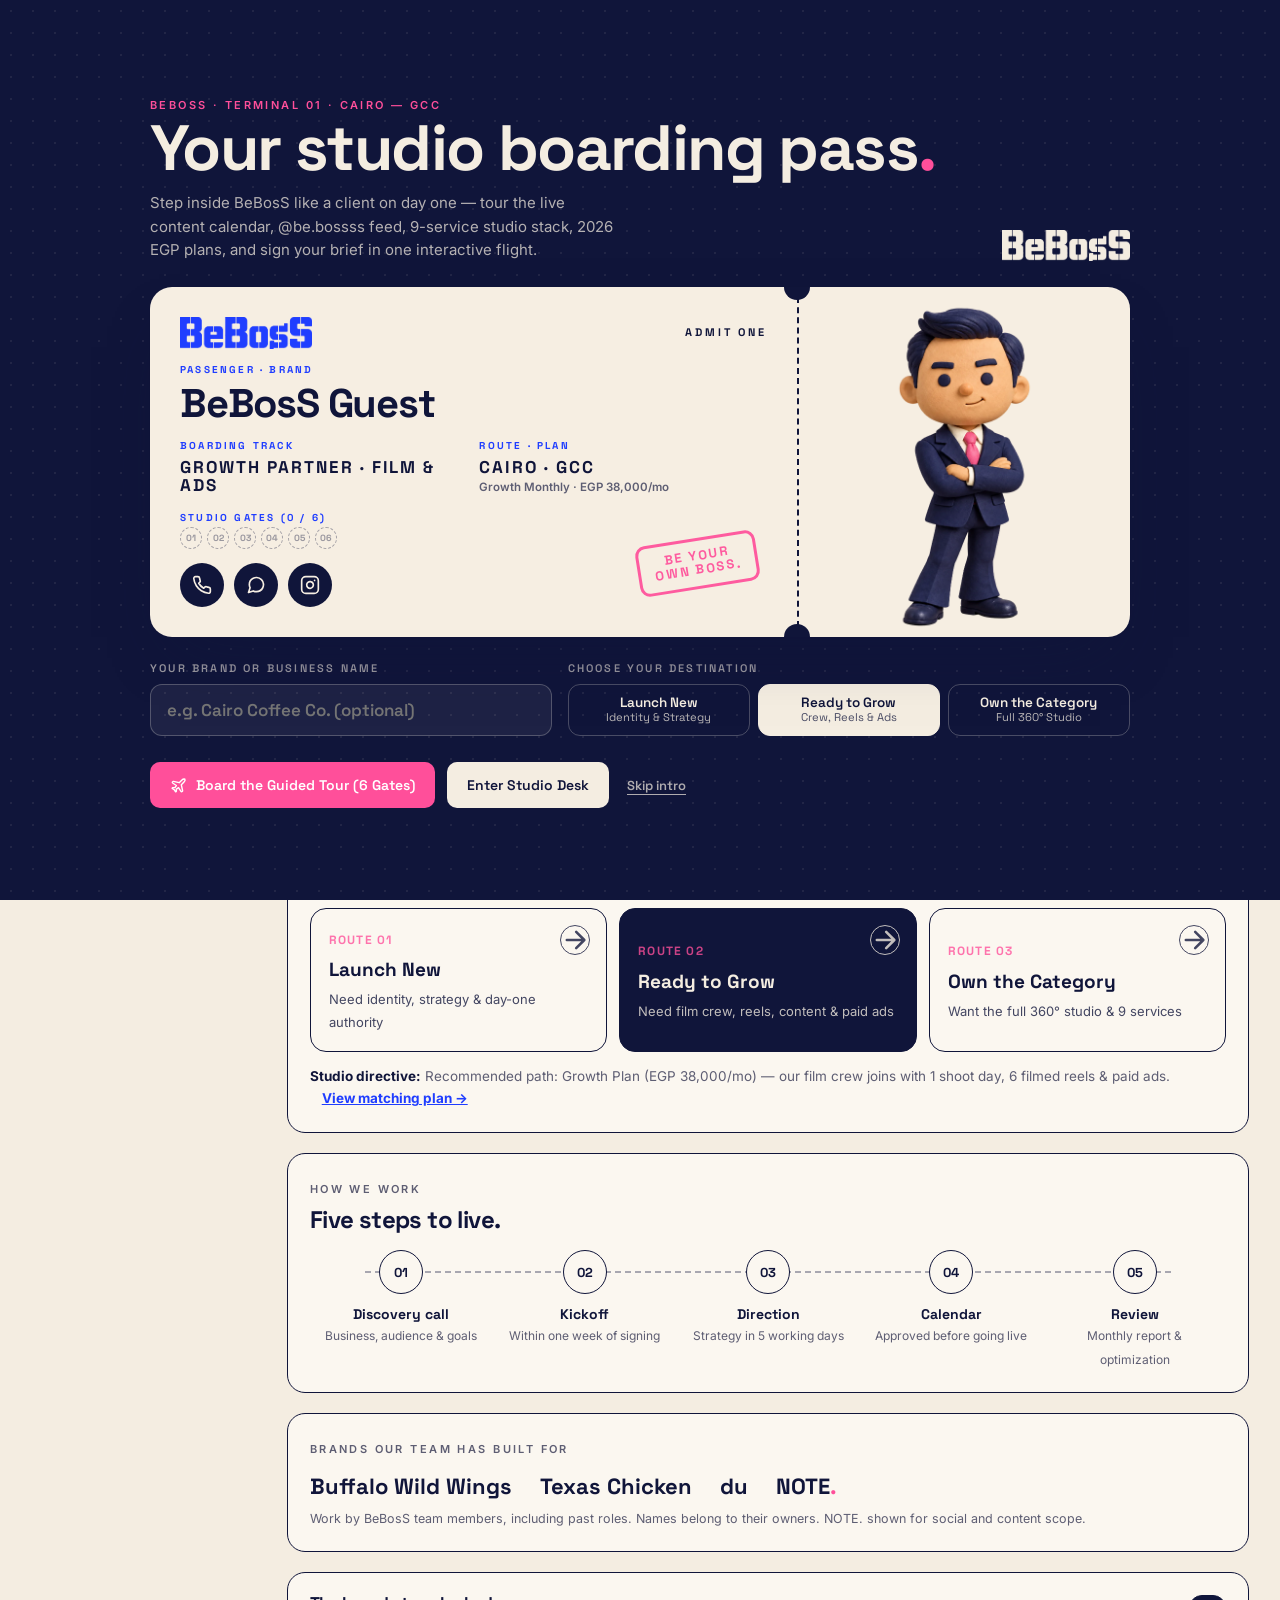
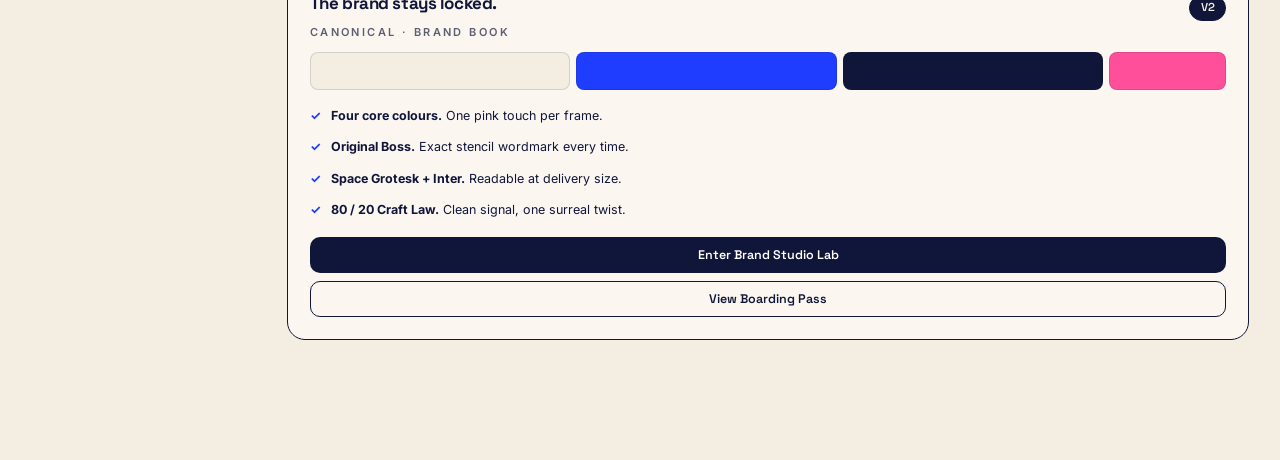
==== index.html @ 232de4fe "Build interactive BeBosS Studio guided tour with boarding pass, live calendar, feed, and signature d" ====
<!doctype html>
<html lang="en">
<head>
  <meta charset="UTF-8" />
  <meta name="viewport" content="width=device-width, initial-scale=1.0" />
  <meta name="theme-color" content="#10153A" />
  <meta name="description" content="BeBosS — Independent 360° branding, creative direction and marketing studio in Cairo serving Egypt and the GCC. Take the interactive studio tour." />
  <meta property="og:title" content="BeBosS · Nine Services. One Roof. BE YOUR OWN BOSS." />
  <meta property="og:description" content="Board the interactive BeBosS Studio tour — explore the live content calendar, @be.bossss feed, 9 services, 2026 EGP plans, and sign your custom brief." />
  <meta property="og:type" content="website" />
  <title>BeBosS · Studio &amp; Interactive Journey</title>
  <link rel="icon" type="image/png" href="assets/brand/wordmark-navy.png" />
  <link rel="stylesheet" href="styles.css" />
</head>
<body class="no-save">
  <a class="skip" href="#main">Skip to studio</a>

  <div class="shell">
    <!-- Navy Studio Sidebar (Reference Layout Base) -->
    <aside class="side" id="sidebar" aria-label="BeBosS Studio Navigation">
      <div class="side-brand">
        <img src="assets/brand/wordmark-cream.png" alt="BeBosS" draggable="false" />
        <span class="eyebrow">PRODUCTION STUDIO · CAIRO &amp; GCC</span>
      </div>

      <button type="button" class="ws-card" id="openPassBtn" aria-label="Open your BeBosS Boarding Pass">
        <span class="ws-ic" aria-hidden="true">
          <svg viewBox="0 0 24 24" width="18" height="18" fill="none" stroke="currentColor" stroke-width="2" stroke-linecap="round" stroke-linejoin="round"><path d="M2 9a3 3 0 0 1 0 6v2a2 2 0 0 0 2 2h16a2 2 0 0 0 2-2v-2a3 3 0 0 1 0-6V7a2 2 0 0 0-2-2H4a2 2 0 0 0-2 2Z"/><path d="M13 5v2M13 17v2M13 11v2"/></svg>
        </span>
        <span>
          <strong id="sidePassBrand">BeBosS Guest Pass</strong>
          <small id="sidePassMeta">0 / 6 gates stamped</small>
        </span>
      </button>

      <div class="side-label">Studio Journey</div>
      <nav class="nav" id="sideNav"></nav>

      <div class="side-label">Studio System</div>
      <nav class="nav" id="sysNav"></nav>

      <div class="side-foot">
        <div class="say">You have the final say.</div>
        <p>One studio. One camera. One art director. Nine services under one roof across Egypt and the GCC.</p>
        <button type="button" class="btn-ghost-c" id="sideTourBtn">
          <svg viewBox="0 0 24 24" width="15" height="15" fill="none" stroke="currentColor" stroke-width="2" stroke-linecap="round" stroke-linejoin="round"><path d="M17.8 19.2 16 11l3.5-3.5C21 6 21.5 4 21 3c-1-.5-3 0-4.5 1.5L13 8 4.8 6.2c-.5-.1-.9.1-1.1.5l-.3.5c-.2.5-.1 1 .3 1.3L9 12l-2 3H4l-1 1 3 2 2 3 1-1v-3l3-2 3.5 5.3c.3.4.8.5 1.3.3l.5-.2c.4-.3.6-.7.5-1.2z"/></svg>
          <span>Launch Guided Tour</span>
        </button>
      </div>
    </aside>

    <!-- Main Cream Workspace Canvas -->
    <div class="main">
      <header class="top">
        <button type="button" class="menu-btn" id="menuBtn" aria-label="Open studio menu">
          <svg viewBox="0 0 24 24" width="20" height="20" fill="none" stroke="currentColor" stroke-width="2" stroke-linecap="round"><path d="M4 7h16M4 12h16M4 17h16"/></svg>
        </button>

        <div class="crumbs" id="crumbs">
          <span class="hide-s">BeBosS Studio</span>
          <svg viewBox="0 0 24 24" fill="none" stroke="currentColor" stroke-width="2"><path d="m9 18 6-6-6-6"/></svg>
          <b id="crumbCur">Studio Desk</b>
        </div>

        <div class="top-sp"></div>

        <div class="search">
          <svg viewBox="0 0 24 24" fill="none" stroke="currentColor" stroke-width="2"><circle cx="11" cy="11" r="8"/><path d="m21 21-4.3-4.3"/></svg>
          <input type="search" id="searchInput" placeholder="Search services, plans, calendar..." autocomplete="off" aria-label="Search BeBosS studio" />
          <div class="search-res" id="searchRes" role="listbox"></div>
        </div>

        <button type="button" class="tour-btn" id="topTourBtn">
          <svg viewBox="0 0 24 24" fill="none" stroke="currentColor" stroke-width="2" stroke-linecap="round" stroke-linejoin="round"><path d="M17.8 19.2 16 11l3.5-3.5C21 6 21.5 4 21 3c-1-.5-3 0-4.5 1.5L13 8 4.8 6.2c-.5-.1-.9.1-1.1.5l-.3.5c-.2.5-.1 1 .3 1.3L9 12l-2 3H4l-1 1 3 2 2 3 1-1v-3l3-2 3.5 5.3c.3.4.8.5 1.3.3l.5-.2c.4-.3.6-.7.5-1.2z"/></svg>
          <span id="topTourLabel">Guided Tour</span>
        </button>

        <button type="button" class="avatar" id="avatarPassBtn" title="View BeBosS Boarding Pass" aria-label="View BeBosS Boarding Pass">BB</button>
      </header>

      <main class="view" id="main" tabindex="-1"></main>
    </div>
  </div>
  <div class="scrim" id="scrim"></div>

  <!-- Mobile Bottom Navigation -->
  <nav class="bnav" id="bnav" aria-label="Quick navigation"></nav>

  <!-- Floating Flight Path Progress (Visible during Guided Tour) -->
  <div class="flight" id="flightBar" role="region" aria-label="BeBosS Tour Flight Path">
    <span class="city">CAIRO</span>
    <div class="flight-line">
      <div class="flight-fill" id="flightFill" style="width:0%"></div>
      <div class="flight-gates" id="flightGates"></div>
      <div class="flight-plane" id="flightPlane" style="left:0%">
        <svg viewBox="0 0 24 24" width="24" height="24" fill="currentColor"><path d="M21 16v-2l-8-5V3.5a1.5 1.5 0 0 0-3 0V9l-8 5v2l8-2.5V19l-2 1.5V22l3.5-1 3.5 1v-1.5L13 19v-5.5l8 2.5z" transform="rotate(90 12 12)"/></svg>
      </div>
    </div>
    <span class="city">GCC</span>
    <button type="button" class="x" id="exitTourBtn" title="Pause guided tour" aria-label="Pause guided tour">
      <svg viewBox="0 0 24 24" width="14" height="14" fill="none" stroke="currentColor" stroke-width="2.2"><path d="M18 6 6 18M6 6l12 12"/></svg>
    </button>
  </div>

  <!-- Tour Spotlight & Coach Card -->
  <div class="spot" id="spotlight" aria-hidden="true"></div>
  <div class="coach" id="coachCard" role="dialog" aria-live="polite">
    <img class="coach-boss" src="assets/brand/boss.webp" alt="The Boss guide" draggable="false" />
    <span class="eyebrow" id="coachEyebrow">GATE 01 · BOARDING</span>
    <h3 id="coachTitle"></h3>
    <p id="coachBody"></p>
    <div class="task" id="coachTask">
      <i id="coachTaskIcon">→</i>
      <span id="coachTaskText"></span>
    </div>
    <div class="coach-foot">
      <span class="count" id="coachCount">1 / 6</span>
      <button type="button" class="btn sm line" id="coachPrev">Back</button>
      <button type="button" class="btn sm" id="coachNext">Next Gate →</button>
    </div>
  </div>

  <!-- Floating Resume Tour Pill -->
  <button type="button" class="resume" id="resumeBtn">
    <svg viewBox="0 0 24 24" fill="none" stroke="currentColor" stroke-width="2.2" stroke-linecap="round" stroke-linejoin="round"><path d="M17.8 19.2 16 11l3.5-3.5C21 6 21.5 4 21 3c-1-.5-3 0-4.5 1.5L13 8 4.8 6.2c-.5-.1-.9.1-1.1.5l-.3.5c-.2.5-.1 1 .3 1.3L9 12l-2 3H4l-1 1 3 2 2 3 1-1v-3l3-2 3.5 5.3c.3.4.8.5 1.3.3l.5-.2c.4-.3.6-.7.5-1.2z"/></svg>
    <span id="resumeText">Resume Tour</span>
  </button>

  <!-- Boarding Gate Welcome Overlay (Personalized BeBosS Signature Pass) -->
  <div class="gate" id="boardingGate" role="dialog" aria-modal="true" aria-labelledby="gateHeading">
    <div class="gate-in">
      <div class="gate-head">
        <div>
          <span class="eyebrow p">BEBOSS · TERMINAL 01 · CAIRO — GCC</span>
          <h1 id="gateHeading">Your studio boarding pass<span class="dot">.</span></h1>
          <p>Step inside BeBosS like a client on day one — tour the live content calendar, @be.bossss feed, 9-service studio stack, 2026 EGP plans, and sign your brief in one interactive flight.</p>
        </div>
        <img src="assets/brand/wordmark-cream.png" alt="BeBosS" style="width:128px" draggable="false" />
      </div>

      <div id="gateTicketSlot"></div>

      <div class="gate-form">
        <div>
          <label for="gateBrandInput">Your Brand or Business Name</label>
          <input id="gateBrandInput" type="text" maxlength="40" placeholder="e.g. Cairo Coffee Co. (optional)" autocomplete="organization" />
        </div>
        <div>
          <label>Choose Your Destination</label>
          <div class="dest" id="gateDestBtns">
            <button type="button" data-dest="launch">Launch New<br /><small style="font-weight:400;opacity:.75">Identity &amp; Strategy</small></button>
            <button type="button" class="on" data-dest="growth">Ready to Grow<br /><small style="font-weight:400;opacity:.75">Crew, Reels &amp; Ads</small></button>
            <button type="button" data-dest="boss">Own the Category<br /><small style="font-weight:400;opacity:.75">Full 360° Studio</small></button>
          </div>
        </div>
      </div>

      <div class="gate-actions">
        <button type="button" class="btn pink" id="boardTourBtn">
          <svg viewBox="0 0 24 24" fill="none" stroke="currentColor" stroke-width="2" stroke-linecap="round" stroke-linejoin="round"><path d="M17.8 19.2 16 11l3.5-3.5C21 6 21.5 4 21 3c-1-.5-3 0-4.5 1.5L13 8 4.8 6.2c-.5-.1-.9.1-1.1.5l-.3.5c-.2.5-.1 1 .3 1.3L9 12l-2 3H4l-1 1 3 2 2 3 1-1v-3l3-2 3.5 5.3c.3.4.8.5 1.3.3l.5-.2c.4-.3.6-.7.5-1.2z"/></svg>
          <span>Board the Guided Tour (6 Gates)</span>
        </button>
        <button type="button" class="btn cream" id="exploreFreeBtn">Enter Studio Desk</button>
        <button type="button" class="skip-link" id="skipGateBtn">Skip intro</button>
      </div>
    </div>
  </div>

  <!-- Modal Root & Toast -->
  <div id="modalRoot"></div>
  <div class="toast" id="toast" role="status" aria-live="polite"></div>

  <script src="data.js"></script>
  <script src="app.js"></script>
</body>
</html>
---- styles.css ----
/* ==========================================================================
   BeBosS · Studio site
   Layout base follows the BeBosS Production Studio workspace:
   navy sidebar · cream canvas · navy-bordered cards · cobalt actions.
   The journey layer (boarding pass, flight path, spotlight) sits on top.
   ========================================================================== */

@font-face { font-family: "Space Grotesk"; src: url("assets/fonts/space-grotesk.woff2") format("woff2"); font-weight: 300 700; font-display: swap; }
@font-face { font-family: "Inter"; src: url("assets/fonts/inter.woff2") format("woff2"); font-weight: 100 900; font-display: swap; }

:root {
  --cream: #F4EDE1;
  --cream-2: #EDE4D4;
  --paper: #FBF7F0;
  --cobalt: #1F3DFF;
  --cobalt-2: #1530E0;
  --navy: #10153A;
  --navy-2: #1A2152;
  --pink: #FF4F9A;
  --ink: #10153A;
  --muted: #5E5E73;
  --line: rgba(16, 21, 58, .14);
  --green: #1E7A4C;
  --radius: 18px;
  --radius-sm: 12px;
  --side: 256px;
  --top: 76px;
  --display: "Space Grotesk", "Helvetica Neue", Arial, sans-serif;
  --body: "Inter", "Helvetica Neue", Arial, sans-serif;
  --ease: cubic-bezier(.22, 1, .36, 1);
  --shadow: 0 24px 60px -24px rgba(16, 21, 58, .35);
}

*, *::before, *::after { box-sizing: border-box; }
html { -webkit-text-size-adjust: 100%; scroll-behavior: smooth; }
body {
  margin: 0; background: var(--cream); color: var(--ink);
  font: 400 15px/1.55 var(--body); -webkit-font-smoothing: antialiased;
  overflow-x: hidden;
}
img { max-width: 100%; display: block; -webkit-user-drag: none; user-select: none; }
button { font: inherit; color: inherit; cursor: pointer; border: 0; background: none; }
input, textarea, select { font: inherit; color: inherit; }
a { color: inherit; }
:focus-visible { outline: 3px solid var(--pink); outline-offset: 2px; border-radius: 6px; }
.skip { position: absolute; left: -999px; top: 8px; z-index: 999; background: var(--pink); color: #fff; padding: 8px 14px; border-radius: 8px; }
.skip:focus { left: 8px; }
.sr { position: absolute; width: 1px; height: 1px; overflow: hidden; clip: rect(0 0 0 0); }

/* ---------- Typography ---------- */
.eyebrow { font: 600 11px/1 var(--body); letter-spacing: .22em; text-transform: uppercase; color: var(--muted); }
.eyebrow.c { color: var(--cobalt); }
.eyebrow.p { color: var(--pink); }
h1, h2, h3, h4 { font-family: var(--display); margin: 0; letter-spacing: -.025em; line-height: 1.04; }
.h-xl { font-size: clamp(34px, 4.4vw, 58px); font-weight: 700; }
.h-lg { font-size: clamp(28px, 3vw, 40px); font-weight: 700; }
.h-md { font-size: clamp(20px, 2vw, 24px); font-weight: 700; }
.lead { color: var(--muted); font-size: 15px; max-width: 62ch; margin: 10px 0 0; }
.dot { color: var(--pink); }

/* ---------- App shell ---------- */
.shell { display: grid; grid-template-columns: var(--side) minmax(0, 1fr); min-height: 100vh; }
.side {
  position: sticky; top: 0; height: 100vh; background: var(--navy); color: var(--cream);
  display: flex; flex-direction: column; padding: 26px 18px 20px; overflow-y: auto; z-index: 40;
}
.side-brand { padding: 0 12px; }
.side-brand img { width: 150px; height: auto; }
.side-brand .eyebrow { color: rgba(244, 237, 225, .6); margin-top: 12px; display: block; font-size: 10px; }
.ws-card {
  margin: 22px 0 6px; display: flex; gap: 12px; align-items: center; padding: 12px;
  border: 1px solid rgba(244, 237, 225, .16); border-radius: 14px; background: rgba(255, 255, 255, .03); text-align: left; width: 100%;
  transition: background .2s;
}
.ws-card:hover { background: rgba(255, 255, 255, .07); }
.ws-ic { width: 34px; height: 34px; border-radius: 9px; background: var(--cobalt); display: grid; place-items: center; flex: none; }
.ws-card strong { display: block; font: 600 13px/1.25 var(--display); }
.ws-card small { color: rgba(244, 237, 225, .65); font-size: 11.5px; }
.side-label { margin: 22px 12px 10px; font-size: 10px; letter-spacing: .24em; text-transform: uppercase; color: rgba(244, 237, 225, .5); }
.nav { display: grid; gap: 4px; }
.nav a {
  display: flex; align-items: center; gap: 13px; padding: 11px 14px; border-radius: 12px; text-decoration: none;
  color: rgba(244, 237, 225, .86); font: 500 14.5px/1 var(--display); transition: background .2s, color .2s; position: relative;
}
.nav a:hover { background: rgba(255, 255, 255, .06); color: #fff; }
.nav a.on { background: var(--cobalt); color: #fff; }
.nav a .n { margin-left: auto; font: 500 11px/1 var(--body); opacity: .6; }
.nav a .stamp-dot { margin-left: auto; width: 9px; height: 9px; border-radius: 50%; border: 1.5px solid rgba(244, 237, 225, .35); transition: .3s; }
.nav a .stamp-dot.ok { background: var(--pink); border-color: var(--pink); box-shadow: 0 0 0 4px rgba(255, 79, 154, .18); }
.nav svg { width: 18px; height: 18px; flex: none; }
.side-foot { margin-top: auto; padding: 18px 12px 0; }
.side-foot .say { display: flex; gap: 8px; align-items: center; font: 600 12.5px/1.3 var(--display); }
.side-foot .say::before { content: ""; width: 7px; height: 7px; border-radius: 50%; background: var(--pink); }
.side-foot p { margin: 6px 0 14px; font-size: 11.5px; color: rgba(244, 237, 225, .6); }
.btn-ghost-c {
  width: 100%; display: flex; align-items: center; justify-content: center; gap: 8px; padding: 11px; border-radius: 10px;
  border: 1px solid rgba(244, 237, 225, .3); font: 600 13px/1 var(--display); color: var(--cream); transition: .2s;
}
.btn-ghost-c:hover { background: var(--cream); color: var(--navy); }

.scrim { display: none; }
.main { min-width: 0; display: flex; flex-direction: column; }
.top {
  position: sticky; top: 0; z-index: 30; height: var(--top); display: flex; align-items: center; gap: 16px; padding: 0 clamp(18px, 2.4vw, 34px);
  background: rgba(244, 237, 225, .9); backdrop-filter: blur(10px); -webkit-backdrop-filter: blur(10px); border-bottom: 1px solid var(--line);
}
.crumbs { display: flex; align-items: center; gap: 10px; font-size: 13px; color: var(--muted); white-space: nowrap; }
.crumbs b { color: var(--ink); font-weight: 600; }
.crumbs svg { width: 14px; height: 14px; opacity: .6; }
.top-sp { flex: 1; }
.search { position: relative; width: min(280px, 30vw); }
.search input {
  width: 100%; height: 40px; border: 1px solid var(--line); background: var(--paper); border-radius: 10px; padding: 0 12px 0 36px; font-size: 13px;
}
.search svg { position: absolute; left: 12px; top: 12px; width: 16px; height: 16px; opacity: .55; }
.search-res {
  position: absolute; top: 46px; right: 0; left: 0; background: var(--paper); border: 1.5px solid var(--navy); border-radius: 14px; box-shadow: var(--shadow);
  max-height: 360px; overflow: auto; padding: 6px; display: none;
}
.search-res.open { display: block; }
.search-res button { display: block; width: 100%; text-align: left; padding: 10px 12px; border-radius: 10px; font-size: 13px; }
.search-res button:hover, .search-res button:focus { background: var(--cream); }
.search-res small { display: block; color: var(--muted); font-size: 11px; }
.tour-btn {
  display: inline-flex; align-items: center; gap: 8px; height: 40px; padding: 0 16px; border-radius: 10px;
  background: var(--navy); color: var(--cream); font: 600 13px/1 var(--display); white-space: nowrap; transition: transform .2s var(--ease), background .2s;
}
.tour-btn:hover { transform: translateY(-1px); background: var(--cobalt); }
.tour-btn svg { width: 16px; height: 16px; }
.avatar { width: 38px; height: 38px; border-radius: 50%; background: var(--cream-2); border: 1px solid var(--line); display: grid; place-items: center; font: 700 12px/1 var(--display); flex: none; }
.menu-btn { display: none; width: 40px; height: 40px; border-radius: 10px; border: 1px solid var(--line); place-items: center; }

.view { padding: clamp(22px, 3vw, 38px) clamp(18px, 2.4vw, 34px) 120px; animation: viewIn .5s var(--ease); }
@keyframes viewIn { from { opacity: 0; transform: translateY(12px); } to { opacity: 1; transform: none; } }
.page-head { display: flex; align-items: flex-end; justify-content: space-between; gap: 20px; flex-wrap: wrap; margin-bottom: 26px; }
.page-head h1 { margin-top: 12px; }

/* ---------- Buttons & chips ---------- */
.btn {
  display: inline-flex; align-items: center; justify-content: center; gap: 9px; height: 46px; padding: 0 20px; border-radius: 10px;
  background: var(--cobalt); color: #fff; font: 600 14px/1 var(--display); text-decoration: none; transition: transform .2s var(--ease), background .2s, box-shadow .2s;
}
.btn:hover { background: var(--cobalt-2); transform: translateY(-2px); box-shadow: 0 12px 24px -12px rgba(31, 61, 255, .6); }
.btn svg { width: 17px; height: 17px; }
.btn.navy { background: var(--navy); }
.btn.navy:hover { background: var(--navy-2); }
.btn.pink { background: var(--pink); }
.btn.line { background: transparent; color: var(--ink); border: 1.5px solid var(--navy); }
.btn.line:hover { background: var(--navy); color: var(--cream); }
.btn.cream { background: var(--cream); color: var(--navy); }
.btn.sm { height: 36px; padding: 0 14px; font-size: 12.5px; }
.pill { display: inline-flex; align-items: center; gap: 6px; height: 26px; padding: 0 11px; border-radius: 99px; font: 600 11.5px/1 var(--display); border: 1.5px solid; white-space: nowrap; }
.pill.live { color: var(--green); background: #E3F3EA; border-color: #9ED3B5; }
.pill.next { color: #B0185C; background: #FFE3EF; border-color: #FFA6CB; }
.pill.cob { color: var(--cobalt); background: #E5E9FF; border-color: #AEB9FF; }
.pill.navy { color: var(--cream); background: var(--navy); border-color: var(--navy); }
.chips { display: flex; gap: 8px; flex-wrap: wrap; }
.chip {
  height: 36px; padding: 0 15px; border-radius: 9px; font: 500 13px/1 var(--display); color: var(--muted); transition: .2s;
}
.chip:hover { color: var(--ink); background: var(--paper); }
.chip.on { background: var(--navy); color: var(--cream); }

/* ---------- Cards ---------- */
.card { background: var(--paper); border: 1.5px solid var(--navy); border-radius: var(--radius); padding: 22px; }
.card.soft { border-color: var(--line); }
.grid { display: grid; gap: 16px; }
.g2 { grid-template-columns: repeat(2, minmax(0, 1fr)); }
.g3 { grid-template-columns: repeat(3, minmax(0, 1fr)); }
.g4 { grid-template-columns: repeat(4, minmax(0, 1fr)); }

.stats { display: grid; grid-template-columns: repeat(4, minmax(0, 1fr)); gap: 14px; margin: 18px 0 28px; }
.stat { background: var(--paper); border: 1.5px solid var(--navy); border-radius: 16px; padding: 18px 20px; transition: transform .25s var(--ease); }
.stat:hover { transform: translateY(-3px); }
.stat b { display: block; font: 700 34px/1 var(--display); letter-spacing: -.03em; }
.stat span { display: block; margin-top: 10px; font: 600 13px/1.3 var(--display); }
.stat.dark { background: var(--navy); color: var(--cream); }

/* ---------- Hero ---------- */
.hero {
  position: relative; overflow: hidden; border-radius: 22px; background: var(--cobalt); color: #fff; min-height: 300px;
  display: grid; grid-template-columns: minmax(0, 1.25fr) minmax(0, .85fr); gap: 20px; padding: clamp(26px, 3.4vw, 44px);
}
.hero::after { content: ""; position: absolute; inset: 0; background: radial-gradient(rgba(255,255,255,.14) 1.2px, transparent 1.3px) 0 0/18px 18px; mask: linear-gradient(90deg, transparent 40%, #000); -webkit-mask: linear-gradient(90deg, transparent 40%, #000); pointer-events: none; }
.hero .eyebrow { color: rgba(255,255,255,.75); }
.hero h1 { margin: 16px 0 14px; font-size: clamp(34px, 4.6vw, 64px); }
.hero p { color: rgba(255,255,255,.86); max-width: 48ch; margin: 0 0 22px; }
.hero-actions { display: flex; gap: 10px; flex-wrap: wrap; }
.hero-boss { position: absolute; right: clamp(-10px, 2vw, 30px); bottom: -40px; height: 118%; max-height: 430px; width: auto; z-index: 1; filter: drop-shadow(0 30px 30px rgba(0,0,0,.25)); animation: bob 6s ease-in-out infinite; }
@keyframes bob { 50% { transform: translateY(-10px) rotate(-1deg); } }
.hero-checks { position: relative; z-index: 2; align-self: center; border-left: 1px solid rgba(255,255,255,.3); padding-left: 24px; margin-right: 34%; display: grid; gap: 12px; font-size: 13.5px; }
.hero-checks div { display: flex; gap: 10px; align-items: center; }
.hero-checks svg { width: 15px; height: 15px; flex: none; }

/* Journey picker */
.picker { display: grid; grid-template-columns: repeat(3, minmax(0, 1fr)); gap: 12px; margin-top: 14px; }
.pick {
  text-align: left; padding: 18px; border-radius: 16px; background: var(--paper); border: 1.5px solid var(--navy); position: relative; overflow: hidden;
  transition: transform .25s var(--ease), background .25s, color .25s;
}
.pick:hover { transform: translateY(-4px); }
.pick.on { background: var(--navy); color: var(--cream); }
.pick .num { font: 700 12px/1 var(--display); color: var(--pink); letter-spacing: .1em; }
.pick strong { display: block; margin: 10px 0 6px; font: 700 19px/1.1 var(--display); }
.pick span { font-size: 13px; opacity: .78; }
.pick .arrow { position: absolute; right: 16px; top: 16px; width: 30px; height: 30px; border-radius: 50%; display: grid; place-items: center; border: 1.5px solid currentColor; transition: transform .25s var(--ease); }
.pick:hover .arrow { transform: rotate(-45deg); }

.desk { display: grid; grid-template-columns: minmax(0, 1fr) 300px; gap: 20px; align-items: start; }
.locked h3 { font-size: 17px; display: flex; justify-content: space-between; }
.swatches { display: grid; grid-template-columns: 1fr 1fr 1fr .45fr; gap: 6px; margin: 14px 0 16px; }
.swatches i { height: 38px; border-radius: 8px; border: 1px solid var(--line); }
.checks { list-style: none; padding: 0; margin: 0; display: grid; gap: 12px; font-size: 12.5px; }
.checks li { display: flex; gap: 10px; }
.checks li::before { content: "✓"; color: var(--cobalt); font-weight: 700; }

/* Route strip (how we work) */
.route { display: grid; grid-template-columns: repeat(5, minmax(0, 1fr)); gap: 0; margin-top: 18px; position: relative; }
.route::before { content: ""; position: absolute; left: 6%; right: 6%; top: 21px; border-top: 2px dashed var(--navy); opacity: .35; }
.route div { position: relative; text-align: center; padding: 0 8px; }
.route b { width: 44px; height: 44px; margin: 0 auto 12px; border-radius: 50%; display: grid; place-items: center; background: var(--paper); border: 1.5px solid var(--navy); font: 700 13px/1 var(--display); position: relative; z-index: 1; transition: .3s; }
.route div:hover b { background: var(--pink); color: #fff; border-color: var(--pink); transform: scale(1.08); }
.route strong { display: block; font: 700 14px/1.2 var(--display); }
.route span { font-size: 12px; color: var(--muted); }

/* ---------- Services ---------- */
.svc {
  text-align: left; display: flex; flex-direction: column; gap: 10px; min-height: 210px; background: var(--paper); border: 1.5px solid var(--navy); border-radius: var(--radius); padding: 22px;
  transition: transform .3s var(--ease), background .3s, color .3s; position: relative; overflow: hidden;
}
.svc:hover { transform: translateY(-5px); background: var(--navy); color: var(--cream); }
.svc:hover .svc-n { color: var(--pink); }
.svc-n { font: 700 40px/1 var(--display); color: var(--cobalt); letter-spacing: -.04em; transition: color .3s; }
.svc h3 { font-size: 19px; }
.svc p { margin: 0; font-size: 13px; opacity: .78; }
.svc .more { margin-top: auto; display: inline-flex; gap: 6px; align-items: center; font: 600 12.5px/1 var(--display); }
.svc .more svg { width: 14px; height: 14px; transition: transform .25s; }
.svc:hover .more svg { transform: translateX(4px); }

/* ---------- Plans ---------- */
.plan { display: flex; flex-direction: column; gap: 14px; position: relative; transition: transform .3s var(--ease); }
.plan:hover { transform: translateY(-4px); }
.plan.dark { background: var(--navy); color: var(--cream); }
.plan.pick-on { box-shadow: 0 0 0 4px var(--pink); }
.plan .price { font: 700 40px/1 var(--display); letter-spacing: -.04em; }
.plan .price small { font: 500 13px/1 var(--body); opacity: .7; letter-spacing: 0; }
.plan ul { list-style: none; padding: 0; margin: 0; display: grid; gap: 9px; font-size: 13px; }
.plan li { display: flex; gap: 10px; }
.plan li::before { content: "✓"; font-weight: 700; color: var(--cobalt); }
.plan.dark li::before { color: var(--pink); }
.plan li.no { opacity: .45; }
.plan li.no::before { content: "–"; }
.plan .btn { margin-top: auto; }
.tbl-wrap { overflow-x: auto; border: 1.5px solid var(--navy); border-radius: var(--radius); background: var(--paper); }
table { border-collapse: collapse; width: 100%; min-width: 640px; font-size: 13px; }
th, td { padding: 13px 16px; text-align: left; border-bottom: 1px solid var(--line); }
th { font: 700 13px/1.2 var(--display); background: var(--cream-2); }
tr:last-child td { border-bottom: 0; }
.faq { border-bottom: 1px solid var(--line); }
.faq button { width: 100%; display: flex; justify-content: space-between; gap: 14px; text-align: left; padding: 17px 0; font: 600 15px/1.3 var(--display); }
.faq button i { width: 26px; height: 26px; border-radius: 50%; border: 1.5px solid var(--navy); display: grid; place-items: center; flex: none; font-style: normal; transition: transform .3s; }
.faq.open button i { transform: rotate(45deg); background: var(--navy); color: var(--cream); }
.faq div { display: grid; grid-template-rows: 0fr; transition: grid-template-rows .35s var(--ease); }
.faq.open div { grid-template-rows: 1fr; }
.faq p { overflow: hidden; margin: 0; color: var(--muted); font-size: 14px; }
.faq.open p { padding-bottom: 16px; }

/* ---------- Calendar (reference: vertical plan by week) ---------- */
.cal-tools { display: flex; justify-content: space-between; gap: 12px; flex-wrap: wrap; align-items: center; margin-bottom: 18px; }
.week-h { display: flex; justify-content: space-between; margin: 24px 2px 10px; font: 700 11px/1 var(--body); letter-spacing: .16em; text-transform: uppercase; color: var(--muted); }
.week-h span:last-child { letter-spacing: 0; text-transform: none; }
.row {
  width: 100%; text-align: left; display: grid; grid-template-columns: 110px minmax(0, 1fr) minmax(0, 1fr) auto; gap: 20px; align-items: center;
  background: var(--paper); border: 1.5px solid var(--navy); border-radius: 16px; padding: 14px 18px; margin-bottom: 10px; transition: transform .25s var(--ease), box-shadow .25s;
}
.row:hover { transform: translateX(4px); box-shadow: -6px 0 0 var(--pink); }
.row .d { border-right: 1px solid var(--line); padding-right: 14px; }
.row .d small { display: block; font: 700 11px/1 var(--body); letter-spacing: .14em; color: var(--muted); }
.row .d b { display: block; margin: 6px 0; font: 700 18px/1 var(--display); }
.row .d em { font: 600 12.5px/1 var(--display); color: var(--cobalt); font-style: normal; }
.thumbs { display: flex; gap: 6px; overflow: hidden; }
.thumbs img { width: 54px; aspect-ratio: 4/5; object-fit: cover; border-radius: 7px; border: 1px solid var(--line); flex: none; background: var(--cream-2); }
.row h3 { font-size: 17px; }
.row p { margin: 4px 0 0; color: var(--muted); font-size: 13px; }
.month { display: grid; grid-template-columns: repeat(7, minmax(0, 1fr)); gap: 8px; }
.month .dow { font: 700 11px/1 var(--body); letter-spacing: .14em; color: var(--muted); text-align: center; padding: 6px 0; }
.day {
  min-height: 112px; border-radius: 14px; background: var(--cream-2); padding: 10px; position: relative; overflow: hidden; text-align: left;
  display: flex; flex-direction: column; justify-content: space-between; color: rgba(16, 21, 58, .35); font: 700 22px/1 var(--display);
}
.day small { font: 500 11px/1.2 var(--body); }
.day.has { background: var(--cobalt); color: #fff; cursor: pointer; transition: transform .25s var(--ease); }
.day.has.live { background: var(--navy); }
.day.has:hover { transform: scale(1.04); z-index: 2; }
.day.has img { position: absolute; right: -8px; top: 8px; width: 46%; aspect-ratio: 4/5; object-fit: cover; border-radius: 6px; transform: rotate(6deg); box-shadow: 0 6px 14px rgba(0,0,0,.3); }
.day.has small { position: relative; z-index: 1; font-weight: 600; max-width: 70%; }
.day.has i { position: absolute; right: 9px; bottom: 9px; width: 11px; height: 11px; border-radius: 50%; background: var(--pink); }
.day.has.live i { background: #fff; border: 2px solid var(--navy); outline: 1.5px solid #fff; }
.day.today { outline: 3px solid var(--pink); outline-offset: 2px; }
.legend { display: flex; gap: 18px; flex-wrap: wrap; font: 600 12.5px/1 var(--display); color: var(--muted); margin-top: 14px; }
.legend span { display: inline-flex; align-items: center; gap: 7px; }
.legend i { width: 10px; height: 10px; border-radius: 50%; }

/* ---------- Feed ---------- */
.feed { max-width: 820px; margin: 0 auto; }
.feed-head { display: flex; gap: 22px; align-items: center; padding-bottom: 22px; border-bottom: 1px solid var(--line); margin-bottom: 18px; }
.feed-av { width: 84px; height: 84px; border-radius: 50%; background: var(--navy); display: grid; place-items: center; flex: none; padding: 14px; }
.feed-grid { display: grid; grid-template-columns: repeat(3, minmax(0, 1fr)); gap: 6px; }
.tile { position: relative; aspect-ratio: 4/5; overflow: hidden; border-radius: 6px; background: var(--cream-2); }
.tile img { width: 100%; height: 100%; object-fit: cover; transition: transform .5s var(--ease), filter .3s; }
.tile.next img { filter: saturate(.55) brightness(.94); }
.tile:hover img { transform: scale(1.06); filter: none; }
.tile .badge { position: absolute; left: 8px; top: 8px; min-width: 22px; height: 22px; padding: 0 6px; border-radius: 99px; background: rgba(16, 21, 58, .78); color: #fff; font: 700 11px/22px var(--display); text-align: center; }
.tile .st { position: absolute; right: 9px; top: 9px; width: 12px; height: 12px; border-radius: 50%; border: 2px solid #fff; }
.tile .cap { position: absolute; inset: auto 0 0; padding: 30px 10px 10px; color: #fff; font: 600 12.5px/1.25 var(--display); background: linear-gradient(transparent, rgba(16, 21, 58, .85)); opacity: 0; transform: translateY(8px); transition: .3s var(--ease); }
.tile:hover .cap, .tile:focus .cap { opacity: 1; transform: none; }

/* ---------- Studio ---------- */
.concept { overflow: hidden; padding: 0; display: flex; flex-direction: column; }
.concept .art { height: 190px; position: relative; overflow: hidden; display: flex; align-items: flex-end; padding: 20px; }
.concept .art.navy { background: var(--navy); color: var(--cream); }
.concept .art.cob { background: var(--cobalt); color: #fff; }
.concept .art.cream { background: var(--cream-2); }
.concept .art.pink { background: var(--pink); color: #fff; }
.concept .art h3 { font-size: 26px; position: relative; z-index: 1; max-width: 70%; }
.concept .art img { position: absolute; right: 10px; bottom: -20px; height: 115%; width: auto; transition: transform .5s var(--ease); }
.concept:hover .art img { transform: translateY(-8px) rotate(-3deg); }
.concept .tag { position: absolute; top: 14px; left: 14px; z-index: 2; background: var(--paper); color: var(--navy); font: 700 9.5px/1 var(--body); letter-spacing: .12em; padding: 6px 8px; border-radius: 5px; }
.concept .body { padding: 18px 20px 20px; }
.concept .body p { margin: 8px 0 0; font-size: 13px; color: var(--muted); }
.pillars { display: grid; grid-template-columns: repeat(4, minmax(0, 1fr)); gap: 12px; }
.pillar { padding: 18px; border-radius: 16px; background: var(--paper); border: 1.5px solid var(--navy); transition: transform .3s var(--ease); }
.pillar:hover { transform: rotate(-1.5deg) translateY(-4px); }
.pillar b { font: 700 18px/1 var(--display); }
.pillar p { margin: 8px 0 0; font-size: 12.5px; color: var(--muted); }
.lab { display: grid; grid-template-columns: minmax(0, 1fr) minmax(0, 1fr); gap: 20px; align-items: center; }
.lab-stage { position: relative; aspect-ratio: 4/5; border-radius: 18px; overflow: hidden; background: var(--navy); }
.lab-stage img { width: 100%; height: 100%; object-fit: cover; transition: opacity .4s; }
.lab-steps { display: grid; gap: 8px; }
.lab-step { text-align: left; display: flex; gap: 14px; align-items: center; padding: 14px 16px; border-radius: 14px; border: 1.5px solid var(--line); background: var(--paper); transition: .25s; }
.lab-step b { font: 700 13px/1 var(--display); color: var(--cobalt); width: 26px; }
.lab-step.on { border-color: var(--navy); background: var(--navy); color: var(--cream); }
.lab-step.on b { color: var(--pink); }

/* ---------- Boarding pass (BeBosS signature ticket) ---------- */
.ticket {
  --t-cream: #F6EEE2; position: relative; display: grid; grid-template-columns: minmax(0, 1fr) 34%; background: var(--t-cream); color: var(--navy);
  border-radius: 22px; box-shadow: 0 30px 60px -30px rgba(16, 21, 58, .5), 0 0 0 1px rgba(16, 21, 58, .06); overflow: hidden; isolation: isolate;
}
.ticket::before, .ticket::after { content: ""; position: absolute; left: calc(66% - 13px); width: 26px; height: 26px; border-radius: 50%; background: var(--cream); z-index: 2; }
.ticket::before { top: -13px; } .ticket::after { bottom: -13px; }
.ticket.on-dark::before, .ticket.on-dark::after { background: var(--navy); }
.t-main { padding: clamp(18px, 3vw, 30px); position: relative; }
.t-stub { border-left: 2.5px dashed var(--navy); position: relative; overflow: hidden; }
.t-stub img { position: absolute; inset: 10px 8px 0; width: calc(100% - 16px); height: calc(100% - 10px); object-fit: contain; object-position: bottom center; }
.t-top { display: flex; justify-content: space-between; align-items: center; gap: 10px; }
.t-top img { width: clamp(90px, 12vw, 132px); }
.t-top span { font: 700 11px/1 var(--display); letter-spacing: .26em; }
.t-lbl { font: 700 10px/1 var(--display); letter-spacing: .22em; color: var(--cobalt); text-transform: uppercase; }
.t-name { font: 700 clamp(24px, 3.4vw, 40px)/1.05 var(--display); letter-spacing: -.03em; margin: 8px 0 16px; word-break: break-word; }
.t-row { display: grid; grid-template-columns: 1fr 1fr; gap: 12px; margin-bottom: 16px; }
.t-row strong { display: block; margin-top: 7px; font: 700 clamp(13px, 1.5vw, 17px)/1.1 var(--display); letter-spacing: .12em; text-transform: uppercase; }
.t-icons { display: flex; gap: 10px; }
.t-icons a { width: 44px; height: 44px; border-radius: 50%; background: var(--navy); color: var(--t-cream); display: grid; place-items: center; transition: transform .25s var(--ease), background .25s; }
.t-icons a:hover { transform: translateY(-3px); background: var(--cobalt); }
.t-icons svg { width: 20px; height: 20px; }
.t-stamp {
  position: absolute; right: 6%; bottom: 14%; border: 3px solid var(--pink); color: var(--pink); border-radius: 10px; padding: 8px 14px; text-align: center;
  font: 700 13px/1.1 var(--display); letter-spacing: .14em; transform: rotate(-9deg); opacity: .92;
}
.t-gates { display: flex; gap: 5px; flex-wrap: wrap; margin-top: 4px; }
.t-gates i { width: 22px; height: 22px; border-radius: 50%; border: 1.5px dashed rgba(16, 21, 58, .35); display: grid; place-items: center; font: 700 9px/1 var(--display); font-style: normal; color: rgba(16, 21, 58, .4); }
.t-gates i.ok { border: 0; background: var(--pink); color: #fff; animation: stampIn .5s var(--ease); }
@keyframes stampIn { 0% { transform: scale(2.2) rotate(-20deg); opacity: 0; } 100% { transform: none; opacity: 1; } }

/* Contract / boarding form */
.board { display: grid; grid-template-columns: minmax(0, 1fr) minmax(0, 1fr); gap: 22px; align-items: start; }
.steps-bar { display: flex; gap: 6px; margin-bottom: 18px; }
.steps-bar i { flex: 1; height: 5px; border-radius: 9px; background: var(--cream-2); transition: background .4s; }
.steps-bar i.on { background: var(--cobalt); }
.field { display: grid; gap: 7px; margin-bottom: 14px; }
.field label { font: 600 12px/1 var(--display); letter-spacing: .04em; }
.field input, .field textarea {
  width: 100%; border: 1.5px solid var(--line); border-radius: 10px; background: #fff; padding: 12px 13px; font-size: 14px; transition: border-color .2s;
}
.field input:focus, .field textarea:focus { border-color: var(--cobalt); outline: none; }
.opt-grid { display: grid; grid-template-columns: repeat(3, minmax(0, 1fr)); gap: 8px; }
.opt { text-align: left; padding: 12px; border-radius: 12px; border: 1.5px solid var(--line); background: #fff; transition: .2s; }
.opt b { display: block; font: 700 14px/1.2 var(--display); }
.opt small { color: var(--muted); font-size: 11.5px; }
.opt.on { border-color: var(--navy); background: var(--navy); color: var(--cream); }
.opt.on small { color: rgba(244, 237, 225, .7); }
.addons { display: flex; flex-wrap: wrap; gap: 7px; }
.addons button { padding: 8px 12px; border-radius: 99px; border: 1.5px solid var(--line); background: #fff; font: 500 12.5px/1 var(--display); transition: .2s; }
.addons button.on { background: var(--cobalt); border-color: var(--cobalt); color: #fff; }
.sig-wrap { position: relative; border: 1.5px dashed var(--navy); border-radius: 12px; background: #fff; touch-action: none; }
.sig-wrap canvas { width: 100%; height: 150px; display: block; cursor: crosshair; }
.sig-wrap span { position: absolute; left: 14px; bottom: 12px; font-size: 12px; color: var(--muted); pointer-events: none; }
.total { display: flex; justify-content: space-between; align-items: baseline; padding: 14px 0; border-top: 1px solid var(--line); margin-top: 6px; }
.total b { font: 700 26px/1 var(--display); }
.sticky { position: sticky; top: calc(var(--top) + 20px); }

/* ---------- Modal ---------- */
.modal { position: fixed; inset: 0; z-index: 110; display: grid; place-items: center; padding: 20px; background: rgba(16, 21, 58, .65); backdrop-filter: blur(6px); -webkit-backdrop-filter: blur(6px); animation: fade .25s; }
@keyframes fade { from { opacity: 0; } }
.modal-box { width: min(980px, 100%); max-height: calc(100vh - 40px); overflow: auto; background: var(--paper); border-radius: 22px; border: 1.5px solid var(--navy); animation: pop .4s var(--ease); position: relative; }
@keyframes pop { from { transform: translateY(24px) scale(.97); opacity: 0; } }
.modal-x { position: absolute; right: 14px; top: 14px; width: 38px; height: 38px; border-radius: 50%; background: var(--navy); color: var(--cream); display: grid; place-items: center; z-index: 3; }
.post-m { display: grid; grid-template-columns: minmax(0, 1.05fr) minmax(0, 1fr); }
.slider { position: relative; background: var(--navy); aspect-ratio: 4/5; overflow: hidden; border-radius: 20px 0 0 20px; }
.slider-track { display: flex; height: 100%; transition: transform .5s var(--ease); touch-action: pan-y; }
.slider-track img { width: 100%; height: 100%; object-fit: cover; flex: none; pointer-events: none; }
.slider-nav { position: absolute; inset: auto 0 14px; display: flex; justify-content: center; gap: 6px; }
.slider-nav i { width: 8px; height: 8px; border-radius: 9px; background: rgba(255,255,255,.45); transition: .3s; }
.slider-nav i.on { width: 24px; background: var(--pink); }
.slider-arrow { position: absolute; top: 50%; transform: translateY(-50%); width: 40px; height: 40px; border-radius: 50%; background: rgba(244, 237, 225, .92); color: var(--navy); display: grid; place-items: center; }
.slider-arrow.l { left: 12px; } .slider-arrow.r { right: 12px; }
.post-info { padding: 30px 28px; display: flex; flex-direction: column; gap: 14px; }
.post-info .cap { background: var(--cream); border-radius: 12px; padding: 14px 16px; font-size: 14px; white-space: pre-line; }
.post-info .tags { color: var(--cobalt); font-size: 13px; }
.no-save img { -webkit-touch-callout: none; }

/* ---------- Toast ---------- */
.toast { position: fixed; left: 50%; bottom: 26px; transform: translate(-50%, 30px); opacity: 0; z-index: 125; background: var(--navy); color: var(--cream); padding: 12px 18px; border-radius: 12px; font: 600 13px/1.2 var(--display); transition: .35s var(--ease); pointer-events: none; }
.toast.on { opacity: 1; transform: translate(-50%, 0); }

/* ==========================================================================
   JOURNEY LAYER
   ========================================================================== */
.gate { position: fixed; inset: 0; z-index: 100; background: var(--navy); color: var(--cream); display: grid; place-items: center; padding: 20px; overflow: auto; }
.gate::before { content: ""; position: absolute; inset: 0; background: radial-gradient(rgba(244,237,225,.08) 1.2px, transparent 1.3px) 0 0/22px 22px; pointer-events: none; }
.gate-in { position: relative; width: min(980px, 100%); display: grid; gap: 26px; }
.gate-head { display: flex; justify-content: space-between; align-items: flex-end; gap: 20px; flex-wrap: wrap; }
.gate-head h1 { font-size: clamp(34px, 5vw, 64px); }
.gate-head p { color: rgba(244, 237, 225, .72); margin: 10px 0 0; max-width: 52ch; }
#gateTicketSlot { animation: ticketIn .9s var(--ease) both .1s; }
@keyframes ticketIn { from { transform: translateY(48px) rotate(-2.5deg); opacity: 0; } }
.gate-form { display: grid; grid-template-columns: minmax(0, 1fr) minmax(0, 1.4fr); gap: 16px; align-items: end; }
.gate-form label { display: block; font: 600 11px/1 var(--display); letter-spacing: .2em; text-transform: uppercase; color: rgba(244, 237, 225, .6); margin-bottom: 10px; }
.gate-form input { width: 100%; height: 52px; border-radius: 12px; border: 1.5px solid rgba(244, 237, 225, .25); background: rgba(255,255,255,.06); color: #fff; padding: 0 16px; font: 600 17px/1 var(--display); }
.gate-form input:focus { outline: none; border-color: var(--pink); }
.dest { display: grid; grid-template-columns: repeat(3, minmax(0, 1fr)); gap: 8px; }
.dest button { height: 52px; border-radius: 12px; border: 1.5px solid rgba(244, 237, 225, .25); font: 600 13.5px/1.1 var(--display); color: var(--cream); padding: 0 10px; transition: .2s; }
.dest button.on { background: var(--cream); color: var(--navy); border-color: var(--cream); }
.gate-actions { display: flex; gap: 12px; flex-wrap: wrap; align-items: center; }
.gate-actions .skip-link { color: rgba(244, 237, 225, .7); font: 600 13px/1 var(--display); text-decoration: underline; text-underline-offset: 4px; }
.gate.leave { animation: gateOut .8s var(--ease) forwards; }
@keyframes gateOut { to { transform: translateY(-100%); } }

/* Flight path progress */
.flight {
  position: fixed; left: calc(var(--side) + 24px); right: 24px; top: calc(var(--top) + 12px); z-index: 95; background: var(--navy); color: var(--cream);
  border-radius: 14px; padding: 14px 18px 12px; display: none; align-items: center; gap: 16px; box-shadow: var(--shadow); animation: pop .45s var(--ease);
}
.flight.on { display: flex; }
.flight .city { font: 700 11px/1 var(--display); letter-spacing: .2em; white-space: nowrap; }
.flight-line { position: relative; flex: 1; height: 26px; }
.flight-line::before { content: ""; position: absolute; left: 0; right: 0; top: 12px; border-top: 2px dashed rgba(244, 237, 225, .3); }
.flight-fill { position: absolute; left: 0; top: 12px; height: 2px; background: var(--pink); transition: width .8s var(--ease); }
.flight-gates { position: absolute; inset: 0; display: flex; justify-content: space-between; }
.flight-gates button { width: 24px; height: 24px; border-radius: 50%; background: var(--navy); border: 2px solid rgba(244, 237, 225, .35); font: 700 9px/1 var(--display); color: rgba(244, 237, 225, .7); position: relative; transition: .3s; }
.flight-gates button.ok { background: var(--pink); border-color: var(--pink); color: #fff; }
.flight-gates button.cur { background: var(--cream); color: var(--navy); border-color: var(--cream); transform: scale(1.18); }
.flight-plane { position: absolute; top: -14px; width: 18px; height: 18px; margin-left: -9px; transition: left .8s var(--ease); color: var(--pink); filter: drop-shadow(0 2px 4px rgba(0,0,0,.4)); pointer-events: none; }
.flight-plane svg { width: 18px; height: 18px; }
.flight .x { width: 30px; height: 30px; border-radius: 50%; display: grid; place-items: center; border: 1px solid rgba(244, 237, 225, .3); flex: none; }

/* Spotlight */
.spot { position: fixed; z-index: 90; border-radius: 18px; pointer-events: none; box-shadow: 0 0 0 4px var(--pink), 0 0 0 9999px rgba(16, 21, 58, .62); transition: all .6s var(--ease); opacity: 0; }
.spot.on { opacity: 1; }
.spot.on::after { content: ""; position: absolute; inset: -4px; border-radius: inherit; border: 2px solid var(--pink); animation: ping 1.8s ease-out infinite; }
@keyframes ping { to { inset: -18px; opacity: 0; } }

/* Coach card (The Boss guides) */
.coach {
  position: fixed; z-index: 96; width: min(390px, calc(100vw - 32px)); background: var(--paper); color: var(--navy); border-radius: 20px; border: 1.5px solid var(--navy);
  box-shadow: var(--shadow); padding: 20px 20px 18px 20px; display: none; transition: left .6s var(--ease), top .6s var(--ease);
}
.coach.on { display: block; animation: pop .45s var(--ease); }
.coach-boss { position: absolute; right: 10px; top: -82px; width: 76px; height: auto; pointer-events: none; animation: bob 4s ease-in-out infinite; }
.coach .eyebrow { color: var(--pink); }
.coach h3 { font-size: 21px; margin: 8px 0 8px; padding-right: 68px; }
.coach p { margin: 0 0 12px; font-size: 14px; color: var(--muted); }
.coach .task { display: flex; gap: 10px; align-items: center; background: var(--cream); border-radius: 12px; padding: 10px 12px; font: 600 13px/1.3 var(--display); margin-bottom: 14px; }
.coach .task i { width: 22px; height: 22px; border-radius: 50%; border: 2px solid var(--cobalt); flex: none; display: grid; place-items: center; font-style: normal; font-size: 11px; transition: .3s; }
.coach .task.done i { background: var(--green); border-color: var(--green); color: #fff; }
.coach .task.done { color: var(--green); }
.coach-foot { display: flex; align-items: center; gap: 8px; }
.coach-foot .count { font: 600 12px/1 var(--display); color: var(--muted); margin-right: auto; }
.coach-foot .btn { height: 40px; }

.stamp-pop { position: fixed; z-index: 130; left: 50%; top: 42%; transform: translate(-50%, -50%) rotate(-12deg); border: 5px solid var(--pink); color: var(--pink); background: rgba(251, 247, 240, .96); padding: 14px 24px; border-radius: 16px; text-align: center; font: 700 22px/1.05 var(--display); letter-spacing: .12em; pointer-events: none; animation: stampPop 1.1s var(--ease) forwards; }
.stamp-pop small { display: block; font-size: 11px; letter-spacing: .26em; margin-bottom: 4px; }
@keyframes stampPop { 0% { transform: translate(-50%, -50%) scale(2.6) rotate(-24deg); opacity: 0; } 25% { transform: translate(-50%, -50%) scale(1) rotate(-12deg); opacity: 1; } 75% { opacity: 1; } 100% { opacity: 0; transform: translate(-50%, -60%) scale(.9) rotate(-12deg); } }

.arrival { text-align: center; }
.arrival .ticket { text-align: left; max-width: 760px; margin: 22px auto; }

.resume { position: fixed; right: 22px; bottom: 22px; z-index: 60; display: none; align-items: center; gap: 10px; background: var(--pink); color: #fff; height: 50px; padding: 0 20px; border-radius: 99px; font: 700 14px/1 var(--display); box-shadow: 0 16px 30px -12px rgba(255, 79, 154, .7); animation: pop .5s var(--ease); }
.resume.on { display: inline-flex; }
.resume svg { width: 18px; height: 18px; }

/* Mobile bottom nav */
.bnav { display: none; }

/* ---------- Responsive ---------- */
@media (max-width: 1280px) {
  .desk { grid-template-columns: 1fr; }
  .g4, .pillars { grid-template-columns: repeat(2, minmax(0, 1fr)); }
}
@media (max-width: 1100px) {
  :root { --top: 64px; }
  .shell { grid-template-columns: 1fr; }
  .side { position: fixed; left: 0; top: 0; width: 290px; transform: translateX(-100%); transition: transform .4s var(--ease); box-shadow: var(--shadow); }
  .side.open { transform: none; }
  .scrim { position: fixed; inset: 0; background: rgba(16, 21, 58, .5); z-index: 35; display: none; }
  .scrim.on { display: block; }
  .menu-btn { display: grid; }
  .search { display: none; }
  .flight { left: 12px; right: 12px; }
  .bnav {
    display: grid; grid-template-columns: repeat(5, 1fr); position: fixed; left: 10px; right: 10px; bottom: 10px; z-index: 50; background: var(--navy); border-radius: 18px; padding: 6px;
    box-shadow: var(--shadow); padding-bottom: calc(6px + env(safe-area-inset-bottom) / 2);
  }
  .bnav a { display: grid; justify-items: center; gap: 4px; padding: 8px 2px; border-radius: 12px; color: rgba(244, 237, 225, .7); text-decoration: none; font: 600 10.5px/1 var(--display); }
  .bnav a.on { background: var(--cobalt); color: #fff; }
  .bnav svg { width: 19px; height: 19px; }
  .resume { bottom: 88px; right: 14px; }
  .g3 { grid-template-columns: repeat(2, minmax(0, 1fr)); }
  .board, .lab { grid-template-columns: 1fr; }
  .sticky { position: static; }
}
@media (max-width: 760px) {
  body { font-size: 14.5px; }
  .top { gap: 10px; }
  .crumbs span.hide-s, .crumbs svg { display: none; }
  .tour-btn span { display: none; }
  .tour-btn { padding: 0 12px; }
  .stats { grid-template-columns: repeat(2, minmax(0, 1fr)); }
  .stat b { font-size: 28px; }
  .hero { grid-template-columns: 1fr; padding-bottom: 230px; }
  .hero-checks { display: none; }
  .hero-boss { height: 250px; right: 50%; transform: translateX(50%); bottom: -20px; animation: none; }
  .picker, .g2, .g3, .g4, .pillars, .opt-grid { grid-template-columns: 1fr; }
  .route { grid-template-columns: 1fr; gap: 14px; }
  .route::before { left: 21px; right: auto; top: 10px; bottom: 10px; border-top: 0; border-left: 2px dashed var(--navy); }
  .route div { display: grid; grid-template-columns: 44px 1fr; text-align: left; gap: 0 14px; padding: 0; }
  .route b { grid-row: span 2; margin: 0; }
  .row { grid-template-columns: 80px minmax(0, 1fr); gap: 12px; padding: 12px; }
  .row .thumbs { grid-column: 1 / -1; order: 3; }
  .row .pill { position: absolute; }
  .row { position: relative; }
  .row > .pill { top: 12px; right: 12px; }
  .row .d { border: 0; padding: 0; }
  .month { gap: 4px; }
  .month .dow { font-size: 9px; letter-spacing: .05em; }
  .day { min-height: 64px; padding: 6px; font-size: 14px; border-radius: 9px; }
  .day small { display: none; }
  .day.has img { width: 60%; right: -10px; }
  .feed-head { flex-direction: column; align-items: flex-start; gap: 12px; }
  .feed-grid { gap: 3px; }
  .post-m { grid-template-columns: 1fr; }
  .slider { border-radius: 20px 20px 0 0; }
  .post-info { padding: 20px; }
  .ticket { grid-template-columns: minmax(0, 1fr) 30%; }
  .ticket::before, .ticket::after { left: calc(70% - 13px); }
  .t-icons a { width: 36px; height: 36px; }
  .t-icons svg { width: 17px; height: 17px; }
  .t-stamp { font-size: 10px; padding: 6px 9px; right: 4%; bottom: 8%; }
  .t-row { grid-template-columns: 1fr; gap: 10px; }
  .gate-form { grid-template-columns: 1fr; }
  .dest { grid-template-columns: 1fr; }
  .flight .city { display: none; }
  .coach { left: 12px !important; right: 12px; width: auto; top: auto !important; bottom: 86px; }
  .coach-boss { width: 74px; top: -62px; }
  .modal { padding: 0; align-items: end; }
  .modal-box { border-radius: 22px 22px 0 0; max-height: 92vh; }
}
@media (prefers-reduced-motion: reduce) {
  *, *::before, *::after { animation-duration: .01ms !important; animation-iteration-count: 1 !important; transition-duration: .01ms !important; scroll-behavior: auto !important; }
}
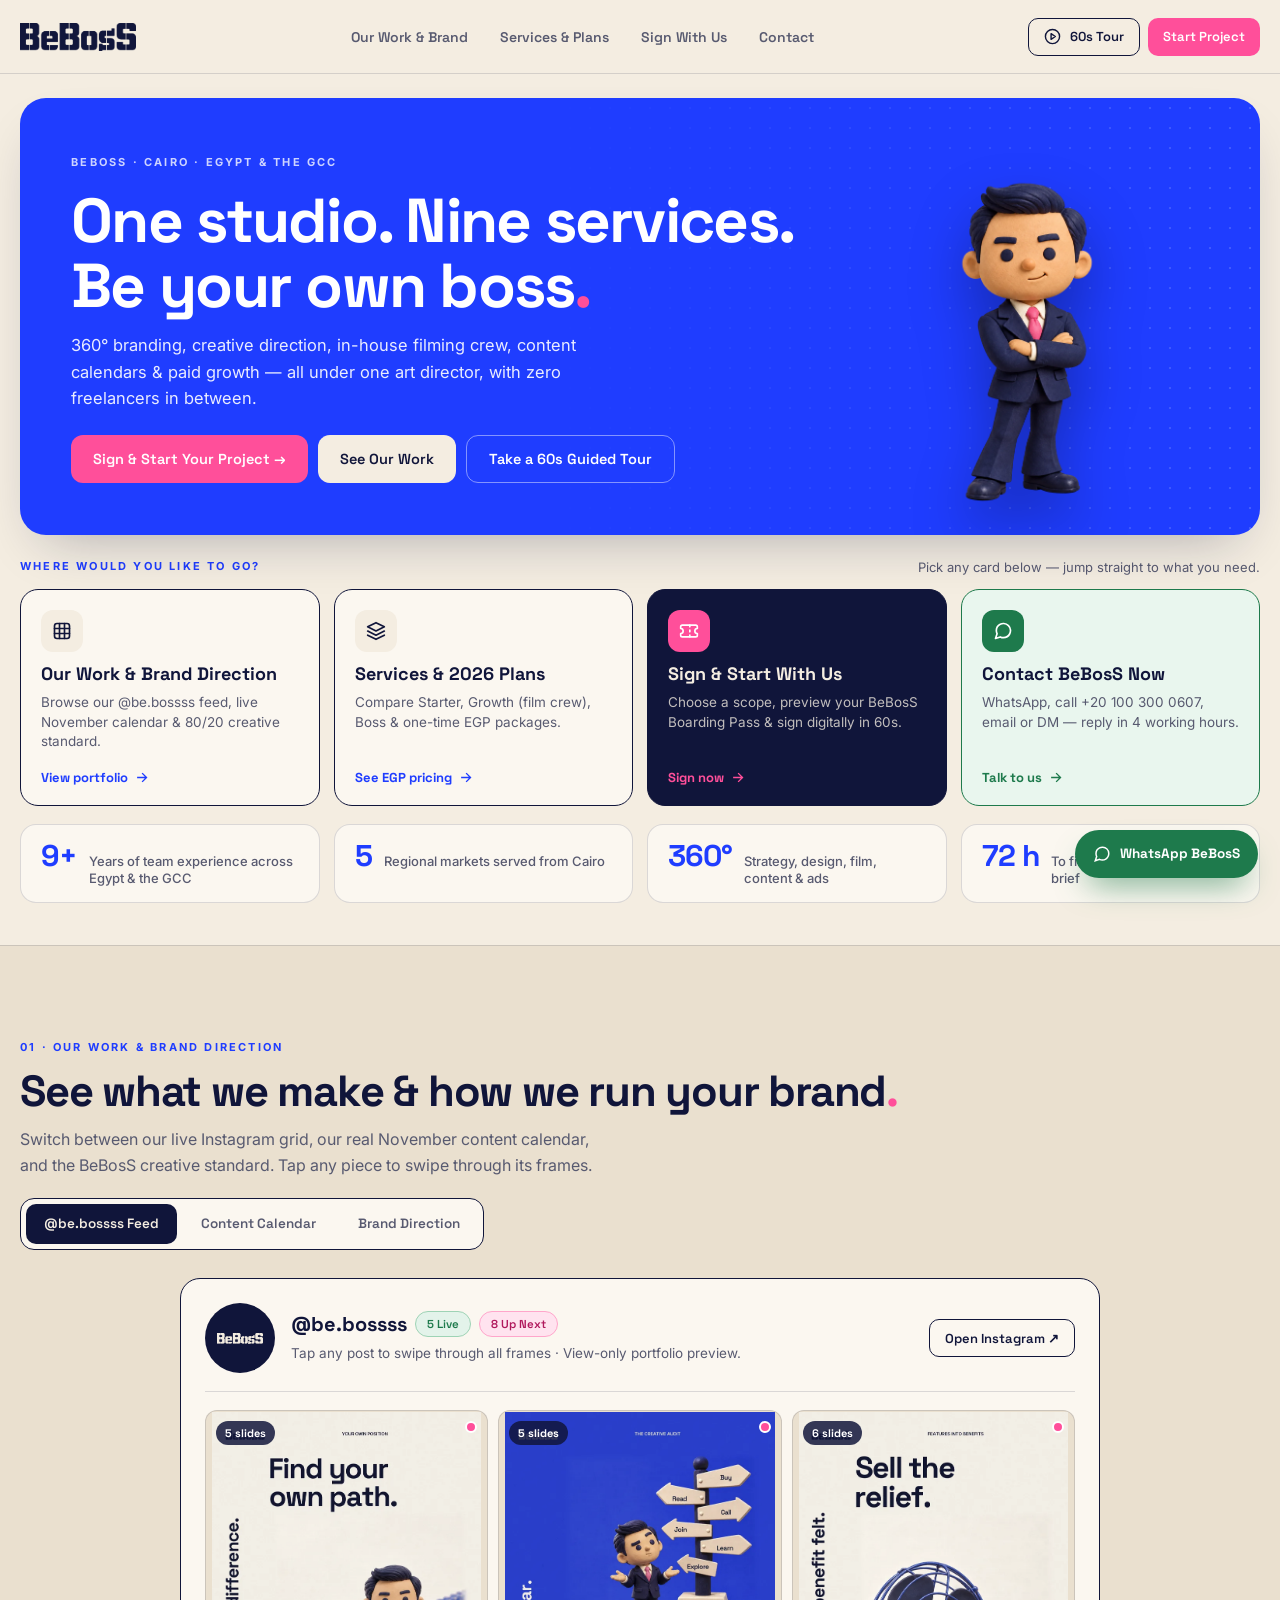
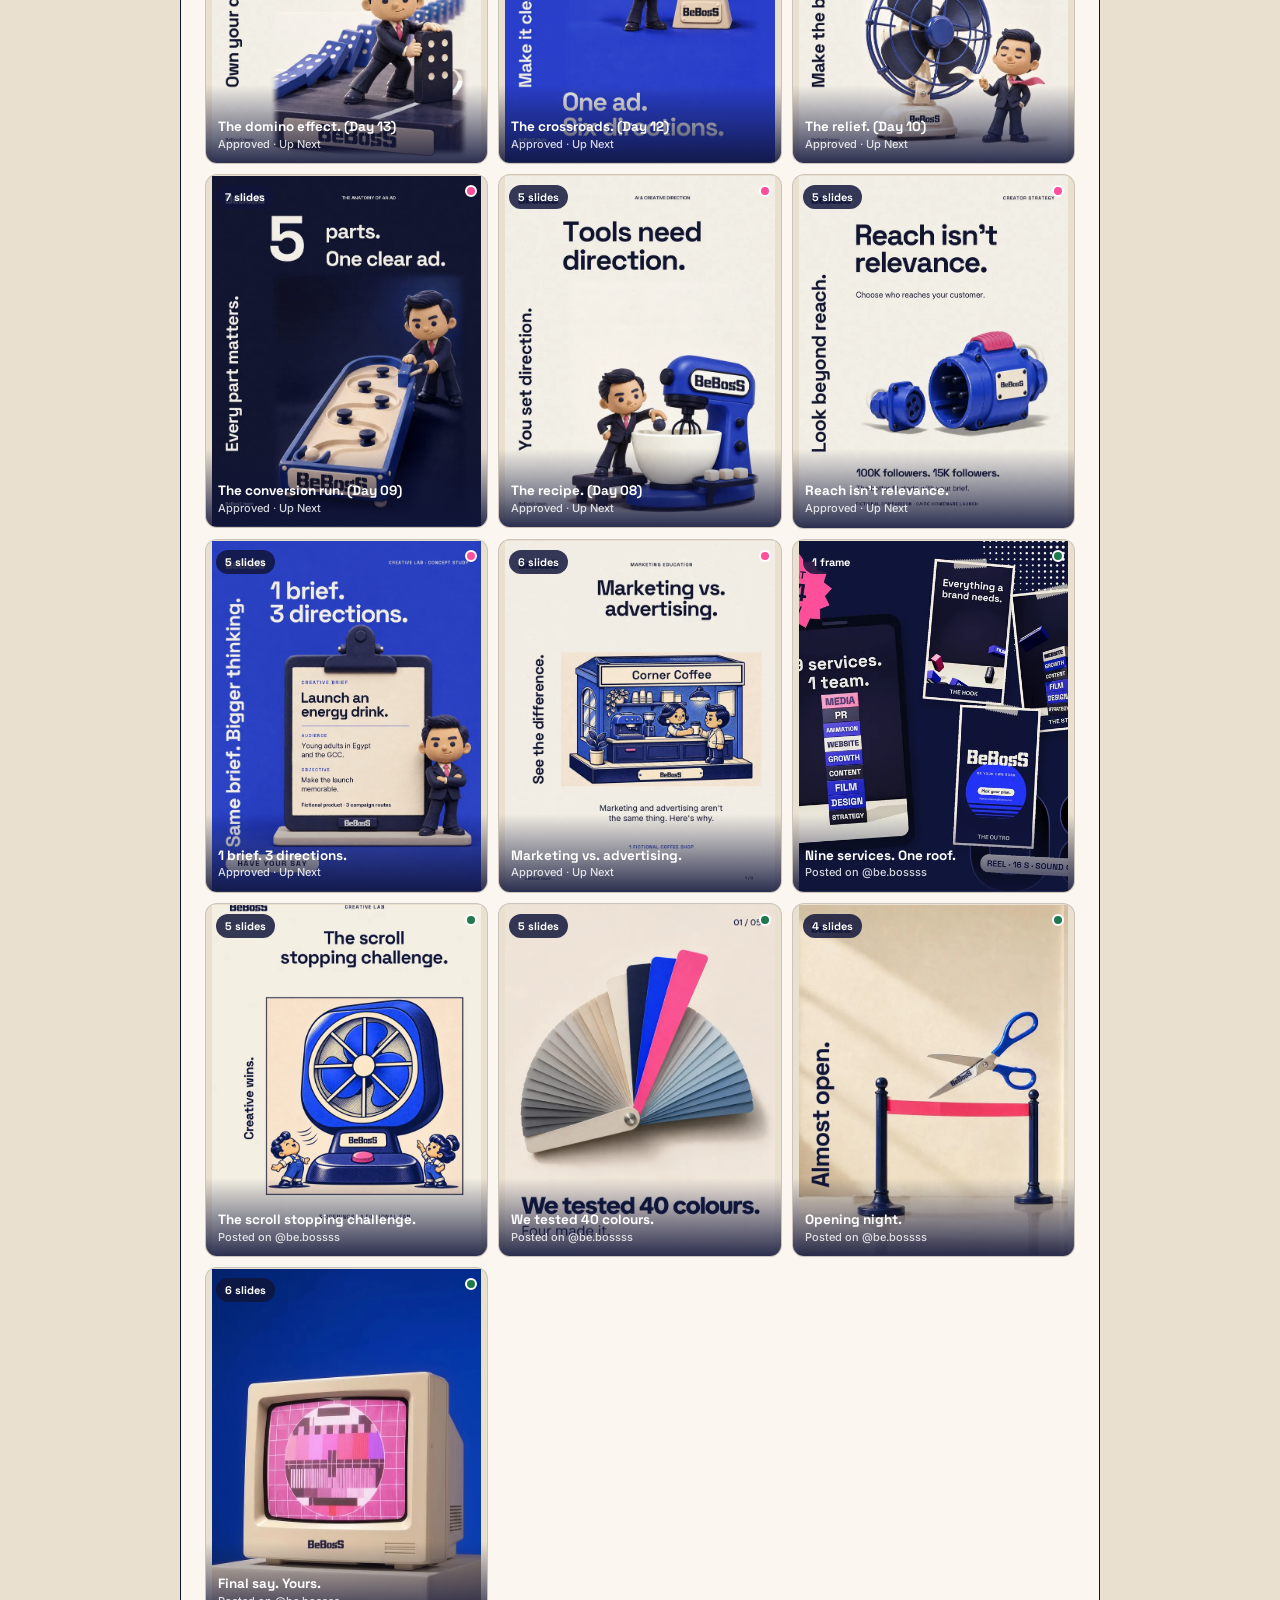
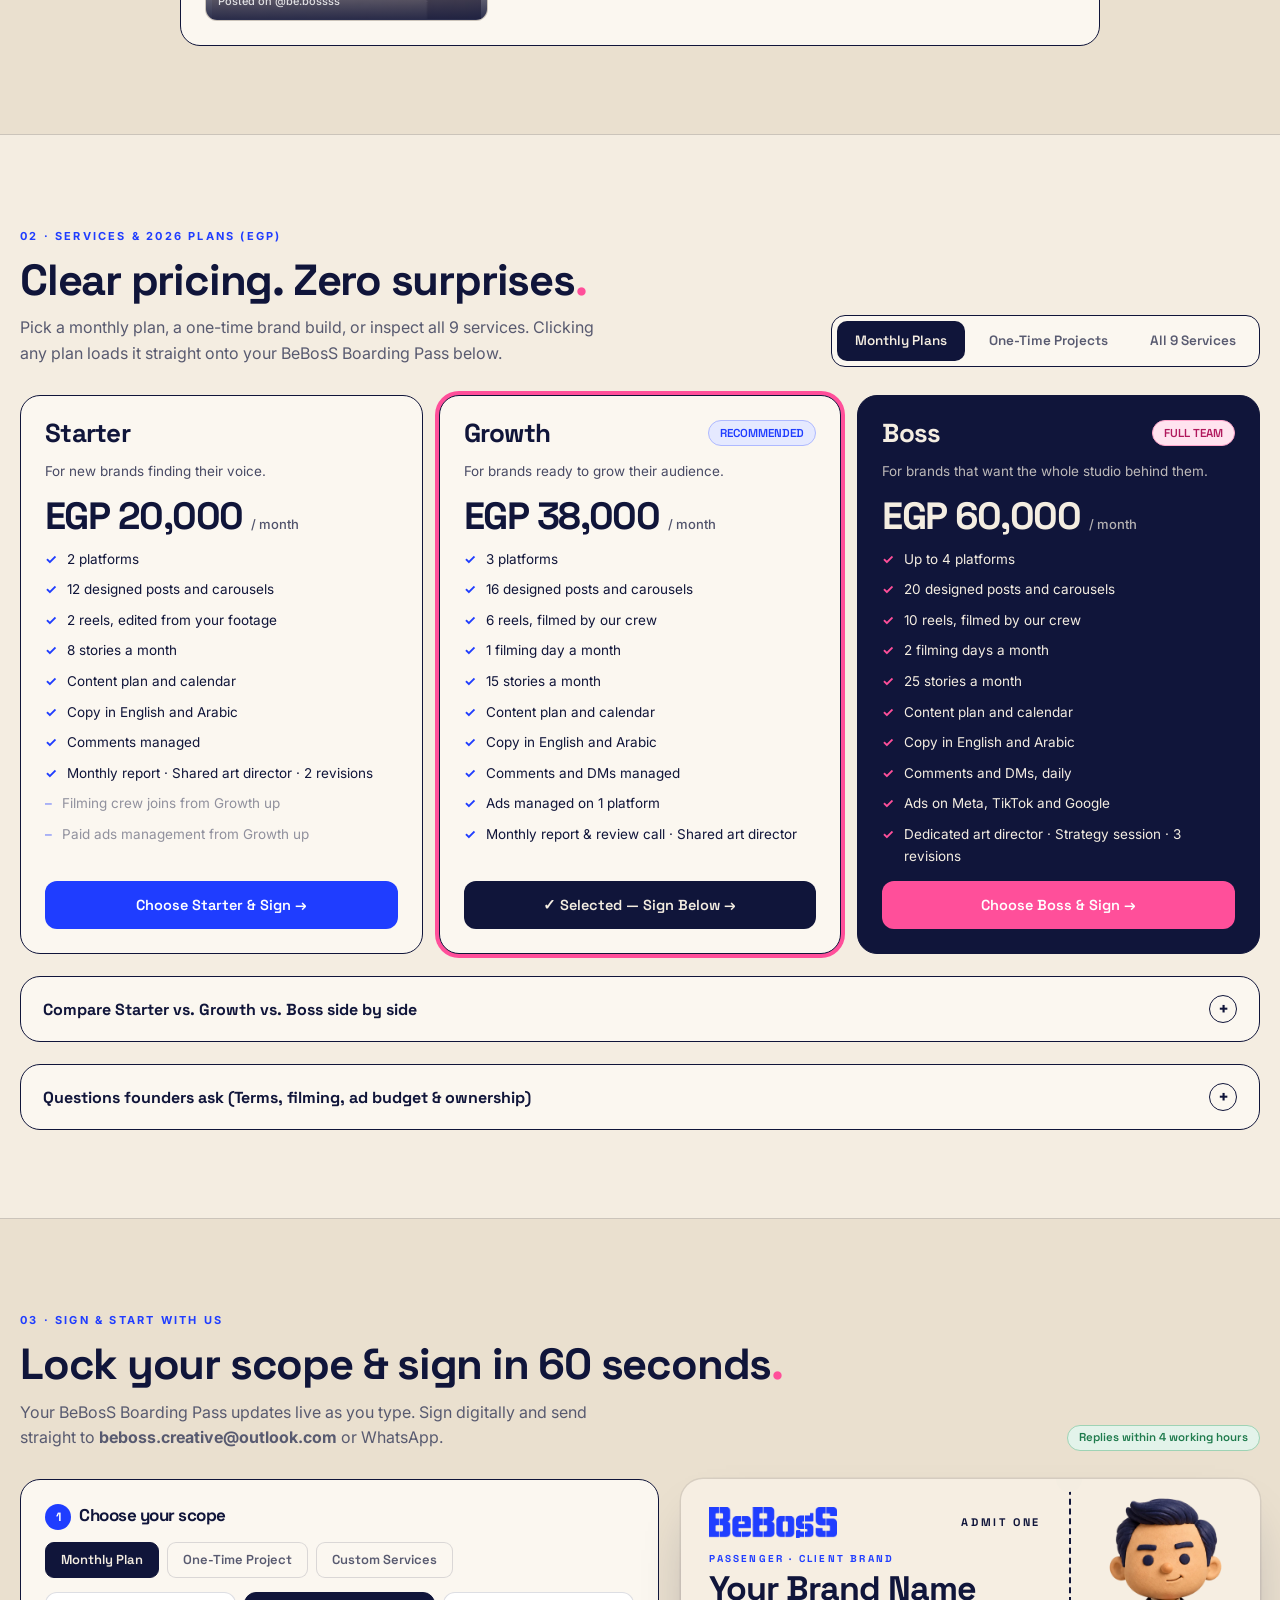
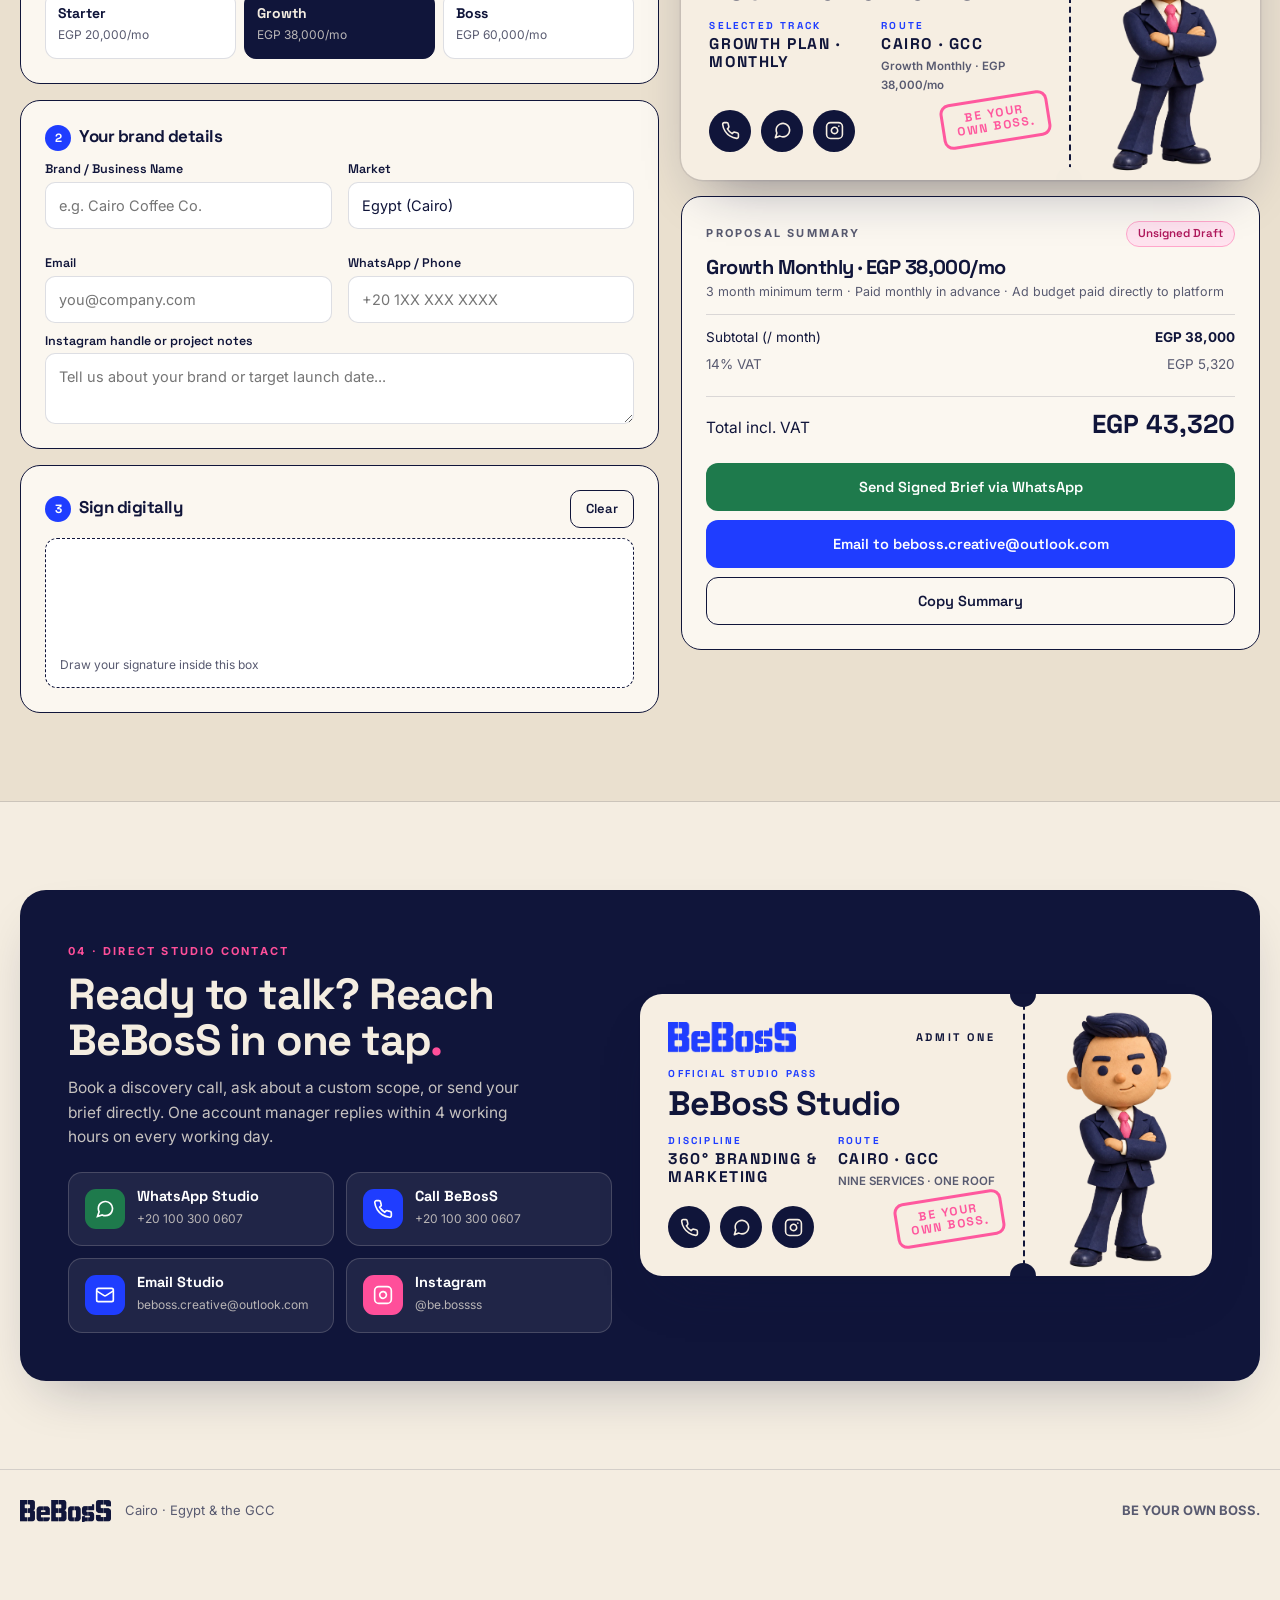
==== commit 9e00d6b6: "Redesign BeBosS website for crystal-clear client navigation: 4-path hub, Work/Plans/Sign/Contact flo" ====
--- a/index.html
+++ b/index.html
@@ -4,169 +4,239 @@
   <meta charset="UTF-8" />
   <meta name="viewport" content="width=device-width, initial-scale=1.0" />
   <meta name="theme-color" content="#10153A" />
-  <meta name="description" content="BeBosS — Independent 360° branding, creative direction and marketing studio in Cairo serving Egypt and the GCC. Take the interactive studio tour." />
+  <meta name="description" content="BeBosS — Independent 360° branding, creative direction and marketing studio in Cairo serving Egypt and the GCC. See our work, explore 2026 EGP plans, sign your brief, or contact us directly." />
   <meta property="og:title" content="BeBosS · Nine Services. One Roof. BE YOUR OWN BOSS." />
-  <meta property="og:description" content="Board the interactive BeBosS Studio tour — explore the live content calendar, @be.bossss feed, 9 services, 2026 EGP plans, and sign your custom brief." />
+  <meta property="og:description" content="Explore BeBosS's live work, brand direction, November content calendar, 2026 EGP plans, and sign your project brief in 60 seconds." />
   <meta property="og:type" content="website" />
-  <title>BeBosS · Studio &amp; Interactive Journey</title>
+  <title>BeBosS · 360° Branding &amp; Marketing Studio</title>
   <link rel="icon" type="image/png" href="assets/brand/wordmark-navy.png" />
   <link rel="stylesheet" href="styles.css" />
 </head>
-<body class="no-save">
-  <a class="skip" href="#main">Skip to studio</a>
-
-  <div class="shell">
-    <!-- Navy Studio Sidebar (Reference Layout Base) -->
-    <aside class="side" id="sidebar" aria-label="BeBosS Studio Navigation">
-      <div class="side-brand">
-        <img src="assets/brand/wordmark-cream.png" alt="BeBosS" draggable="false" />
-        <span class="eyebrow">PRODUCTION STUDIO · CAIRO &amp; GCC</span>
-      </div>
-
-      <button type="button" class="ws-card" id="openPassBtn" aria-label="Open your BeBosS Boarding Pass">
-        <span class="ws-ic" aria-hidden="true">
-          <svg viewBox="0 0 24 24" width="18" height="18" fill="none" stroke="currentColor" stroke-width="2" stroke-linecap="round" stroke-linejoin="round"><path d="M2 9a3 3 0 0 1 0 6v2a2 2 0 0 0 2 2h16a2 2 0 0 0 2-2v-2a3 3 0 0 1 0-6V7a2 2 0 0 0-2-2H4a2 2 0 0 0-2 2Z"/><path d="M13 5v2M13 17v2M13 11v2"/></svg>
-        </span>
-        <span>
-          <strong id="sidePassBrand">BeBosS Guest Pass</strong>
-          <small id="sidePassMeta">0 / 6 gates stamped</small>
-        </span>
-      </button>
-
-      <div class="side-label">Studio Journey</div>
-      <nav class="nav" id="sideNav"></nav>
-
-      <div class="side-label">Studio System</div>
-      <nav class="nav" id="sysNav"></nav>
-
-      <div class="side-foot">
-        <div class="say">You have the final say.</div>
-        <p>One studio. One camera. One art director. Nine services under one roof across Egypt and the GCC.</p>
-        <button type="button" class="btn-ghost-c" id="sideTourBtn">
-          <svg viewBox="0 0 24 24" width="15" height="15" fill="none" stroke="currentColor" stroke-width="2" stroke-linecap="round" stroke-linejoin="round"><path d="M17.8 19.2 16 11l3.5-3.5C21 6 21.5 4 21 3c-1-.5-3 0-4.5 1.5L13 8 4.8 6.2c-.5-.1-.9.1-1.1.5l-.3.5c-.2.5-.1 1 .3 1.3L9 12l-2 3H4l-1 1 3 2 2 3 1-1v-3l3-2 3.5 5.3c.3.4.8.5 1.3.3l.5-.2c.4-.3.6-.7.5-1.2z"/></svg>
-          <span>Launch Guided Tour</span>
+<body>
+  <a class="skip" href="#hub">Skip to navigation</a>
+
+  <!-- Crystal-Clear Sticky Top Bar (4 Links + Contact) -->
+  <header class="hdr">
+    <div class="wrap hdr-in">
+      <a href="#top" class="brand-link" aria-label="BeBosS Home">
+        <img src="assets/brand/wordmark-navy.png" alt="BeBosS" draggable="false" />
+      </a>
+
+      <nav class="nav-links" id="topNav" aria-label="Primary Navigation">
+        <a href="#work">Our Work &amp; Brand</a>
+        <a href="#plans">Services &amp; Plans</a>
+        <a href="#sign">Sign With Us</a>
+        <a href="#contact">Contact</a>
+      </nav>
+
+      <div class="hdr-actions">
+        <button type="button" class="btn sm line" id="startTourBtn">
+          <svg viewBox="0 0 24 24" fill="none" stroke="currentColor" stroke-width="2" stroke-linecap="round" stroke-linejoin="round"><circle cx="12" cy="12" r="10"/><polygon points="10 8 16 12 10 16 10 8"/></svg>
+          <span>60s Tour</span>
         </button>
-      </div>
-    </aside>
-
-    <!-- Main Cream Workspace Canvas -->
-    <div class="main">
-      <header class="top">
-        <button type="button" class="menu-btn" id="menuBtn" aria-label="Open studio menu">
-          <svg viewBox="0 0 24 24" width="20" height="20" fill="none" stroke="currentColor" stroke-width="2" stroke-linecap="round"><path d="M4 7h16M4 12h16M4 17h16"/></svg>
-        </button>
-
-        <div class="crumbs" id="crumbs">
-          <span class="hide-s">BeBosS Studio</span>
-          <svg viewBox="0 0 24 24" fill="none" stroke="currentColor" stroke-width="2"><path d="m9 18 6-6-6-6"/></svg>
-          <b id="crumbCur">Studio Desk</b>
-        </div>
-
-        <div class="top-sp"></div>
-
-        <div class="search">
-          <svg viewBox="0 0 24 24" fill="none" stroke="currentColor" stroke-width="2"><circle cx="11" cy="11" r="8"/><path d="m21 21-4.3-4.3"/></svg>
-          <input type="search" id="searchInput" placeholder="Search services, plans, calendar..." autocomplete="off" aria-label="Search BeBosS studio" />
-          <div class="search-res" id="searchRes" role="listbox"></div>
-        </div>
-
-        <button type="button" class="tour-btn" id="topTourBtn">
-          <svg viewBox="0 0 24 24" fill="none" stroke="currentColor" stroke-width="2" stroke-linecap="round" stroke-linejoin="round"><path d="M17.8 19.2 16 11l3.5-3.5C21 6 21.5 4 21 3c-1-.5-3 0-4.5 1.5L13 8 4.8 6.2c-.5-.1-.9.1-1.1.5l-.3.5c-.2.5-.1 1 .3 1.3L9 12l-2 3H4l-1 1 3 2 2 3 1-1v-3l3-2 3.5 5.3c.3.4.8.5 1.3.3l.5-.2c.4-.3.6-.7.5-1.2z"/></svg>
-          <span id="topTourLabel">Guided Tour</span>
-        </button>
-
-        <button type="button" class="avatar" id="avatarPassBtn" title="View BeBosS Boarding Pass" aria-label="View BeBosS Boarding Pass">BB</button>
-      </header>
-
-      <main class="view" id="main" tabindex="-1"></main>
+        <a href="#sign" class="btn sm pink hide-m">Start Project</a>
+      </div>
+    </div>
+  </header>
+
+  <!-- HERO + IMMEDIATE 4-PATH CLIENT COMMAND HUB (Impossible to get lost) -->
+  <section class="hero-sec" id="top">
+    <div class="wrap">
+      <div class="hero">
+        <div class="hero-copy">
+          <span class="eyebrow w">BEBOSS · CAIRO · EGYPT &amp; THE GCC</span>
+          <h1 class="h-xl">One studio. Nine services.<br />Be your own boss<span class="dot">.</span></h1>
+          <p>360° branding, creative direction, in-house filming crew, content calendars &amp; paid growth — all under one art director, with zero freelancers in between.</p>
+          <div class="hero-btns">
+            <a href="#sign" class="btn pink">Sign &amp; Start Your Project →</a>
+            <a href="#work" class="btn cream">See Our Work</a>
+            <button type="button" class="btn line-w" id="heroTourBtn">Take a 60s Guided Tour</button>
+          </div>
+        </div>
+        <div class="hero-art">
+          <img src="assets/brand/boss.webp" alt="The Boss mascot" draggable="false" />
+        </div>
+      </div>
+
+      <!-- 4 UNMISTAKABLE CLIENT PATHS RIGHT ABOVE THE FOLD -->
+      <div class="hub-wrap" id="hub">
+        <div class="hub-label">
+          <span class="eyebrow c">WHERE WOULD YOU LIKE TO GO?</span>
+          <span style="font-size:13px;color:var(--muted)">Pick any card below — jump straight to what you need.</span>
+        </div>
+
+        <div class="hub">
+          <a href="#work" class="hub-card" data-jump-work="feed">
+            <span class="ic"><svg viewBox="0 0 24 24" fill="none" stroke="currentColor" stroke-width="2" stroke-linecap="round" stroke-linejoin="round"><rect x="3" y="3" width="18" height="18" rx="3"/><path d="M9 3v18M15 3v18M3 9h18M3 15h18"/></svg></span>
+            <strong>Our Work &amp; Brand Direction</strong>
+            <span>Browse our @be.bossss feed, live November calendar &amp; 80/20 creative standard.</span>
+            <span class="go">View portfolio <svg viewBox="0 0 24 24" fill="none" stroke="currentColor" stroke-width="2.2"><path d="M5 12h14M13 5l7 7-7 7"/></svg></span>
+          </a>
+
+          <a href="#plans" class="hub-card">
+            <span class="ic"><svg viewBox="0 0 24 24" fill="none" stroke="currentColor" stroke-width="2" stroke-linecap="round" stroke-linejoin="round"><polygon points="12 2 2 7 12 12 22 7 12 2"/><polyline points="2 17 12 22 22 17"/><polyline points="2 12 12 17 22 12"/></svg></span>
+            <strong>Services &amp; 2026 Plans</strong>
+            <span>Compare Starter, Growth (film crew), Boss &amp; one-time EGP packages.</span>
+            <span class="go">See EGP pricing <svg viewBox="0 0 24 24" fill="none" stroke="currentColor" stroke-width="2.2"><path d="M5 12h14M13 5l7 7-7 7"/></svg></span>
+          </a>
+
+          <a href="#sign" class="hub-card sign">
+            <span class="ic"><svg viewBox="0 0 24 24" fill="none" stroke="currentColor" stroke-width="2" stroke-linecap="round" stroke-linejoin="round"><path d="M2 9a3 3 0 0 1 0 6v2a2 2 0 0 0 2 2h16a2 2 0 0 0 2-2v-2a3 3 0 0 1 0-6V7a2 2 0 0 0-2-2H4a2 2 0 0 0-2 2Z"/><path d="M13 5v2M13 17v2M13 11v2"/></svg></span>
+            <strong>Sign &amp; Start With Us</strong>
+            <span>Choose a scope, preview your BeBosS Boarding Pass &amp; sign digitally in 60s.</span>
+            <span class="go">Sign now <svg viewBox="0 0 24 24" fill="none" stroke="currentColor" stroke-width="2.2"><path d="M5 12h14M13 5l7 7-7 7"/></svg></span>
+          </a>
+
+          <a href="#contact" class="hub-card contact">
+            <span class="ic"><svg viewBox="0 0 24 24" fill="none" stroke="currentColor" stroke-width="2" stroke-linecap="round" stroke-linejoin="round"><path d="M21 11.5a8.38 8.38 0 0 1-.9 3.8 8.5 8.5 0 0 1-7.6 4.7 8.38 8.38 0 0 1-3.8-.9L3 21l1.9-5.7a8.38 8.38 0 0 1-.9-3.8 8.5 8.5 0 0 1 4.7-7.6 8.38 8.38 0 0 1 3.8-.9h.5a8.48 8.48 0 0 1 8 8v.5z"/></svg></span>
+            <strong>Contact BeBosS Now</strong>
+            <span>WhatsApp, call +20 100 300 0607, email or DM — reply in 4 working hours.</span>
+            <span class="go">Talk to us <svg viewBox="0 0 24 24" fill="none" stroke="currentColor" stroke-width="2.2"><path d="M5 12h14M13 5l7 7-7 7"/></svg></span>
+          </a>
+        </div>
+
+        <div class="stats">
+          <div class="stat"><b>9+</b><span>Years of team experience across Egypt &amp; the GCC</span></div>
+          <div class="stat"><b>5</b><span>Regional markets served from Cairo</span></div>
+          <div class="stat"><b>360°</b><span>Strategy, design, film, content &amp; ads</span></div>
+          <div class="stat"><b>72 h</b><span>To first drafts on every new brief</span></div>
+        </div>
+      </div>
+    </div>
+  </section>
+
+  <!-- SECTION 01: OUR WORK & BRAND DIRECTION -->
+  <section class="sec sec-alt" id="work">
+    <div class="wrap">
+      <div class="sec-head">
+        <div>
+          <span class="eyebrow c">01 · OUR WORK &amp; BRAND DIRECTION</span>
+          <h2 class="h-lg">See what we make &amp; how we run your brand<span class="dot">.</span></h2>
+          <p class="lead">Switch between our live Instagram grid, our real November content calendar, and the BeBosS creative standard. Tap any piece to swipe through its frames.</p>
+        </div>
+        <div class="tabs" role="tablist" aria-label="Work views">
+          <button type="button" class="tab on" data-worktab="feed" role="tab">@be.bossss Feed</button>
+          <button type="button" class="tab" data-worktab="calendar" role="tab">Content Calendar</button>
+          <button type="button" class="tab" data-worktab="brand" role="tab">Brand Direction</button>
+        </div>
+      </div>
+
+      <div id="workStage"></div>
+    </div>
+  </section>
+
+  <!-- SECTION 02: SERVICES & 2026 EGP PLANS -->
+  <section class="sec" id="plans">
+    <div class="wrap">
+      <div class="sec-head">
+        <div>
+          <span class="eyebrow c">02 · SERVICES &amp; 2026 PLANS (EGP)</span>
+          <h2 class="h-lg">Clear pricing. Zero surprises<span class="dot">.</span></h2>
+          <p class="lead">Pick a monthly plan, a one-time brand build, or inspect all 9 services. Clicking any plan loads it straight onto your BeBosS Boarding Pass below.</p>
+        </div>
+        <div class="tabs" role="tablist" aria-label="Pricing views">
+          <button type="button" class="tab on" data-plantab="monthly" role="tab">Monthly Plans</button>
+          <button type="button" class="tab" data-plantab="onetime" role="tab">One-Time Projects</button>
+          <button type="button" class="tab" data-plantab="services" role="tab">All 9 Services</button>
+        </div>
+      </div>
+
+      <div id="plansStage"></div>
+    </div>
+  </section>
+
+  <!-- SECTION 03: SIGN & START WITH US -->
+  <section class="sec sec-alt" id="sign">
+    <div class="wrap">
+      <div class="sec-head">
+        <div>
+          <span class="eyebrow c">03 · SIGN &amp; START WITH US</span>
+          <h2 class="h-lg">Lock your scope &amp; sign in 60 seconds<span class="dot">.</span></h2>
+          <p class="lead">Your BeBosS Boarding Pass updates live as you type. Sign digitally and send straight to <strong>beboss.creative@outlook.com</strong> or WhatsApp.</p>
+        </div>
+        <span class="pill live">Replies within 4 working hours</span>
+      </div>
+
+      <div id="signStage"></div>
+    </div>
+  </section>
+
+  <!-- SECTION 04: CONTACT BEBOSS DIRECTLY -->
+  <section class="sec" id="contact">
+    <div class="wrap">
+      <div class="contact-box">
+        <div>
+          <span class="eyebrow p">04 · DIRECT STUDIO CONTACT</span>
+          <h2 class="h-lg" style="margin-top:10px">Ready to talk? Reach BeBosS in one tap<span class="dot">.</span></h2>
+          <p style="color:rgba(244,237,225,.8);margin:12px 0 0;max-width:48ch">Book a discovery call, ask about a custom scope, or send your brief directly. One account manager replies within 4 working hours on every working day.</p>
+
+          <div class="contact-grid">
+            <a class="c-tile wa" href="https://wa.me/201003000607?text=Hi%20BeBosS%20team%2C%20I%20would%20like%20to%20book%20a%20discovery%20call." target="_blank" rel="noopener">
+              <span class="ci"><svg viewBox="0 0 24 24" width="20" height="20" fill="none" stroke="currentColor" stroke-width="2"><path d="M21 11.5a8.38 8.38 0 0 1-.9 3.8 8.5 8.5 0 0 1-7.6 4.7 8.38 8.38 0 0 1-3.8-.9L3 21l1.9-5.7a8.38 8.38 0 0 1-.9-3.8 8.5 8.5 0 0 1 4.7-7.6 8.38 8.38 0 0 1 3.8-.9h.5a8.48 8.48 0 0 1 8 8v.5z"/></svg></span>
+              <span><strong>WhatsApp Studio</strong><small>+20 100 300 0607</small></span>
+            </a>
+
+            <a class="c-tile" href="tel:+201003000607">
+              <span class="ci"><svg viewBox="0 0 24 24" width="20" height="20" fill="none" stroke="currentColor" stroke-width="2"><path d="M22 16.92v3a2 2 0 0 1-2.18 2 19.79 19.79 0 0 1-8.63-3.07 19.5 19.5 0 0 1-6-6 19.79 19.79 0 0 1-3.07-8.67A2 2 0 0 1 4.11 2h3a2 2 0 0 1 2 1.72c.127.96.361 1.903.7 2.81a2 2 0 0 1-.45 2.11L8.09 9.91a16 16 0 0 0 6 6l1.27-1.27a2 2 0 0 1 2.11-.45c.907.339 1.85.573 2.81.7A2 2 0 0 1 22 16.92z"/></svg></span>
+              <span><strong>Call BeBosS</strong><small>+20 100 300 0607</small></span>
+            </a>
+
+            <a class="c-tile" href="mailto:beboss.creative@outlook.com?subject=BeBosS%20Studio%20Inquiry">
+              <span class="ci"><svg viewBox="0 0 24 24" width="20" height="20" fill="none" stroke="currentColor" stroke-width="2"><rect x="2" y="4" width="20" height="16" rx="2"/><path d="m22 7-8.97 5.7a1.94 1.94 0 0 1-2.06 0L2 7"/></svg></span>
+              <span><strong>Email Studio</strong><small>beboss.creative@outlook.com</small></span>
+            </a>
+
+            <a class="c-tile ig" href="https://instagram.com/be.bossss" target="_blank" rel="noopener">
+              <span class="ci"><svg viewBox="0 0 24 24" width="20" height="20" fill="none" stroke="currentColor" stroke-width="2"><rect x="2" y="2" width="20" height="20" rx="5"/><path d="M16 11.37A4 4 0 1 1 12.63 8 4 4 0 0 1 16 11.37z"/><line x1="17.5" y1="6.5" x2="17.51" y2="6.5"/></svg></span>
+              <span><strong>Instagram</strong><small>@be.bossss</small></span>
+            </a>
+          </div>
+        </div>
+
+        <div id="contactTicketSlot"></div>
+      </div>
+    </div>
+  </section>
+
+  <footer class="foot">
+    <div class="wrap foot-in">
+      <div style="display:flex;align-items:center;gap:14px">
+        <img src="assets/brand/wordmark-navy.png" alt="BeBosS" style="height:22px" draggable="false" />
+        <span>Cairo · Egypt &amp; the GCC</span>
+      </div>
+      <strong>BE YOUR OWN BOSS.</strong>
+    </div>
+  </footer>
+
+  <!-- Persistent Floating WhatsApp Button (Desktop) -->
+  <a class="wa-float" href="https://wa.me/201003000607?text=Hi%20BeBosS%20team%2C%20I%27m%20visiting%20the%20BeBosS%20website%20and%20want%20to%20connect." target="_blank" rel="noopener" aria-label="Chat with BeBosS on WhatsApp">
+    <svg viewBox="0 0 24 24" fill="none" stroke="currentColor" stroke-width="2"><path d="M21 11.5a8.38 8.38 0 0 1-.9 3.8 8.5 8.5 0 0 1-7.6 4.7 8.38 8.38 0 0 1-3.8-.9L3 21l1.9-5.7a8.38 8.38 0 0 1-.9-3.8 8.5 8.5 0 0 1 4.7-7.6 8.38 8.38 0 0 1 3.8-.9h.5a8.48 8.48 0 0 1 8 8v.5z"/></svg>
+    <span>WhatsApp BeBosS</span>
+  </a>
+
+  <!-- Mobile 4-Button Fixed Bottom Navigation -->
+  <nav class="bnav" id="bnav" aria-label="Mobile quick navigation">
+    <a href="#work"><svg viewBox="0 0 24 24" fill="none" stroke="currentColor" stroke-width="2"><rect x="3" y="3" width="18" height="18" rx="3"/><path d="M9 3v18M15 3v18M3 9h18M3 15h18"/></svg><span>Work</span></a>
+    <a href="#plans"><svg viewBox="0 0 24 24" fill="none" stroke="currentColor" stroke-width="2"><polygon points="12 2 2 7 12 12 22 7 12 2"/><polyline points="2 17 12 22 22 17"/></svg><span>Plans</span></a>
+    <a href="#sign"><svg viewBox="0 0 24 24" fill="none" stroke="currentColor" stroke-width="2"><path d="M2 9a3 3 0 0 1 0 6v2a2 2 0 0 0 2 2h16a2 2 0 0 0 2-2v-2a3 3 0 0 1 0-6V7a2 2 0 0 0-2-2H4a2 2 0 0 0-2 2Z"/></svg><span>Sign</span></a>
+    <a href="#contact"><svg viewBox="0 0 24 24" fill="none" stroke="currentColor" stroke-width="2"><path d="M21 11.5a8.38 8.38 0 0 1-.9 3.8 8.5 8.5 0 0 1-7.6 4.7 8.38 8.38 0 0 1-3.8-.9L3 21l1.9-5.7a8.38 8.38 0 0 1-.9-3.8 8.5 8.5 0 0 1 4.7-7.6 8.38 8.38 0 0 1 3.8-.9h.5a8.48 8.48 0 0 1 8 8v.5z"/></svg><span>Contact</span></a>
+  </nav>
+
+  <!-- Optional Non-Blocking 60s Guided Tour Dock (Never darkens or traps the user) -->
+  <div class="tour-dock" id="tourDock" role="region" aria-live="polite" aria-label="Guided Tour">
+    <img src="assets/brand/boss.webp" alt="The Boss guide" draggable="false" />
+    <div class="tour-dock-body">
+      <span class="eyebrow p" id="tourStepLabel">STOP 1 OF 4 · OUR WORK</span>
+      <strong id="tourTitle"></strong>
+      <p id="tourDesc"></p>
+    </div>
+    <div class="tour-dock-btns">
+      <button type="button" class="btn sm line-w" id="tourPrev">Back</button>
+      <button type="button" class="btn sm pink" id="tourNext">Next →</button>
+      <button type="button" class="btn sm line-w" id="tourClose" aria-label="Close tour">✕</button>
     </div>
   </div>
-  <div class="scrim" id="scrim"></div>
-
-  <!-- Mobile Bottom Navigation -->
-  <nav class="bnav" id="bnav" aria-label="Quick navigation"></nav>
-
-  <!-- Floating Flight Path Progress (Visible during Guided Tour) -->
-  <div class="flight" id="flightBar" role="region" aria-label="BeBosS Tour Flight Path">
-    <span class="city">CAIRO</span>
-    <div class="flight-line">
-      <div class="flight-fill" id="flightFill" style="width:0%"></div>
-      <div class="flight-gates" id="flightGates"></div>
-      <div class="flight-plane" id="flightPlane" style="left:0%">
-        <svg viewBox="0 0 24 24" width="24" height="24" fill="currentColor"><path d="M21 16v-2l-8-5V3.5a1.5 1.5 0 0 0-3 0V9l-8 5v2l8-2.5V19l-2 1.5V22l3.5-1 3.5 1v-1.5L13 19v-5.5l8 2.5z" transform="rotate(90 12 12)"/></svg>
-      </div>
-    </div>
-    <span class="city">GCC</span>
-    <button type="button" class="x" id="exitTourBtn" title="Pause guided tour" aria-label="Pause guided tour">
-      <svg viewBox="0 0 24 24" width="14" height="14" fill="none" stroke="currentColor" stroke-width="2.2"><path d="M18 6 6 18M6 6l12 12"/></svg>
-    </button>
-  </div>
-
-  <!-- Tour Spotlight & Coach Card -->
-  <div class="spot" id="spotlight" aria-hidden="true"></div>
-  <div class="coach" id="coachCard" role="dialog" aria-live="polite">
-    <img class="coach-boss" src="assets/brand/boss.webp" alt="The Boss guide" draggable="false" />
-    <span class="eyebrow" id="coachEyebrow">GATE 01 · BOARDING</span>
-    <h3 id="coachTitle"></h3>
-    <p id="coachBody"></p>
-    <div class="task" id="coachTask">
-      <i id="coachTaskIcon">→</i>
-      <span id="coachTaskText"></span>
-    </div>
-    <div class="coach-foot">
-      <span class="count" id="coachCount">1 / 6</span>
-      <button type="button" class="btn sm line" id="coachPrev">Back</button>
-      <button type="button" class="btn sm" id="coachNext">Next Gate →</button>
-    </div>
-  </div>
-
-  <!-- Floating Resume Tour Pill -->
-  <button type="button" class="resume" id="resumeBtn">
-    <svg viewBox="0 0 24 24" fill="none" stroke="currentColor" stroke-width="2.2" stroke-linecap="round" stroke-linejoin="round"><path d="M17.8 19.2 16 11l3.5-3.5C21 6 21.5 4 21 3c-1-.5-3 0-4.5 1.5L13 8 4.8 6.2c-.5-.1-.9.1-1.1.5l-.3.5c-.2.5-.1 1 .3 1.3L9 12l-2 3H4l-1 1 3 2 2 3 1-1v-3l3-2 3.5 5.3c.3.4.8.5 1.3.3l.5-.2c.4-.3.6-.7.5-1.2z"/></svg>
-    <span id="resumeText">Resume Tour</span>
-  </button>
-
-  <!-- Boarding Gate Welcome Overlay (Personalized BeBosS Signature Pass) -->
-  <div class="gate" id="boardingGate" role="dialog" aria-modal="true" aria-labelledby="gateHeading">
-    <div class="gate-in">
-      <div class="gate-head">
-        <div>
-          <span class="eyebrow p">BEBOSS · TERMINAL 01 · CAIRO — GCC</span>
-          <h1 id="gateHeading">Your studio boarding pass<span class="dot">.</span></h1>
-          <p>Step inside BeBosS like a client on day one — tour the live content calendar, @be.bossss feed, 9-service studio stack, 2026 EGP plans, and sign your brief in one interactive flight.</p>
-        </div>
-        <img src="assets/brand/wordmark-cream.png" alt="BeBosS" style="width:128px" draggable="false" />
-      </div>
-
-      <div id="gateTicketSlot"></div>
-
-      <div class="gate-form">
-        <div>
-          <label for="gateBrandInput">Your Brand or Business Name</label>
-          <input id="gateBrandInput" type="text" maxlength="40" placeholder="e.g. Cairo Coffee Co. (optional)" autocomplete="organization" />
-        </div>
-        <div>
-          <label>Choose Your Destination</label>
-          <div class="dest" id="gateDestBtns">
-            <button type="button" data-dest="launch">Launch New<br /><small style="font-weight:400;opacity:.75">Identity &amp; Strategy</small></button>
-            <button type="button" class="on" data-dest="growth">Ready to Grow<br /><small style="font-weight:400;opacity:.75">Crew, Reels &amp; Ads</small></button>
-            <button type="button" data-dest="boss">Own the Category<br /><small style="font-weight:400;opacity:.75">Full 360° Studio</small></button>
-          </div>
-        </div>
-      </div>
-
-      <div class="gate-actions">
-        <button type="button" class="btn pink" id="boardTourBtn">
-          <svg viewBox="0 0 24 24" fill="none" stroke="currentColor" stroke-width="2" stroke-linecap="round" stroke-linejoin="round"><path d="M17.8 19.2 16 11l3.5-3.5C21 6 21.5 4 21 3c-1-.5-3 0-4.5 1.5L13 8 4.8 6.2c-.5-.1-.9.1-1.1.5l-.3.5c-.2.5-.1 1 .3 1.3L9 12l-2 3H4l-1 1 3 2 2 3 1-1v-3l3-2 3.5 5.3c.3.4.8.5 1.3.3l.5-.2c.4-.3.6-.7.5-1.2z"/></svg>
-          <span>Board the Guided Tour (6 Gates)</span>
-        </button>
-        <button type="button" class="btn cream" id="exploreFreeBtn">Enter Studio Desk</button>
-        <button type="button" class="skip-link" id="skipGateBtn">Skip intro</button>
-      </div>
-    </div>
-  </div>
-
-  <!-- Modal Root & Toast -->
+
   <div id="modalRoot"></div>
   <div class="toast" id="toast" role="status" aria-live="polite"></div>
 
--- a/styles.css
+++ b/styles.css
@@ -1,8 +1,7 @@
 /* ==========================================================================
-   BeBosS · Studio site
-   Layout base follows the BeBosS Production Studio workspace:
-   navy sidebar · cream canvas · navy-bordered cards · cobalt actions.
-   The journey layer (boarding pass, flight path, spotlight) sits on top.
+   BeBosS · Client-First Studio Website
+   Clear, impossible-to-get-lost navigation · Production Studio visual language
+   Cream #F4EDE1 · Cobalt #1F3DFF · Navy #10153A · Pink #FF4F9A
    ========================================================================== */
 
 @font-face { font-family: "Space Grotesk"; src: url("assets/fonts/space-grotesk.woff2") format("woff2"); font-weight: 300 700; font-display: swap; }
@@ -10,7 +9,7 @@
 
 :root {
   --cream: #F4EDE1;
-  --cream-2: #EDE4D4;
+  --cream-2: #EAE0CF;
   --paper: #FBF7F0;
   --cobalt: #1F3DFF;
   --cobalt-2: #1530E0;
@@ -18,564 +17,454 @@
   --navy-2: #1A2152;
   --pink: #FF4F9A;
   --ink: #10153A;
-  --muted: #5E5E73;
+  --muted: #585A70;
   --line: rgba(16, 21, 58, .14);
   --green: #1E7A4C;
-  --radius: 18px;
+  --radius: 20px;
   --radius-sm: 12px;
-  --side: 256px;
-  --top: 76px;
+  --max: 1240px;
+  --nav-h: 74px;
   --display: "Space Grotesk", "Helvetica Neue", Arial, sans-serif;
   --body: "Inter", "Helvetica Neue", Arial, sans-serif;
   --ease: cubic-bezier(.22, 1, .36, 1);
-  --shadow: 0 24px 60px -24px rgba(16, 21, 58, .35);
+  --shadow: 0 24px 56px -24px rgba(16, 21, 58, .32);
 }
 
 *, *::before, *::after { box-sizing: border-box; }
-html { -webkit-text-size-adjust: 100%; scroll-behavior: smooth; }
+html { scroll-behavior: smooth; scroll-padding-top: calc(var(--nav-h) + 20px); -webkit-text-size-adjust: 100%; }
 body {
   margin: 0; background: var(--cream); color: var(--ink);
-  font: 400 15px/1.55 var(--body); -webkit-font-smoothing: antialiased;
+  font: 400 15.5px/1.6 var(--body); -webkit-font-smoothing: antialiased;
   overflow-x: hidden;
 }
-img { max-width: 100%; display: block; -webkit-user-drag: none; user-select: none; }
+img { max-width: 100%; display: block; -webkit-user-drag: none; user-select: none; -webkit-touch-callout: none; }
 button { font: inherit; color: inherit; cursor: pointer; border: 0; background: none; }
-input, textarea, select { font: inherit; color: inherit; }
+input, textarea { font: inherit; color: inherit; }
 a { color: inherit; }
 :focus-visible { outline: 3px solid var(--pink); outline-offset: 2px; border-radius: 6px; }
-.skip { position: absolute; left: -999px; top: 8px; z-index: 999; background: var(--pink); color: #fff; padding: 8px 14px; border-radius: 8px; }
+.skip { position: absolute; left: -999px; top: 8px; z-index: 999; background: var(--pink); color: #fff; padding: 8px 14px; border-radius: 8px; text-decoration: none; font-weight: 600; }
 .skip:focus { left: 8px; }
-.sr { position: absolute; width: 1px; height: 1px; overflow: hidden; clip: rect(0 0 0 0); }
+
+.wrap { width: min(var(--max), 100% - 36px); margin: 0 auto; }
+.sec { padding: clamp(54px, 7vw, 88px) 0; }
+.sec-alt { background: var(--cream-2); border-top: 1px solid var(--line); border-bottom: 1px solid var(--line); }
 
 /* ---------- Typography ---------- */
-.eyebrow { font: 600 11px/1 var(--body); letter-spacing: .22em; text-transform: uppercase; color: var(--muted); }
+.eyebrow { display: inline-flex; align-items: center; gap: 8px; font: 700 11px/1 var(--body); letter-spacing: .2em; text-transform: uppercase; color: var(--muted); }
 .eyebrow.c { color: var(--cobalt); }
 .eyebrow.p { color: var(--pink); }
-h1, h2, h3, h4 { font-family: var(--display); margin: 0; letter-spacing: -.025em; line-height: 1.04; }
-.h-xl { font-size: clamp(34px, 4.4vw, 58px); font-weight: 700; }
-.h-lg { font-size: clamp(28px, 3vw, 40px); font-weight: 700; }
-.h-md { font-size: clamp(20px, 2vw, 24px); font-weight: 700; }
-.lead { color: var(--muted); font-size: 15px; max-width: 62ch; margin: 10px 0 0; }
+.eyebrow.w { color: rgba(255, 255, 255, .78); }
+h1, h2, h3, h4 { font-family: var(--display); margin: 0; letter-spacing: -.028em; line-height: 1.05; }
+.h-xl { font-size: clamp(36px, 5vw, 62px); font-weight: 700; }
+.h-lg { font-size: clamp(28px, 3.4vw, 44px); font-weight: 700; }
+.h-md { font-size: clamp(20px, 2.2vw, 26px); font-weight: 700; }
+.lead { color: var(--muted); font-size: 16px; max-width: 60ch; margin: 12px 0 0; }
 .dot { color: var(--pink); }
 
-/* ---------- App shell ---------- */
-.shell { display: grid; grid-template-columns: var(--side) minmax(0, 1fr); min-height: 100vh; }
-.side {
-  position: sticky; top: 0; height: 100vh; background: var(--navy); color: var(--cream);
-  display: flex; flex-direction: column; padding: 26px 18px 20px; overflow-y: auto; z-index: 40;
-}
-.side-brand { padding: 0 12px; }
-.side-brand img { width: 150px; height: auto; }
-.side-brand .eyebrow { color: rgba(244, 237, 225, .6); margin-top: 12px; display: block; font-size: 10px; }
-.ws-card {
-  margin: 22px 0 6px; display: flex; gap: 12px; align-items: center; padding: 12px;
-  border: 1px solid rgba(244, 237, 225, .16); border-radius: 14px; background: rgba(255, 255, 255, .03); text-align: left; width: 100%;
-  transition: background .2s;
-}
-.ws-card:hover { background: rgba(255, 255, 255, .07); }
-.ws-ic { width: 34px; height: 34px; border-radius: 9px; background: var(--cobalt); display: grid; place-items: center; flex: none; }
-.ws-card strong { display: block; font: 600 13px/1.25 var(--display); }
-.ws-card small { color: rgba(244, 237, 225, .65); font-size: 11.5px; }
-.side-label { margin: 22px 12px 10px; font-size: 10px; letter-spacing: .24em; text-transform: uppercase; color: rgba(244, 237, 225, .5); }
-.nav { display: grid; gap: 4px; }
-.nav a {
-  display: flex; align-items: center; gap: 13px; padding: 11px 14px; border-radius: 12px; text-decoration: none;
-  color: rgba(244, 237, 225, .86); font: 500 14.5px/1 var(--display); transition: background .2s, color .2s; position: relative;
-}
-.nav a:hover { background: rgba(255, 255, 255, .06); color: #fff; }
-.nav a.on { background: var(--cobalt); color: #fff; }
-.nav a .n { margin-left: auto; font: 500 11px/1 var(--body); opacity: .6; }
-.nav a .stamp-dot { margin-left: auto; width: 9px; height: 9px; border-radius: 50%; border: 1.5px solid rgba(244, 237, 225, .35); transition: .3s; }
-.nav a .stamp-dot.ok { background: var(--pink); border-color: var(--pink); box-shadow: 0 0 0 4px rgba(255, 79, 154, .18); }
-.nav svg { width: 18px; height: 18px; flex: none; }
-.side-foot { margin-top: auto; padding: 18px 12px 0; }
-.side-foot .say { display: flex; gap: 8px; align-items: center; font: 600 12.5px/1.3 var(--display); }
-.side-foot .say::before { content: ""; width: 7px; height: 7px; border-radius: 50%; background: var(--pink); }
-.side-foot p { margin: 6px 0 14px; font-size: 11.5px; color: rgba(244, 237, 225, .6); }
-.btn-ghost-c {
-  width: 100%; display: flex; align-items: center; justify-content: center; gap: 8px; padding: 11px; border-radius: 10px;
-  border: 1px solid rgba(244, 237, 225, .3); font: 600 13px/1 var(--display); color: var(--cream); transition: .2s;
-}
-.btn-ghost-c:hover { background: var(--cream); color: var(--navy); }
-
-.scrim { display: none; }
-.main { min-width: 0; display: flex; flex-direction: column; }
-.top {
-  position: sticky; top: 0; z-index: 30; height: var(--top); display: flex; align-items: center; gap: 16px; padding: 0 clamp(18px, 2.4vw, 34px);
-  background: rgba(244, 237, 225, .9); backdrop-filter: blur(10px); -webkit-backdrop-filter: blur(10px); border-bottom: 1px solid var(--line);
-}
-.crumbs { display: flex; align-items: center; gap: 10px; font-size: 13px; color: var(--muted); white-space: nowrap; }
-.crumbs b { color: var(--ink); font-weight: 600; }
-.crumbs svg { width: 14px; height: 14px; opacity: .6; }
-.top-sp { flex: 1; }
-.search { position: relative; width: min(280px, 30vw); }
-.search input {
-  width: 100%; height: 40px; border: 1px solid var(--line); background: var(--paper); border-radius: 10px; padding: 0 12px 0 36px; font-size: 13px;
-}
-.search svg { position: absolute; left: 12px; top: 12px; width: 16px; height: 16px; opacity: .55; }
-.search-res {
-  position: absolute; top: 46px; right: 0; left: 0; background: var(--paper); border: 1.5px solid var(--navy); border-radius: 14px; box-shadow: var(--shadow);
-  max-height: 360px; overflow: auto; padding: 6px; display: none;
-}
-.search-res.open { display: block; }
-.search-res button { display: block; width: 100%; text-align: left; padding: 10px 12px; border-radius: 10px; font-size: 13px; }
-.search-res button:hover, .search-res button:focus { background: var(--cream); }
-.search-res small { display: block; color: var(--muted); font-size: 11px; }
-.tour-btn {
-  display: inline-flex; align-items: center; gap: 8px; height: 40px; padding: 0 16px; border-radius: 10px;
-  background: var(--navy); color: var(--cream); font: 600 13px/1 var(--display); white-space: nowrap; transition: transform .2s var(--ease), background .2s;
-}
-.tour-btn:hover { transform: translateY(-1px); background: var(--cobalt); }
-.tour-btn svg { width: 16px; height: 16px; }
-.avatar { width: 38px; height: 38px; border-radius: 50%; background: var(--cream-2); border: 1px solid var(--line); display: grid; place-items: center; font: 700 12px/1 var(--display); flex: none; }
-.menu-btn { display: none; width: 40px; height: 40px; border-radius: 10px; border: 1px solid var(--line); place-items: center; }
-
-.view { padding: clamp(22px, 3vw, 38px) clamp(18px, 2.4vw, 34px) 120px; animation: viewIn .5s var(--ease); }
-@keyframes viewIn { from { opacity: 0; transform: translateY(12px); } to { opacity: 1; transform: none; } }
-.page-head { display: flex; align-items: flex-end; justify-content: space-between; gap: 20px; flex-wrap: wrap; margin-bottom: 26px; }
-.page-head h1 { margin-top: 12px; }
-
-/* ---------- Buttons & chips ---------- */
+.sec-head { display: flex; justify-content: space-between; align-items: flex-end; gap: 20px; flex-wrap: wrap; margin-bottom: 28px; }
+.sec-head h2 { margin-top: 10px; }
+
+/* ---------- Buttons & Pills ---------- */
 .btn {
-  display: inline-flex; align-items: center; justify-content: center; gap: 9px; height: 46px; padding: 0 20px; border-radius: 10px;
-  background: var(--cobalt); color: #fff; font: 600 14px/1 var(--display); text-decoration: none; transition: transform .2s var(--ease), background .2s, box-shadow .2s;
-}
-.btn:hover { background: var(--cobalt-2); transform: translateY(-2px); box-shadow: 0 12px 24px -12px rgba(31, 61, 255, .6); }
-.btn svg { width: 17px; height: 17px; }
-.btn.navy { background: var(--navy); }
+  display: inline-flex; align-items: center; justify-content: center; gap: 9px; height: 48px; padding: 0 22px; border-radius: 12px;
+  background: var(--cobalt); color: #fff; font: 600 14.5px/1 var(--display); text-decoration: none; white-space: nowrap;
+  transition: transform .2s var(--ease), background .2s, box-shadow .2s;
+}
+.btn:hover { background: var(--cobalt-2); transform: translateY(-2px); box-shadow: 0 12px 24px -12px rgba(31, 61, 255, .55); }
+.btn svg { width: 17px; height: 17px; flex: none; }
+.btn.navy { background: var(--navy); color: var(--cream); }
 .btn.navy:hover { background: var(--navy-2); }
-.btn.pink { background: var(--pink); }
+.btn.pink { background: var(--pink); color: #fff; }
+.btn.pink:hover { background: #e83b86; box-shadow: 0 12px 24px -12px rgba(255, 79, 154, .65); }
+.btn.cream { background: var(--cream); color: var(--navy); }
+.btn.cream:hover { background: #fff; }
+.btn.green { background: #1E7A4C; color: #fff; }
+.btn.green:hover { background: #17623d; }
 .btn.line { background: transparent; color: var(--ink); border: 1.5px solid var(--navy); }
 .btn.line:hover { background: var(--navy); color: var(--cream); }
-.btn.cream { background: var(--cream); color: var(--navy); }
-.btn.sm { height: 36px; padding: 0 14px; font-size: 12.5px; }
+.btn.line-w { background: transparent; color: #fff; border: 1.5px solid rgba(255,255,255,.45); }
+.btn.line-w:hover { background: #fff; color: var(--navy); }
+.btn.sm { height: 38px; padding: 0 15px; font-size: 13px; border-radius: 10px; }
+
 .pill { display: inline-flex; align-items: center; gap: 6px; height: 26px; padding: 0 11px; border-radius: 99px; font: 600 11.5px/1 var(--display); border: 1.5px solid; white-space: nowrap; }
 .pill.live { color: var(--green); background: #E3F3EA; border-color: #9ED3B5; }
 .pill.next { color: #B0185C; background: #FFE3EF; border-color: #FFA6CB; }
 .pill.cob { color: var(--cobalt); background: #E5E9FF; border-color: #AEB9FF; }
 .pill.navy { color: var(--cream); background: var(--navy); border-color: var(--navy); }
+
+/* ---------- Tabs ---------- */
+.tabs { display: inline-flex; gap: 6px; padding: 5px; background: var(--paper); border: 1.5px solid var(--navy); border-radius: 14px; flex-wrap: wrap; }
+.tab {
+  height: 40px; padding: 0 18px; border-radius: 10px; font: 600 13.5px/1 var(--display); color: var(--muted);
+  transition: background .2s, color .2s;
+}
+.tab:hover { color: var(--ink); }
+.tab.on { background: var(--navy); color: var(--cream); }
+
 .chips { display: flex; gap: 8px; flex-wrap: wrap; }
-.chip {
-  height: 36px; padding: 0 15px; border-radius: 9px; font: 500 13px/1 var(--display); color: var(--muted); transition: .2s;
-}
-.chip:hover { color: var(--ink); background: var(--paper); }
-.chip.on { background: var(--navy); color: var(--cream); }
-
-/* ---------- Cards ---------- */
-.card { background: var(--paper); border: 1.5px solid var(--navy); border-radius: var(--radius); padding: 22px; }
+.chip { height: 36px; padding: 0 15px; border-radius: 9px; font: 600 13px/1 var(--display); color: var(--muted); background: var(--paper); border: 1px solid var(--line); transition: .2s; }
+.chip:hover { border-color: var(--navy); color: var(--ink); }
+.chip.on { background: var(--navy); color: var(--cream); border-color: var(--navy); }
+
+/* ---------- Sticky Top Header ---------- */
+.hdr {
+  position: sticky; top: 0; z-index: 60; height: var(--nav-h);
+  background: rgba(244, 237, 225, .94); backdrop-filter: blur(12px); -webkit-backdrop-filter: blur(12px);
+  border-bottom: 1.5px solid var(--line);
+}
+.hdr-in { height: 100%; display: flex; align-items: center; justify-content: space-between; gap: 16px; }
+.brand-link { display: inline-flex; align-items: center; gap: 10px; text-decoration: none; }
+.brand-link img { height: 28px; width: auto; }
+.nav-links { display: flex; align-items: center; gap: 4px; }
+.nav-links a {
+  padding: 9px 14px; border-radius: 10px; text-decoration: none; font: 600 14px/1 var(--display); color: var(--muted);
+  transition: background .2s, color .2s;
+}
+.nav-links a:hover { color: var(--ink); background: var(--paper); }
+.nav-links a.on { background: var(--navy); color: var(--cream); }
+.hdr-actions { display: flex; align-items: center; gap: 8px; }
+
+/* ---------- Hero & 4-Path Client Hub ---------- */
+.hero-sec { padding: 24px 0 42px; }
+.hero {
+  position: relative; overflow: hidden; border-radius: 26px; background: var(--cobalt); color: #fff;
+  display: grid; grid-template-columns: minmax(0, 1.35fr) minmax(0, .65fr); gap: 20px; align-items: center;
+  padding: clamp(28px, 4vw, 52px); box-shadow: var(--shadow);
+}
+.hero::after {
+  content: ""; position: absolute; inset: 0; pointer-events: none;
+  background: radial-gradient(rgba(255,255,255,.16) 1.3px, transparent 1.4px) 0 0/20px 20px;
+  mask: linear-gradient(90deg, transparent 42%, #000); -webkit-mask: linear-gradient(90deg, transparent 42%, #000);
+}
+.hero-copy { position: relative; z-index: 2; }
+.hero-copy h1 { margin: 14px 0 14px; }
+.hero-copy p { margin: 0 0 24px; color: rgba(255, 255, 255, .9); font-size: 16.5px; max-width: 52ch; }
+.hero-btns { display: flex; gap: 10px; flex-wrap: wrap; }
+.hero-art { position: relative; z-index: 2; display: flex; justify-content: center; align-items: flex-end; min-height: 280px; }
+.hero-art img { height: 340px; width: auto; margin-bottom: -52px; filter: drop-shadow(0 28px 28px rgba(0, 0, 0, .28)); animation: bob 6s ease-in-out infinite; }
+@keyframes bob { 50% { transform: translateY(-9px) rotate(-1deg); } }
+
+/* The "Never Get Lost" 4-Card Command Hub */
+.hub-wrap { margin-top: 22px; }
+.hub-label { display: flex; align-items: center; justify-content: space-between; gap: 12px; margin-bottom: 12px; flex-wrap: wrap; }
+.hub { display: grid; grid-template-columns: repeat(4, minmax(0, 1fr)); gap: 14px; }
+.hub-card {
+  text-align: left; text-decoration: none; display: flex; flex-direction: column; gap: 8px;
+  padding: 20px; border-radius: 18px; border: 1.5px solid var(--navy); background: var(--paper);
+  position: relative; transition: transform .25s var(--ease), box-shadow .25s var(--ease), background .2s, color .2s;
+}
+.hub-card:hover { transform: translateY(-5px); box-shadow: 0 18px 34px -20px rgba(16, 21, 58, .45); }
+.hub-card .ic { width: 42px; height: 42px; border-radius: 12px; display: grid; place-items: center; background: var(--cream); color: var(--navy); margin-bottom: 4px; }
+.hub-card .ic svg { width: 20px; height: 20px; }
+.hub-card strong { font: 700 18px/1.15 var(--display); }
+.hub-card span { font-size: 13.5px; color: var(--muted); line-height: 1.45; }
+.hub-card .go { margin-top: auto; padding-top: 10px; display: inline-flex; align-items: center; gap: 6px; font: 700 13px/1 var(--display); color: var(--cobalt); }
+.hub-card .go svg { width: 15px; height: 15px; transition: transform .2s; }
+.hub-card:hover .go svg { transform: translateX(4px); }
+
+.hub-card.sign { background: var(--navy); color: var(--cream); }
+.hub-card.sign .ic { background: var(--pink); color: #fff; }
+.hub-card.sign span { color: rgba(244, 237, 225, .78); }
+.hub-card.sign .go { color: var(--pink); }
+
+.hub-card.contact { background: #E9F6EE; border-color: #1E7A4C; }
+.hub-card.contact .ic { background: #1E7A4C; color: #fff; }
+.hub-card.contact .go { color: #1E7A4C; }
+
+/* Proof Numbers Strip */
+.stats { display: grid; grid-template-columns: repeat(4, minmax(0, 1fr)); gap: 14px; margin-top: 18px; }
+.stat { background: var(--paper); border: 1.5px solid var(--line); border-radius: 16px; padding: 16px 20px; display: flex; align-items: baseline; gap: 12px; }
+.stat b { font: 700 30px/1 var(--display); color: var(--cobalt); letter-spacing: -.03em; flex: none; }
+.stat span { font: 500 13px/1.3 var(--body); color: var(--muted); }
+
+/* ---------- Cards & Grids ---------- */
+.card { background: var(--paper); border: 1.5px solid var(--navy); border-radius: var(--radius); padding: 24px; }
 .card.soft { border-color: var(--line); }
 .grid { display: grid; gap: 16px; }
 .g2 { grid-template-columns: repeat(2, minmax(0, 1fr)); }
 .g3 { grid-template-columns: repeat(3, minmax(0, 1fr)); }
 .g4 { grid-template-columns: repeat(4, minmax(0, 1fr)); }
 
-.stats { display: grid; grid-template-columns: repeat(4, minmax(0, 1fr)); gap: 14px; margin: 18px 0 28px; }
-.stat { background: var(--paper); border: 1.5px solid var(--navy); border-radius: 16px; padding: 18px 20px; transition: transform .25s var(--ease); }
-.stat:hover { transform: translateY(-3px); }
-.stat b { display: block; font: 700 34px/1 var(--display); letter-spacing: -.03em; }
-.stat span { display: block; margin-top: 10px; font: 600 13px/1.3 var(--display); }
-.stat.dark { background: var(--navy); color: var(--cream); }
-
-/* ---------- Hero ---------- */
-.hero {
-  position: relative; overflow: hidden; border-radius: 22px; background: var(--cobalt); color: #fff; min-height: 300px;
-  display: grid; grid-template-columns: minmax(0, 1.25fr) minmax(0, .85fr); gap: 20px; padding: clamp(26px, 3.4vw, 44px);
-}
-.hero::after { content: ""; position: absolute; inset: 0; background: radial-gradient(rgba(255,255,255,.14) 1.2px, transparent 1.3px) 0 0/18px 18px; mask: linear-gradient(90deg, transparent 40%, #000); -webkit-mask: linear-gradient(90deg, transparent 40%, #000); pointer-events: none; }
-.hero .eyebrow { color: rgba(255,255,255,.75); }
-.hero h1 { margin: 16px 0 14px; font-size: clamp(34px, 4.6vw, 64px); }
-.hero p { color: rgba(255,255,255,.86); max-width: 48ch; margin: 0 0 22px; }
-.hero-actions { display: flex; gap: 10px; flex-wrap: wrap; }
-.hero-boss { position: absolute; right: clamp(-10px, 2vw, 30px); bottom: -40px; height: 118%; max-height: 430px; width: auto; z-index: 1; filter: drop-shadow(0 30px 30px rgba(0,0,0,.25)); animation: bob 6s ease-in-out infinite; }
-@keyframes bob { 50% { transform: translateY(-10px) rotate(-1deg); } }
-.hero-checks { position: relative; z-index: 2; align-self: center; border-left: 1px solid rgba(255,255,255,.3); padding-left: 24px; margin-right: 34%; display: grid; gap: 12px; font-size: 13.5px; }
-.hero-checks div { display: flex; gap: 10px; align-items: center; }
-.hero-checks svg { width: 15px; height: 15px; flex: none; }
-
-/* Journey picker */
-.picker { display: grid; grid-template-columns: repeat(3, minmax(0, 1fr)); gap: 12px; margin-top: 14px; }
-.pick {
-  text-align: left; padding: 18px; border-radius: 16px; background: var(--paper); border: 1.5px solid var(--navy); position: relative; overflow: hidden;
-  transition: transform .25s var(--ease), background .25s, color .25s;
-}
-.pick:hover { transform: translateY(-4px); }
-.pick.on { background: var(--navy); color: var(--cream); }
-.pick .num { font: 700 12px/1 var(--display); color: var(--pink); letter-spacing: .1em; }
-.pick strong { display: block; margin: 10px 0 6px; font: 700 19px/1.1 var(--display); }
-.pick span { font-size: 13px; opacity: .78; }
-.pick .arrow { position: absolute; right: 16px; top: 16px; width: 30px; height: 30px; border-radius: 50%; display: grid; place-items: center; border: 1.5px solid currentColor; transition: transform .25s var(--ease); }
-.pick:hover .arrow { transform: rotate(-45deg); }
-
-.desk { display: grid; grid-template-columns: minmax(0, 1fr) 300px; gap: 20px; align-items: start; }
-.locked h3 { font-size: 17px; display: flex; justify-content: space-between; }
-.swatches { display: grid; grid-template-columns: 1fr 1fr 1fr .45fr; gap: 6px; margin: 14px 0 16px; }
-.swatches i { height: 38px; border-radius: 8px; border: 1px solid var(--line); }
-.checks { list-style: none; padding: 0; margin: 0; display: grid; gap: 12px; font-size: 12.5px; }
-.checks li { display: flex; gap: 10px; }
-.checks li::before { content: "✓"; color: var(--cobalt); font-weight: 700; }
-
-/* Route strip (how we work) */
-.route { display: grid; grid-template-columns: repeat(5, minmax(0, 1fr)); gap: 0; margin-top: 18px; position: relative; }
-.route::before { content: ""; position: absolute; left: 6%; right: 6%; top: 21px; border-top: 2px dashed var(--navy); opacity: .35; }
-.route div { position: relative; text-align: center; padding: 0 8px; }
-.route b { width: 44px; height: 44px; margin: 0 auto 12px; border-radius: 50%; display: grid; place-items: center; background: var(--paper); border: 1.5px solid var(--navy); font: 700 13px/1 var(--display); position: relative; z-index: 1; transition: .3s; }
-.route div:hover b { background: var(--pink); color: #fff; border-color: var(--pink); transform: scale(1.08); }
-.route strong { display: block; font: 700 14px/1.2 var(--display); }
-.route span { font-size: 12px; color: var(--muted); }
-
-/* ---------- Services ---------- */
-.svc {
-  text-align: left; display: flex; flex-direction: column; gap: 10px; min-height: 210px; background: var(--paper); border: 1.5px solid var(--navy); border-radius: var(--radius); padding: 22px;
-  transition: transform .3s var(--ease), background .3s, color .3s; position: relative; overflow: hidden;
-}
-.svc:hover { transform: translateY(-5px); background: var(--navy); color: var(--cream); }
-.svc:hover .svc-n { color: var(--pink); }
-.svc-n { font: 700 40px/1 var(--display); color: var(--cobalt); letter-spacing: -.04em; transition: color .3s; }
-.svc h3 { font-size: 19px; }
-.svc p { margin: 0; font-size: 13px; opacity: .78; }
-.svc .more { margin-top: auto; display: inline-flex; gap: 6px; align-items: center; font: 600 12.5px/1 var(--display); }
-.svc .more svg { width: 14px; height: 14px; transition: transform .25s; }
-.svc:hover .more svg { transform: translateX(4px); }
-
-/* ---------- Plans ---------- */
-.plan { display: flex; flex-direction: column; gap: 14px; position: relative; transition: transform .3s var(--ease); }
+/* ---------- Section 1: Work (Feed + Calendar + Brand Direction) ---------- */
+.feed-card { max-width: 920px; margin: 0 auto; }
+.feed-head { display: flex; gap: 20px; align-items: center; justify-content: space-between; flex-wrap: wrap; padding-bottom: 18px; border-bottom: 1px solid var(--line); margin-bottom: 18px; }
+.feed-id { display: flex; gap: 16px; align-items: center; }
+.feed-av { width: 70px; height: 70px; border-radius: 50%; background: var(--navy); display: grid; place-items: center; padding: 12px; flex: none; }
+.feed-grid { display: grid; grid-template-columns: repeat(3, minmax(0, 1fr)); gap: 10px; }
+.tile { position: relative; aspect-ratio: 4/5; overflow: hidden; border-radius: 12px; background: var(--cream-2); border: 1px solid var(--line); }
+.tile img { width: 100%; height: 100%; object-fit: cover; transition: transform .45s var(--ease), filter .3s; }
+.tile.next img { filter: saturate(.72); }
+.tile:hover img { transform: scale(1.05); filter: none; }
+.tile .badge { position: absolute; left: 10px; top: 10px; height: 24px; padding: 0 9px; border-radius: 99px; background: rgba(16, 21, 58, .84); color: #fff; font: 700 11px/24px var(--display); }
+.tile .st { position: absolute; right: 10px; top: 10px; width: 12px; height: 12px; border-radius: 50%; border: 2px solid #fff; }
+.tile .cap { position: absolute; inset: auto 0 0; padding: 34px 12px 12px; color: #fff; text-align: left; font: 700 13.5px/1.25 var(--display); background: linear-gradient(transparent, rgba(16, 21, 58, .88)); }
+.tile .cap small { display: block; font: 500 11px/1.2 var(--body); opacity: .82; margin-top: 2px; }
+
+/* Calendar rows & Month grid */
+.cal-tools { display: flex; justify-content: space-between; gap: 12px; flex-wrap: wrap; align-items: center; margin-bottom: 16px; }
+.week-h { display: flex; justify-content: space-between; margin: 22px 2px 10px; font: 700 11px/1 var(--body); letter-spacing: .16em; text-transform: uppercase; color: var(--muted); }
+.row {
+  width: 100%; text-align: left; display: grid; grid-template-columns: 112px minmax(0, 1fr) minmax(0, 1fr) auto; gap: 18px; align-items: center;
+  background: var(--paper); border: 1.5px solid var(--navy); border-radius: 16px; padding: 14px 18px; margin-bottom: 10px;
+  transition: transform .2s var(--ease), box-shadow .2s;
+}
+.row:hover { transform: translateX(4px); box-shadow: -6px 0 0 var(--pink); }
+.row .d { border-right: 1px solid var(--line); padding-right: 14px; }
+.row .d small { display: block; font: 700 11px/1 var(--body); letter-spacing: .14em; color: var(--muted); }
+.row .d b { display: block; margin: 5px 0; font: 700 18px/1 var(--display); }
+.row .d em { font: 600 12.5px/1 var(--display); color: var(--cobalt); font-style: normal; }
+.thumbs { display: flex; gap: 6px; overflow: hidden; }
+.thumbs img { width: 52px; aspect-ratio: 4/5; object-fit: cover; border-radius: 7px; border: 1px solid var(--line); flex: none; }
+.row h3 { font-size: 17px; }
+.row p { margin: 4px 0 0; color: var(--muted); font-size: 13px; }
+
+.month { display: grid; grid-template-columns: repeat(7, minmax(0, 1fr)); gap: 8px; }
+.month .dow { font: 700 11px/1 var(--body); letter-spacing: .14em; color: var(--muted); text-align: center; padding: 6px 0; }
+.day {
+  min-height: 110px; border-radius: 14px; background: var(--cream); padding: 10px; position: relative; overflow: hidden; text-align: left;
+  display: flex; flex-direction: column; justify-content: space-between; color: rgba(16, 21, 58, .35); font: 700 20px/1 var(--display);
+}
+.day small { font: 500 11px/1.2 var(--body); }
+.day.has { background: var(--cobalt); color: #fff; cursor: pointer; transition: transform .2s var(--ease); }
+.day.has.live { background: var(--navy); }
+.day.has:hover { transform: scale(1.03); z-index: 2; }
+.day.has img { position: absolute; right: -8px; top: 8px; width: 46%; aspect-ratio: 4/5; object-fit: cover; border-radius: 6px; transform: rotate(6deg); box-shadow: 0 6px 14px rgba(0,0,0,.3); }
+.day.has small { position: relative; z-index: 1; font-weight: 600; max-width: 70%; }
+.day.has i { position: absolute; right: 9px; bottom: 9px; width: 10px; height: 10px; border-radius: 50%; background: var(--pink); }
+.day.has.live i { background: #fff; border: 2px solid var(--navy); outline: 1.5px solid #fff; }
+.legend { display: flex; gap: 18px; flex-wrap: wrap; font: 600 12.5px/1 var(--display); color: var(--muted); margin-top: 14px; }
+.legend span { display: inline-flex; align-items: center; gap: 7px; }
+.legend i { width: 10px; height: 10px; border-radius: 50%; }
+
+/* Brand Direction / Craft Lab */
+.lab { display: grid; grid-template-columns: minmax(0, .95fr) minmax(0, 1.05fr); gap: 22px; align-items: center; }
+.lab-stage { position: relative; aspect-ratio: 4/5; max-height: 520px; width: 100%; border-radius: 18px; overflow: hidden; background: var(--navy); }
+.lab-stage img { width: 100%; height: 100%; object-fit: cover; }
+.lab-steps { display: grid; gap: 10px; }
+.lab-step { text-align: left; display: flex; gap: 14px; align-items: center; padding: 15px 18px; border-radius: 14px; border: 1.5px solid var(--line); background: var(--paper); transition: .2s; }
+.lab-step b { font: 700 14px/1 var(--display); color: var(--cobalt); width: 28px; flex: none; }
+.lab-step.on { border-color: var(--navy); background: var(--navy); color: var(--cream); }
+.lab-step.on b { color: var(--pink); }
+.pillars { display: grid; grid-template-columns: repeat(4, minmax(0, 1fr)); gap: 12px; margin-top: 18px; }
+.pillar { padding: 18px; border-radius: 16px; background: var(--paper); border: 1.5px solid var(--navy); }
+.pillar b { font: 700 18px/1 var(--display); }
+.pillar p { margin: 8px 0 0; font-size: 13px; color: var(--muted); }
+.swatches { display: grid; grid-template-columns: 1fr 1fr 1fr .45fr; gap: 8px; margin-top: 12px; }
+.swatches i { height: 34px; border-radius: 8px; border: 1px solid var(--line); }
+
+/* ---------- Section 2: Plans & Services ---------- */
+.plan { display: flex; flex-direction: column; gap: 14px; transition: transform .25s var(--ease); }
 .plan:hover { transform: translateY(-4px); }
 .plan.dark { background: var(--navy); color: var(--cream); }
 .plan.pick-on { box-shadow: 0 0 0 4px var(--pink); }
-.plan .price { font: 700 40px/1 var(--display); letter-spacing: -.04em; }
-.plan .price small { font: 500 13px/1 var(--body); opacity: .7; letter-spacing: 0; }
-.plan ul { list-style: none; padding: 0; margin: 0; display: grid; gap: 9px; font-size: 13px; }
+.plan .price { font: 700 38px/1 var(--display); letter-spacing: -.04em; }
+.plan .price small { font: 500 13px/1 var(--body); opacity: .72; letter-spacing: 0; }
+.plan ul { list-style: none; padding: 0; margin: 0; display: grid; gap: 9px; font-size: 13.5px; }
 .plan li { display: flex; gap: 10px; }
 .plan li::before { content: "✓"; font-weight: 700; color: var(--cobalt); }
 .plan.dark li::before { color: var(--pink); }
 .plan li.no { opacity: .45; }
 .plan li.no::before { content: "–"; }
-.plan .btn { margin-top: auto; }
-.tbl-wrap { overflow-x: auto; border: 1.5px solid var(--navy); border-radius: var(--radius); background: var(--paper); }
-table { border-collapse: collapse; width: 100%; min-width: 640px; font-size: 13px; }
-th, td { padding: 13px 16px; text-align: left; border-bottom: 1px solid var(--line); }
-th { font: 700 13px/1.2 var(--display); background: var(--cream-2); }
+.plan .btn { margin-top: auto; width: 100%; }
+
+.svc {
+  text-align: left; display: flex; flex-direction: column; gap: 10px; min-height: 200px;
+  background: var(--paper); border: 1.5px solid var(--navy); border-radius: var(--radius); padding: 22px;
+  transition: transform .25s var(--ease), background .25s, color .25s;
+}
+.svc:hover { transform: translateY(-4px); background: var(--navy); color: var(--cream); }
+.svc:hover .svc-n { color: var(--pink); }
+.svc-n { font: 700 36px/1 var(--display); color: var(--cobalt); letter-spacing: -.04em; transition: color .25s; }
+.svc h3 { font-size: 19px; }
+.svc p { margin: 0; font-size: 13.5px; opacity: .78; }
+.svc .more { margin-top: auto; display: inline-flex; gap: 6px; align-items: center; font: 700 13px/1 var(--display); }
+
+details.acc { margin-top: 22px; background: var(--paper); border: 1.5px solid var(--navy); border-radius: var(--radius); overflow: hidden; }
+details.acc summary { list-style: none; cursor: pointer; padding: 18px 22px; display: flex; justify-content: space-between; align-items: center; font: 700 16px/1.2 var(--display); }
+details.acc summary::-webkit-details-marker { display: none; }
+details.acc summary::after { content: "+"; width: 28px; height: 28px; border-radius: 50%; border: 1.5px solid var(--navy); display: grid; place-items: center; font-size: 18px; }
+details.acc[open] summary::after { content: "–"; background: var(--navy); color: var(--cream); }
+.tbl-wrap { overflow-x: auto; border-top: 1px solid var(--line); }
+table { border-collapse: collapse; width: 100%; min-width: 640px; font-size: 13.5px; }
+th, td { padding: 13px 18px; text-align: left; border-bottom: 1px solid var(--line); }
+th { font: 700 13px/1.2 var(--display); background: var(--cream); }
 tr:last-child td { border-bottom: 0; }
+
+.faq-list { padding: 0 22px 10px; border-top: 1px solid var(--line); }
 .faq { border-bottom: 1px solid var(--line); }
-.faq button { width: 100%; display: flex; justify-content: space-between; gap: 14px; text-align: left; padding: 17px 0; font: 600 15px/1.3 var(--display); }
-.faq button i { width: 26px; height: 26px; border-radius: 50%; border: 1.5px solid var(--navy); display: grid; place-items: center; flex: none; font-style: normal; transition: transform .3s; }
-.faq.open button i { transform: rotate(45deg); background: var(--navy); color: var(--cream); }
-.faq div { display: grid; grid-template-rows: 0fr; transition: grid-template-rows .35s var(--ease); }
-.faq.open div { grid-template-rows: 1fr; }
-.faq p { overflow: hidden; margin: 0; color: var(--muted); font-size: 14px; }
-.faq.open p { padding-bottom: 16px; }
-
-/* ---------- Calendar (reference: vertical plan by week) ---------- */
-.cal-tools { display: flex; justify-content: space-between; gap: 12px; flex-wrap: wrap; align-items: center; margin-bottom: 18px; }
-.week-h { display: flex; justify-content: space-between; margin: 24px 2px 10px; font: 700 11px/1 var(--body); letter-spacing: .16em; text-transform: uppercase; color: var(--muted); }
-.week-h span:last-child { letter-spacing: 0; text-transform: none; }
-.row {
-  width: 100%; text-align: left; display: grid; grid-template-columns: 110px minmax(0, 1fr) minmax(0, 1fr) auto; gap: 20px; align-items: center;
-  background: var(--paper); border: 1.5px solid var(--navy); border-radius: 16px; padding: 14px 18px; margin-bottom: 10px; transition: transform .25s var(--ease), box-shadow .25s;
-}
-.row:hover { transform: translateX(4px); box-shadow: -6px 0 0 var(--pink); }
-.row .d { border-right: 1px solid var(--line); padding-right: 14px; }
-.row .d small { display: block; font: 700 11px/1 var(--body); letter-spacing: .14em; color: var(--muted); }
-.row .d b { display: block; margin: 6px 0; font: 700 18px/1 var(--display); }
-.row .d em { font: 600 12.5px/1 var(--display); color: var(--cobalt); font-style: normal; }
-.thumbs { display: flex; gap: 6px; overflow: hidden; }
-.thumbs img { width: 54px; aspect-ratio: 4/5; object-fit: cover; border-radius: 7px; border: 1px solid var(--line); flex: none; background: var(--cream-2); }
-.row h3 { font-size: 17px; }
-.row p { margin: 4px 0 0; color: var(--muted); font-size: 13px; }
-.month { display: grid; grid-template-columns: repeat(7, minmax(0, 1fr)); gap: 8px; }
-.month .dow { font: 700 11px/1 var(--body); letter-spacing: .14em; color: var(--muted); text-align: center; padding: 6px 0; }
-.day {
-  min-height: 112px; border-radius: 14px; background: var(--cream-2); padding: 10px; position: relative; overflow: hidden; text-align: left;
-  display: flex; flex-direction: column; justify-content: space-between; color: rgba(16, 21, 58, .35); font: 700 22px/1 var(--display);
-}
-.day small { font: 500 11px/1.2 var(--body); }
-.day.has { background: var(--cobalt); color: #fff; cursor: pointer; transition: transform .25s var(--ease); }
-.day.has.live { background: var(--navy); }
-.day.has:hover { transform: scale(1.04); z-index: 2; }
-.day.has img { position: absolute; right: -8px; top: 8px; width: 46%; aspect-ratio: 4/5; object-fit: cover; border-radius: 6px; transform: rotate(6deg); box-shadow: 0 6px 14px rgba(0,0,0,.3); }
-.day.has small { position: relative; z-index: 1; font-weight: 600; max-width: 70%; }
-.day.has i { position: absolute; right: 9px; bottom: 9px; width: 11px; height: 11px; border-radius: 50%; background: var(--pink); }
-.day.has.live i { background: #fff; border: 2px solid var(--navy); outline: 1.5px solid #fff; }
-.day.today { outline: 3px solid var(--pink); outline-offset: 2px; }
-.legend { display: flex; gap: 18px; flex-wrap: wrap; font: 600 12.5px/1 var(--display); color: var(--muted); margin-top: 14px; }
-.legend span { display: inline-flex; align-items: center; gap: 7px; }
-.legend i { width: 10px; height: 10px; border-radius: 50%; }
-
-/* ---------- Feed ---------- */
-.feed { max-width: 820px; margin: 0 auto; }
-.feed-head { display: flex; gap: 22px; align-items: center; padding-bottom: 22px; border-bottom: 1px solid var(--line); margin-bottom: 18px; }
-.feed-av { width: 84px; height: 84px; border-radius: 50%; background: var(--navy); display: grid; place-items: center; flex: none; padding: 14px; }
-.feed-grid { display: grid; grid-template-columns: repeat(3, minmax(0, 1fr)); gap: 6px; }
-.tile { position: relative; aspect-ratio: 4/5; overflow: hidden; border-radius: 6px; background: var(--cream-2); }
-.tile img { width: 100%; height: 100%; object-fit: cover; transition: transform .5s var(--ease), filter .3s; }
-.tile.next img { filter: saturate(.55) brightness(.94); }
-.tile:hover img { transform: scale(1.06); filter: none; }
-.tile .badge { position: absolute; left: 8px; top: 8px; min-width: 22px; height: 22px; padding: 0 6px; border-radius: 99px; background: rgba(16, 21, 58, .78); color: #fff; font: 700 11px/22px var(--display); text-align: center; }
-.tile .st { position: absolute; right: 9px; top: 9px; width: 12px; height: 12px; border-radius: 50%; border: 2px solid #fff; }
-.tile .cap { position: absolute; inset: auto 0 0; padding: 30px 10px 10px; color: #fff; font: 600 12.5px/1.25 var(--display); background: linear-gradient(transparent, rgba(16, 21, 58, .85)); opacity: 0; transform: translateY(8px); transition: .3s var(--ease); }
-.tile:hover .cap, .tile:focus .cap { opacity: 1; transform: none; }
-
-/* ---------- Studio ---------- */
-.concept { overflow: hidden; padding: 0; display: flex; flex-direction: column; }
-.concept .art { height: 190px; position: relative; overflow: hidden; display: flex; align-items: flex-end; padding: 20px; }
-.concept .art.navy { background: var(--navy); color: var(--cream); }
-.concept .art.cob { background: var(--cobalt); color: #fff; }
-.concept .art.cream { background: var(--cream-2); }
-.concept .art.pink { background: var(--pink); color: #fff; }
-.concept .art h3 { font-size: 26px; position: relative; z-index: 1; max-width: 70%; }
-.concept .art img { position: absolute; right: 10px; bottom: -20px; height: 115%; width: auto; transition: transform .5s var(--ease); }
-.concept:hover .art img { transform: translateY(-8px) rotate(-3deg); }
-.concept .tag { position: absolute; top: 14px; left: 14px; z-index: 2; background: var(--paper); color: var(--navy); font: 700 9.5px/1 var(--body); letter-spacing: .12em; padding: 6px 8px; border-radius: 5px; }
-.concept .body { padding: 18px 20px 20px; }
-.concept .body p { margin: 8px 0 0; font-size: 13px; color: var(--muted); }
-.pillars { display: grid; grid-template-columns: repeat(4, minmax(0, 1fr)); gap: 12px; }
-.pillar { padding: 18px; border-radius: 16px; background: var(--paper); border: 1.5px solid var(--navy); transition: transform .3s var(--ease); }
-.pillar:hover { transform: rotate(-1.5deg) translateY(-4px); }
-.pillar b { font: 700 18px/1 var(--display); }
-.pillar p { margin: 8px 0 0; font-size: 12.5px; color: var(--muted); }
-.lab { display: grid; grid-template-columns: minmax(0, 1fr) minmax(0, 1fr); gap: 20px; align-items: center; }
-.lab-stage { position: relative; aspect-ratio: 4/5; border-radius: 18px; overflow: hidden; background: var(--navy); }
-.lab-stage img { width: 100%; height: 100%; object-fit: cover; transition: opacity .4s; }
-.lab-steps { display: grid; gap: 8px; }
-.lab-step { text-align: left; display: flex; gap: 14px; align-items: center; padding: 14px 16px; border-radius: 14px; border: 1.5px solid var(--line); background: var(--paper); transition: .25s; }
-.lab-step b { font: 700 13px/1 var(--display); color: var(--cobalt); width: 26px; }
-.lab-step.on { border-color: var(--navy); background: var(--navy); color: var(--cream); }
-.lab-step.on b { color: var(--pink); }
-
-/* ---------- Boarding pass (BeBosS signature ticket) ---------- */
+.faq:last-child { border-bottom: 0; }
+.faq button { width: 100%; display: flex; justify-content: space-between; gap: 14px; text-align: left; padding: 15px 0; font: 600 15px/1.3 var(--display); }
+.faq p { margin: 0 0 15px; color: var(--muted); font-size: 14px; display: none; }
+.faq.open p { display: block; }
+
+/* ---------- Section 3: Sign With Us + BeBosS Signature Boarding Pass ---------- */
 .ticket {
-  --t-cream: #F6EEE2; position: relative; display: grid; grid-template-columns: minmax(0, 1fr) 34%; background: var(--t-cream); color: var(--navy);
-  border-radius: 22px; box-shadow: 0 30px 60px -30px rgba(16, 21, 58, .5), 0 0 0 1px rgba(16, 21, 58, .06); overflow: hidden; isolation: isolate;
-}
-.ticket::before, .ticket::after { content: ""; position: absolute; left: calc(66% - 13px); width: 26px; height: 26px; border-radius: 50%; background: var(--cream); z-index: 2; }
+  --t-cream: #F6EEE2; position: relative; display: grid; grid-template-columns: minmax(0, 1fr) 33%;
+  background: var(--t-cream); color: var(--navy); border-radius: 22px;
+  box-shadow: 0 26px 54px -26px rgba(16, 21, 58, .48), 0 0 0 1.5px rgba(16, 21, 58, .08); overflow: hidden; isolation: isolate;
+}
+.ticket::before, .ticket::after { content: ""; position: absolute; left: calc(67% - 13px); width: 26px; height: 26px; border-radius: 50%; background: var(--cream); z-index: 2; }
 .ticket::before { top: -13px; } .ticket::after { bottom: -13px; }
 .ticket.on-dark::before, .ticket.on-dark::after { background: var(--navy); }
-.t-main { padding: clamp(18px, 3vw, 30px); position: relative; }
+.t-main { padding: clamp(18px, 2.8vw, 28px); position: relative; }
 .t-stub { border-left: 2.5px dashed var(--navy); position: relative; overflow: hidden; }
 .t-stub img { position: absolute; inset: 10px 8px 0; width: calc(100% - 16px); height: calc(100% - 10px); object-fit: contain; object-position: bottom center; }
 .t-top { display: flex; justify-content: space-between; align-items: center; gap: 10px; }
-.t-top img { width: clamp(90px, 12vw, 132px); }
-.t-top span { font: 700 11px/1 var(--display); letter-spacing: .26em; }
+.t-top img { width: clamp(90px, 11vw, 128px); }
+.t-top span { font: 700 11px/1 var(--display); letter-spacing: .24em; }
 .t-lbl { font: 700 10px/1 var(--display); letter-spacing: .22em; color: var(--cobalt); text-transform: uppercase; }
-.t-name { font: 700 clamp(24px, 3.4vw, 40px)/1.05 var(--display); letter-spacing: -.03em; margin: 8px 0 16px; word-break: break-word; }
+.t-name { font: 700 clamp(22px, 3vw, 34px)/1.08 var(--display); letter-spacing: -.03em; margin: 7px 0 14px; word-break: break-word; }
 .t-row { display: grid; grid-template-columns: 1fr 1fr; gap: 12px; margin-bottom: 16px; }
-.t-row strong { display: block; margin-top: 7px; font: 700 clamp(13px, 1.5vw, 17px)/1.1 var(--display); letter-spacing: .12em; text-transform: uppercase; }
+.t-row strong { display: block; margin-top: 5px; font: 700 clamp(12.5px, 1.4vw, 15.5px)/1.15 var(--display); letter-spacing: .1em; text-transform: uppercase; }
 .t-icons { display: flex; gap: 10px; }
-.t-icons a { width: 44px; height: 44px; border-radius: 50%; background: var(--navy); color: var(--t-cream); display: grid; place-items: center; transition: transform .25s var(--ease), background .25s; }
-.t-icons a:hover { transform: translateY(-3px); background: var(--cobalt); }
-.t-icons svg { width: 20px; height: 20px; }
+.t-icons a { width: 42px; height: 42px; border-radius: 50%; background: var(--navy); color: var(--t-cream); display: grid; place-items: center; transition: transform .2s, background .2s; }
+.t-icons a:hover { transform: translateY(-2px); background: var(--cobalt); }
+.t-icons svg { width: 19px; height: 19px; }
 .t-stamp {
-  position: absolute; right: 6%; bottom: 14%; border: 3px solid var(--pink); color: var(--pink); border-radius: 10px; padding: 8px 14px; text-align: center;
-  font: 700 13px/1.1 var(--display); letter-spacing: .14em; transform: rotate(-9deg); opacity: .92;
-}
-.t-gates { display: flex; gap: 5px; flex-wrap: wrap; margin-top: 4px; }
-.t-gates i { width: 22px; height: 22px; border-radius: 50%; border: 1.5px dashed rgba(16, 21, 58, .35); display: grid; place-items: center; font: 700 9px/1 var(--display); font-style: normal; color: rgba(16, 21, 58, .4); }
-.t-gates i.ok { border: 0; background: var(--pink); color: #fff; animation: stampIn .5s var(--ease); }
-@keyframes stampIn { 0% { transform: scale(2.2) rotate(-20deg); opacity: 0; } 100% { transform: none; opacity: 1; } }
-
-/* Contract / boarding form */
-.board { display: grid; grid-template-columns: minmax(0, 1fr) minmax(0, 1fr); gap: 22px; align-items: start; }
-.steps-bar { display: flex; gap: 6px; margin-bottom: 18px; }
-.steps-bar i { flex: 1; height: 5px; border-radius: 9px; background: var(--cream-2); transition: background .4s; }
-.steps-bar i.on { background: var(--cobalt); }
-.field { display: grid; gap: 7px; margin-bottom: 14px; }
-.field label { font: 600 12px/1 var(--display); letter-spacing: .04em; }
-.field input, .field textarea {
-  width: 100%; border: 1.5px solid var(--line); border-radius: 10px; background: #fff; padding: 12px 13px; font-size: 14px; transition: border-color .2s;
-}
+  position: absolute; right: 5%; bottom: 12%; border: 3px solid var(--pink); color: var(--pink); border-radius: 10px; padding: 7px 12px; text-align: center;
+  font: 700 12px/1.1 var(--display); letter-spacing: .14em; transform: rotate(-9deg); opacity: .94;
+}
+
+.board { display: grid; grid-template-columns: minmax(0, 1.05fr) minmax(0, .95fr); gap: 22px; align-items: start; }
+.sticky { position: sticky; top: calc(var(--nav-h) + 20px); }
+.step-num { display: inline-grid; place-items: center; width: 26px; height: 26px; border-radius: 50%; background: var(--cobalt); color: #fff; font: 700 12px/1 var(--display); margin-right: 8px; }
+.field { display: grid; gap: 6px; margin-bottom: 12px; }
+.field label { font: 600 12.5px/1 var(--display); }
+.field input, .field textarea { width: 100%; border: 1.5px solid var(--line); border-radius: 10px; background: #fff; padding: 11px 13px; font-size: 14.5px; }
 .field input:focus, .field textarea:focus { border-color: var(--cobalt); outline: none; }
 .opt-grid { display: grid; grid-template-columns: repeat(3, minmax(0, 1fr)); gap: 8px; }
 .opt { text-align: left; padding: 12px; border-radius: 12px; border: 1.5px solid var(--line); background: #fff; transition: .2s; }
 .opt b { display: block; font: 700 14px/1.2 var(--display); }
-.opt small { color: var(--muted); font-size: 11.5px; }
+.opt small { color: var(--muted); font-size: 12px; }
 .opt.on { border-color: var(--navy); background: var(--navy); color: var(--cream); }
-.opt.on small { color: rgba(244, 237, 225, .7); }
+.opt.on small { color: rgba(244, 237, 225, .75); }
 .addons { display: flex; flex-wrap: wrap; gap: 7px; }
-.addons button { padding: 8px 12px; border-radius: 99px; border: 1.5px solid var(--line); background: #fff; font: 500 12.5px/1 var(--display); transition: .2s; }
+.addons button { padding: 8px 12px; border-radius: 99px; border: 1.5px solid var(--line); background: #fff; font: 600 12.5px/1 var(--display); transition: .2s; }
 .addons button.on { background: var(--cobalt); border-color: var(--cobalt); color: #fff; }
 .sig-wrap { position: relative; border: 1.5px dashed var(--navy); border-radius: 12px; background: #fff; touch-action: none; }
-.sig-wrap canvas { width: 100%; height: 150px; display: block; cursor: crosshair; }
+.sig-wrap canvas { width: 100%; height: 148px; display: block; cursor: crosshair; }
 .sig-wrap span { position: absolute; left: 14px; bottom: 12px; font-size: 12px; color: var(--muted); pointer-events: none; }
-.total { display: flex; justify-content: space-between; align-items: baseline; padding: 14px 0; border-top: 1px solid var(--line); margin-top: 6px; }
+.total { display: flex; justify-content: space-between; align-items: baseline; padding: 14px 0; border-top: 1px solid var(--line); margin-top: 8px; }
 .total b { font: 700 26px/1 var(--display); }
-.sticky { position: sticky; top: calc(var(--top) + 20px); }
-
-/* ---------- Modal ---------- */
-.modal { position: fixed; inset: 0; z-index: 110; display: grid; place-items: center; padding: 20px; background: rgba(16, 21, 58, .65); backdrop-filter: blur(6px); -webkit-backdrop-filter: blur(6px); animation: fade .25s; }
-@keyframes fade { from { opacity: 0; } }
-.modal-box { width: min(980px, 100%); max-height: calc(100vh - 40px); overflow: auto; background: var(--paper); border-radius: 22px; border: 1.5px solid var(--navy); animation: pop .4s var(--ease); position: relative; }
-@keyframes pop { from { transform: translateY(24px) scale(.97); opacity: 0; } }
+
+/* ---------- Section 4: Direct Contact Hub ---------- */
+.contact-box {
+  background: var(--navy); color: var(--cream); border-radius: 26px; padding: clamp(28px, 4vw, 48px);
+  display: grid; grid-template-columns: minmax(0, 1fr) minmax(0, 1.05fr); gap: 28px; align-items: center; box-shadow: var(--shadow);
+}
+.contact-grid { display: grid; grid-template-columns: repeat(2, minmax(0, 1fr)); gap: 12px; margin-top: 22px; }
+.c-tile {
+  text-decoration: none; display: flex; align-items: center; gap: 12px; padding: 15px 16px; border-radius: 14px;
+  background: rgba(255, 255, 255, .07); border: 1px solid rgba(244, 237, 225, .18); transition: background .2s, transform .2s;
+}
+.c-tile:hover { background: rgba(255, 255, 255, .14); transform: translateY(-2px); }
+.c-tile .ci { width: 40px; height: 40px; border-radius: 11px; background: var(--cobalt); color: #fff; display: grid; place-items: center; flex: none; }
+.c-tile.wa .ci { background: #1E7A4C; }
+.c-tile.ig .ci { background: var(--pink); }
+.c-tile strong { display: block; font: 700 14.5px/1.2 var(--display); color: #fff; }
+.c-tile small { font-size: 12px; color: rgba(244, 237, 225, .72); }
+
+.foot { padding: 30px 0 90px; border-top: 1px solid var(--line); color: var(--muted); font-size: 13px; }
+.foot-in { display: flex; justify-content: space-between; align-items: center; gap: 16px; flex-wrap: wrap; }
+
+/* ---------- Optional Non-Blocking Guided Tour Dock ---------- */
+.tour-dock {
+  position: fixed; left: 50%; bottom: 20px; transform: translateX(-50%); z-index: 80;
+  width: min(720px, calc(100% - 24px)); background: var(--navy); color: var(--cream);
+  border-radius: 20px; padding: 16px 20px; border: 2px solid var(--pink); box-shadow: var(--shadow);
+  display: none; align-items: center; gap: 16px; animation: pop .35s var(--ease);
+}
+.tour-dock.on { display: flex; }
+.tour-dock img { width: 52px; height: auto; flex: none; }
+.tour-dock-body { flex: 1; min-width: 0; }
+.tour-dock-body strong { display: block; font: 700 15.5px/1.2 var(--display); margin-top: 3px; }
+.tour-dock-body p { margin: 4px 0 0; font-size: 13px; color: rgba(244, 237, 225, .82); }
+.tour-dock-btns { display: flex; align-items: center; gap: 8px; flex: none; }
+
+/* ---------- Floating WhatsApp Quick Action (Desktop) ---------- */
+.wa-float {
+  position: fixed; right: 22px; bottom: 22px; z-index: 55;
+  display: inline-flex; align-items: center; gap: 9px; height: 48px; padding: 0 18px; border-radius: 99px;
+  background: #1E7A4C; color: #fff; text-decoration: none; font: 700 13.5px/1 var(--display);
+  box-shadow: 0 16px 32px -12px rgba(30, 122, 76, .7); transition: transform .2s;
+}
+.wa-float:hover { transform: translateY(-2px); }
+.wa-float svg { width: 18px; height: 18px; }
+
+/* ---------- Modal (View-only Carousel & Service Details) ---------- */
+.modal { position: fixed; inset: 0; z-index: 110; display: grid; place-items: center; padding: 20px; background: rgba(16, 21, 58, .68); backdrop-filter: blur(6px); -webkit-backdrop-filter: blur(6px); }
+.modal-box { width: min(960px, 100%); max-height: calc(100vh - 40px); overflow: auto; background: var(--paper); border-radius: 22px; border: 1.5px solid var(--navy); animation: pop .35s var(--ease); position: relative; }
+@keyframes pop { from { transform: translateY(20px) scale(.97); opacity: 0; } }
 .modal-x { position: absolute; right: 14px; top: 14px; width: 38px; height: 38px; border-radius: 50%; background: var(--navy); color: var(--cream); display: grid; place-items: center; z-index: 3; }
 .post-m { display: grid; grid-template-columns: minmax(0, 1.05fr) minmax(0, 1fr); }
 .slider { position: relative; background: var(--navy); aspect-ratio: 4/5; overflow: hidden; border-radius: 20px 0 0 20px; }
-.slider-track { display: flex; height: 100%; transition: transform .5s var(--ease); touch-action: pan-y; }
+.slider-track { display: flex; height: 100%; transition: transform .45s var(--ease); touch-action: pan-y; }
 .slider-track img { width: 100%; height: 100%; object-fit: cover; flex: none; pointer-events: none; }
 .slider-nav { position: absolute; inset: auto 0 14px; display: flex; justify-content: center; gap: 6px; }
 .slider-nav i { width: 8px; height: 8px; border-radius: 9px; background: rgba(255,255,255,.45); transition: .3s; }
 .slider-nav i.on { width: 24px; background: var(--pink); }
-.slider-arrow { position: absolute; top: 50%; transform: translateY(-50%); width: 40px; height: 40px; border-radius: 50%; background: rgba(244, 237, 225, .92); color: var(--navy); display: grid; place-items: center; }
+.slider-arrow { position: absolute; top: 50%; transform: translateY(-50%); width: 40px; height: 40px; border-radius: 50%; background: rgba(244, 237, 225, .92); color: var(--navy); display: grid; place-items: center; font-size: 22px; }
 .slider-arrow.l { left: 12px; } .slider-arrow.r { right: 12px; }
-.post-info { padding: 30px 28px; display: flex; flex-direction: column; gap: 14px; }
+.post-info { padding: 28px; display: flex; flex-direction: column; gap: 14px; }
 .post-info .cap { background: var(--cream); border-radius: 12px; padding: 14px 16px; font-size: 14px; white-space: pre-line; }
 .post-info .tags { color: var(--cobalt); font-size: 13px; }
-.no-save img { -webkit-touch-callout: none; }
-
-/* ---------- Toast ---------- */
-.toast { position: fixed; left: 50%; bottom: 26px; transform: translate(-50%, 30px); opacity: 0; z-index: 125; background: var(--navy); color: var(--cream); padding: 12px 18px; border-radius: 12px; font: 600 13px/1.2 var(--display); transition: .35s var(--ease); pointer-events: none; }
+
+.toast { position: fixed; left: 50%; bottom: 26px; transform: translate(-50%, 30px); opacity: 0; z-index: 125; background: var(--navy); color: var(--cream); padding: 12px 18px; border-radius: 12px; font: 600 13px/1.2 var(--display); transition: .3s var(--ease); pointer-events: none; }
 .toast.on { opacity: 1; transform: translate(-50%, 0); }
 
-/* ==========================================================================
-   JOURNEY LAYER
-   ========================================================================== */
-.gate { position: fixed; inset: 0; z-index: 100; background: var(--navy); color: var(--cream); display: grid; place-items: center; padding: 20px; overflow: auto; }
-.gate::before { content: ""; position: absolute; inset: 0; background: radial-gradient(rgba(244,237,225,.08) 1.2px, transparent 1.3px) 0 0/22px 22px; pointer-events: none; }
-.gate-in { position: relative; width: min(980px, 100%); display: grid; gap: 26px; }
-.gate-head { display: flex; justify-content: space-between; align-items: flex-end; gap: 20px; flex-wrap: wrap; }
-.gate-head h1 { font-size: clamp(34px, 5vw, 64px); }
-.gate-head p { color: rgba(244, 237, 225, .72); margin: 10px 0 0; max-width: 52ch; }
-#gateTicketSlot { animation: ticketIn .9s var(--ease) both .1s; }
-@keyframes ticketIn { from { transform: translateY(48px) rotate(-2.5deg); opacity: 0; } }
-.gate-form { display: grid; grid-template-columns: minmax(0, 1fr) minmax(0, 1.4fr); gap: 16px; align-items: end; }
-.gate-form label { display: block; font: 600 11px/1 var(--display); letter-spacing: .2em; text-transform: uppercase; color: rgba(244, 237, 225, .6); margin-bottom: 10px; }
-.gate-form input { width: 100%; height: 52px; border-radius: 12px; border: 1.5px solid rgba(244, 237, 225, .25); background: rgba(255,255,255,.06); color: #fff; padding: 0 16px; font: 600 17px/1 var(--display); }
-.gate-form input:focus { outline: none; border-color: var(--pink); }
-.dest { display: grid; grid-template-columns: repeat(3, minmax(0, 1fr)); gap: 8px; }
-.dest button { height: 52px; border-radius: 12px; border: 1.5px solid rgba(244, 237, 225, .25); font: 600 13.5px/1.1 var(--display); color: var(--cream); padding: 0 10px; transition: .2s; }
-.dest button.on { background: var(--cream); color: var(--navy); border-color: var(--cream); }
-.gate-actions { display: flex; gap: 12px; flex-wrap: wrap; align-items: center; }
-.gate-actions .skip-link { color: rgba(244, 237, 225, .7); font: 600 13px/1 var(--display); text-decoration: underline; text-underline-offset: 4px; }
-.gate.leave { animation: gateOut .8s var(--ease) forwards; }
-@keyframes gateOut { to { transform: translateY(-100%); } }
-
-/* Flight path progress */
-.flight {
-  position: fixed; left: calc(var(--side) + 24px); right: 24px; top: calc(var(--top) + 12px); z-index: 95; background: var(--navy); color: var(--cream);
-  border-radius: 14px; padding: 14px 18px 12px; display: none; align-items: center; gap: 16px; box-shadow: var(--shadow); animation: pop .45s var(--ease);
-}
-.flight.on { display: flex; }
-.flight .city { font: 700 11px/1 var(--display); letter-spacing: .2em; white-space: nowrap; }
-.flight-line { position: relative; flex: 1; height: 26px; }
-.flight-line::before { content: ""; position: absolute; left: 0; right: 0; top: 12px; border-top: 2px dashed rgba(244, 237, 225, .3); }
-.flight-fill { position: absolute; left: 0; top: 12px; height: 2px; background: var(--pink); transition: width .8s var(--ease); }
-.flight-gates { position: absolute; inset: 0; display: flex; justify-content: space-between; }
-.flight-gates button { width: 24px; height: 24px; border-radius: 50%; background: var(--navy); border: 2px solid rgba(244, 237, 225, .35); font: 700 9px/1 var(--display); color: rgba(244, 237, 225, .7); position: relative; transition: .3s; }
-.flight-gates button.ok { background: var(--pink); border-color: var(--pink); color: #fff; }
-.flight-gates button.cur { background: var(--cream); color: var(--navy); border-color: var(--cream); transform: scale(1.18); }
-.flight-plane { position: absolute; top: -14px; width: 18px; height: 18px; margin-left: -9px; transition: left .8s var(--ease); color: var(--pink); filter: drop-shadow(0 2px 4px rgba(0,0,0,.4)); pointer-events: none; }
-.flight-plane svg { width: 18px; height: 18px; }
-.flight .x { width: 30px; height: 30px; border-radius: 50%; display: grid; place-items: center; border: 1px solid rgba(244, 237, 225, .3); flex: none; }
-
-/* Spotlight */
-.spot { position: fixed; z-index: 90; border-radius: 18px; pointer-events: none; box-shadow: 0 0 0 4px var(--pink), 0 0 0 9999px rgba(16, 21, 58, .62); transition: all .6s var(--ease); opacity: 0; }
-.spot.on { opacity: 1; }
-.spot.on::after { content: ""; position: absolute; inset: -4px; border-radius: inherit; border: 2px solid var(--pink); animation: ping 1.8s ease-out infinite; }
-@keyframes ping { to { inset: -18px; opacity: 0; } }
-
-/* Coach card (The Boss guides) */
-.coach {
-  position: fixed; z-index: 96; width: min(390px, calc(100vw - 32px)); background: var(--paper); color: var(--navy); border-radius: 20px; border: 1.5px solid var(--navy);
-  box-shadow: var(--shadow); padding: 20px 20px 18px 20px; display: none; transition: left .6s var(--ease), top .6s var(--ease);
-}
-.coach.on { display: block; animation: pop .45s var(--ease); }
-.coach-boss { position: absolute; right: 10px; top: -82px; width: 76px; height: auto; pointer-events: none; animation: bob 4s ease-in-out infinite; }
-.coach .eyebrow { color: var(--pink); }
-.coach h3 { font-size: 21px; margin: 8px 0 8px; padding-right: 68px; }
-.coach p { margin: 0 0 12px; font-size: 14px; color: var(--muted); }
-.coach .task { display: flex; gap: 10px; align-items: center; background: var(--cream); border-radius: 12px; padding: 10px 12px; font: 600 13px/1.3 var(--display); margin-bottom: 14px; }
-.coach .task i { width: 22px; height: 22px; border-radius: 50%; border: 2px solid var(--cobalt); flex: none; display: grid; place-items: center; font-style: normal; font-size: 11px; transition: .3s; }
-.coach .task.done i { background: var(--green); border-color: var(--green); color: #fff; }
-.coach .task.done { color: var(--green); }
-.coach-foot { display: flex; align-items: center; gap: 8px; }
-.coach-foot .count { font: 600 12px/1 var(--display); color: var(--muted); margin-right: auto; }
-.coach-foot .btn { height: 40px; }
-
-.stamp-pop { position: fixed; z-index: 130; left: 50%; top: 42%; transform: translate(-50%, -50%) rotate(-12deg); border: 5px solid var(--pink); color: var(--pink); background: rgba(251, 247, 240, .96); padding: 14px 24px; border-radius: 16px; text-align: center; font: 700 22px/1.05 var(--display); letter-spacing: .12em; pointer-events: none; animation: stampPop 1.1s var(--ease) forwards; }
-.stamp-pop small { display: block; font-size: 11px; letter-spacing: .26em; margin-bottom: 4px; }
-@keyframes stampPop { 0% { transform: translate(-50%, -50%) scale(2.6) rotate(-24deg); opacity: 0; } 25% { transform: translate(-50%, -50%) scale(1) rotate(-12deg); opacity: 1; } 75% { opacity: 1; } 100% { opacity: 0; transform: translate(-50%, -60%) scale(.9) rotate(-12deg); } }
-
-.arrival { text-align: center; }
-.arrival .ticket { text-align: left; max-width: 760px; margin: 22px auto; }
-
-.resume { position: fixed; right: 22px; bottom: 22px; z-index: 60; display: none; align-items: center; gap: 10px; background: var(--pink); color: #fff; height: 50px; padding: 0 20px; border-radius: 99px; font: 700 14px/1 var(--display); box-shadow: 0 16px 30px -12px rgba(255, 79, 154, .7); animation: pop .5s var(--ease); }
-.resume.on { display: inline-flex; }
-.resume svg { width: 18px; height: 18px; }
-
-/* Mobile bottom nav */
+/* Mobile 4-Button Bottom Bar */
 .bnav { display: none; }
 
 /* ---------- Responsive ---------- */
-@media (max-width: 1280px) {
-  .desk { grid-template-columns: 1fr; }
-  .g4, .pillars { grid-template-columns: repeat(2, minmax(0, 1fr)); }
-}
-@media (max-width: 1100px) {
-  :root { --top: 64px; }
-  .shell { grid-template-columns: 1fr; }
-  .side { position: fixed; left: 0; top: 0; width: 290px; transform: translateX(-100%); transition: transform .4s var(--ease); box-shadow: var(--shadow); }
-  .side.open { transform: none; }
-  .scrim { position: fixed; inset: 0; background: rgba(16, 21, 58, .5); z-index: 35; display: none; }
-  .scrim.on { display: block; }
-  .menu-btn { display: grid; }
-  .search { display: none; }
-  .flight { left: 12px; right: 12px; }
-  .bnav {
-    display: grid; grid-template-columns: repeat(5, 1fr); position: fixed; left: 10px; right: 10px; bottom: 10px; z-index: 50; background: var(--navy); border-radius: 18px; padding: 6px;
-    box-shadow: var(--shadow); padding-bottom: calc(6px + env(safe-area-inset-bottom) / 2);
-  }
-  .bnav a { display: grid; justify-items: center; gap: 4px; padding: 8px 2px; border-radius: 12px; color: rgba(244, 237, 225, .7); text-decoration: none; font: 600 10.5px/1 var(--display); }
-  .bnav a.on { background: var(--cobalt); color: #fff; }
-  .bnav svg { width: 19px; height: 19px; }
-  .resume { bottom: 88px; right: 14px; }
+@media (max-width: 1060px) {
+  .hub { grid-template-columns: repeat(2, minmax(0, 1fr)); }
+  .stats { grid-template-columns: repeat(2, minmax(0, 1fr)); }
   .g3 { grid-template-columns: repeat(2, minmax(0, 1fr)); }
-  .board, .lab { grid-template-columns: 1fr; }
+  .board, .contact-box, .lab { grid-template-columns: 1fr; }
   .sticky { position: static; }
-}
-@media (max-width: 760px) {
-  body { font-size: 14.5px; }
-  .top { gap: 10px; }
-  .crumbs span.hide-s, .crumbs svg { display: none; }
-  .tour-btn span { display: none; }
-  .tour-btn { padding: 0 12px; }
-  .stats { grid-template-columns: repeat(2, minmax(0, 1fr)); }
-  .stat b { font-size: 28px; }
-  .hero { grid-template-columns: 1fr; padding-bottom: 230px; }
-  .hero-checks { display: none; }
-  .hero-boss { height: 250px; right: 50%; transform: translateX(50%); bottom: -20px; animation: none; }
-  .picker, .g2, .g3, .g4, .pillars, .opt-grid { grid-template-columns: 1fr; }
-  .route { grid-template-columns: 1fr; gap: 14px; }
-  .route::before { left: 21px; right: auto; top: 10px; bottom: 10px; border-top: 0; border-left: 2px dashed var(--navy); }
-  .route div { display: grid; grid-template-columns: 44px 1fr; text-align: left; gap: 0 14px; padding: 0; }
-  .route b { grid-row: span 2; margin: 0; }
-  .row { grid-template-columns: 80px minmax(0, 1fr); gap: 12px; padding: 12px; }
+  .pillars { grid-template-columns: repeat(2, minmax(0, 1fr)); }
+}
+@media (max-width: 780px) {
+  :root { --nav-h: 64px; }
+  .nav-links, .wa-float { display: none; }
+  .hdr-actions .hide-m { display: none; }
+  .hero { grid-template-columns: 1fr; padding-bottom: 24px; }
+  .hero-art { min-height: 210px; }
+  .hero-art img { height: 220px; margin-bottom: -24px; }
+  .hub, .g2, .g3, .g4, .pillars, .opt-grid, .contact-grid { grid-template-columns: 1fr; }
+  .stats { grid-template-columns: repeat(2, minmax(0, 1fr)); gap: 10px; }
+  .stat { flex-direction: column; gap: 4px; padding: 14px; }
+  .feed-grid { gap: 5px; }
+  .tile .cap { font-size: 11px; padding: 20px 8px 8px; }
+  .tile .cap small { display: none; }
+  .row { grid-template-columns: 82px minmax(0, 1fr); gap: 12px; padding: 12px; position: relative; }
+  .row .d { border: 0; padding: 0; }
   .row .thumbs { grid-column: 1 / -1; order: 3; }
-  .row .pill { position: absolute; }
-  .row { position: relative; }
-  .row > .pill { top: 12px; right: 12px; }
-  .row .d { border: 0; padding: 0; }
+  .row > .pill { position: absolute; right: 12px; top: 12px; }
   .month { gap: 4px; }
-  .month .dow { font-size: 9px; letter-spacing: .05em; }
-  .day { min-height: 64px; padding: 6px; font-size: 14px; border-radius: 9px; }
+  .day { min-height: 62px; padding: 6px; font-size: 14px; border-radius: 9px; }
   .day small { display: none; }
-  .day.has img { width: 60%; right: -10px; }
-  .feed-head { flex-direction: column; align-items: flex-start; gap: 12px; }
-  .feed-grid { gap: 3px; }
   .post-m { grid-template-columns: 1fr; }
   .slider { border-radius: 20px 20px 0 0; }
   .post-info { padding: 20px; }
   .ticket { grid-template-columns: minmax(0, 1fr) 30%; }
   .ticket::before, .ticket::after { left: calc(70% - 13px); }
+  .t-row { grid-template-columns: 1fr; gap: 8px; }
   .t-icons a { width: 36px; height: 36px; }
-  .t-icons svg { width: 17px; height: 17px; }
-  .t-stamp { font-size: 10px; padding: 6px 9px; right: 4%; bottom: 8%; }
-  .t-row { grid-template-columns: 1fr; gap: 10px; }
-  .gate-form { grid-template-columns: 1fr; }
-  .dest { grid-template-columns: 1fr; }
-  .flight .city { display: none; }
-  .coach { left: 12px !important; right: 12px; width: auto; top: auto !important; bottom: 86px; }
-  .coach-boss { width: 74px; top: -62px; }
+  .t-stamp { font-size: 10px; padding: 5px 8px; right: 4%; bottom: 8%; }
   .modal { padding: 0; align-items: end; }
   .modal-box { border-radius: 22px 22px 0 0; max-height: 92vh; }
+  .bnav {
+    display: grid; grid-template-columns: repeat(4, 1fr); position: fixed; left: 10px; right: 10px; bottom: 10px; z-index: 70;
+    background: var(--navy); border-radius: 18px; padding: 6px; box-shadow: var(--shadow);
+  }
+  .bnav a { display: grid; justify-items: center; gap: 4px; padding: 8px 4px; border-radius: 12px; color: rgba(244, 237, 225, .75); text-decoration: none; font: 600 11px/1 var(--display); }
+  .bnav a.on { background: var(--cobalt); color: #fff; }
+  .bnav svg { width: 19px; height: 19px; }
+  .tour-dock { bottom: 82px; flex-direction: column; align-items: flex-start; gap: 10px; }
+  .tour-dock img { display: none; }
+  .tour-dock-btns { width: 100%; justify-content: flex-end; }
 }
 @media (prefers-reduced-motion: reduce) {
-  *, *::before, *::after { animation-duration: .01ms !important; animation-iteration-count: 1 !important; transition-duration: .01ms !important; scroll-behavior: auto !important; }
-}
+  *, *::before, *::after { animation-duration: .01ms !important; transition-duration: .01ms !important; scroll-behavior: auto !important; }
+}
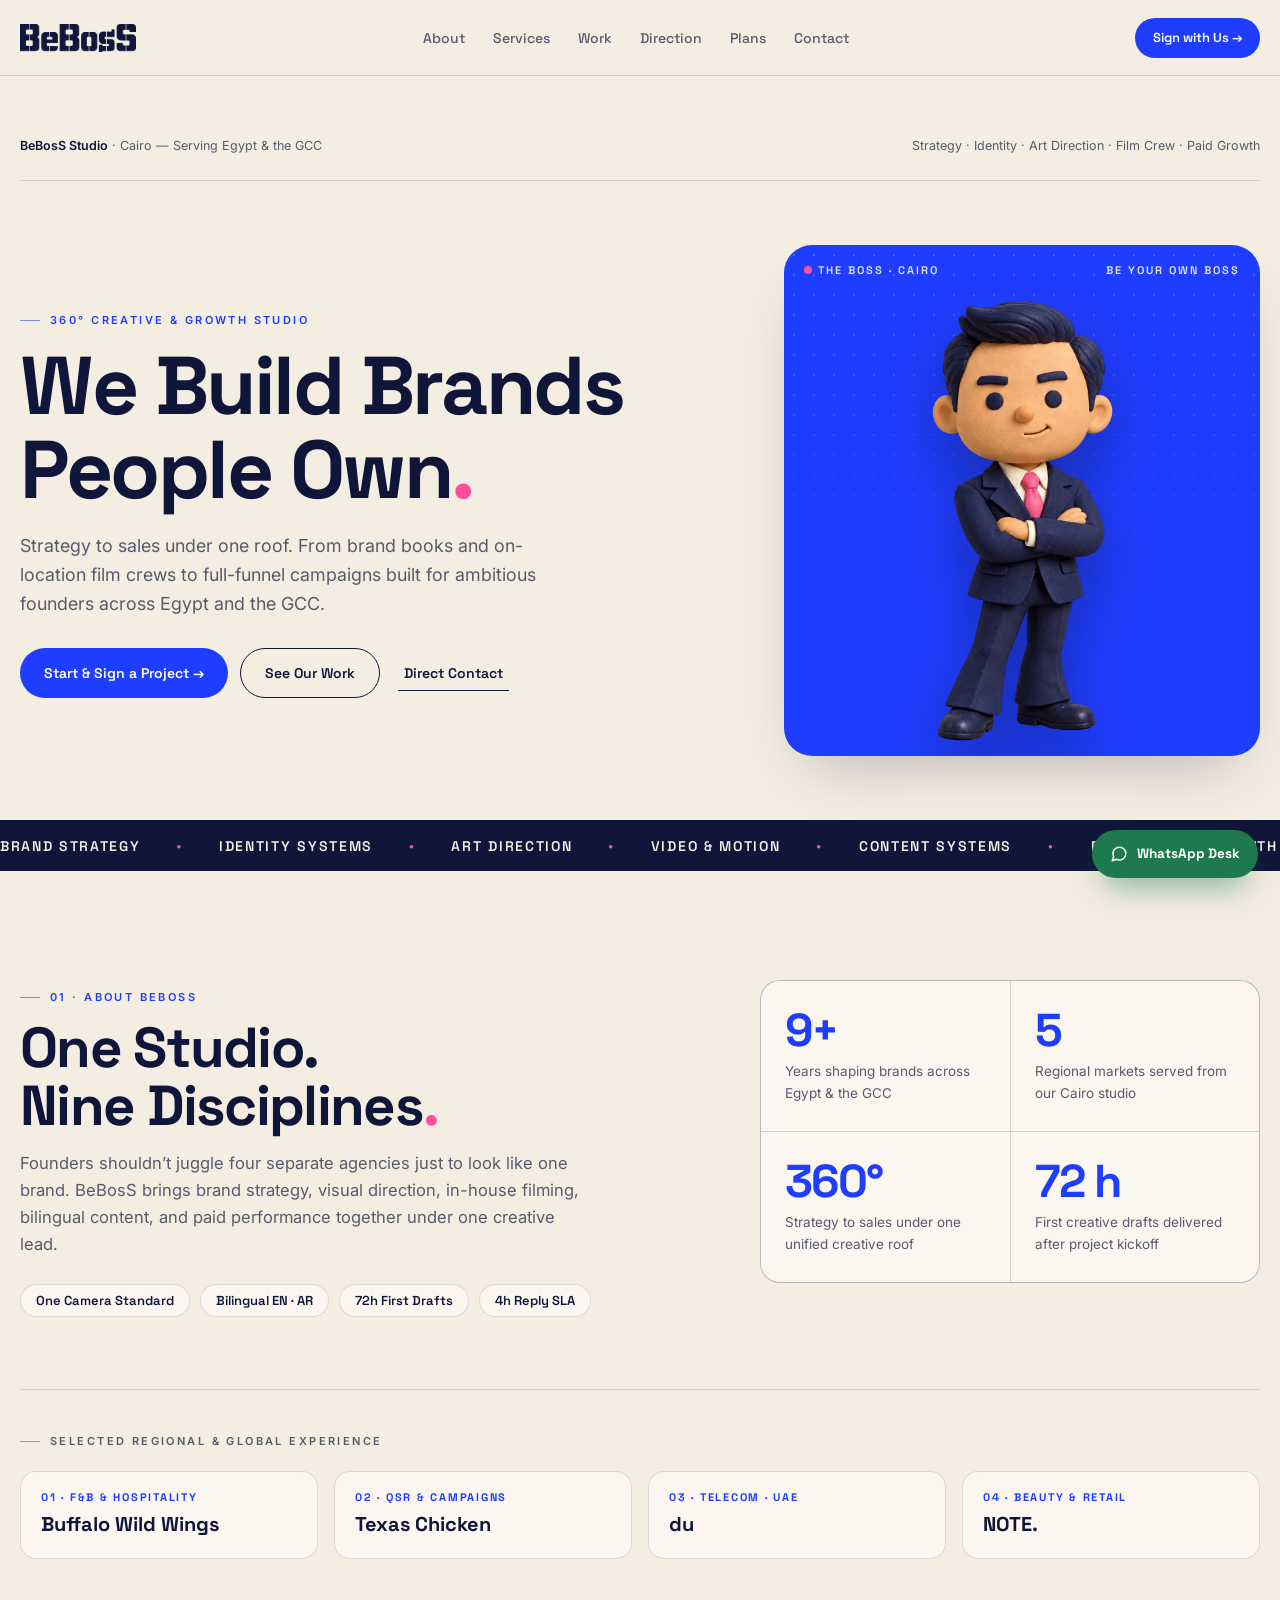
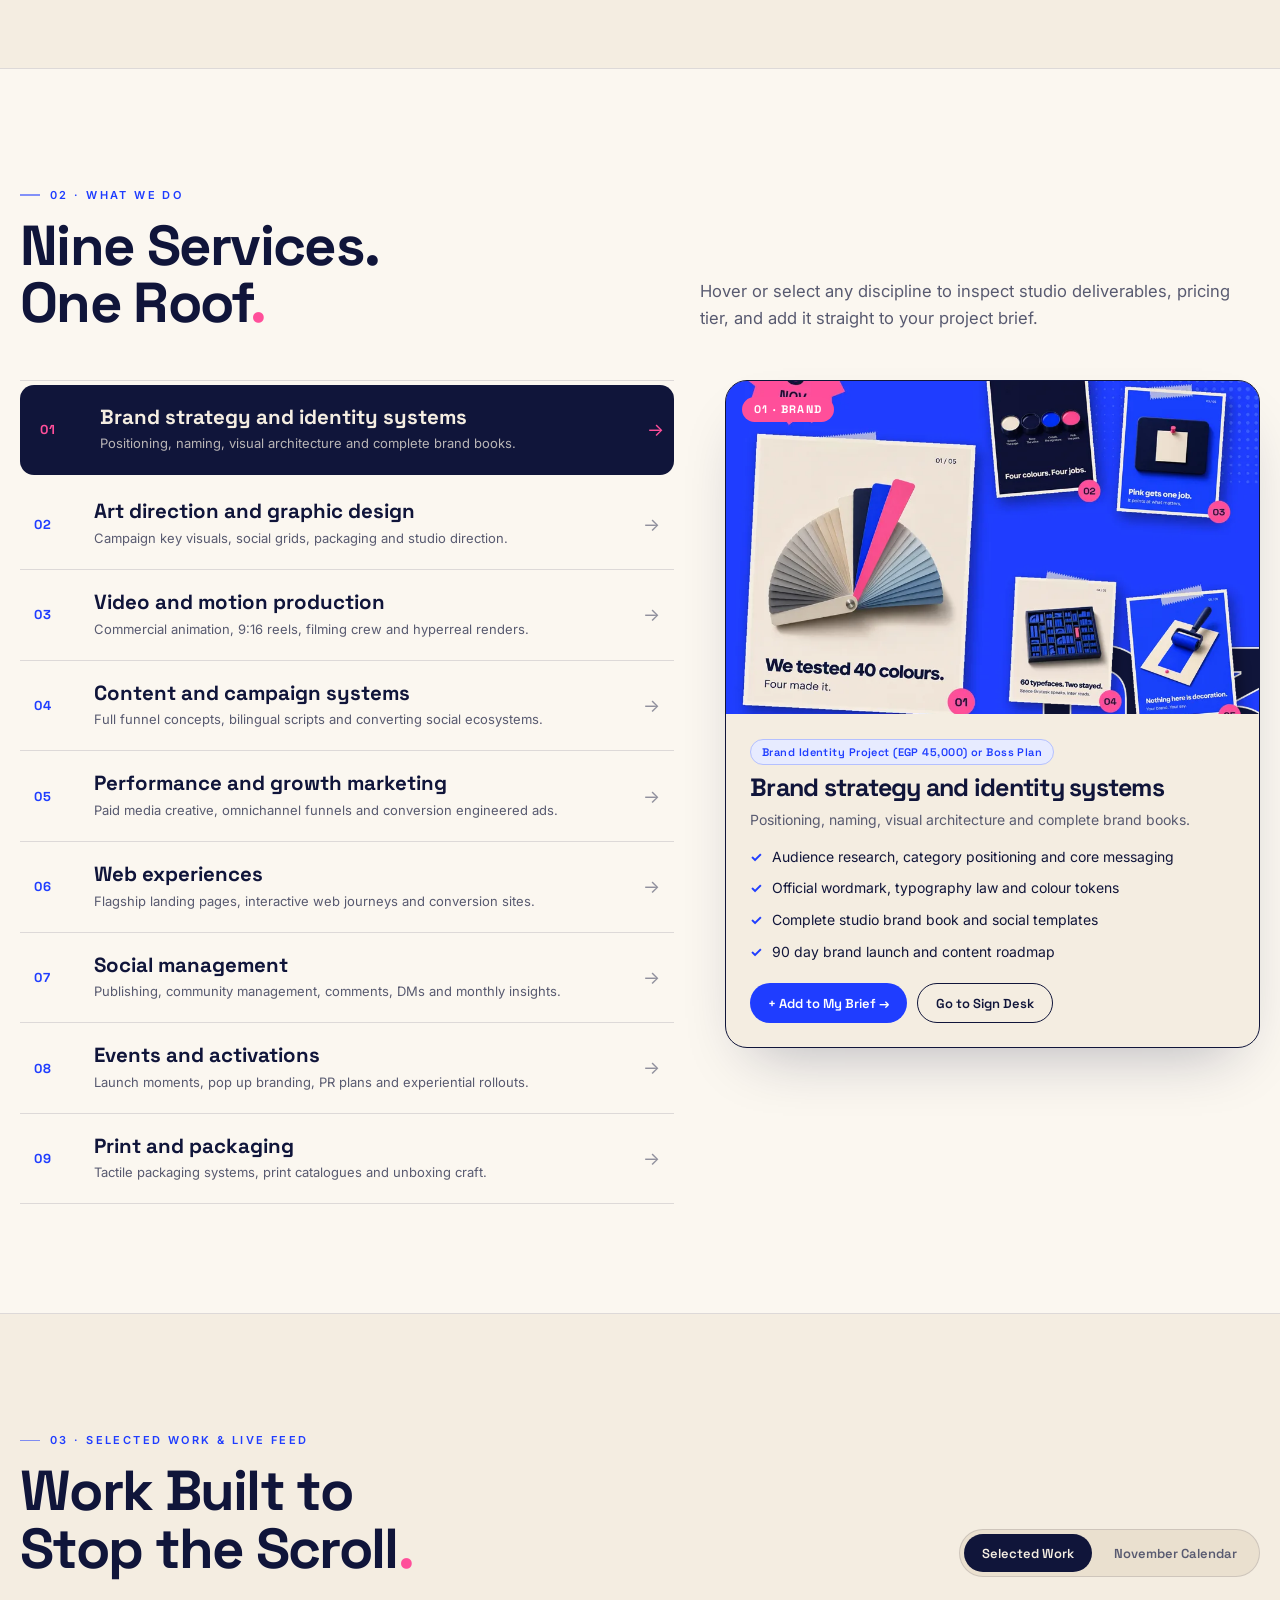
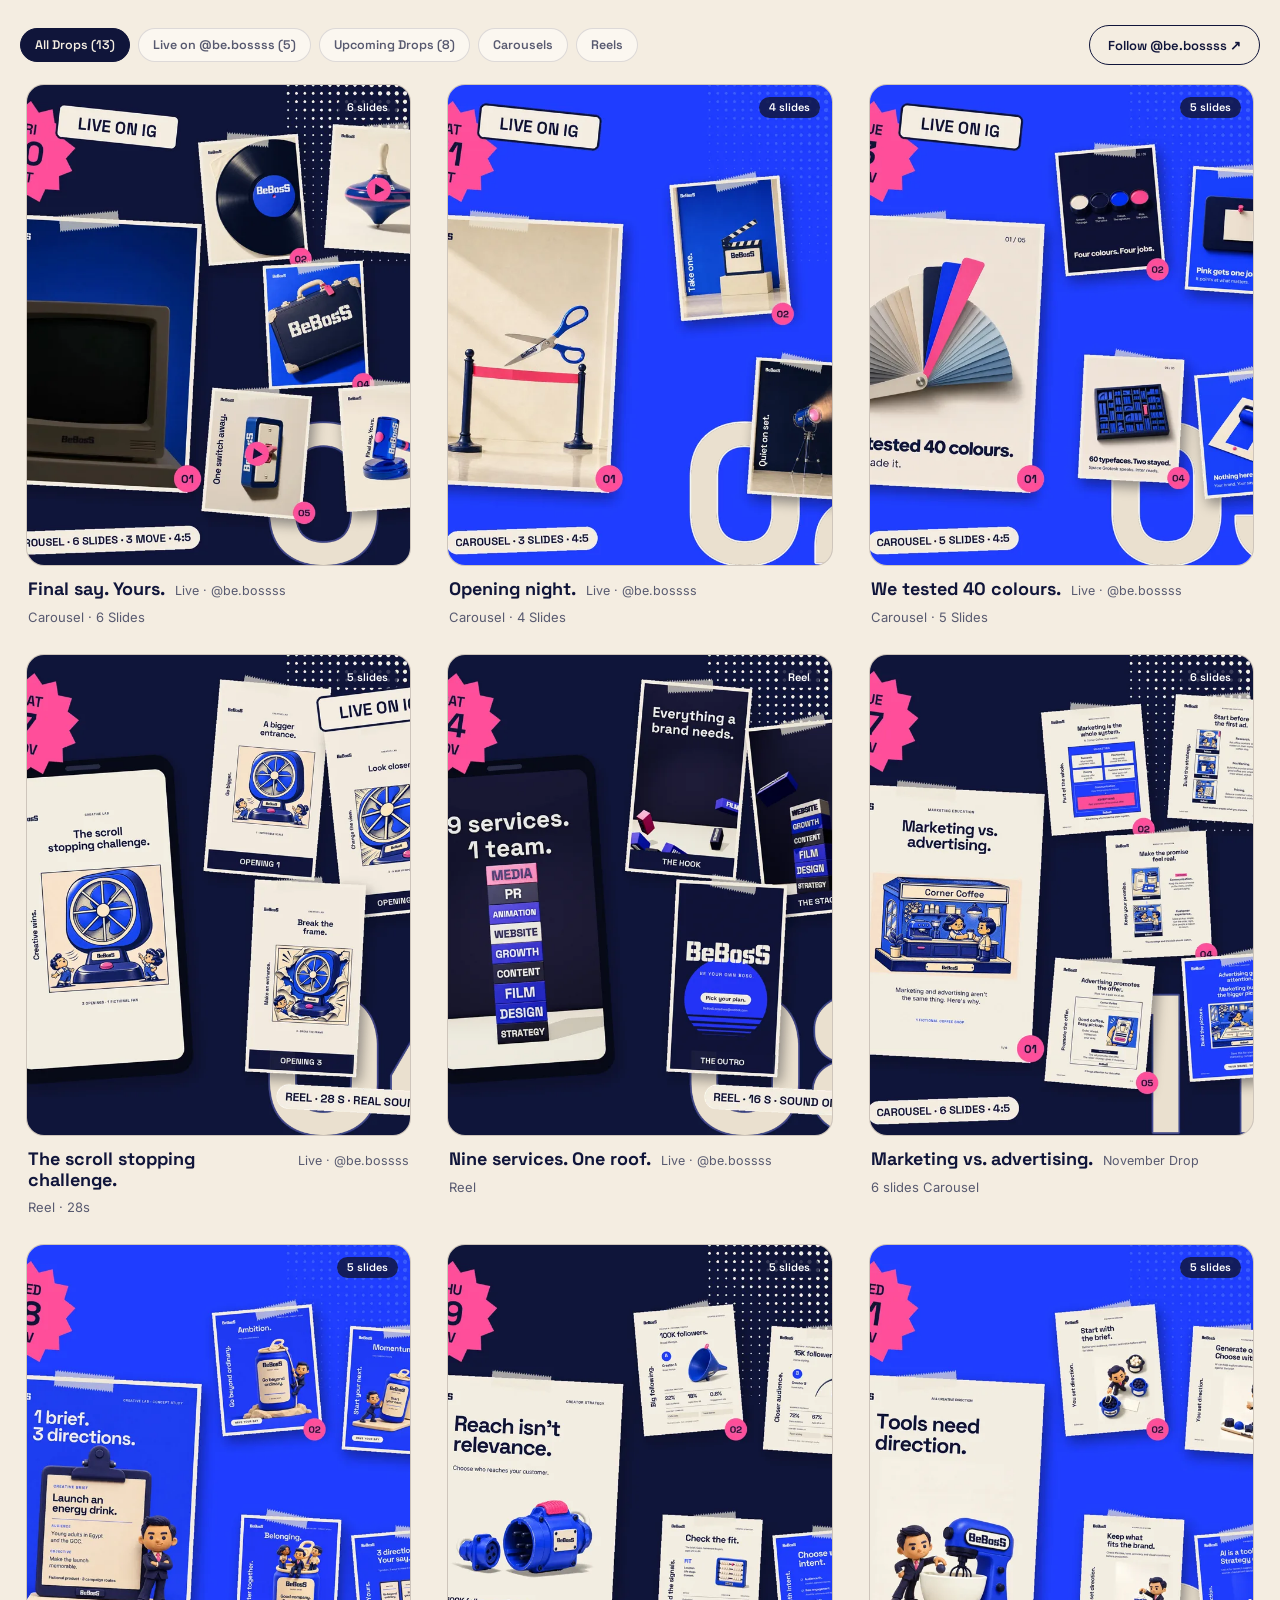
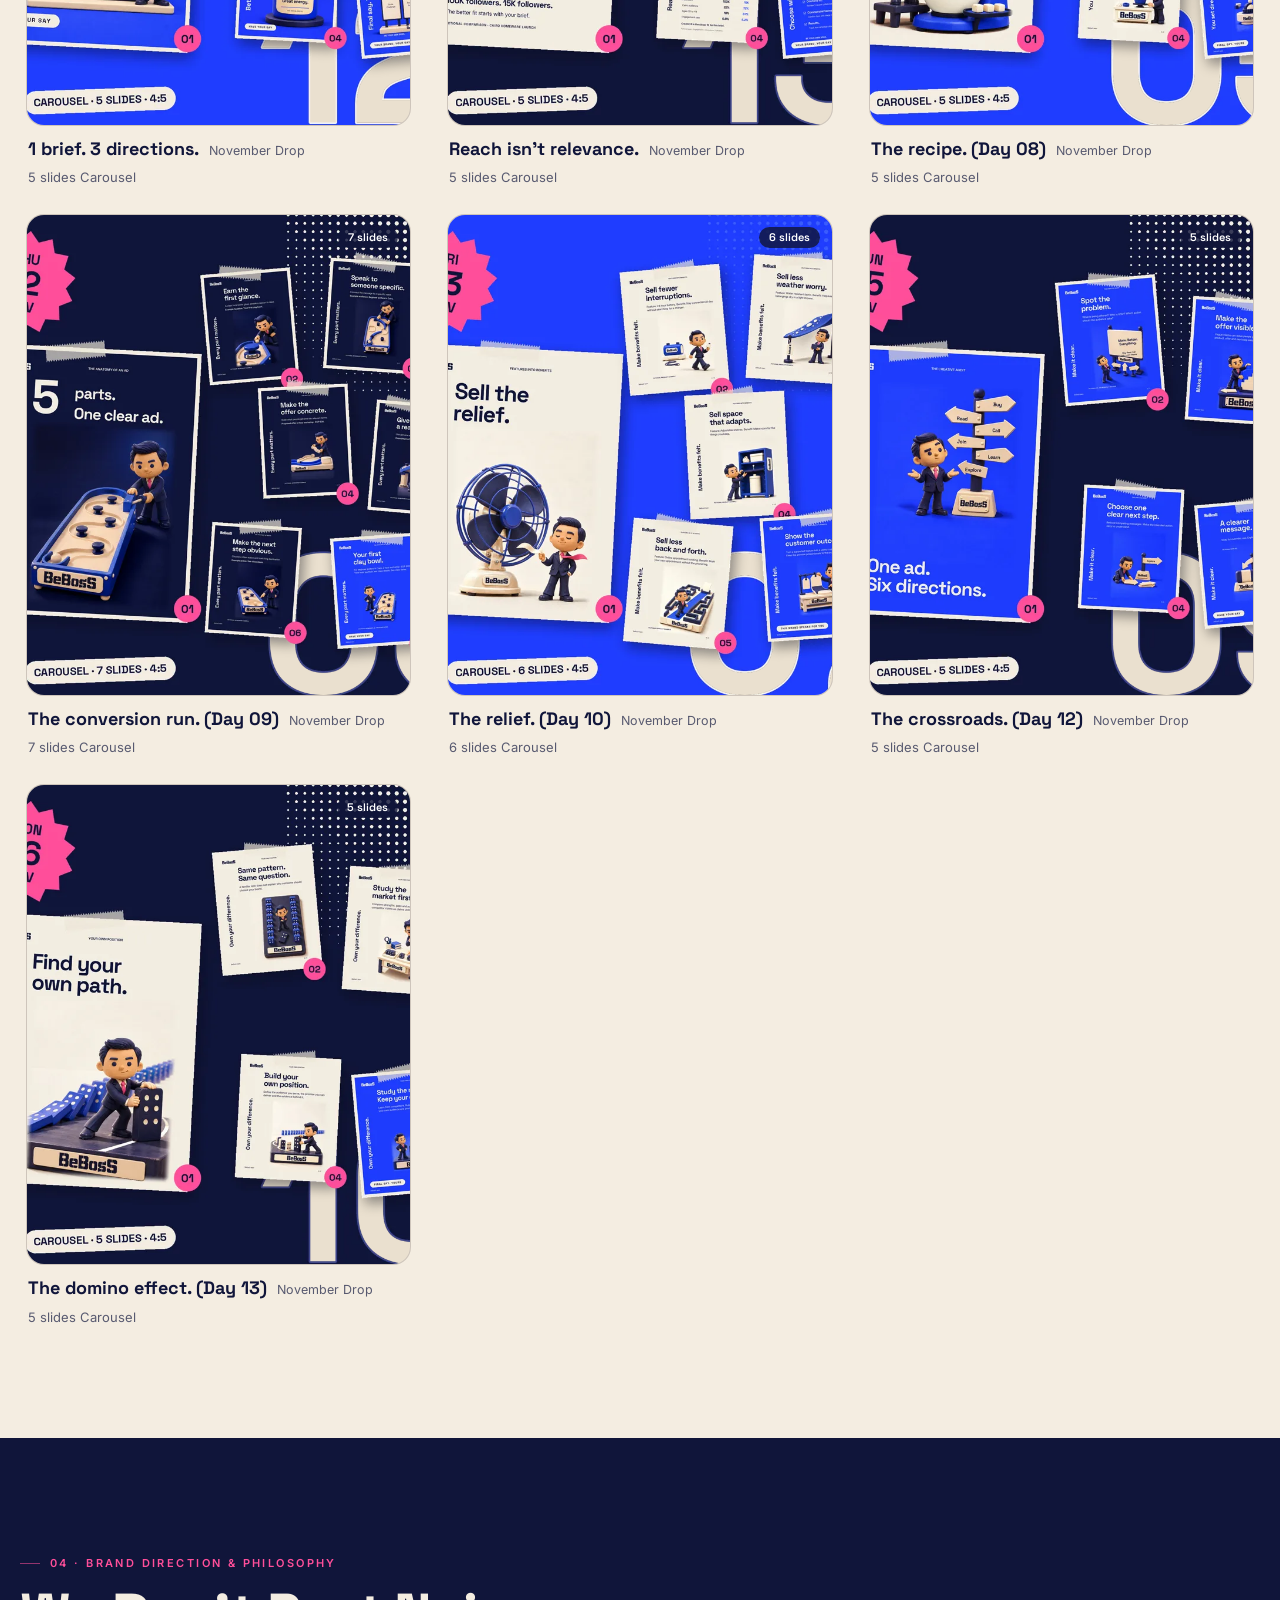
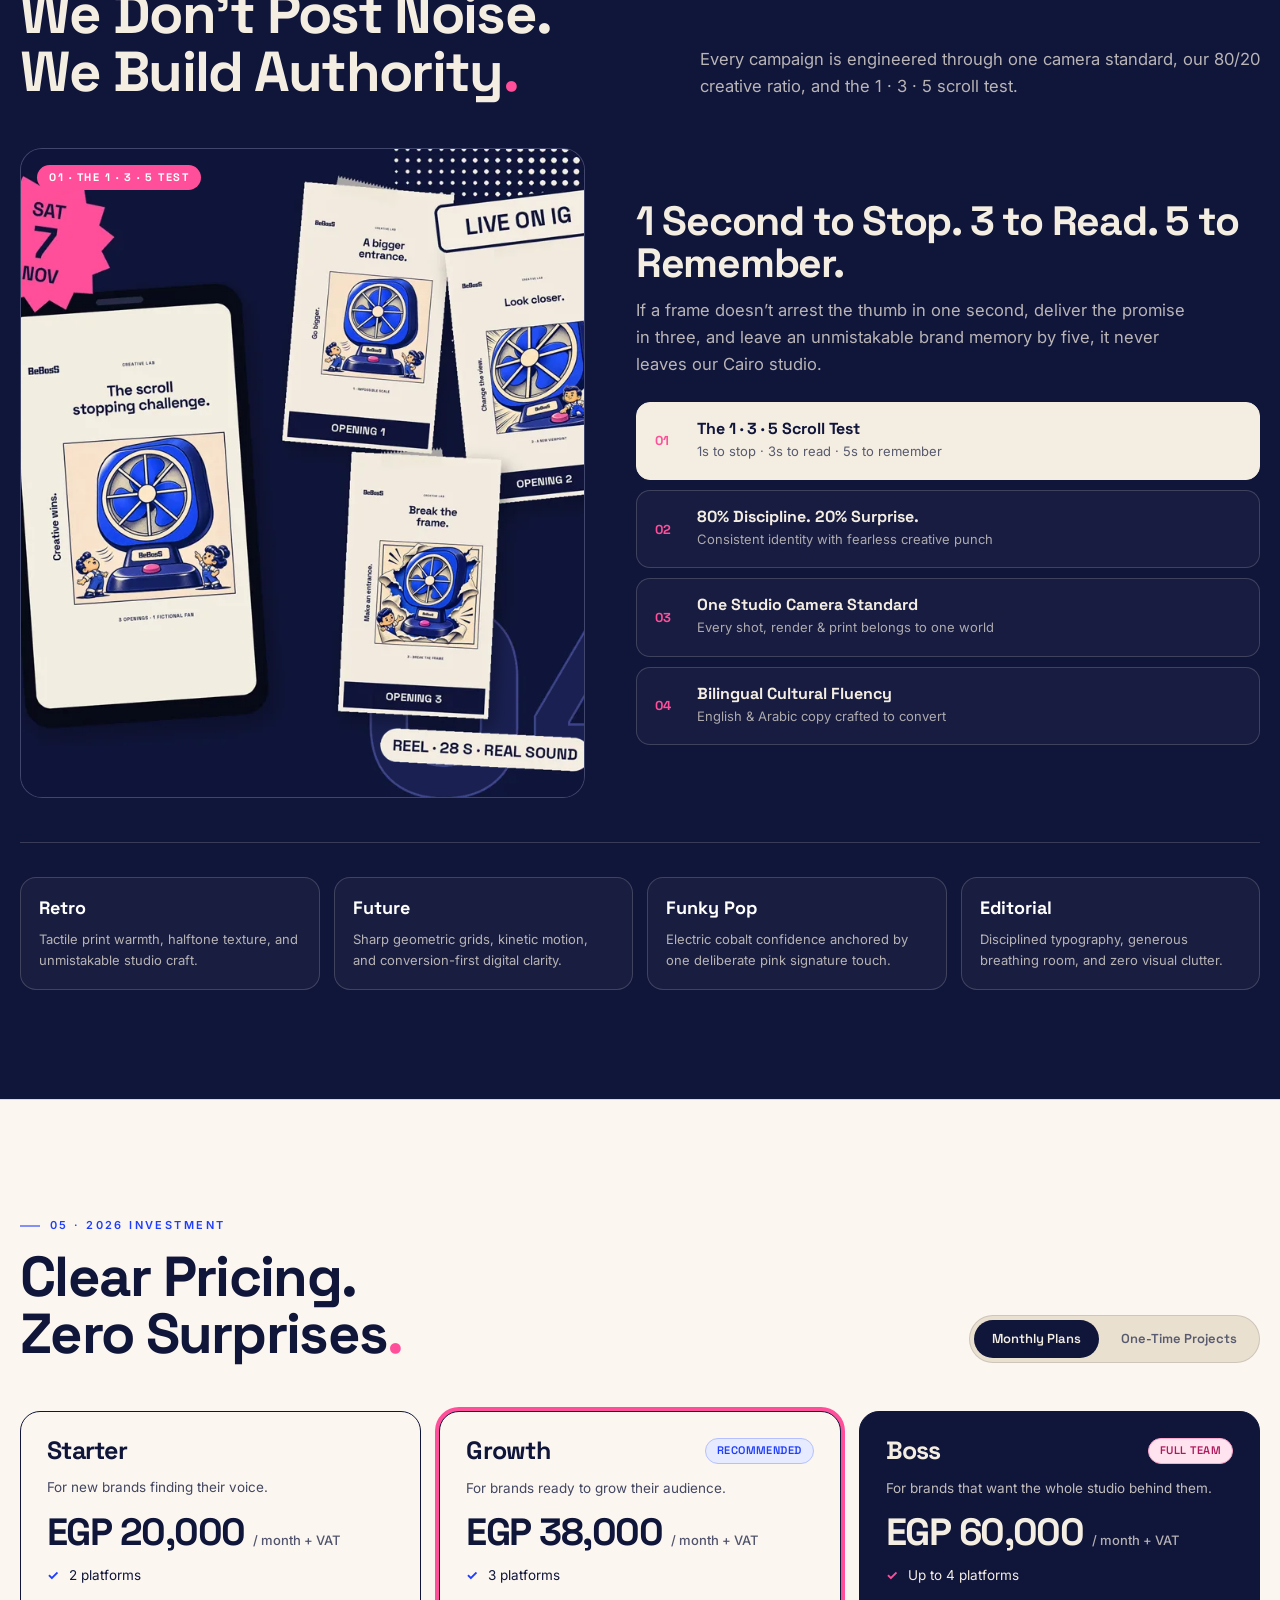
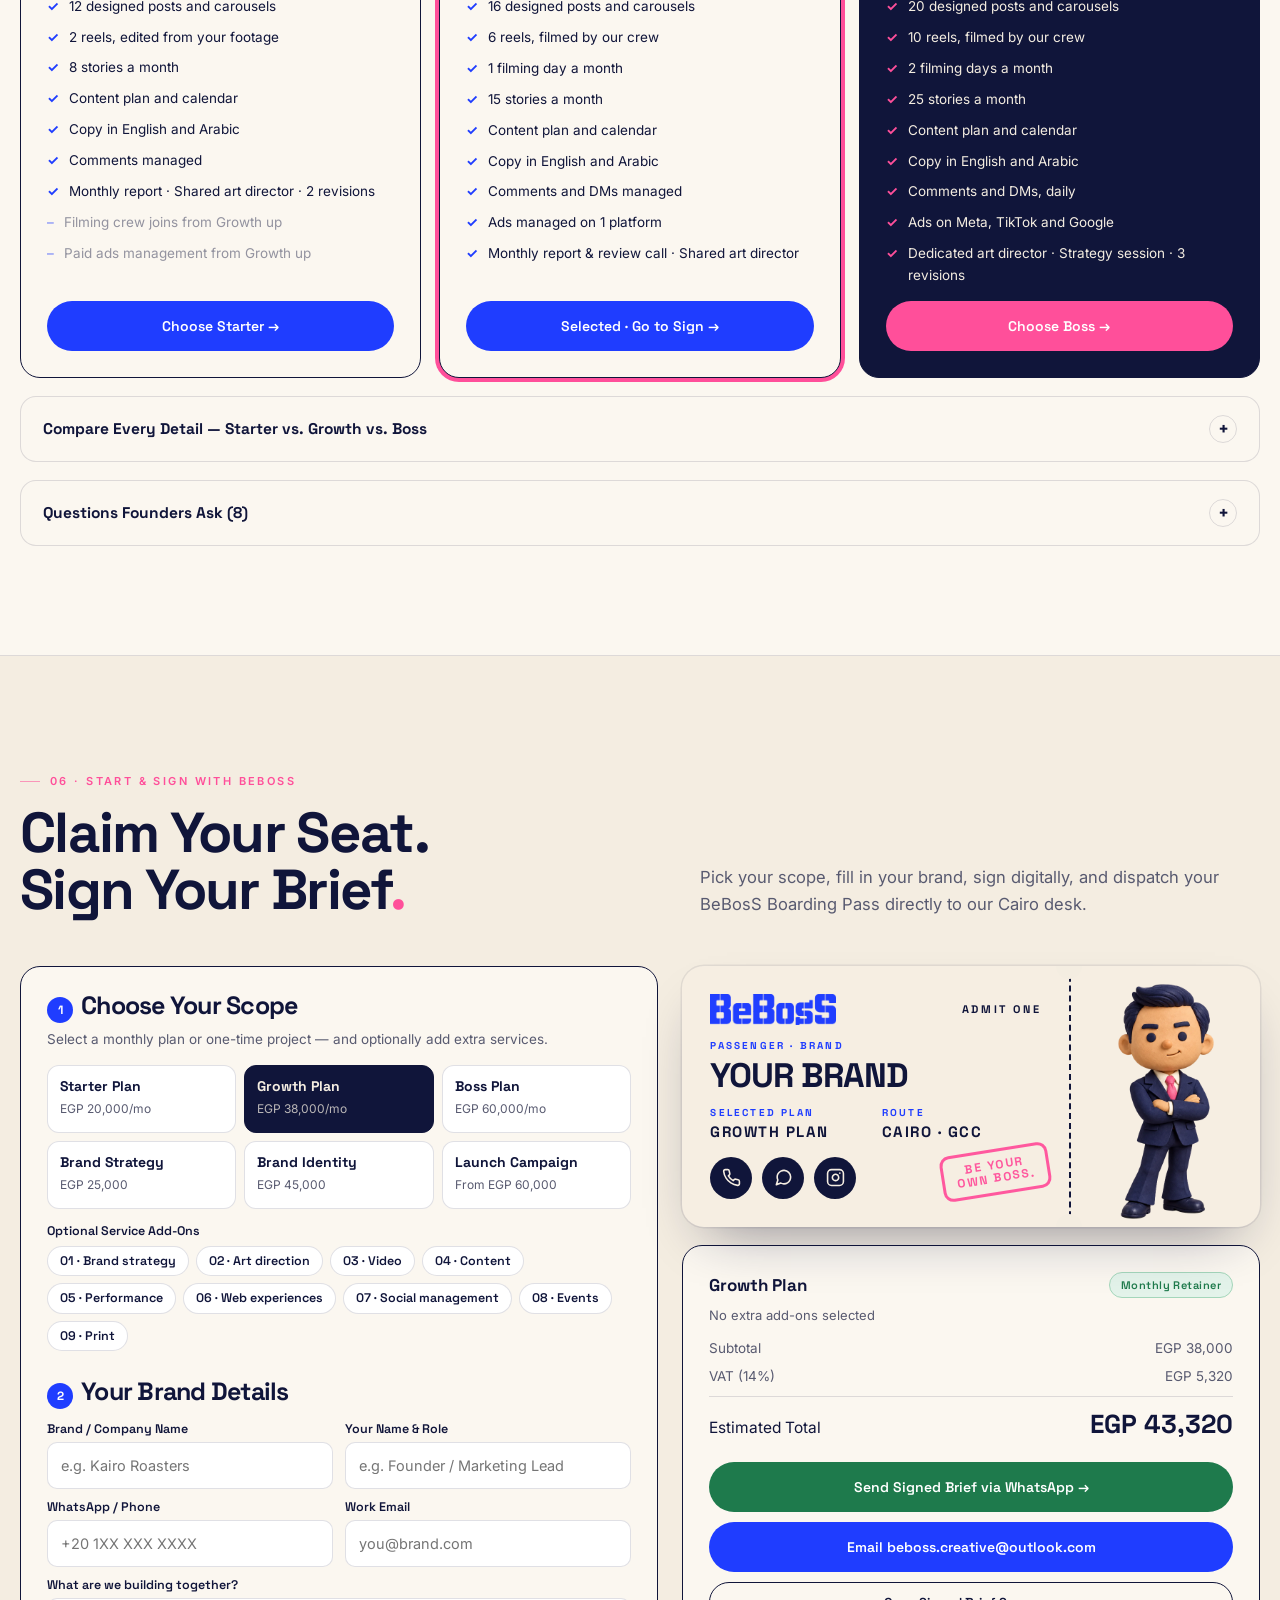
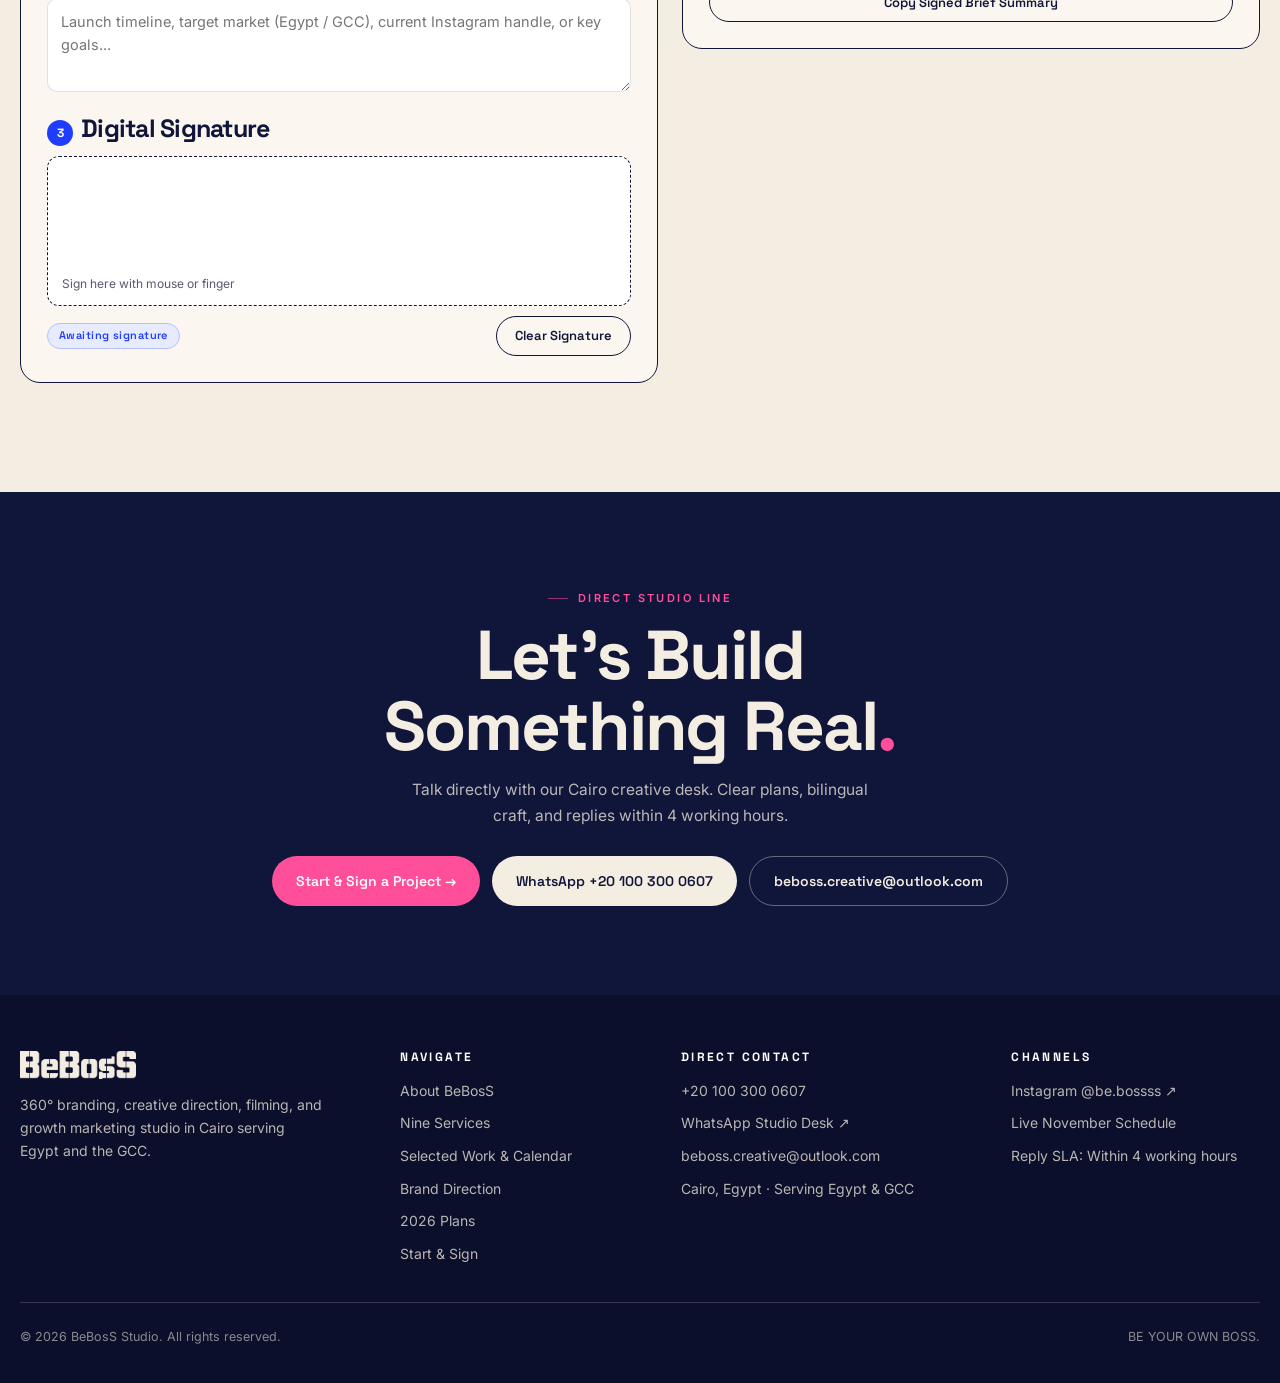
==== commit 8800e3be: "Editorial BeBosS redesign with calm navigation, interactive services, and live Boarding Pass" ====
--- a/index.html
+++ b/index.html
@@ -1,243 +1,557 @@
-<!doctype html>
+<!DOCTYPE html>
 <html lang="en">
 <head>
-  <meta charset="UTF-8" />
-  <meta name="viewport" content="width=device-width, initial-scale=1.0" />
-  <meta name="theme-color" content="#10153A" />
-  <meta name="description" content="BeBosS — Independent 360° branding, creative direction and marketing studio in Cairo serving Egypt and the GCC. See our work, explore 2026 EGP plans, sign your brief, or contact us directly." />
-  <meta property="og:title" content="BeBosS · Nine Services. One Roof. BE YOUR OWN BOSS." />
-  <meta property="og:description" content="Explore BeBosS's live work, brand direction, November content calendar, 2026 EGP plans, and sign your project brief in 60 seconds." />
-  <meta property="og:type" content="website" />
-  <title>BeBosS · 360° Branding &amp; Marketing Studio</title>
-  <link rel="icon" type="image/png" href="assets/brand/wordmark-navy.png" />
-  <link rel="stylesheet" href="styles.css" />
+  <meta charset="UTF-8">
+  <meta name="viewport" content="width=device-width, initial-scale=1.0">
+  <title>BeBosS — 360° Branding, Creative Direction &amp; Marketing Studio</title>
+  <meta name="description" content="BeBosS is a 360° branding, creative direction, filming, and growth marketing studio in Cairo serving Egypt and the GCC. Be your own boss.">
+  <meta name="theme-color" content="#10153A">
+  <link rel="icon" href="assets/brand/boss.webp" type="image/webp">
+  <link rel="stylesheet" href="styles.css">
 </head>
 <body>
-  <a class="skip" href="#hub">Skip to navigation</a>
-
-  <!-- Crystal-Clear Sticky Top Bar (4 Links + Contact) -->
-  <header class="hdr">
+
+  <!-- ==================== MINIMALIST STICKY HEADER ==================== -->
+  <header class="hdr" id="top">
     <div class="wrap hdr-in">
-      <a href="#top" class="brand-link" aria-label="BeBosS Home">
-        <img src="assets/brand/wordmark-navy.png" alt="BeBosS" draggable="false" />
+      <a class="brand-link" href="#top" aria-label="BeBosS Home">
+        <img src="assets/brand/wordmark-navy.png" alt="BeBosS">
       </a>
 
-      <nav class="nav-links" id="topNav" aria-label="Primary Navigation">
-        <a href="#work">Our Work &amp; Brand</a>
-        <a href="#plans">Services &amp; Plans</a>
-        <a href="#sign">Sign With Us</a>
+      <nav class="nav-links" id="topNav" aria-label="Primary navigation">
+        <a href="#about">About</a>
+        <a href="#services">Services</a>
+        <a href="#work">Work</a>
+        <a href="#philosophy">Direction</a>
+        <a href="#plans">Plans</a>
         <a href="#contact">Contact</a>
       </nav>
 
-      <div class="hdr-actions">
-        <button type="button" class="btn sm line" id="startTourBtn">
-          <svg viewBox="0 0 24 24" fill="none" stroke="currentColor" stroke-width="2" stroke-linecap="round" stroke-linejoin="round"><circle cx="12" cy="12" r="10"/><polygon points="10 8 16 12 10 16 10 8"/></svg>
-          <span>60s Tour</span>
-        </button>
-        <a href="#sign" class="btn sm pink hide-m">Start Project</a>
+      <div class="hdr-right">
+        <a class="btn cobalt sm" href="#sign">Sign with Us →</a>
       </div>
     </div>
   </header>
 
-  <!-- HERO + IMMEDIATE 4-PATH CLIENT COMMAND HUB (Impossible to get lost) -->
-  <section class="hero-sec" id="top">
+  <main>
+
+    <!-- ==================== EDITORIAL HERO ==================== -->
+    <section class="hero-sec">
+      <div class="wrap">
+        <div class="hero-meta">
+          <span><b>BeBosS Studio</b> · Cairo — Serving Egypt &amp; the GCC</span>
+          <span>Strategy · Identity · Art Direction · Film Crew · Paid Growth</span>
+        </div>
+
+        <div class="hero-grid">
+          <div class="hero-copy">
+            <span class="eyebrow c" style="margin-bottom:18px">360° Creative &amp; Growth Studio</span>
+            <h1 class="h-hero">We Build Brands<br>People Own<span class="dot">.</span></h1>
+            <p>Strategy to sales under one roof. From brand books and on-location film crews to full-funnel campaigns built for ambitious founders across Egypt and the GCC.</p>
+            <div class="hero-cta">
+              <a class="btn cobalt" href="#sign">Start &amp; Sign a Project →</a>
+              <a class="btn line" href="#work">See Our Work</a>
+              <a class="hero-link" href="#contact">Direct Contact</a>
+            </div>
+          </div>
+
+          <div class="hero-frame">
+            <div class="hero-caption">
+              <span><i></i>THE BOSS · CAIRO</span>
+              <span>BE YOUR OWN BOSS</span>
+            </div>
+            <img src="assets/brand/boss.webp" alt="The Boss — BeBosS studio character" width="520" height="600">
+          </div>
+        </div>
+      </div>
+
+      <div class="marquee" aria-hidden="true">
+        <div class="marquee-track">
+          <span>Brand Strategy</span>
+          <span>Identity Systems</span>
+          <span>Art Direction</span>
+          <span>Video &amp; Motion</span>
+          <span>Content Systems</span>
+          <span>Performance Growth</span>
+          <span>Web Experiences</span>
+          <span>Events &amp; Packaging</span>
+          <span>Be Your Own Boss</span>
+          <span>Brand Strategy</span>
+          <span>Identity Systems</span>
+          <span>Art Direction</span>
+          <span>Video &amp; Motion</span>
+          <span>Content Systems</span>
+          <span>Performance Growth</span>
+          <span>Web Experiences</span>
+          <span>Events &amp; Packaging</span>
+          <span>Be Your Own Boss</span>
+        </div>
+      </div>
+    </section>
+
+    <!-- ==================== CHAPTER 01 · ABOUT & CLIENTS ==================== -->
+    <section class="sec" id="about">
+      <div class="wrap">
+        <div class="about-grid">
+          <div>
+            <span class="eyebrow c">01 · About BeBosS</span>
+            <h2 class="h-xl" style="margin-top:14px">One Studio.<br>Nine Disciplines<span class="dot">.</span></h2>
+            <p class="lead">Founders shouldn’t juggle four separate agencies just to look like one brand. BeBosS brings brand strategy, visual direction, in-house filming, bilingual content, and paid performance together under one creative lead.</p>
+            <div class="values-strip">
+              <span>One Camera Standard</span>
+              <span>Bilingual EN · AR</span>
+              <span>72h First Drafts</span>
+              <span>4h Reply SLA</span>
+            </div>
+          </div>
+
+          <div class="stat-grid" aria-label="BeBosS studio benchmarks">
+            <div class="stat-cell">
+              <b>9+</b>
+              <span>Years shaping brands across Egypt &amp; the GCC</span>
+            </div>
+            <div class="stat-cell">
+              <b>5</b>
+              <span>Regional markets served from our Cairo studio</span>
+            </div>
+            <div class="stat-cell">
+              <b>360°</b>
+              <span>Strategy to sales under one unified creative roof</span>
+            </div>
+            <div class="stat-cell">
+              <b>72 h</b>
+              <span>First creative drafts delivered after project kickoff</span>
+            </div>
+          </div>
+        </div>
+
+        <div class="clients-band">
+          <span class="eyebrow">Selected Regional &amp; Global Experience</span>
+          <div class="clients-row">
+            <div class="client-item">
+              <small>01 · F&amp;B &amp; HOSPITALITY</small>
+              <strong>Buffalo Wild Wings</strong>
+            </div>
+            <div class="client-item">
+              <small>02 · QSR &amp; CAMPAIGNS</small>
+              <strong>Texas Chicken</strong>
+            </div>
+            <div class="client-item">
+              <small>03 · TELECOM · UAE</small>
+              <strong>du</strong>
+            </div>
+            <div class="client-item">
+              <small>04 · BEAUTY &amp; RETAIL</small>
+              <strong>NOTE.</strong>
+            </div>
+          </div>
+        </div>
+      </div>
+    </section>
+
+    <!-- ==================== CHAPTER 02 · INTERACTIVE SERVICES ==================== -->
+    <section class="sec sec-paper" id="services">
+      <div class="wrap">
+        <div class="sec-head">
+          <div>
+            <span class="eyebrow c">02 · What We Do</span>
+            <h2 class="h-xl">Nine Services.<br>One Roof<span class="dot">.</span></h2>
+          </div>
+          <p class="lead" style="margin:0">Hover or select any discipline to inspect studio deliverables, pricing tier, and add it straight to your project brief.</p>
+        </div>
+
+        <div class="svc-layout">
+          <div class="svc-list" id="svcList" role="tablist" aria-label="BeBosS services"></div>
+          <aside class="svc-preview" id="svcPreview" aria-live="polite"></aside>
+        </div>
+      </div>
+    </section>
+
+    <!-- ==================== CHAPTER 03 · SELECTED WORK & CALENDAR ==================== -->
+    <section class="sec" id="work">
+      <div class="wrap">
+        <div class="sec-head">
+          <div>
+            <span class="eyebrow c">03 · Selected Work &amp; Live Feed</span>
+            <h2 class="h-xl">Work Built to<br>Stop the Scroll<span class="dot">.</span></h2>
+          </div>
+          <div class="tabs" id="workTabs" role="tablist" aria-label="Work view switch">
+            <button class="tab on" type="button" data-view="gallery" role="tab" aria-selected="true">Selected Work</button>
+            <button class="tab" type="button" data-view="calendar" role="tab" aria-selected="false">November Calendar</button>
+          </div>
+        </div>
+
+        <!-- View A: Clean Editorial Selected Work Gallery -->
+        <div id="workGalleryWrap">
+          <div class="cal-tools">
+            <div class="chips" id="workChips">
+              <button class="chip on" type="button" data-filter="all">All Drops (13)</button>
+              <button class="chip" type="button" data-filter="live">Live on @be.bossss (5)</button>
+              <button class="chip" type="button" data-filter="next">Upcoming Drops (8)</button>
+              <button class="chip" type="button" data-filter="Carousel">Carousels</button>
+              <button class="chip" type="button" data-filter="Reel">Reels</button>
+            </div>
+            <a class="btn line sm" href="https://www.instagram.com/be.bossss/" target="_blank" rel="noopener">Follow @be.bossss ↗</a>
+          </div>
+          <div class="work-grid" id="workGrid"></div>
+        </div>
+
+        <!-- View B: Live November Content Calendar -->
+        <div id="workCalWrap" hidden>
+          <div class="cal-tools">
+            <div class="tabs" id="calModeTabs">
+              <button class="tab on" type="button" data-mode="weekly">Weekly Plan</button>
+              <button class="tab" type="button" data-mode="month">Month Grid</button>
+            </div>
+            <span class="pill cob">November 2026 · Click any drop to swipe slides</span>
+          </div>
+          <div id="calWeekly"></div>
+          <div id="calMonth" hidden></div>
+        </div>
+      </div>
+    </section>
+
+    <!-- ==================== CHAPTER 04 · PHILOSOPHY & DIRECTION ==================== -->
+    <section class="sec sec-navy" id="philosophy">
+      <div class="wrap">
+        <div class="sec-head">
+          <div>
+            <span class="eyebrow p">04 · Brand Direction &amp; Philosophy</span>
+            <h2 class="h-xl">We Don’t Post Noise.<br>We Build Authority<span class="dot">.</span></h2>
+          </div>
+          <p class="lead" style="margin:0">Every campaign is engineered through one camera standard, our 80/20 creative ratio, and the 1 · 3 · 5 scroll test.</p>
+        </div>
+
+        <div class="phil-grid">
+          <div class="phil-stage">
+            <span class="phil-badge" id="philBadge">01 · THE 1 · 3 · 5 TEST</span>
+            <img id="philImg" src="assets/brand/launch-carousel.webp" alt="BeBosS creative direction visual">
+          </div>
+
+          <div>
+            <h3 class="h-lg" id="philTitle" style="color:var(--cream)">1 Second to Stop. 3 to Read. 5 to Remember.</h3>
+            <p class="lead" id="philDesc" style="margin-top:12px">If a visual doesn’t arrest the thumb in one second, communicate the idea in three, and leave a signature memory by five, it never leaves our Cairo studio.</p>
+            <div class="phil-steps" id="philSteps"></div>
+          </div>
+        </div>
+
+        <div class="pillars-row">
+          <div class="pillar-d">
+            <b>Retro</b>
+            <p>Tactile print warmth, halftone texture, and unmistakable studio craft.</p>
+          </div>
+          <div class="pillar-d">
+            <b>Future</b>
+            <p>Sharp geometric grids, kinetic motion, and conversion-first digital clarity.</p>
+          </div>
+          <div class="pillar-d">
+            <b>Funky Pop</b>
+            <p>Electric cobalt confidence anchored by one deliberate pink signature touch.</p>
+          </div>
+          <div class="pillar-d">
+            <b>Editorial</b>
+            <p>Disciplined typography, generous breathing room, and zero visual clutter.</p>
+          </div>
+        </div>
+      </div>
+    </section>
+
+    <!-- ==================== CHAPTER 05 · PLANS & PRICING ==================== -->
+    <section class="sec sec-paper" id="plans">
+      <div class="wrap">
+        <div class="sec-head">
+          <div>
+            <span class="eyebrow c">05 · 2026 Investment</span>
+            <h2 class="h-xl">Clear Pricing.<br>Zero Surprises<span class="dot">.</span></h2>
+          </div>
+          <div class="tabs" id="planTabs" role="tablist" aria-label="Pricing model">
+            <button class="tab on" type="button" data-ptab="monthly" role="tab" aria-selected="true">Monthly Plans</button>
+            <button class="tab" type="button" data-ptab="onetime" role="tab" aria-selected="false">One-Time Projects</button>
+          </div>
+        </div>
+
+        <div class="grid g3" id="plansGrid"></div>
+
+        <details class="acc">
+          <summary>Compare Every Detail — Starter vs. Growth vs. Boss</summary>
+          <div class="tbl-wrap">
+            <table>
+              <thead>
+                <tr>
+                  <th>Deliverable</th>
+                  <th>Starter · EGP 20,000/mo</th>
+                  <th>Growth · EGP 38,000/mo</th>
+                  <th>Boss · EGP 60,000/mo</th>
+                </tr>
+              </thead>
+              <tbody>
+                <tr><td>Social Platforms</td><td>2 platforms</td><td>3 platforms</td><td>Up to 4 platforms</td></tr>
+                <tr><td>Designed Posts &amp; Carousels</td><td>12 / month</td><td>16 / month</td><td>20 / month</td></tr>
+                <tr><td>Reels</td><td>2 (from your footage)</td><td>6 (filmed by our crew)</td><td>10 (filmed by our crew)</td></tr>
+                <tr><td>On-Location Filming Crew</td><td>—</td><td>1 filming day / month</td><td>2 filming days / month</td></tr>
+                <tr><td>Stories</td><td>8 / month</td><td>15 / month</td><td>25 / month</td></tr>
+                <tr><td>Bilingual Copy (EN + AR)</td><td>Included</td><td>Included</td><td>Included</td></tr>
+                <tr><td>Community Management</td><td>Comments</td><td>Comments &amp; DMs</td><td>Daily Comments &amp; DMs</td></tr>
+                <tr><td>Paid Ads Management</td><td>—</td><td>1 platform</td><td>Meta, TikTok &amp; Google</td></tr>
+                <tr><td>Art Direction &amp; Strategy</td><td>Shared AD · 2 revisions</td><td>Shared AD · Review call</td><td>Dedicated AD · Strategy session · 3 revisions</td></tr>
+              </tbody>
+            </table>
+          </div>
+        </details>
+
+        <details class="acc">
+          <summary>Questions Founders Ask (8)</summary>
+          <div class="faq-list" id="faqList"></div>
+        </details>
+      </div>
+    </section>
+
+    <!-- ==================== CHAPTER 06 · SIGN & BOARDING PASS ==================== -->
+    <section class="sec" id="sign">
+      <div class="wrap">
+        <div class="sec-head">
+          <div>
+            <span class="eyebrow p">06 · Start &amp; Sign With BeBosS</span>
+            <h2 class="h-xl">Claim Your Seat.<br>Sign Your Brief<span class="dot">.</span></h2>
+          </div>
+          <p class="lead" style="margin:0">Pick your scope, fill in your brand, sign digitally, and dispatch your BeBosS Boarding Pass directly to our Cairo desk.</p>
+        </div>
+
+        <div class="board">
+          <!-- Left: 3-Step Client Brief & Digital Signature -->
+          <div class="card">
+            <h3 class="h-md"><span class="step-num">1</span>Choose Your Scope</h3>
+            <p style="margin:6px 0 14px;font-size:13.5px;color:var(--muted)">Select a monthly plan or one-time project — and optionally add extra services.</p>
+            <div class="opt-grid" id="scopeOpts"></div>
+
+            <div style="margin-top:16px">
+              <div style="font:600 12.5px/1 var(--display);margin-bottom:8px">Optional Service Add-Ons</div>
+              <div class="addons" id="addonBtns"></div>
+            </div>
+
+            <h3 class="h-md" style="margin-top:28px;margin-bottom:14px"><span class="step-num">2</span>Your Brand Details</h3>
+            <div class="grid g2" style="gap:12px">
+              <div class="field">
+                <label for="inBrand">Brand / Company Name</label>
+                <input id="inBrand" type="text" placeholder="e.g. Kairo Roasters" autocomplete="organization">
+              </div>
+              <div class="field">
+                <label for="inRole">Your Name &amp; Role</label>
+                <input id="inRole" type="text" placeholder="e.g. Founder / Marketing Lead" autocomplete="name">
+              </div>
+            </div>
+            <div class="grid g2" style="gap:12px">
+              <div class="field">
+                <label for="inPhone">WhatsApp / Phone</label>
+                <input id="inPhone" type="tel" placeholder="+20 1XX XXX XXXX" autocomplete="tel">
+              </div>
+              <div class="field">
+                <label for="inEmail">Work Email</label>
+                <input id="inEmail" type="email" placeholder="you@brand.com" autocomplete="email">
+              </div>
+            </div>
+            <div class="field">
+              <label for="inNotes">What are we building together?</label>
+              <textarea id="inNotes" rows="3" placeholder="Launch timeline, target market (Egypt / GCC), current Instagram handle, or key goals..."></textarea>
+            </div>
+
+            <h3 class="h-md" style="margin-top:24px;margin-bottom:10px"><span class="step-num">3</span>Digital Signature</h3>
+            <div class="sig-wrap">
+              <canvas id="sigCanvas" width="600" height="160" aria-label="Digital signature pad"></canvas>
+              <span id="sigHint">Sign here with mouse or finger</span>
+            </div>
+            <div style="display:flex;justify-content:space-between;align-items:center;margin-top:10px;gap:10px;flex-wrap:wrap">
+              <span class="pill cob" id="sigStatus">Awaiting signature</span>
+              <button class="btn line sm" id="sigClear" type="button">Clear Signature</button>
+            </div>
+          </div>
+
+          <!-- Right: Live BeBosS Signature Boarding Pass & Dispatch -->
+          <div class="sticky" style="display:grid;gap:18px">
+            <div class="ticket" aria-label="Live BeBosS Boarding Pass">
+              <div class="t-main">
+                <div class="t-top">
+                  <img src="assets/brand/wordmark-cobalt.png" alt="BeBosS">
+                  <span>ADMIT ONE</span>
+                </div>
+                <div class="t-lbl" style="margin-top:16px">PASSENGER · BRAND</div>
+                <div class="t-name" id="tName">YOUR BRAND</div>
+                <div class="t-row">
+                  <div>
+                    <div class="t-lbl">SELECTED PLAN</div>
+                    <strong id="tScope">GROWTH PLAN</strong>
+                  </div>
+                  <div>
+                    <div class="t-lbl">ROUTE</div>
+                    <strong>CAIRO · GCC</strong>
+                  </div>
+                </div>
+                <div class="t-icons">
+                  <a href="tel:+201003000607" aria-label="Call BeBosS">
+                    <svg viewBox="0 0 24 24" fill="none" stroke="currentColor" stroke-width="2" stroke-linecap="round" stroke-linejoin="round"><path d="M22 16.92v3a2 2 0 0 1-2.18 2 19.79 19.79 0 0 1-8.63-3.07 19.5 19.5 0 0 1-6-6 19.79 19.79 0 0 1-3.07-8.67A2 2 0 0 1 4.11 2h3a2 2 0 0 1 2 1.72c.127.96.361 1.903.7 2.81a2 2 0 0 1-.45 2.11L8.09 9.91a16 16 0 0 0 6 6l1.27-1.27a2 2 0 0 1 2.11-.45c.907.339 1.85.573 2.81.7A2 2 0 0 1 22 16.92z"/></svg>
+                  </a>
+                  <a href="https://wa.me/201003000607" target="_blank" rel="noopener" aria-label="WhatsApp BeBosS">
+                    <svg viewBox="0 0 24 24" fill="none" stroke="currentColor" stroke-width="2" stroke-linecap="round" stroke-linejoin="round"><path d="M21 11.5a8.38 8.38 0 0 1-.9 3.8 8.5 8.5 0 0 1-7.6 4.7 8.38 8.38 0 0 1-3.8-.9L3 21l1.9-5.7a8.38 8.38 0 0 1-.9-3.8 8.5 8.5 0 0 1 4.7-7.6 8.38 8.38 0 0 1 3.8-.9h.5a8.48 8.48 0 0 1 8 8v.5z"/></svg>
+                  </a>
+                  <a href="https://www.instagram.com/be.bossss/" target="_blank" rel="noopener" aria-label="BeBosS Instagram">
+                    <svg viewBox="0 0 24 24" fill="none" stroke="currentColor" stroke-width="2" stroke-linecap="round" stroke-linejoin="round"><rect x="2" y="2" width="20" height="20" rx="5"/><path d="M16 11.37A4 4 0 1 1 12.63 8 4 4 0 0 1 16 11.37z"/><line x1="17.5" y1="6.5" x2="17.51" y2="6.5"/></svg>
+                  </a>
+                </div>
+                <div class="t-stamp">BE YOUR<br>OWN BOSS.</div>
+              </div>
+              <div class="t-stub">
+                <img src="assets/brand/boss.webp" alt="The Boss">
+              </div>
+            </div>
+
+            <div class="card">
+              <div style="display:flex;justify-content:space-between;align-items:center;gap:10px">
+                <strong style="font-family:var(--display);font-size:17px" id="sumTitle">Growth Plan</strong>
+                <span class="pill live" id="sumType">Monthly Retainer</span>
+              </div>
+              <p style="margin:6px 0 12px;font-size:13px;color:var(--muted)" id="sumAddons">No extra add-ons selected</p>
+              <div style="display:flex;justify-content:space-between;font-size:13.5px;color:var(--muted);margin-bottom:6px">
+                <span>Subtotal</span>
+                <span id="sumSub">EGP 38,000</span>
+              </div>
+              <div style="display:flex;justify-content:space-between;font-size:13.5px;color:var(--muted)">
+                <span>VAT (14%)</span>
+                <span id="sumVat">EGP 5,320</span>
+              </div>
+              <div class="total">
+                <span>Estimated Total</span>
+                <b id="sumTotal">EGP 43,320</b>
+              </div>
+
+              <div style="display:grid;gap:10px;margin-top:8px">
+                <button class="btn green" id="btnSendWA" type="button" style="width:100%">Send Signed Brief via WhatsApp →</button>
+                <button class="btn cobalt" id="btnSendMail" type="button" style="width:100%">Email beboss.creative@outlook.com</button>
+                <button class="btn line sm" id="btnCopyBrief" type="button" style="width:100%">Copy Signed Brief Summary</button>
+              </div>
+            </div>
+          </div>
+        </div>
+      </div>
+    </section>
+
+    <!-- ==================== CLOSING CTA ==================== -->
+    <section class="close-cta">
+      <div class="wrap">
+        <span class="eyebrow p">Direct Studio Line</span>
+        <h2>Let’s Build Something Real<span class="dot">.</span></h2>
+        <p>Talk directly with our Cairo creative desk. Clear plans, bilingual craft, and replies within 4 working hours.</p>
+        <div class="close-btns">
+          <a class="btn pink" href="#sign">Start &amp; Sign a Project →</a>
+          <a class="btn cream" href="https://wa.me/201003000607" target="_blank" rel="noopener">WhatsApp +20 100 300 0607</a>
+          <a class="btn line-w" href="mailto:beboss.creative@outlook.com">beboss.creative@outlook.com</a>
+        </div>
+      </div>
+    </section>
+  </main>
+
+  <!-- ==================== 4-COLUMN EDITORIAL FOOTER ==================== -->
+  <footer class="foot" id="contact">
     <div class="wrap">
-      <div class="hero">
-        <div class="hero-copy">
-          <span class="eyebrow w">BEBOSS · CAIRO · EGYPT &amp; THE GCC</span>
-          <h1 class="h-xl">One studio. Nine services.<br />Be your own boss<span class="dot">.</span></h1>
-          <p>360° branding, creative direction, in-house filming crew, content calendars &amp; paid growth — all under one art director, with zero freelancers in between.</p>
-          <div class="hero-btns">
-            <a href="#sign" class="btn pink">Sign &amp; Start Your Project →</a>
-            <a href="#work" class="btn cream">See Our Work</a>
-            <button type="button" class="btn line-w" id="heroTourBtn">Take a 60s Guided Tour</button>
-          </div>
-        </div>
-        <div class="hero-art">
-          <img src="assets/brand/boss.webp" alt="The Boss mascot" draggable="false" />
-        </div>
-      </div>
-
-      <!-- 4 UNMISTAKABLE CLIENT PATHS RIGHT ABOVE THE FOLD -->
-      <div class="hub-wrap" id="hub">
-        <div class="hub-label">
-          <span class="eyebrow c">WHERE WOULD YOU LIKE TO GO?</span>
-          <span style="font-size:13px;color:var(--muted)">Pick any card below — jump straight to what you need.</span>
-        </div>
-
-        <div class="hub">
-          <a href="#work" class="hub-card" data-jump-work="feed">
-            <span class="ic"><svg viewBox="0 0 24 24" fill="none" stroke="currentColor" stroke-width="2" stroke-linecap="round" stroke-linejoin="round"><rect x="3" y="3" width="18" height="18" rx="3"/><path d="M9 3v18M15 3v18M3 9h18M3 15h18"/></svg></span>
-            <strong>Our Work &amp; Brand Direction</strong>
-            <span>Browse our @be.bossss feed, live November calendar &amp; 80/20 creative standard.</span>
-            <span class="go">View portfolio <svg viewBox="0 0 24 24" fill="none" stroke="currentColor" stroke-width="2.2"><path d="M5 12h14M13 5l7 7-7 7"/></svg></span>
-          </a>
-
-          <a href="#plans" class="hub-card">
-            <span class="ic"><svg viewBox="0 0 24 24" fill="none" stroke="currentColor" stroke-width="2" stroke-linecap="round" stroke-linejoin="round"><polygon points="12 2 2 7 12 12 22 7 12 2"/><polyline points="2 17 12 22 22 17"/><polyline points="2 12 12 17 22 12"/></svg></span>
-            <strong>Services &amp; 2026 Plans</strong>
-            <span>Compare Starter, Growth (film crew), Boss &amp; one-time EGP packages.</span>
-            <span class="go">See EGP pricing <svg viewBox="0 0 24 24" fill="none" stroke="currentColor" stroke-width="2.2"><path d="M5 12h14M13 5l7 7-7 7"/></svg></span>
-          </a>
-
-          <a href="#sign" class="hub-card sign">
-            <span class="ic"><svg viewBox="0 0 24 24" fill="none" stroke="currentColor" stroke-width="2" stroke-linecap="round" stroke-linejoin="round"><path d="M2 9a3 3 0 0 1 0 6v2a2 2 0 0 0 2 2h16a2 2 0 0 0 2-2v-2a3 3 0 0 1 0-6V7a2 2 0 0 0-2-2H4a2 2 0 0 0-2 2Z"/><path d="M13 5v2M13 17v2M13 11v2"/></svg></span>
-            <strong>Sign &amp; Start With Us</strong>
-            <span>Choose a scope, preview your BeBosS Boarding Pass &amp; sign digitally in 60s.</span>
-            <span class="go">Sign now <svg viewBox="0 0 24 24" fill="none" stroke="currentColor" stroke-width="2.2"><path d="M5 12h14M13 5l7 7-7 7"/></svg></span>
-          </a>
-
-          <a href="#contact" class="hub-card contact">
-            <span class="ic"><svg viewBox="0 0 24 24" fill="none" stroke="currentColor" stroke-width="2" stroke-linecap="round" stroke-linejoin="round"><path d="M21 11.5a8.38 8.38 0 0 1-.9 3.8 8.5 8.5 0 0 1-7.6 4.7 8.38 8.38 0 0 1-3.8-.9L3 21l1.9-5.7a8.38 8.38 0 0 1-.9-3.8 8.5 8.5 0 0 1 4.7-7.6 8.38 8.38 0 0 1 3.8-.9h.5a8.48 8.48 0 0 1 8 8v.5z"/></svg></span>
-            <strong>Contact BeBosS Now</strong>
-            <span>WhatsApp, call +20 100 300 0607, email or DM — reply in 4 working hours.</span>
-            <span class="go">Talk to us <svg viewBox="0 0 24 24" fill="none" stroke="currentColor" stroke-width="2.2"><path d="M5 12h14M13 5l7 7-7 7"/></svg></span>
-          </a>
-        </div>
-
-        <div class="stats">
-          <div class="stat"><b>9+</b><span>Years of team experience across Egypt &amp; the GCC</span></div>
-          <div class="stat"><b>5</b><span>Regional markets served from Cairo</span></div>
-          <div class="stat"><b>360°</b><span>Strategy, design, film, content &amp; ads</span></div>
-          <div class="stat"><b>72 h</b><span>To first drafts on every new brief</span></div>
-        </div>
-      </div>
-    </div>
-  </section>
-
-  <!-- SECTION 01: OUR WORK & BRAND DIRECTION -->
-  <section class="sec sec-alt" id="work">
-    <div class="wrap">
-      <div class="sec-head">
+      <div class="foot-grid">
         <div>
-          <span class="eyebrow c">01 · OUR WORK &amp; BRAND DIRECTION</span>
-          <h2 class="h-lg">See what we make &amp; how we run your brand<span class="dot">.</span></h2>
-          <p class="lead">Switch between our live Instagram grid, our real November content calendar, and the BeBosS creative standard. Tap any piece to swipe through its frames.</p>
-        </div>
-        <div class="tabs" role="tablist" aria-label="Work views">
-          <button type="button" class="tab on" data-worktab="feed" role="tab">@be.bossss Feed</button>
-          <button type="button" class="tab" data-worktab="calendar" role="tab">Content Calendar</button>
-          <button type="button" class="tab" data-worktab="brand" role="tab">Brand Direction</button>
-        </div>
-      </div>
-
-      <div id="workStage"></div>
-    </div>
-  </section>
-
-  <!-- SECTION 02: SERVICES & 2026 EGP PLANS -->
-  <section class="sec" id="plans">
-    <div class="wrap">
-      <div class="sec-head">
+          <img src="assets/brand/wordmark-cream.png" alt="BeBosS" style="height:28px;width:auto;margin-bottom:14px">
+          <p style="margin:0;max-width:34ch;line-height:1.65">360° branding, creative direction, filming, and growth marketing studio in Cairo serving Egypt and the GCC.</p>
+        </div>
+
         <div>
-          <span class="eyebrow c">02 · SERVICES &amp; 2026 PLANS (EGP)</span>
-          <h2 class="h-lg">Clear pricing. Zero surprises<span class="dot">.</span></h2>
-          <p class="lead">Pick a monthly plan, a one-time brand build, or inspect all 9 services. Clicking any plan loads it straight onto your BeBosS Boarding Pass below.</p>
-        </div>
-        <div class="tabs" role="tablist" aria-label="Pricing views">
-          <button type="button" class="tab on" data-plantab="monthly" role="tab">Monthly Plans</button>
-          <button type="button" class="tab" data-plantab="onetime" role="tab">One-Time Projects</button>
-          <button type="button" class="tab" data-plantab="services" role="tab">All 9 Services</button>
-        </div>
-      </div>
-
-      <div id="plansStage"></div>
-    </div>
-  </section>
-
-  <!-- SECTION 03: SIGN & START WITH US -->
-  <section class="sec sec-alt" id="sign">
-    <div class="wrap">
-      <div class="sec-head">
+          <h4>Navigate</h4>
+          <ul>
+            <li><a href="#about">About BeBosS</a></li>
+            <li><a href="#services">Nine Services</a></li>
+            <li><a href="#work">Selected Work &amp; Calendar</a></li>
+            <li><a href="#philosophy">Brand Direction</a></li>
+            <li><a href="#plans">2026 Plans</a></li>
+            <li><a href="#sign">Start &amp; Sign</a></li>
+          </ul>
+        </div>
+
         <div>
-          <span class="eyebrow c">03 · SIGN &amp; START WITH US</span>
-          <h2 class="h-lg">Lock your scope &amp; sign in 60 seconds<span class="dot">.</span></h2>
-          <p class="lead">Your BeBosS Boarding Pass updates live as you type. Sign digitally and send straight to <strong>beboss.creative@outlook.com</strong> or WhatsApp.</p>
-        </div>
-        <span class="pill live">Replies within 4 working hours</span>
-      </div>
-
-      <div id="signStage"></div>
-    </div>
-  </section>
-
-  <!-- SECTION 04: CONTACT BEBOSS DIRECTLY -->
-  <section class="sec" id="contact">
-    <div class="wrap">
-      <div class="contact-box">
+          <h4>Direct Contact</h4>
+          <ul>
+            <li><a href="tel:+201003000607">+20 100 300 0607</a></li>
+            <li><a href="https://wa.me/201003000607" target="_blank" rel="noopener">WhatsApp Studio Desk ↗</a></li>
+            <li><a href="mailto:beboss.creative@outlook.com">beboss.creative@outlook.com</a></li>
+            <li>Cairo, Egypt · Serving Egypt &amp; GCC</li>
+          </ul>
+        </div>
+
         <div>
-          <span class="eyebrow p">04 · DIRECT STUDIO CONTACT</span>
-          <h2 class="h-lg" style="margin-top:10px">Ready to talk? Reach BeBosS in one tap<span class="dot">.</span></h2>
-          <p style="color:rgba(244,237,225,.8);margin:12px 0 0;max-width:48ch">Book a discovery call, ask about a custom scope, or send your brief directly. One account manager replies within 4 working hours on every working day.</p>
-
-          <div class="contact-grid">
-            <a class="c-tile wa" href="https://wa.me/201003000607?text=Hi%20BeBosS%20team%2C%20I%20would%20like%20to%20book%20a%20discovery%20call." target="_blank" rel="noopener">
-              <span class="ci"><svg viewBox="0 0 24 24" width="20" height="20" fill="none" stroke="currentColor" stroke-width="2"><path d="M21 11.5a8.38 8.38 0 0 1-.9 3.8 8.5 8.5 0 0 1-7.6 4.7 8.38 8.38 0 0 1-3.8-.9L3 21l1.9-5.7a8.38 8.38 0 0 1-.9-3.8 8.5 8.5 0 0 1 4.7-7.6 8.38 8.38 0 0 1 3.8-.9h.5a8.48 8.48 0 0 1 8 8v.5z"/></svg></span>
-              <span><strong>WhatsApp Studio</strong><small>+20 100 300 0607</small></span>
-            </a>
-
-            <a class="c-tile" href="tel:+201003000607">
-              <span class="ci"><svg viewBox="0 0 24 24" width="20" height="20" fill="none" stroke="currentColor" stroke-width="2"><path d="M22 16.92v3a2 2 0 0 1-2.18 2 19.79 19.79 0 0 1-8.63-3.07 19.5 19.5 0 0 1-6-6 19.79 19.79 0 0 1-3.07-8.67A2 2 0 0 1 4.11 2h3a2 2 0 0 1 2 1.72c.127.96.361 1.903.7 2.81a2 2 0 0 1-.45 2.11L8.09 9.91a16 16 0 0 0 6 6l1.27-1.27a2 2 0 0 1 2.11-.45c.907.339 1.85.573 2.81.7A2 2 0 0 1 22 16.92z"/></svg></span>
-              <span><strong>Call BeBosS</strong><small>+20 100 300 0607</small></span>
-            </a>
-
-            <a class="c-tile" href="mailto:beboss.creative@outlook.com?subject=BeBosS%20Studio%20Inquiry">
-              <span class="ci"><svg viewBox="0 0 24 24" width="20" height="20" fill="none" stroke="currentColor" stroke-width="2"><rect x="2" y="4" width="20" height="16" rx="2"/><path d="m22 7-8.97 5.7a1.94 1.94 0 0 1-2.06 0L2 7"/></svg></span>
-              <span><strong>Email Studio</strong><small>beboss.creative@outlook.com</small></span>
-            </a>
-
-            <a class="c-tile ig" href="https://instagram.com/be.bossss" target="_blank" rel="noopener">
-              <span class="ci"><svg viewBox="0 0 24 24" width="20" height="20" fill="none" stroke="currentColor" stroke-width="2"><rect x="2" y="2" width="20" height="20" rx="5"/><path d="M16 11.37A4 4 0 1 1 12.63 8 4 4 0 0 1 16 11.37z"/><line x1="17.5" y1="6.5" x2="17.51" y2="6.5"/></svg></span>
-              <span><strong>Instagram</strong><small>@be.bossss</small></span>
-            </a>
-          </div>
-        </div>
-
-        <div id="contactTicketSlot"></div>
-      </div>
-    </div>
-  </section>
-
-  <footer class="foot">
-    <div class="wrap foot-in">
-      <div style="display:flex;align-items:center;gap:14px">
-        <img src="assets/brand/wordmark-navy.png" alt="BeBosS" style="height:22px" draggable="false" />
-        <span>Cairo · Egypt &amp; the GCC</span>
-      </div>
-      <strong>BE YOUR OWN BOSS.</strong>
+          <h4>Channels</h4>
+          <ul>
+            <li><a href="https://www.instagram.com/be.bossss/" target="_blank" rel="noopener">Instagram @be.bossss ↗</a></li>
+            <li><a href="#work">Live November Schedule</a></li>
+            <li>Reply SLA: Within 4 working hours</li>
+          </ul>
+        </div>
+      </div>
+
+      <div class="foot-bottom">
+        <span>© 2026 BeBosS Studio. All rights reserved.</span>
+        <span>BE YOUR OWN BOSS.</span>
+      </div>
     </div>
   </footer>
 
-  <!-- Persistent Floating WhatsApp Button (Desktop) -->
-  <a class="wa-float" href="https://wa.me/201003000607?text=Hi%20BeBosS%20team%2C%20I%27m%20visiting%20the%20BeBosS%20website%20and%20want%20to%20connect." target="_blank" rel="noopener" aria-label="Chat with BeBosS on WhatsApp">
-    <svg viewBox="0 0 24 24" fill="none" stroke="currentColor" stroke-width="2"><path d="M21 11.5a8.38 8.38 0 0 1-.9 3.8 8.5 8.5 0 0 1-7.6 4.7 8.38 8.38 0 0 1-3.8-.9L3 21l1.9-5.7a8.38 8.38 0 0 1-.9-3.8 8.5 8.5 0 0 1 4.7-7.6 8.38 8.38 0 0 1 3.8-.9h.5a8.48 8.48 0 0 1 8 8v.5z"/></svg>
-    <span>WhatsApp BeBosS</span>
+  <!-- ==================== FLOATING WHATSAPP (DESKTOP) ==================== -->
+  <a class="wa-float" href="https://wa.me/201003000607" target="_blank" rel="noopener" aria-label="Chat with BeBosS on WhatsApp">
+    <svg viewBox="0 0 24 24" fill="none" stroke="currentColor" stroke-width="2" stroke-linecap="round" stroke-linejoin="round"><path d="M21 11.5a8.38 8.38 0 0 1-.9 3.8 8.5 8.5 0 0 1-7.6 4.7 8.38 8.38 0 0 1-3.8-.9L3 21l1.9-5.7a8.38 8.38 0 0 1-.9-3.8 8.5 8.5 0 0 1 4.7-7.6 8.38 8.38 0 0 1 3.8-.9h.5a8.48 8.48 0 0 1 8 8v.5z"/></svg>
+    <span>WhatsApp Desk</span>
   </a>
 
-  <!-- Mobile 4-Button Fixed Bottom Navigation -->
+  <!-- ==================== MOBILE BOTTOM NAV ==================== -->
   <nav class="bnav" id="bnav" aria-label="Mobile quick navigation">
-    <a href="#work"><svg viewBox="0 0 24 24" fill="none" stroke="currentColor" stroke-width="2"><rect x="3" y="3" width="18" height="18" rx="3"/><path d="M9 3v18M15 3v18M3 9h18M3 15h18"/></svg><span>Work</span></a>
-    <a href="#plans"><svg viewBox="0 0 24 24" fill="none" stroke="currentColor" stroke-width="2"><polygon points="12 2 2 7 12 12 22 7 12 2"/><polyline points="2 17 12 22 22 17"/></svg><span>Plans</span></a>
-    <a href="#sign"><svg viewBox="0 0 24 24" fill="none" stroke="currentColor" stroke-width="2"><path d="M2 9a3 3 0 0 1 0 6v2a2 2 0 0 0 2 2h16a2 2 0 0 0 2-2v-2a3 3 0 0 1 0-6V7a2 2 0 0 0-2-2H4a2 2 0 0 0-2 2Z"/></svg><span>Sign</span></a>
-    <a href="#contact"><svg viewBox="0 0 24 24" fill="none" stroke="currentColor" stroke-width="2"><path d="M21 11.5a8.38 8.38 0 0 1-.9 3.8 8.5 8.5 0 0 1-7.6 4.7 8.38 8.38 0 0 1-3.8-.9L3 21l1.9-5.7a8.38 8.38 0 0 1-.9-3.8 8.5 8.5 0 0 1 4.7-7.6 8.38 8.38 0 0 1 3.8-.9h.5a8.48 8.48 0 0 1 8 8v.5z"/></svg><span>Contact</span></a>
+    <a href="#work" data-sec="work">
+      <svg viewBox="0 0 24 24" fill="none" stroke="currentColor" stroke-width="2"><rect x="3" y="3" width="7" height="7" rx="1"/><rect x="14" y="3" width="7" height="7" rx="1"/><rect x="3" y="14" width="7" height="7" rx="1"/><rect x="14" y="14" width="7" height="7" rx="1"/></svg>
+      <span>Work</span>
+    </a>
+    <a href="#services" data-sec="services">
+      <svg viewBox="0 0 24 24" fill="none" stroke="currentColor" stroke-width="2"><path d="M12 2L2 7l10 5 10-5-10-5z"/><path d="M2 17l10 5 10-5"/><path d="M2 12l10 5 10-5"/></svg>
+      <span>Services</span>
+    </a>
+    <a href="#plans" data-sec="plans">
+      <svg viewBox="0 0 24 24" fill="none" stroke="currentColor" stroke-width="2"><rect x="2" y="5" width="20" height="14" rx="2"/><line x1="2" y1="10" x2="22" y2="10"/></svg>
+      <span>Plans</span>
+    </a>
+    <a href="#sign" data-sec="sign">
+      <svg viewBox="0 0 24 24" fill="none" stroke="currentColor" stroke-width="2"><path d="M12 19l7-7 3 3-7 7-3-3z"/><path d="M18 13l-1.5-7.5L2 2l3.5 14.5L13 18l5-5z"/></svg>
+      <span>Sign</span>
+    </a>
   </nav>
 
-  <!-- Optional Non-Blocking 60s Guided Tour Dock (Never darkens or traps the user) -->
-  <div class="tour-dock" id="tourDock" role="region" aria-live="polite" aria-label="Guided Tour">
-    <img src="assets/brand/boss.webp" alt="The Boss guide" draggable="false" />
-    <div class="tour-dock-body">
-      <span class="eyebrow p" id="tourStepLabel">STOP 1 OF 4 · OUR WORK</span>
-      <strong id="tourTitle"></strong>
-      <p id="tourDesc"></p>
-    </div>
-    <div class="tour-dock-btns">
-      <button type="button" class="btn sm line-w" id="tourPrev">Back</button>
-      <button type="button" class="btn sm pink" id="tourNext">Next →</button>
-      <button type="button" class="btn sm line-w" id="tourClose" aria-label="Close tour">✕</button>
+  <!-- ==================== VIEW-ONLY POST CAROUSEL MODAL ==================== -->
+  <div class="modal" id="postModal" hidden role="dialog" aria-modal="true" aria-labelledby="mTitle">
+    <div class="modal-box">
+      <button class="modal-x" id="mClose" type="button" aria-label="Close preview">✕</button>
+      <div class="post-m">
+        <div class="slider" id="mSlider">
+          <div class="slider-track" id="mTrack"></div>
+          <button class="slider-arrow l" id="mPrev" type="button" aria-label="Previous slide">‹</button>
+          <button class="slider-arrow r" id="mNext" type="button" aria-label="Next slide">›</button>
+          <div class="slider-nav" id="mDots"></div>
+        </div>
+        <div class="post-info">
+          <div style="display:flex;gap:8px;flex-wrap:wrap;align-items:center">
+            <span class="pill" id="mStatus">Live</span>
+            <span class="pill cob" id="mFormat">Carousel</span>
+          </div>
+          <h3 class="h-md" id="mTitle">Post Title</h3>
+          <div style="font-size:13px;color:var(--muted)" id="mDue"></div>
+          <div class="cap" id="mCap"></div>
+          <div class="tags" id="mTags"></div>
+          <div style="display:flex;gap:10px;flex-wrap:wrap;margin-top:auto">
+            <a class="btn cobalt sm" id="mIg" href="https://www.instagram.com/be.bossss/" target="_blank" rel="noopener">View on @be.bossss ↗</a>
+            <a class="btn line sm" id="mBrief" href="#sign">Build a Campaign Like This →</a>
+          </div>
+        </div>
+      </div>
     </div>
   </div>
 
-  <div id="modalRoot"></div>
   <div class="toast" id="toast" role="status" aria-live="polite"></div>
 
   <script src="data.js"></script>
--- a/styles.css
+++ b/styles.css
@@ -1,7 +1,7 @@
 /* ==========================================================================
-   BeBosS · Client-First Studio Website
-   Clear, impossible-to-get-lost navigation · Production Studio visual language
-   Cream #F4EDE1 · Cobalt #1F3DFF · Navy #10153A · Pink #FF4F9A
+   BeBosS · Editorial Studio Website
+   Calm, high-clarity navigation inspired by top architectural studios
+   100% BeBosS identity: Cream #F4EDE1 · Cobalt #1F3DFF · Navy #10153A · Pink #FF4F9A
    ========================================================================== */
 
 @font-face { font-family: "Space Grotesk"; src: url("assets/fonts/space-grotesk.woff2") format("woff2"); font-weight: 300 700; font-display: swap; }
@@ -18,241 +18,251 @@
   --pink: #FF4F9A;
   --ink: #10153A;
   --muted: #585A70;
-  --line: rgba(16, 21, 58, .14);
+  --line: rgba(16, 21, 58, .13);
+  --line-w: rgba(244, 237, 225, .18);
   --green: #1E7A4C;
   --radius: 20px;
-  --radius-sm: 12px;
-  --max: 1240px;
-  --nav-h: 74px;
+  --max: 1280px;
+  --nav-h: 76px;
   --display: "Space Grotesk", "Helvetica Neue", Arial, sans-serif;
   --body: "Inter", "Helvetica Neue", Arial, sans-serif;
   --ease: cubic-bezier(.22, 1, .36, 1);
-  --shadow: 0 24px 56px -24px rgba(16, 21, 58, .32);
+  --shadow: 0 28px 60px -28px rgba(16, 21, 58, .32);
 }
 
 *, *::before, *::after { box-sizing: border-box; }
-html { scroll-behavior: smooth; scroll-padding-top: calc(var(--nav-h) + 20px); -webkit-text-size-adjust: 100%; }
+html { scroll-behavior: smooth; scroll-padding-top: calc(var(--nav-h) + 24px); -webkit-text-size-adjust: 100%; }
 body {
   margin: 0; background: var(--cream); color: var(--ink);
-  font: 400 15.5px/1.6 var(--body); -webkit-font-smoothing: antialiased;
+  font: 400 15.5px/1.62 var(--body); -webkit-font-smoothing: antialiased;
   overflow-x: hidden;
 }
 img { max-width: 100%; display: block; -webkit-user-drag: none; user-select: none; -webkit-touch-callout: none; }
 button { font: inherit; color: inherit; cursor: pointer; border: 0; background: none; }
 input, textarea { font: inherit; color: inherit; }
 a { color: inherit; }
+[hidden] { display: none !important; }
 :focus-visible { outline: 3px solid var(--pink); outline-offset: 2px; border-radius: 6px; }
-.skip { position: absolute; left: -999px; top: 8px; z-index: 999; background: var(--pink); color: #fff; padding: 8px 14px; border-radius: 8px; text-decoration: none; font-weight: 600; }
-.skip:focus { left: 8px; }
-
-.wrap { width: min(var(--max), 100% - 36px); margin: 0 auto; }
-.sec { padding: clamp(54px, 7vw, 88px) 0; }
-.sec-alt { background: var(--cream-2); border-top: 1px solid var(--line); border-bottom: 1px solid var(--line); }
-
-/* ---------- Typography ---------- */
-.eyebrow { display: inline-flex; align-items: center; gap: 8px; font: 700 11px/1 var(--body); letter-spacing: .2em; text-transform: uppercase; color: var(--muted); }
+
+.wrap { width: min(var(--max), 100% - 40px); margin: 0 auto; }
+.sec { padding: clamp(68px, 8.5vw, 116px) 0; }
+.sec-paper { background: var(--paper); border-top: 1px solid var(--line); border-bottom: 1px solid var(--line); }
+.sec-navy { background: var(--navy); color: var(--cream); }
+
+/* ---------- Editorial Typography ---------- */
+.eyebrow { display: inline-flex; align-items: center; gap: 10px; font: 600 11px/1 var(--body); letter-spacing: .22em; text-transform: uppercase; color: var(--muted); }
+.eyebrow::before { content: ""; width: 20px; height: 1.5px; background: currentColor; opacity: .55; }
 .eyebrow.c { color: var(--cobalt); }
 .eyebrow.p { color: var(--pink); }
-.eyebrow.w { color: rgba(255, 255, 255, .78); }
-h1, h2, h3, h4 { font-family: var(--display); margin: 0; letter-spacing: -.028em; line-height: 1.05; }
-.h-xl { font-size: clamp(36px, 5vw, 62px); font-weight: 700; }
-.h-lg { font-size: clamp(28px, 3.4vw, 44px); font-weight: 700; }
-.h-md { font-size: clamp(20px, 2.2vw, 26px); font-weight: 700; }
-.lead { color: var(--muted); font-size: 16px; max-width: 60ch; margin: 12px 0 0; }
+.eyebrow.w { color: rgba(244, 237, 225, .65); }
+
+h1, h2, h3, h4 { font-family: var(--display); margin: 0; letter-spacing: -.03em; line-height: 1.02; }
+.h-hero { font-size: clamp(44px, 6.4vw, 86px); font-weight: 700; }
+.h-xl { font-size: clamp(34px, 4.4vw, 58px); font-weight: 700; }
+.h-lg { font-size: clamp(28px, 3.2vw, 44px); font-weight: 700; }
+.h-md { font-size: clamp(20px, 2vw, 25px); font-weight: 700; }
+.lead { color: var(--muted); font-size: clamp(15.5px, 1.3vw, 17.5px); max-width: 56ch; margin: 16px 0 0; }
+.sec-navy .lead { color: rgba(244, 237, 225, .74); }
 .dot { color: var(--pink); }
 
-.sec-head { display: flex; justify-content: space-between; align-items: flex-end; gap: 20px; flex-wrap: wrap; margin-bottom: 28px; }
-.sec-head h2 { margin-top: 10px; }
-
-/* ---------- Buttons & Pills ---------- */
+.sec-head { display: flex; justify-content: space-between; align-items: flex-end; gap: 24px; flex-wrap: wrap; margin-bottom: clamp(32px, 4vw, 48px); }
+.sec-head h2 { margin-top: 14px; }
+
+/* ---------- Buttons ---------- */
 .btn {
-  display: inline-flex; align-items: center; justify-content: center; gap: 9px; height: 48px; padding: 0 22px; border-radius: 12px;
-  background: var(--cobalt); color: #fff; font: 600 14.5px/1 var(--display); text-decoration: none; white-space: nowrap;
-  transition: transform .2s var(--ease), background .2s, box-shadow .2s;
-}
-.btn:hover { background: var(--cobalt-2); transform: translateY(-2px); box-shadow: 0 12px 24px -12px rgba(31, 61, 255, .55); }
-.btn svg { width: 17px; height: 17px; flex: none; }
-.btn.navy { background: var(--navy); color: var(--cream); }
-.btn.navy:hover { background: var(--navy-2); }
+  display: inline-flex; align-items: center; justify-content: center; gap: 10px; height: 50px; padding: 0 24px; border-radius: 99px;
+  background: var(--navy); color: var(--cream); font: 600 14px/1 var(--display); text-decoration: none; white-space: nowrap;
+  transition: transform .22s var(--ease), background .22s, box-shadow .22s;
+}
+.btn:hover { background: var(--cobalt); transform: translateY(-2px); box-shadow: 0 14px 28px -14px rgba(31, 61, 255, .55); }
+.btn.cobalt { background: var(--cobalt); color: #fff; }
+.btn.cobalt:hover { background: var(--cobalt-2); }
 .btn.pink { background: var(--pink); color: #fff; }
-.btn.pink:hover { background: #e83b86; box-shadow: 0 12px 24px -12px rgba(255, 79, 154, .65); }
+.btn.pink:hover { background: #e83b86; box-shadow: 0 14px 28px -14px rgba(255, 79, 154, .65); }
 .btn.cream { background: var(--cream); color: var(--navy); }
 .btn.cream:hover { background: #fff; }
-.btn.green { background: #1E7A4C; color: #fff; }
-.btn.green:hover { background: #17623d; }
+.btn.green { background: var(--green); color: #fff; }
+.btn.green:hover { background: #16603b; }
 .btn.line { background: transparent; color: var(--ink); border: 1.5px solid var(--navy); }
-.btn.line:hover { background: var(--navy); color: var(--cream); }
-.btn.line-w { background: transparent; color: #fff; border: 1.5px solid rgba(255,255,255,.45); }
-.btn.line-w:hover { background: #fff; color: var(--navy); }
-.btn.sm { height: 38px; padding: 0 15px; font-size: 13px; border-radius: 10px; }
-
-.pill { display: inline-flex; align-items: center; gap: 6px; height: 26px; padding: 0 11px; border-radius: 99px; font: 600 11.5px/1 var(--display); border: 1.5px solid; white-space: nowrap; }
-.pill.live { color: var(--green); background: #E3F3EA; border-color: #9ED3B5; }
+.btn.line:hover { background: var(--navy); color: var(--cream); box-shadow: none; }
+.btn.line-w { background: transparent; color: var(--cream); border: 1.5px solid rgba(244, 237, 225, .38); }
+.btn.line-w:hover { background: var(--cream); color: var(--navy); box-shadow: none; }
+.btn.sm { height: 40px; padding: 0 18px; font-size: 13px; }
+.btn svg { width: 16px; height: 16px; flex: none; }
+
+.pill { display: inline-flex; align-items: center; gap: 6px; height: 26px; padding: 0 11px; border-radius: 99px; font: 600 11px/1 var(--display); letter-spacing: .04em; border: 1px solid; white-space: nowrap; }
+.pill.live { color: var(--green); background: #E3F3EA; border-color: #A4D6BA; }
 .pill.next { color: #B0185C; background: #FFE3EF; border-color: #FFA6CB; }
-.pill.cob { color: var(--cobalt); background: #E5E9FF; border-color: #AEB9FF; }
-.pill.navy { color: var(--cream); background: var(--navy); border-color: var(--navy); }
-
-/* ---------- Tabs ---------- */
-.tabs { display: inline-flex; gap: 6px; padding: 5px; background: var(--paper); border: 1.5px solid var(--navy); border-radius: 14px; flex-wrap: wrap; }
-.tab {
-  height: 40px; padding: 0 18px; border-radius: 10px; font: 600 13.5px/1 var(--display); color: var(--muted);
-  transition: background .2s, color .2s;
-}
+.pill.cob { color: var(--cobalt); background: #E7EBFF; border-color: #B4C0FF; }
+
+.tabs { display: inline-flex; gap: 4px; padding: 4px; background: var(--cream-2); border-radius: 99px; border: 1px solid var(--line); }
+.tab { height: 38px; padding: 0 18px; border-radius: 99px; font: 600 13px/1 var(--display); color: var(--muted); transition: .2s; }
 .tab:hover { color: var(--ink); }
 .tab.on { background: var(--navy); color: var(--cream); }
 
 .chips { display: flex; gap: 8px; flex-wrap: wrap; }
-.chip { height: 36px; padding: 0 15px; border-radius: 9px; font: 600 13px/1 var(--display); color: var(--muted); background: var(--paper); border: 1px solid var(--line); transition: .2s; }
-.chip:hover { border-color: var(--navy); color: var(--ink); }
+.chip { height: 34px; padding: 0 14px; border-radius: 99px; font: 600 12.5px/1 var(--display); color: var(--muted); border: 1px solid var(--line); background: var(--paper); transition: .2s; }
 .chip.on { background: var(--navy); color: var(--cream); border-color: var(--navy); }
 
-/* ---------- Sticky Top Header ---------- */
+/* ---------- Minimalist Sticky Header ---------- */
 .hdr {
   position: sticky; top: 0; z-index: 60; height: var(--nav-h);
-  background: rgba(244, 237, 225, .94); backdrop-filter: blur(12px); -webkit-backdrop-filter: blur(12px);
-  border-bottom: 1.5px solid var(--line);
-}
-.hdr-in { height: 100%; display: flex; align-items: center; justify-content: space-between; gap: 16px; }
-.brand-link { display: inline-flex; align-items: center; gap: 10px; text-decoration: none; }
+  background: rgba(244, 237, 225, .92); backdrop-filter: blur(14px); -webkit-backdrop-filter: blur(14px);
+  border-bottom: 1px solid var(--line);
+}
+.hdr-in { height: 100%; display: flex; align-items: center; justify-content: space-between; gap: 20px; }
+.brand-link { display: inline-flex; align-items: center; text-decoration: none; }
 .brand-link img { height: 28px; width: auto; }
-.nav-links { display: flex; align-items: center; gap: 4px; }
+.nav-links { display: flex; align-items: center; gap: 28px; }
 .nav-links a {
-  padding: 9px 14px; border-radius: 10px; text-decoration: none; font: 600 14px/1 var(--display); color: var(--muted);
-  transition: background .2s, color .2s;
-}
-.nav-links a:hover { color: var(--ink); background: var(--paper); }
-.nav-links a.on { background: var(--navy); color: var(--cream); }
-.hdr-actions { display: flex; align-items: center; gap: 8px; }
-
-/* ---------- Hero & 4-Path Client Hub ---------- */
-.hero-sec { padding: 24px 0 42px; }
-.hero {
-  position: relative; overflow: hidden; border-radius: 26px; background: var(--cobalt); color: #fff;
-  display: grid; grid-template-columns: minmax(0, 1.35fr) minmax(0, .65fr); gap: 20px; align-items: center;
-  padding: clamp(28px, 4vw, 52px); box-shadow: var(--shadow);
-}
-.hero::after {
-  content: ""; position: absolute; inset: 0; pointer-events: none;
-  background: radial-gradient(rgba(255,255,255,.16) 1.3px, transparent 1.4px) 0 0/20px 20px;
-  mask: linear-gradient(90deg, transparent 42%, #000); -webkit-mask: linear-gradient(90deg, transparent 42%, #000);
-}
-.hero-copy { position: relative; z-index: 2; }
-.hero-copy h1 { margin: 14px 0 14px; }
-.hero-copy p { margin: 0 0 24px; color: rgba(255, 255, 255, .9); font-size: 16.5px; max-width: 52ch; }
-.hero-btns { display: flex; gap: 10px; flex-wrap: wrap; }
-.hero-art { position: relative; z-index: 2; display: flex; justify-content: center; align-items: flex-end; min-height: 280px; }
-.hero-art img { height: 340px; width: auto; margin-bottom: -52px; filter: drop-shadow(0 28px 28px rgba(0, 0, 0, .28)); animation: bob 6s ease-in-out infinite; }
-@keyframes bob { 50% { transform: translateY(-9px) rotate(-1deg); } }
-
-/* The "Never Get Lost" 4-Card Command Hub */
-.hub-wrap { margin-top: 22px; }
-.hub-label { display: flex; align-items: center; justify-content: space-between; gap: 12px; margin-bottom: 12px; flex-wrap: wrap; }
-.hub { display: grid; grid-template-columns: repeat(4, minmax(0, 1fr)); gap: 14px; }
-.hub-card {
-  text-align: left; text-decoration: none; display: flex; flex-direction: column; gap: 8px;
-  padding: 20px; border-radius: 18px; border: 1.5px solid var(--navy); background: var(--paper);
-  position: relative; transition: transform .25s var(--ease), box-shadow .25s var(--ease), background .2s, color .2s;
-}
-.hub-card:hover { transform: translateY(-5px); box-shadow: 0 18px 34px -20px rgba(16, 21, 58, .45); }
-.hub-card .ic { width: 42px; height: 42px; border-radius: 12px; display: grid; place-items: center; background: var(--cream); color: var(--navy); margin-bottom: 4px; }
-.hub-card .ic svg { width: 20px; height: 20px; }
-.hub-card strong { font: 700 18px/1.15 var(--display); }
-.hub-card span { font-size: 13.5px; color: var(--muted); line-height: 1.45; }
-.hub-card .go { margin-top: auto; padding-top: 10px; display: inline-flex; align-items: center; gap: 6px; font: 700 13px/1 var(--display); color: var(--cobalt); }
-.hub-card .go svg { width: 15px; height: 15px; transition: transform .2s; }
-.hub-card:hover .go svg { transform: translateX(4px); }
-
-.hub-card.sign { background: var(--navy); color: var(--cream); }
-.hub-card.sign .ic { background: var(--pink); color: #fff; }
-.hub-card.sign span { color: rgba(244, 237, 225, .78); }
-.hub-card.sign .go { color: var(--pink); }
-
-.hub-card.contact { background: #E9F6EE; border-color: #1E7A4C; }
-.hub-card.contact .ic { background: #1E7A4C; color: #fff; }
-.hub-card.contact .go { color: #1E7A4C; }
-
-/* Proof Numbers Strip */
-.stats { display: grid; grid-template-columns: repeat(4, minmax(0, 1fr)); gap: 14px; margin-top: 18px; }
-.stat { background: var(--paper); border: 1.5px solid var(--line); border-radius: 16px; padding: 16px 20px; display: flex; align-items: baseline; gap: 12px; }
-.stat b { font: 700 30px/1 var(--display); color: var(--cobalt); letter-spacing: -.03em; flex: none; }
-.stat span { font: 500 13px/1.3 var(--body); color: var(--muted); }
-
-/* ---------- Cards & Grids ---------- */
-.card { background: var(--paper); border: 1.5px solid var(--navy); border-radius: var(--radius); padding: 24px; }
-.card.soft { border-color: var(--line); }
-.grid { display: grid; gap: 16px; }
-.g2 { grid-template-columns: repeat(2, minmax(0, 1fr)); }
-.g3 { grid-template-columns: repeat(3, minmax(0, 1fr)); }
-.g4 { grid-template-columns: repeat(4, minmax(0, 1fr)); }
-
-/* ---------- Section 1: Work (Feed + Calendar + Brand Direction) ---------- */
-.feed-card { max-width: 920px; margin: 0 auto; }
-.feed-head { display: flex; gap: 20px; align-items: center; justify-content: space-between; flex-wrap: wrap; padding-bottom: 18px; border-bottom: 1px solid var(--line); margin-bottom: 18px; }
-.feed-id { display: flex; gap: 16px; align-items: center; }
-.feed-av { width: 70px; height: 70px; border-radius: 50%; background: var(--navy); display: grid; place-items: center; padding: 12px; flex: none; }
-.feed-grid { display: grid; grid-template-columns: repeat(3, minmax(0, 1fr)); gap: 10px; }
-.tile { position: relative; aspect-ratio: 4/5; overflow: hidden; border-radius: 12px; background: var(--cream-2); border: 1px solid var(--line); }
-.tile img { width: 100%; height: 100%; object-fit: cover; transition: transform .45s var(--ease), filter .3s; }
-.tile.next img { filter: saturate(.72); }
-.tile:hover img { transform: scale(1.05); filter: none; }
-.tile .badge { position: absolute; left: 10px; top: 10px; height: 24px; padding: 0 9px; border-radius: 99px; background: rgba(16, 21, 58, .84); color: #fff; font: 700 11px/24px var(--display); }
-.tile .st { position: absolute; right: 10px; top: 10px; width: 12px; height: 12px; border-radius: 50%; border: 2px solid #fff; }
-.tile .cap { position: absolute; inset: auto 0 0; padding: 34px 12px 12px; color: #fff; text-align: left; font: 700 13.5px/1.25 var(--display); background: linear-gradient(transparent, rgba(16, 21, 58, .88)); }
-.tile .cap small { display: block; font: 500 11px/1.2 var(--body); opacity: .82; margin-top: 2px; }
+  position: relative; text-decoration: none; font: 500 14px/1 var(--display); color: var(--muted); padding: 6px 0; transition: color .2s;
+}
+.nav-links a::after { content: ""; position: absolute; left: 0; right: 0; bottom: -2px; height: 2px; background: var(--cobalt); transform: scaleX(0); transform-origin: left; transition: transform .25s var(--ease); }
+.nav-links a:hover, .nav-links a.on { color: var(--ink); }
+.nav-links a.on::after { transform: scaleX(1); }
+.hdr-right { display: flex; align-items: center; gap: 10px; }
+
+/* ---------- Editorial Hero ---------- */
+.hero-sec { padding: clamp(32px, 5vw, 60px) 0 0; }
+.hero-meta { display: flex; justify-content: space-between; align-items: center; gap: 16px; flex-wrap: wrap; padding-bottom: 24px; border-bottom: 1px solid var(--line); font-size: 12.5px; color: var(--muted); }
+.hero-meta b { color: var(--ink); font-weight: 600; }
+.hero-grid { display: grid; grid-template-columns: minmax(0, 1.2fr) minmax(0, .8fr); gap: clamp(28px, 4vw, 64px); align-items: center; padding: clamp(34px, 5vw, 64px) 0; }
+.hero-copy h1 { margin: 0 0 20px; }
+.hero-copy p { font-size: clamp(16px, 1.4vw, 18.5px); color: var(--muted); max-width: 48ch; margin: 0 0 30px; }
+.hero-cta { display: flex; align-items: center; gap: 12px; flex-wrap: wrap; }
+.hero-link { font: 600 14px/1 var(--display); text-decoration: none; padding: 10px 6px; border-bottom: 1.5px solid var(--navy); margin-left: 6px; transition: color .2s, border-color .2s; }
+.hero-link:hover { color: var(--cobalt); border-color: var(--cobalt); }
+
+.hero-frame {
+  position: relative; aspect-ratio: 4/4.3; border-radius: 28px; background: var(--cobalt); overflow: hidden;
+  display: flex; align-items: flex-end; justify-content: center; box-shadow: var(--shadow);
+}
+.hero-frame::before {
+  content: ""; position: absolute; inset: 0;
+  background: radial-gradient(rgba(255,255,255,.18) 1.3px, transparent 1.4px) 0 0/20px 20px;
+  mask: linear-gradient(180deg, #000 0%, transparent 75%); -webkit-mask: linear-gradient(180deg, #000 0%, transparent 75%);
+}
+.hero-frame img { position: relative; z-index: 1; height: 92%; width: auto; object-fit: contain; filter: drop-shadow(0 28px 30px rgba(16,21,58,.38)); animation: floatBoss 6s ease-in-out infinite; }
+@keyframes floatBoss { 50% { transform: translateY(-10px); } }
+.hero-caption {
+  position: absolute; left: 20px; right: 20px; top: 20px; z-index: 2; display: flex; justify-content: space-between; align-items: center;
+  color: rgba(255,255,255,.88); font: 600 11px/1 var(--display); letter-spacing: .18em; text-transform: uppercase;
+}
+.hero-caption i { width: 8px; height: 8px; border-radius: 50%; background: var(--pink); display: inline-block; margin-right: 6px; }
+
+/* Editorial Marquee Ticker (AES-inspired studio rhythm) */
+.marquee { background: var(--navy); color: var(--cream); overflow: hidden; padding: 18px 0; border-top: 1px solid var(--line); }
+.marquee-track { display: flex; gap: 36px; width: max-content; animation: marq 28s linear infinite; font: 600 14px/1 var(--display); letter-spacing: .12em; text-transform: uppercase; }
+.marquee-track span { display: inline-flex; align-items: center; gap: 36px; white-space: nowrap; }
+.marquee-track span::after { content: "●"; color: var(--pink); font-size: 8px; }
+@keyframes marq { from { transform: translateX(0); } to { transform: translateX(-50%); } }
+
+/* ---------- Chapter 01: About & Clients ---------- */
+.about-grid { display: grid; grid-template-columns: minmax(0, 1.15fr) minmax(0, .85fr); gap: clamp(28px, 5vw, 72px); align-items: start; }
+.stat-grid { display: grid; grid-template-columns: repeat(2, minmax(0, 1fr)); gap: 1px; background: var(--line); border: 1px solid var(--line); border-radius: var(--radius); overflow: hidden; }
+.stat-cell { background: var(--paper); padding: 26px 24px; }
+.stat-cell b { display: block; font: 700 clamp(32px, 3.6vw, 48px)/1 var(--display); letter-spacing: -.04em; color: var(--cobalt); }
+.stat-cell span { display: block; margin-top: 8px; font-size: 13.5px; color: var(--muted); }
+
+.values-strip { display: flex; gap: 10px; flex-wrap: wrap; margin-top: 26px; }
+.values-strip span { padding: 9px 15px; border-radius: 99px; background: var(--paper); border: 1px solid var(--line); font: 600 13px/1 var(--display); }
+
+.clients-band { margin-top: clamp(44px, 6vw, 72px); padding-top: 34px; border-top: 1px solid var(--line); }
+.clients-row { display: grid; grid-template-columns: repeat(4, minmax(0, 1fr)); gap: 16px; margin-top: 22px; }
+.client-item { padding: 20px; border-radius: 16px; background: var(--paper); border: 1px solid var(--line); transition: border-color .2s, transform .2s; }
+.client-item:hover { border-color: var(--navy); transform: translateY(-2px); }
+.client-item small { display: block; font: 700 11px/1 var(--display); color: var(--cobalt); letter-spacing: .16em; margin-bottom: 10px; }
+.client-item strong { font: 700 20px/1.15 var(--display); }
+
+/* ---------- Chapter 02: Interactive Numbered Services (Signature AES Pattern) ---------- */
+.svc-layout { display: grid; grid-template-columns: minmax(0, 1.1fr) minmax(0, .9fr); gap: clamp(28px, 4vw, 56px); align-items: start; }
+.svc-list { border-top: 1px solid var(--line); }
+.svc-row {
+  width: 100%; text-align: left; display: grid; grid-template-columns: 44px minmax(0, 1fr) auto; gap: 16px; align-items: center;
+  padding: 20px 14px; border-bottom: 1px solid var(--line); border-radius: 0; transition: background .2s, padding-left .25s var(--ease);
+}
+.svc-row:hover { background: rgba(16, 21, 58, .03); }
+.svc-row.on { background: var(--navy); color: var(--cream); border-radius: 14px; border-color: transparent; padding-left: 20px; margin: 4px 0; }
+.svc-row .num { font: 700 13px/1 var(--display); color: var(--cobalt); letter-spacing: .1em; }
+.svc-row.on .num { color: var(--pink); }
+.svc-row strong { display: block; font: 700 clamp(17px, 1.6vw, 21px)/1.2 var(--display); }
+.svc-row small { display: block; font-size: 13px; color: var(--muted); margin-top: 4px; }
+.svc-row.on small { color: rgba(244, 237, 225, .74); }
+.svc-row .arr { font-size: 18px; opacity: .45; transition: transform .2s, opacity .2s; }
+.svc-row.on .arr { opacity: 1; color: var(--pink); transform: translateX(4px); }
+
+.svc-preview { position: sticky; top: calc(var(--nav-h) + 24px); background: var(--cream); border: 1.5px solid var(--navy); border-radius: 22px; overflow: hidden; box-shadow: var(--shadow); }
+.svc-preview-art { position: relative; aspect-ratio: 16/10; background: var(--navy); overflow: hidden; }
+.svc-preview-art img { width: 100%; height: 100%; object-fit: cover; transition: opacity .3s; }
+.svc-preview-art .tag { position: absolute; left: 16px; top: 16px; background: var(--pink); color: #fff; font: 700 11px/1 var(--display); letter-spacing: .12em; padding: 7px 12px; border-radius: 99px; }
+.svc-preview-body { padding: 24px; }
+.svc-preview-body ul { list-style: none; padding: 0; margin: 14px 0 20px; display: grid; gap: 9px; font-size: 14px; }
+.svc-preview-body li { display: flex; gap: 10px; }
+.svc-preview-body li::before { content: "✓"; color: var(--cobalt); font-weight: 700; }
+
+/* ---------- Chapter 03: Selected Work & Calendar ---------- */
+.work-grid { display: grid; grid-template-columns: repeat(3, minmax(0, 1fr)); gap: 24px; }
+.work-card { text-align: left; display: flex; flex-direction: column; gap: 12px; }
+.work-thumb { position: relative; aspect-ratio: 4/5; border-radius: 18px; overflow: hidden; background: var(--cream-2); border: 1px solid var(--line); }
+.work-thumb img { width: 100%; height: 100%; object-fit: cover; transition: transform .55s var(--ease); }
+.work-card:hover .work-thumb img { transform: scale(1.045); }
+.work-thumb .cnt { position: absolute; right: 12px; top: 12px; padding: 5px 10px; border-radius: 99px; background: rgba(16, 21, 58, .82); color: #fff; font: 600 11px/1 var(--display); }
+.work-meta { display: flex; justify-content: space-between; align-items: baseline; gap: 10px; padding: 0 2px; }
+.work-meta strong { font: 700 18px/1.2 var(--display); }
+.work-meta span { font-size: 12.5px; color: var(--muted); white-space: nowrap; }
+.work-sub { font-size: 13px; color: var(--muted); margin: -6px 0 0; padding: 0 2px; }
 
 /* Calendar rows & Month grid */
-.cal-tools { display: flex; justify-content: space-between; gap: 12px; flex-wrap: wrap; align-items: center; margin-bottom: 16px; }
-.week-h { display: flex; justify-content: space-between; margin: 22px 2px 10px; font: 700 11px/1 var(--body); letter-spacing: .16em; text-transform: uppercase; color: var(--muted); }
-.row {
+.cal-tools { display: flex; justify-content: space-between; gap: 12px; flex-wrap: wrap; align-items: center; margin-bottom: 18px; }
+.week-h { display: flex; justify-content: space-between; margin: 24px 2px 10px; font: 700 11px/1 var(--body); letter-spacing: .16em; text-transform: uppercase; color: var(--muted); }
+.cal-row {
   width: 100%; text-align: left; display: grid; grid-template-columns: 112px minmax(0, 1fr) minmax(0, 1fr) auto; gap: 18px; align-items: center;
-  background: var(--paper); border: 1.5px solid var(--navy); border-radius: 16px; padding: 14px 18px; margin-bottom: 10px;
-  transition: transform .2s var(--ease), box-shadow .2s;
-}
-.row:hover { transform: translateX(4px); box-shadow: -6px 0 0 var(--pink); }
-.row .d { border-right: 1px solid var(--line); padding-right: 14px; }
-.row .d small { display: block; font: 700 11px/1 var(--body); letter-spacing: .14em; color: var(--muted); }
-.row .d b { display: block; margin: 5px 0; font: 700 18px/1 var(--display); }
-.row .d em { font: 600 12.5px/1 var(--display); color: var(--cobalt); font-style: normal; }
+  background: var(--paper); border: 1px solid var(--line); border-radius: 16px; padding: 14px 18px; margin-bottom: 10px; transition: border-color .2s, transform .2s;
+}
+.cal-row:hover { border-color: var(--navy); transform: translateX(4px); }
+.cal-row .d { border-right: 1px solid var(--line); padding-right: 14px; }
+.cal-row .d small { display: block; font: 700 10.5px/1 var(--body); letter-spacing: .14em; color: var(--muted); }
+.cal-row .d b { display: block; margin: 5px 0; font: 700 17px/1 var(--display); }
+.cal-row .d em { font: 600 12px/1 var(--display); color: var(--cobalt); font-style: normal; }
 .thumbs { display: flex; gap: 6px; overflow: hidden; }
-.thumbs img { width: 52px; aspect-ratio: 4/5; object-fit: cover; border-radius: 7px; border: 1px solid var(--line); flex: none; }
-.row h3 { font-size: 17px; }
-.row p { margin: 4px 0 0; color: var(--muted); font-size: 13px; }
+.thumbs img { width: 50px; aspect-ratio: 4/5; object-fit: cover; border-radius: 7px; border: 1px solid var(--line); flex: none; }
+.cal-row h3 { font-size: 16.5px; }
+.cal-row p { margin: 3px 0 0; color: var(--muted); font-size: 13px; }
 
 .month { display: grid; grid-template-columns: repeat(7, minmax(0, 1fr)); gap: 8px; }
 .month .dow { font: 700 11px/1 var(--body); letter-spacing: .14em; color: var(--muted); text-align: center; padding: 6px 0; }
-.day {
-  min-height: 110px; border-radius: 14px; background: var(--cream); padding: 10px; position: relative; overflow: hidden; text-align: left;
-  display: flex; flex-direction: column; justify-content: space-between; color: rgba(16, 21, 58, .35); font: 700 20px/1 var(--display);
-}
+.day { min-height: 108px; border-radius: 14px; background: var(--cream-2); padding: 10px; position: relative; overflow: hidden; text-align: left; display: flex; flex-direction: column; justify-content: space-between; color: rgba(16, 21, 58, .35); font: 700 19px/1 var(--display); }
 .day small { font: 500 11px/1.2 var(--body); }
-.day.has { background: var(--cobalt); color: #fff; cursor: pointer; transition: transform .2s var(--ease); }
+.day.has { background: var(--cobalt); color: #fff; cursor: pointer; transition: transform .2s; }
 .day.has.live { background: var(--navy); }
 .day.has:hover { transform: scale(1.03); z-index: 2; }
 .day.has img { position: absolute; right: -8px; top: 8px; width: 46%; aspect-ratio: 4/5; object-fit: cover; border-radius: 6px; transform: rotate(6deg); box-shadow: 0 6px 14px rgba(0,0,0,.3); }
 .day.has small { position: relative; z-index: 1; font-weight: 600; max-width: 70%; }
 .day.has i { position: absolute; right: 9px; bottom: 9px; width: 10px; height: 10px; border-radius: 50%; background: var(--pink); }
 .day.has.live i { background: #fff; border: 2px solid var(--navy); outline: 1.5px solid #fff; }
-.legend { display: flex; gap: 18px; flex-wrap: wrap; font: 600 12.5px/1 var(--display); color: var(--muted); margin-top: 14px; }
-.legend span { display: inline-flex; align-items: center; gap: 7px; }
-.legend i { width: 10px; height: 10px; border-radius: 50%; }
-
-/* Brand Direction / Craft Lab */
-.lab { display: grid; grid-template-columns: minmax(0, .95fr) minmax(0, 1.05fr); gap: 22px; align-items: center; }
-.lab-stage { position: relative; aspect-ratio: 4/5; max-height: 520px; width: 100%; border-radius: 18px; overflow: hidden; background: var(--navy); }
-.lab-stage img { width: 100%; height: 100%; object-fit: cover; }
-.lab-steps { display: grid; gap: 10px; }
-.lab-step { text-align: left; display: flex; gap: 14px; align-items: center; padding: 15px 18px; border-radius: 14px; border: 1.5px solid var(--line); background: var(--paper); transition: .2s; }
-.lab-step b { font: 700 14px/1 var(--display); color: var(--cobalt); width: 28px; flex: none; }
-.lab-step.on { border-color: var(--navy); background: var(--navy); color: var(--cream); }
-.lab-step.on b { color: var(--pink); }
-.pillars { display: grid; grid-template-columns: repeat(4, minmax(0, 1fr)); gap: 12px; margin-top: 18px; }
-.pillar { padding: 18px; border-radius: 16px; background: var(--paper); border: 1.5px solid var(--navy); }
-.pillar b { font: 700 18px/1 var(--display); }
-.pillar p { margin: 8px 0 0; font-size: 13px; color: var(--muted); }
-.swatches { display: grid; grid-template-columns: 1fr 1fr 1fr .45fr; gap: 8px; margin-top: 12px; }
-.swatches i { height: 34px; border-radius: 8px; border: 1px solid var(--line); }
-
-/* ---------- Section 2: Plans & Services ---------- */
+
+/* ---------- Chapter 04: Philosophy & Brand Direction (Navy Spread) ---------- */
+.phil-grid { display: grid; grid-template-columns: minmax(0, .95fr) minmax(0, 1.05fr); gap: clamp(28px, 4vw, 56px); align-items: center; }
+.phil-stage { position: relative; aspect-ratio: 4/4.6; border-radius: 22px; overflow: hidden; background: var(--navy-2); border: 1px solid var(--line-w); }
+.phil-stage img { width: 100%; height: 100%; object-fit: cover; }
+.phil-badge { position: absolute; left: 16px; top: 16px; background: var(--pink); color: #fff; font: 700 11px/1 var(--display); letter-spacing: .14em; padding: 7px 12px; border-radius: 99px; }
+.phil-steps { display: grid; gap: 10px; margin-top: 24px; }
+.phil-step { text-align: left; display: flex; gap: 16px; align-items: center; padding: 16px 18px; border-radius: 14px; border: 1px solid var(--line-w); background: rgba(255,255,255,.03); color: var(--cream); transition: .2s; }
+.phil-step b { font: 700 13px/1 var(--display); color: var(--pink); width: 26px; flex: none; }
+.phil-step strong { display: block; font: 700 16px/1.2 var(--display); }
+.phil-step span { font-size: 13px; color: rgba(244, 237, 225, .68); }
+.phil-step.on { background: var(--cream); color: var(--navy); border-color: var(--cream); }
+.phil-step.on span { color: var(--muted); }
+.pillars-row { display: grid; grid-template-columns: repeat(4, minmax(0, 1fr)); gap: 14px; margin-top: 44px; padding-top: 34px; border-top: 1px solid var(--line-w); }
+.pillar-d { padding: 18px; border-radius: 16px; background: rgba(255,255,255,.04); border: 1px solid var(--line-w); }
+.pillar-d b { font: 700 18px/1 var(--display); color: #fff; }
+.pillar-d p { margin: 8px 0 0; font-size: 13px; color: rgba(244, 237, 225, .72); }
+
+/* ---------- Chapter 05: Plans & Pricing ---------- */
+.grid { display: grid; gap: 18px; }
+.g2 { grid-template-columns: repeat(2, minmax(0, 1fr)); }
+.g3 { grid-template-columns: repeat(3, minmax(0, 1fr)); }
+.card { background: var(--paper); border: 1.5px solid var(--navy); border-radius: var(--radius); padding: 26px; }
 .plan { display: flex; flex-direction: column; gap: 14px; transition: transform .25s var(--ease); }
 .plan:hover { transform: translateY(-4px); }
 .plan.dark { background: var(--navy); color: var(--cream); }
@@ -263,33 +273,20 @@
 .plan li { display: flex; gap: 10px; }
 .plan li::before { content: "✓"; font-weight: 700; color: var(--cobalt); }
 .plan.dark li::before { color: var(--pink); }
-.plan li.no { opacity: .45; }
+.plan li.no { opacity: .44; }
 .plan li.no::before { content: "–"; }
 .plan .btn { margin-top: auto; width: 100%; }
 
-.svc {
-  text-align: left; display: flex; flex-direction: column; gap: 10px; min-height: 200px;
-  background: var(--paper); border: 1.5px solid var(--navy); border-radius: var(--radius); padding: 22px;
-  transition: transform .25s var(--ease), background .25s, color .25s;
-}
-.svc:hover { transform: translateY(-4px); background: var(--navy); color: var(--cream); }
-.svc:hover .svc-n { color: var(--pink); }
-.svc-n { font: 700 36px/1 var(--display); color: var(--cobalt); letter-spacing: -.04em; transition: color .25s; }
-.svc h3 { font-size: 19px; }
-.svc p { margin: 0; font-size: 13.5px; opacity: .78; }
-.svc .more { margin-top: auto; display: inline-flex; gap: 6px; align-items: center; font: 700 13px/1 var(--display); }
-
-details.acc { margin-top: 22px; background: var(--paper); border: 1.5px solid var(--navy); border-radius: var(--radius); overflow: hidden; }
-details.acc summary { list-style: none; cursor: pointer; padding: 18px 22px; display: flex; justify-content: space-between; align-items: center; font: 700 16px/1.2 var(--display); }
+details.acc { margin-top: 18px; background: var(--paper); border: 1px solid var(--line); border-radius: 16px; overflow: hidden; }
+details.acc summary { list-style: none; cursor: pointer; padding: 18px 22px; display: flex; justify-content: space-between; align-items: center; font: 700 15.5px/1.2 var(--display); }
 details.acc summary::-webkit-details-marker { display: none; }
-details.acc summary::after { content: "+"; width: 28px; height: 28px; border-radius: 50%; border: 1.5px solid var(--navy); display: grid; place-items: center; font-size: 18px; }
-details.acc[open] summary::after { content: "–"; background: var(--navy); color: var(--cream); }
+details.acc summary::after { content: "+"; width: 28px; height: 28px; border-radius: 50%; border: 1px solid var(--line); display: grid; place-items: center; font-size: 18px; }
+details.acc[open] summary::after { content: "–"; background: var(--navy); color: var(--cream); border-color: var(--navy); }
 .tbl-wrap { overflow-x: auto; border-top: 1px solid var(--line); }
 table { border-collapse: collapse; width: 100%; min-width: 640px; font-size: 13.5px; }
 th, td { padding: 13px 18px; text-align: left; border-bottom: 1px solid var(--line); }
 th { font: 700 13px/1.2 var(--display); background: var(--cream); }
 tr:last-child td { border-bottom: 0; }
-
 .faq-list { padding: 0 22px 10px; border-top: 1px solid var(--line); }
 .faq { border-bottom: 1px solid var(--line); }
 .faq:last-child { border-bottom: 0; }
@@ -297,7 +294,7 @@
 .faq p { margin: 0 0 15px; color: var(--muted); font-size: 14px; display: none; }
 .faq.open p { display: block; }
 
-/* ---------- Section 3: Sign With Us + BeBosS Signature Boarding Pass ---------- */
+/* ---------- Chapter 06: Boarding Pass & Sign ---------- */
 .ticket {
   --t-cream: #F6EEE2; position: relative; display: grid; grid-template-columns: minmax(0, 1fr) 33%;
   background: var(--t-cream); color: var(--navy); border-radius: 22px;
@@ -305,17 +302,16 @@
 }
 .ticket::before, .ticket::after { content: ""; position: absolute; left: calc(67% - 13px); width: 26px; height: 26px; border-radius: 50%; background: var(--cream); z-index: 2; }
 .ticket::before { top: -13px; } .ticket::after { bottom: -13px; }
-.ticket.on-dark::before, .ticket.on-dark::after { background: var(--navy); }
 .t-main { padding: clamp(18px, 2.8vw, 28px); position: relative; }
 .t-stub { border-left: 2.5px dashed var(--navy); position: relative; overflow: hidden; }
 .t-stub img { position: absolute; inset: 10px 8px 0; width: calc(100% - 16px); height: calc(100% - 10px); object-fit: contain; object-position: bottom center; }
 .t-top { display: flex; justify-content: space-between; align-items: center; gap: 10px; }
-.t-top img { width: clamp(90px, 11vw, 128px); }
+.t-top img { width: clamp(90px, 11vw, 126px); }
 .t-top span { font: 700 11px/1 var(--display); letter-spacing: .24em; }
 .t-lbl { font: 700 10px/1 var(--display); letter-spacing: .22em; color: var(--cobalt); text-transform: uppercase; }
 .t-name { font: 700 clamp(22px, 3vw, 34px)/1.08 var(--display); letter-spacing: -.03em; margin: 7px 0 14px; word-break: break-word; }
 .t-row { display: grid; grid-template-columns: 1fr 1fr; gap: 12px; margin-bottom: 16px; }
-.t-row strong { display: block; margin-top: 5px; font: 700 clamp(12.5px, 1.4vw, 15.5px)/1.15 var(--display); letter-spacing: .1em; text-transform: uppercase; }
+.t-row strong { display: block; margin-top: 5px; font: 700 clamp(12.5px, 1.4vw, 15px)/1.15 var(--display); letter-spacing: .1em; text-transform: uppercase; }
 .t-icons { display: flex; gap: 10px; }
 .t-icons a { width: 42px; height: 42px; border-radius: 50%; background: var(--navy); color: var(--t-cream); display: grid; place-items: center; transition: transform .2s, background .2s; }
 .t-icons a:hover { transform: translateY(-2px); background: var(--cobalt); }
@@ -325,8 +321,8 @@
   font: 700 12px/1.1 var(--display); letter-spacing: .14em; transform: rotate(-9deg); opacity: .94;
 }
 
-.board { display: grid; grid-template-columns: minmax(0, 1.05fr) minmax(0, .95fr); gap: 22px; align-items: start; }
-.sticky { position: sticky; top: calc(var(--nav-h) + 20px); }
+.board { display: grid; grid-template-columns: minmax(0, 1.05fr) minmax(0, .95fr); gap: 24px; align-items: start; }
+.sticky { position: sticky; top: calc(var(--nav-h) + 22px); }
 .step-num { display: inline-grid; place-items: center; width: 26px; height: 26px; border-radius: 50%; background: var(--cobalt); color: #fff; font: 700 12px/1 var(--display); margin-right: 8px; }
 .field { display: grid; gap: 6px; margin-bottom: 12px; }
 .field label { font: 600 12.5px/1 var(--display); }
@@ -347,53 +343,34 @@
 .total { display: flex; justify-content: space-between; align-items: baseline; padding: 14px 0; border-top: 1px solid var(--line); margin-top: 8px; }
 .total b { font: 700 26px/1 var(--display); }
 
-/* ---------- Section 4: Direct Contact Hub ---------- */
-.contact-box {
-  background: var(--navy); color: var(--cream); border-radius: 26px; padding: clamp(28px, 4vw, 48px);
-  display: grid; grid-template-columns: minmax(0, 1fr) minmax(0, 1.05fr); gap: 28px; align-items: center; box-shadow: var(--shadow);
-}
-.contact-grid { display: grid; grid-template-columns: repeat(2, minmax(0, 1fr)); gap: 12px; margin-top: 22px; }
-.c-tile {
-  text-decoration: none; display: flex; align-items: center; gap: 12px; padding: 15px 16px; border-radius: 14px;
-  background: rgba(255, 255, 255, .07); border: 1px solid rgba(244, 237, 225, .18); transition: background .2s, transform .2s;
-}
-.c-tile:hover { background: rgba(255, 255, 255, .14); transform: translateY(-2px); }
-.c-tile .ci { width: 40px; height: 40px; border-radius: 11px; background: var(--cobalt); color: #fff; display: grid; place-items: center; flex: none; }
-.c-tile.wa .ci { background: #1E7A4C; }
-.c-tile.ig .ci { background: var(--pink); }
-.c-tile strong { display: block; font: 700 14.5px/1.2 var(--display); color: #fff; }
-.c-tile small { font-size: 12px; color: rgba(244, 237, 225, .72); }
-
-.foot { padding: 30px 0 90px; border-top: 1px solid var(--line); color: var(--muted); font-size: 13px; }
-.foot-in { display: flex; justify-content: space-between; align-items: center; gap: 16px; flex-wrap: wrap; }
-
-/* ---------- Optional Non-Blocking Guided Tour Dock ---------- */
-.tour-dock {
-  position: fixed; left: 50%; bottom: 20px; transform: translateX(-50%); z-index: 80;
-  width: min(720px, calc(100% - 24px)); background: var(--navy); color: var(--cream);
-  border-radius: 20px; padding: 16px 20px; border: 2px solid var(--pink); box-shadow: var(--shadow);
-  display: none; align-items: center; gap: 16px; animation: pop .35s var(--ease);
-}
-.tour-dock.on { display: flex; }
-.tour-dock img { width: 52px; height: auto; flex: none; }
-.tour-dock-body { flex: 1; min-width: 0; }
-.tour-dock-body strong { display: block; font: 700 15.5px/1.2 var(--display); margin-top: 3px; }
-.tour-dock-body p { margin: 4px 0 0; font-size: 13px; color: rgba(244, 237, 225, .82); }
-.tour-dock-btns { display: flex; align-items: center; gap: 8px; flex: none; }
-
-/* ---------- Floating WhatsApp Quick Action (Desktop) ---------- */
+/* ---------- Editorial Closing CTA & 4-Col Footer (AES-Inspired) ---------- */
+.close-cta { padding: clamp(56px, 7vw, 96px) 0; background: var(--navy); color: var(--cream); text-align: center; }
+.close-cta h2 { font-size: clamp(38px, 5.4vw, 72px); margin: 14px auto 16px; max-width: 14ch; }
+.close-cta p { color: rgba(244, 237, 225, .75); margin: 0 auto 28px; max-width: 48ch; }
+.close-btns { display: flex; gap: 12px; justify-content: center; flex-wrap: wrap; }
+
+.foot { background: #0B0F2B; color: rgba(244, 237, 225, .75); padding: 56px 0 36px; font-size: 14px; }
+.foot-grid { display: grid; grid-template-columns: 1.4fr 1fr 1.2fr 1fr; gap: 32px; padding-bottom: 36px; border-bottom: 1px solid var(--line-w); }
+.foot h4 { color: #fff; font-size: 12px; letter-spacing: .2em; text-transform: uppercase; margin-bottom: 16px; }
+.foot ul { list-style: none; padding: 0; margin: 0; display: grid; gap: 10px; }
+.foot a { text-decoration: none; transition: color .2s; }
+.foot a:hover { color: var(--pink); }
+.foot-bottom { display: flex; justify-content: space-between; align-items: center; gap: 16px; flex-wrap: wrap; padding-top: 24px; font-size: 12.5px; color: rgba(244, 237, 225, .55); }
+
+/* ---------- Floating WhatsApp & Mobile Bottom Nav ---------- */
 .wa-float {
   position: fixed; right: 22px; bottom: 22px; z-index: 55;
   display: inline-flex; align-items: center; gap: 9px; height: 48px; padding: 0 18px; border-radius: 99px;
-  background: #1E7A4C; color: #fff; text-decoration: none; font: 700 13.5px/1 var(--display);
+  background: var(--green); color: #fff; text-decoration: none; font: 700 13.5px/1 var(--display);
   box-shadow: 0 16px 32px -12px rgba(30, 122, 76, .7); transition: transform .2s;
 }
 .wa-float:hover { transform: translateY(-2px); }
 .wa-float svg { width: 18px; height: 18px; }
-
-/* ---------- Modal (View-only Carousel & Service Details) ---------- */
-.modal { position: fixed; inset: 0; z-index: 110; display: grid; place-items: center; padding: 20px; background: rgba(16, 21, 58, .68); backdrop-filter: blur(6px); -webkit-backdrop-filter: blur(6px); }
-.modal-box { width: min(960px, 100%); max-height: calc(100vh - 40px); overflow: auto; background: var(--paper); border-radius: 22px; border: 1.5px solid var(--navy); animation: pop .35s var(--ease); position: relative; }
+.bnav { display: none; }
+
+/* ---------- Modal (View-only Post Carousel) ---------- */
+.modal { position: fixed; inset: 0; z-index: 110; display: grid; place-items: center; padding: 20px; background: rgba(16, 21, 58, .7); backdrop-filter: blur(6px); -webkit-backdrop-filter: blur(6px); }
+.modal-box { width: min(960px, 100%); max-height: calc(100vh - 40px); overflow: auto; background: var(--paper); border-radius: 22px; border: 1.5px solid var(--navy); animation: pop .32s var(--ease); position: relative; }
 @keyframes pop { from { transform: translateY(20px) scale(.97); opacity: 0; } }
 .modal-x { position: absolute; right: 14px; top: 14px; width: 38px; height: 38px; border-radius: 50%; background: var(--navy); color: var(--cream); display: grid; place-items: center; z-index: 3; }
 .post-m { display: grid; grid-template-columns: minmax(0, 1.05fr) minmax(0, 1fr); }
@@ -412,35 +389,23 @@
 .toast { position: fixed; left: 50%; bottom: 26px; transform: translate(-50%, 30px); opacity: 0; z-index: 125; background: var(--navy); color: var(--cream); padding: 12px 18px; border-radius: 12px; font: 600 13px/1.2 var(--display); transition: .3s var(--ease); pointer-events: none; }
 .toast.on { opacity: 1; transform: translate(-50%, 0); }
 
-/* Mobile 4-Button Bottom Bar */
-.bnav { display: none; }
-
 /* ---------- Responsive ---------- */
 @media (max-width: 1060px) {
-  .hub { grid-template-columns: repeat(2, minmax(0, 1fr)); }
-  .stats { grid-template-columns: repeat(2, minmax(0, 1fr)); }
-  .g3 { grid-template-columns: repeat(2, minmax(0, 1fr)); }
-  .board, .contact-box, .lab { grid-template-columns: 1fr; }
-  .sticky { position: static; }
-  .pillars { grid-template-columns: repeat(2, minmax(0, 1fr)); }
+  .hero-grid, .about-grid, .svc-layout, .phil-grid, .board { grid-template-columns: 1fr; }
+  .sticky, .svc-preview { position: static; }
+  .work-grid, .g3 { grid-template-columns: repeat(2, minmax(0, 1fr)); }
+  .clients-row, .pillars-row { grid-template-columns: repeat(2, minmax(0, 1fr)); }
+  .foot-grid { grid-template-columns: repeat(2, minmax(0, 1fr)); }
 }
 @media (max-width: 780px) {
   :root { --nav-h: 64px; }
   .nav-links, .wa-float { display: none; }
-  .hdr-actions .hide-m { display: none; }
-  .hero { grid-template-columns: 1fr; padding-bottom: 24px; }
-  .hero-art { min-height: 210px; }
-  .hero-art img { height: 220px; margin-bottom: -24px; }
-  .hub, .g2, .g3, .g4, .pillars, .opt-grid, .contact-grid { grid-template-columns: 1fr; }
-  .stats { grid-template-columns: repeat(2, minmax(0, 1fr)); gap: 10px; }
-  .stat { flex-direction: column; gap: 4px; padding: 14px; }
-  .feed-grid { gap: 5px; }
-  .tile .cap { font-size: 11px; padding: 20px 8px 8px; }
-  .tile .cap small { display: none; }
-  .row { grid-template-columns: 82px minmax(0, 1fr); gap: 12px; padding: 12px; position: relative; }
-  .row .d { border: 0; padding: 0; }
-  .row .thumbs { grid-column: 1 / -1; order: 3; }
-  .row > .pill { position: absolute; right: 12px; top: 12px; }
+  .work-grid, .g2, .g3, .opt-grid, .clients-row, .pillars-row, .foot-grid { grid-template-columns: 1fr; }
+  .hero-frame { aspect-ratio: 4/3.6; }
+  .cal-row { grid-template-columns: 82px minmax(0, 1fr); gap: 12px; padding: 12px; position: relative; }
+  .cal-row .d { border: 0; padding: 0; }
+  .cal-row .thumbs { grid-column: 1 / -1; order: 3; }
+  .cal-row > .pill { position: absolute; right: 12px; top: 12px; }
   .month { gap: 4px; }
   .day { min-height: 62px; padding: 6px; font-size: 14px; border-radius: 9px; }
   .day small { display: none; }
@@ -454,6 +419,7 @@
   .t-stamp { font-size: 10px; padding: 5px 8px; right: 4%; bottom: 8%; }
   .modal { padding: 0; align-items: end; }
   .modal-box { border-radius: 22px 22px 0 0; max-height: 92vh; }
+  .foot { padding-bottom: 104px; }
   .bnav {
     display: grid; grid-template-columns: repeat(4, 1fr); position: fixed; left: 10px; right: 10px; bottom: 10px; z-index: 70;
     background: var(--navy); border-radius: 18px; padding: 6px; box-shadow: var(--shadow);
@@ -461,9 +427,6 @@
   .bnav a { display: grid; justify-items: center; gap: 4px; padding: 8px 4px; border-radius: 12px; color: rgba(244, 237, 225, .75); text-decoration: none; font: 600 11px/1 var(--display); }
   .bnav a.on { background: var(--cobalt); color: #fff; }
   .bnav svg { width: 19px; height: 19px; }
-  .tour-dock { bottom: 82px; flex-direction: column; align-items: flex-start; gap: 10px; }
-  .tour-dock img { display: none; }
-  .tour-dock-btns { width: 100%; justify-content: flex-end; }
 }
 @media (prefers-reduced-motion: reduce) {
   *, *::before, *::after { animation-duration: .01ms !important; transition-duration: .01ms !important; scroll-behavior: auto !important; }
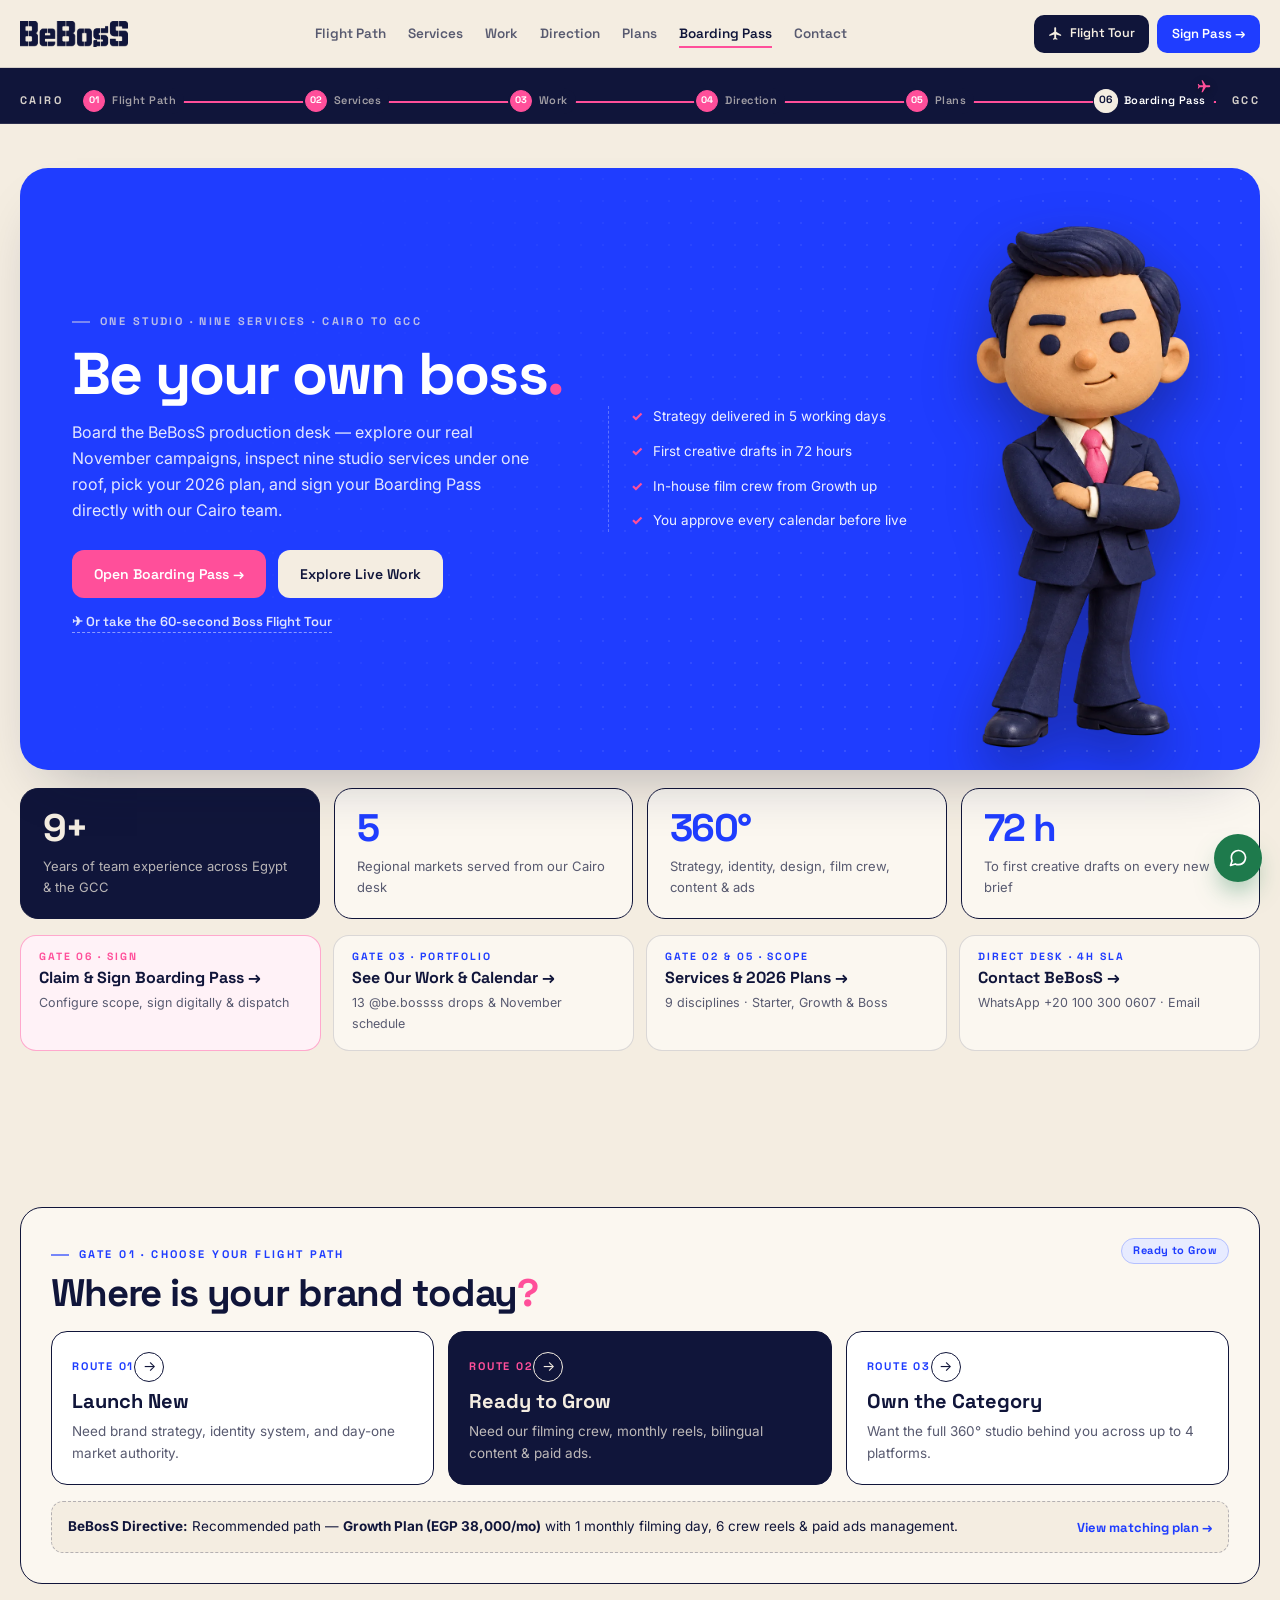
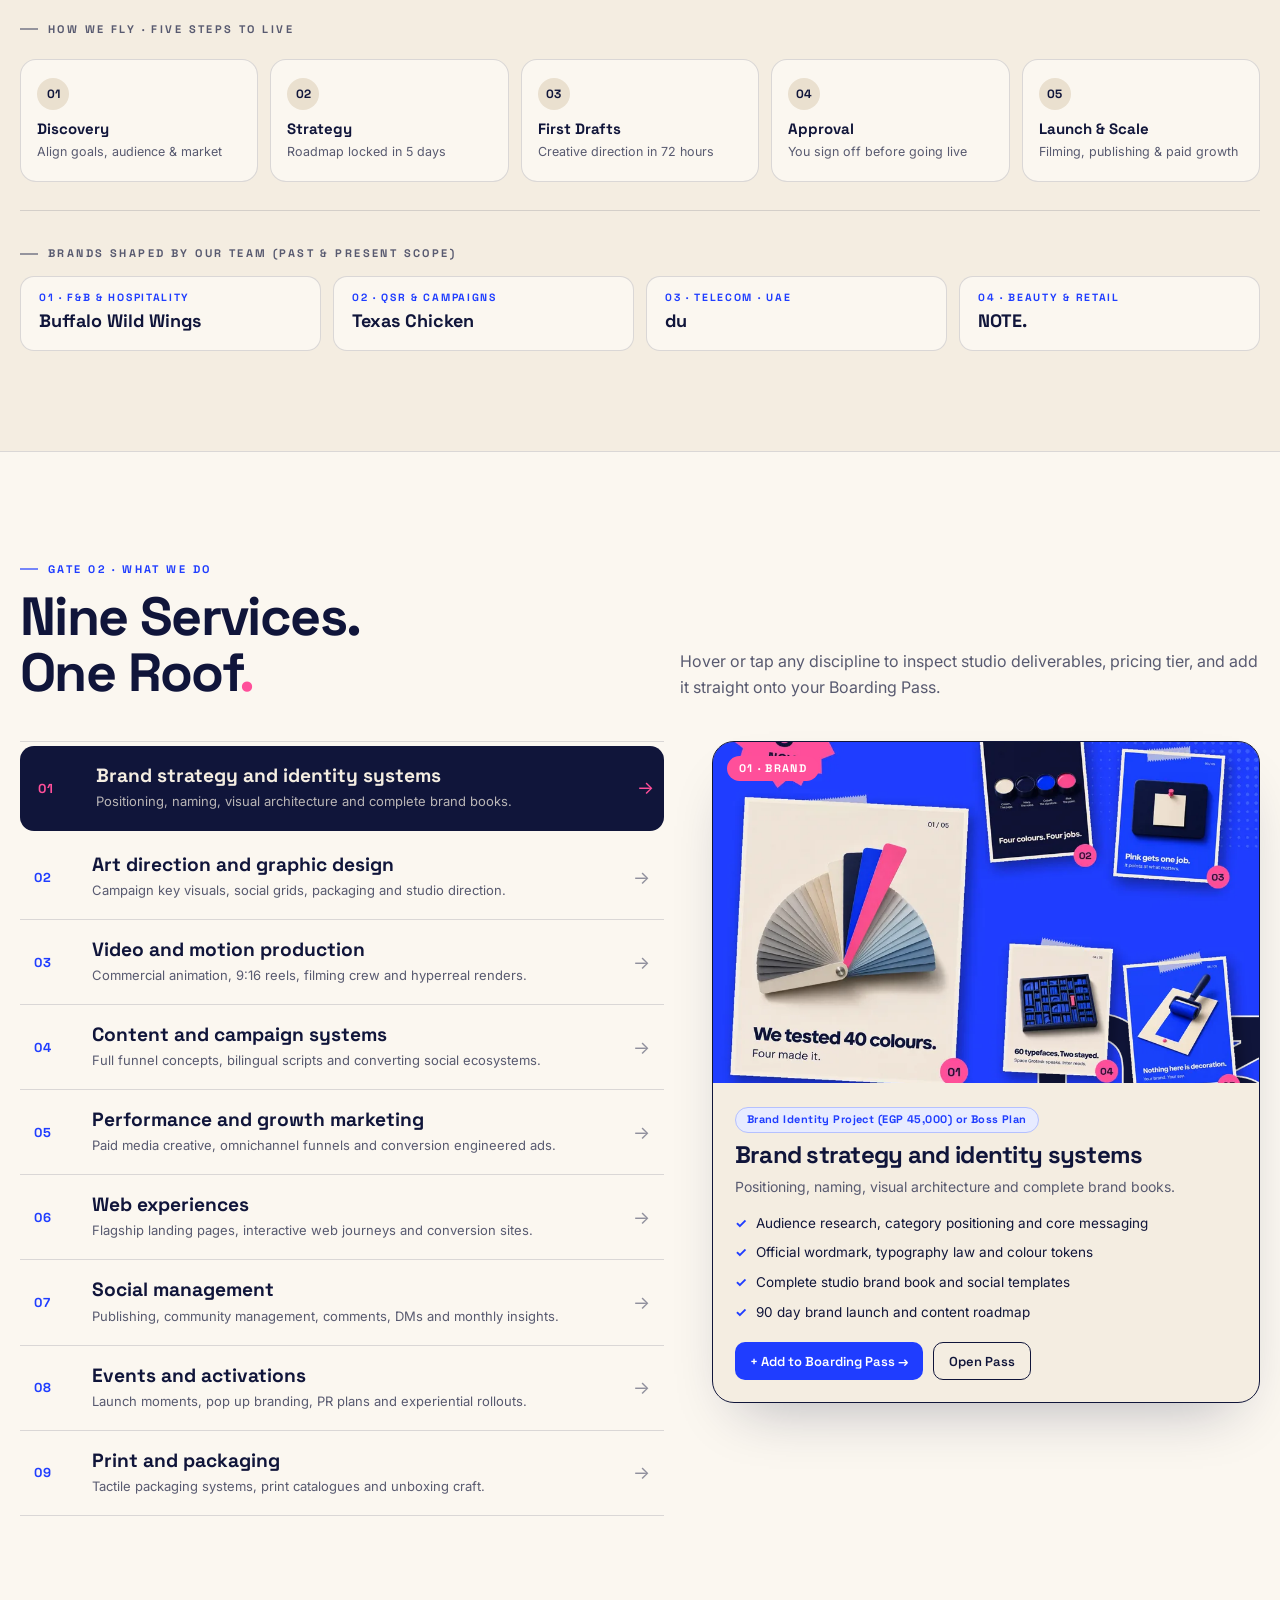
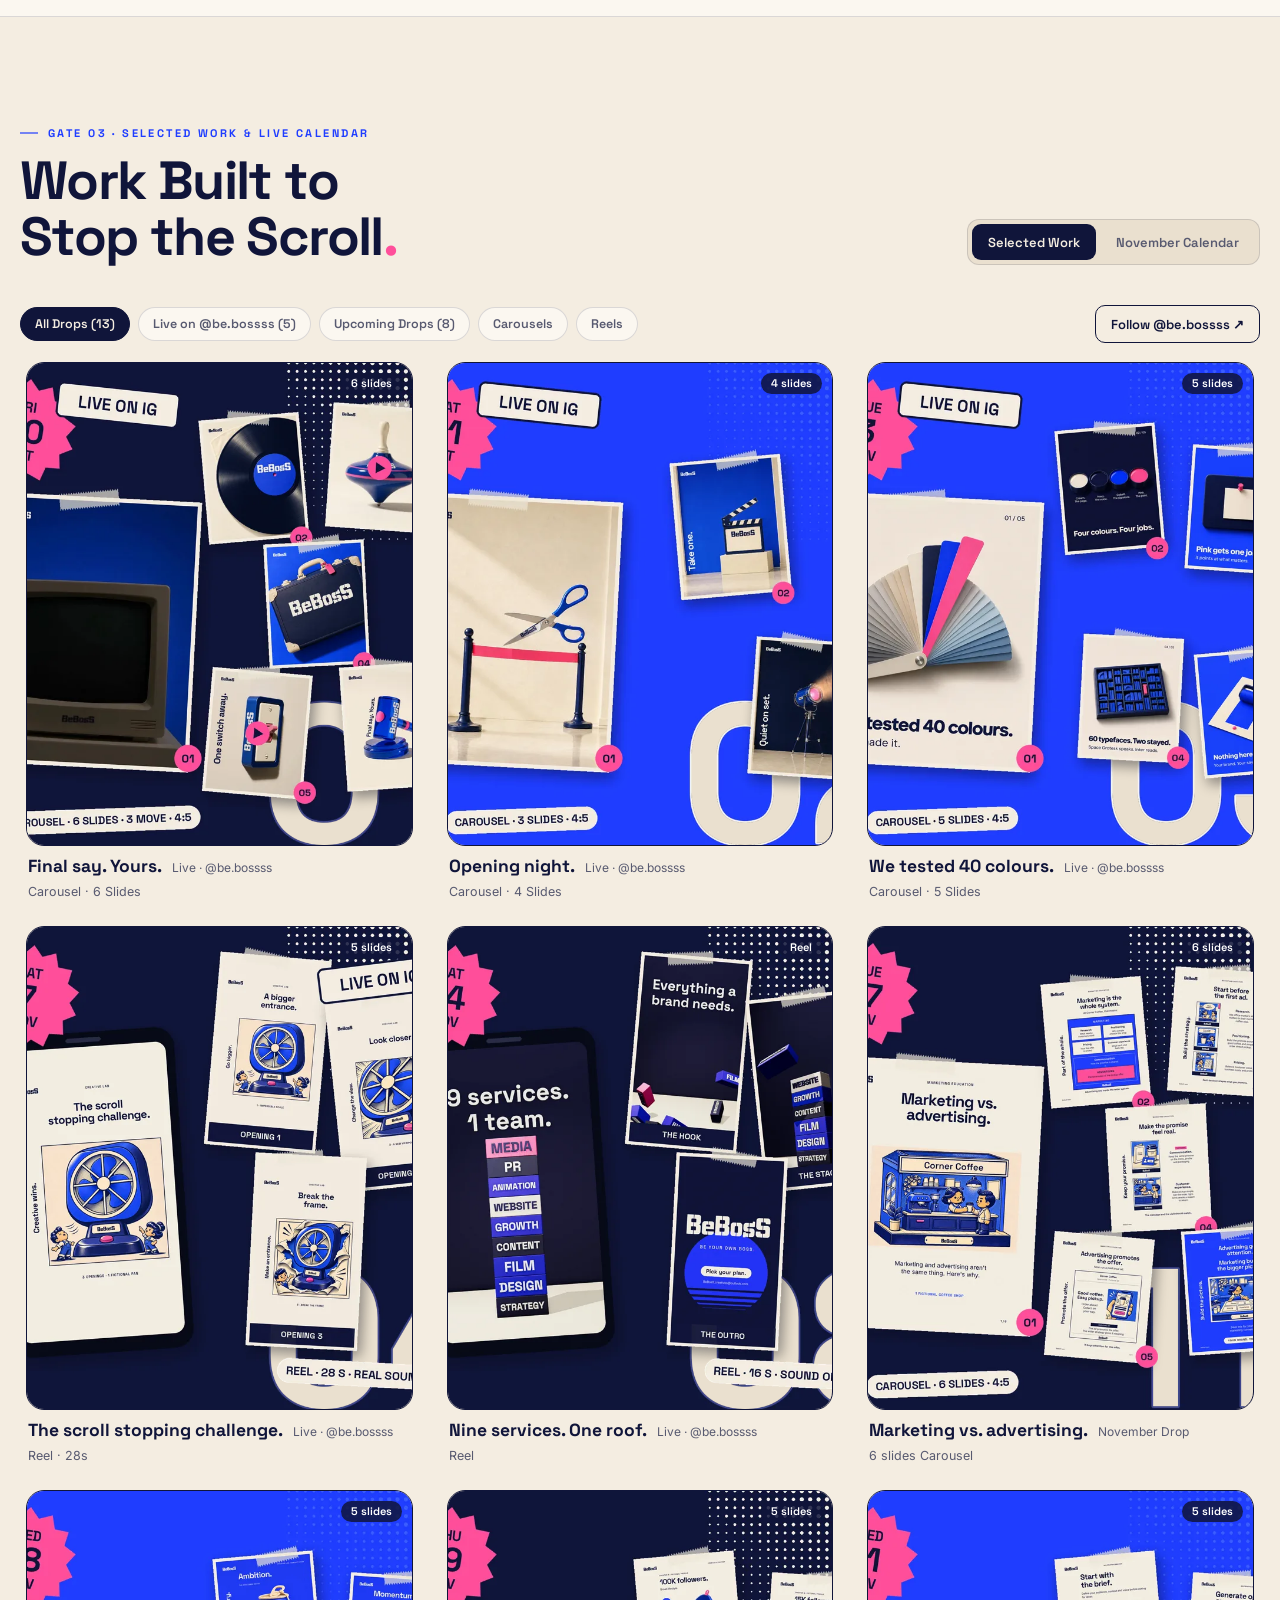
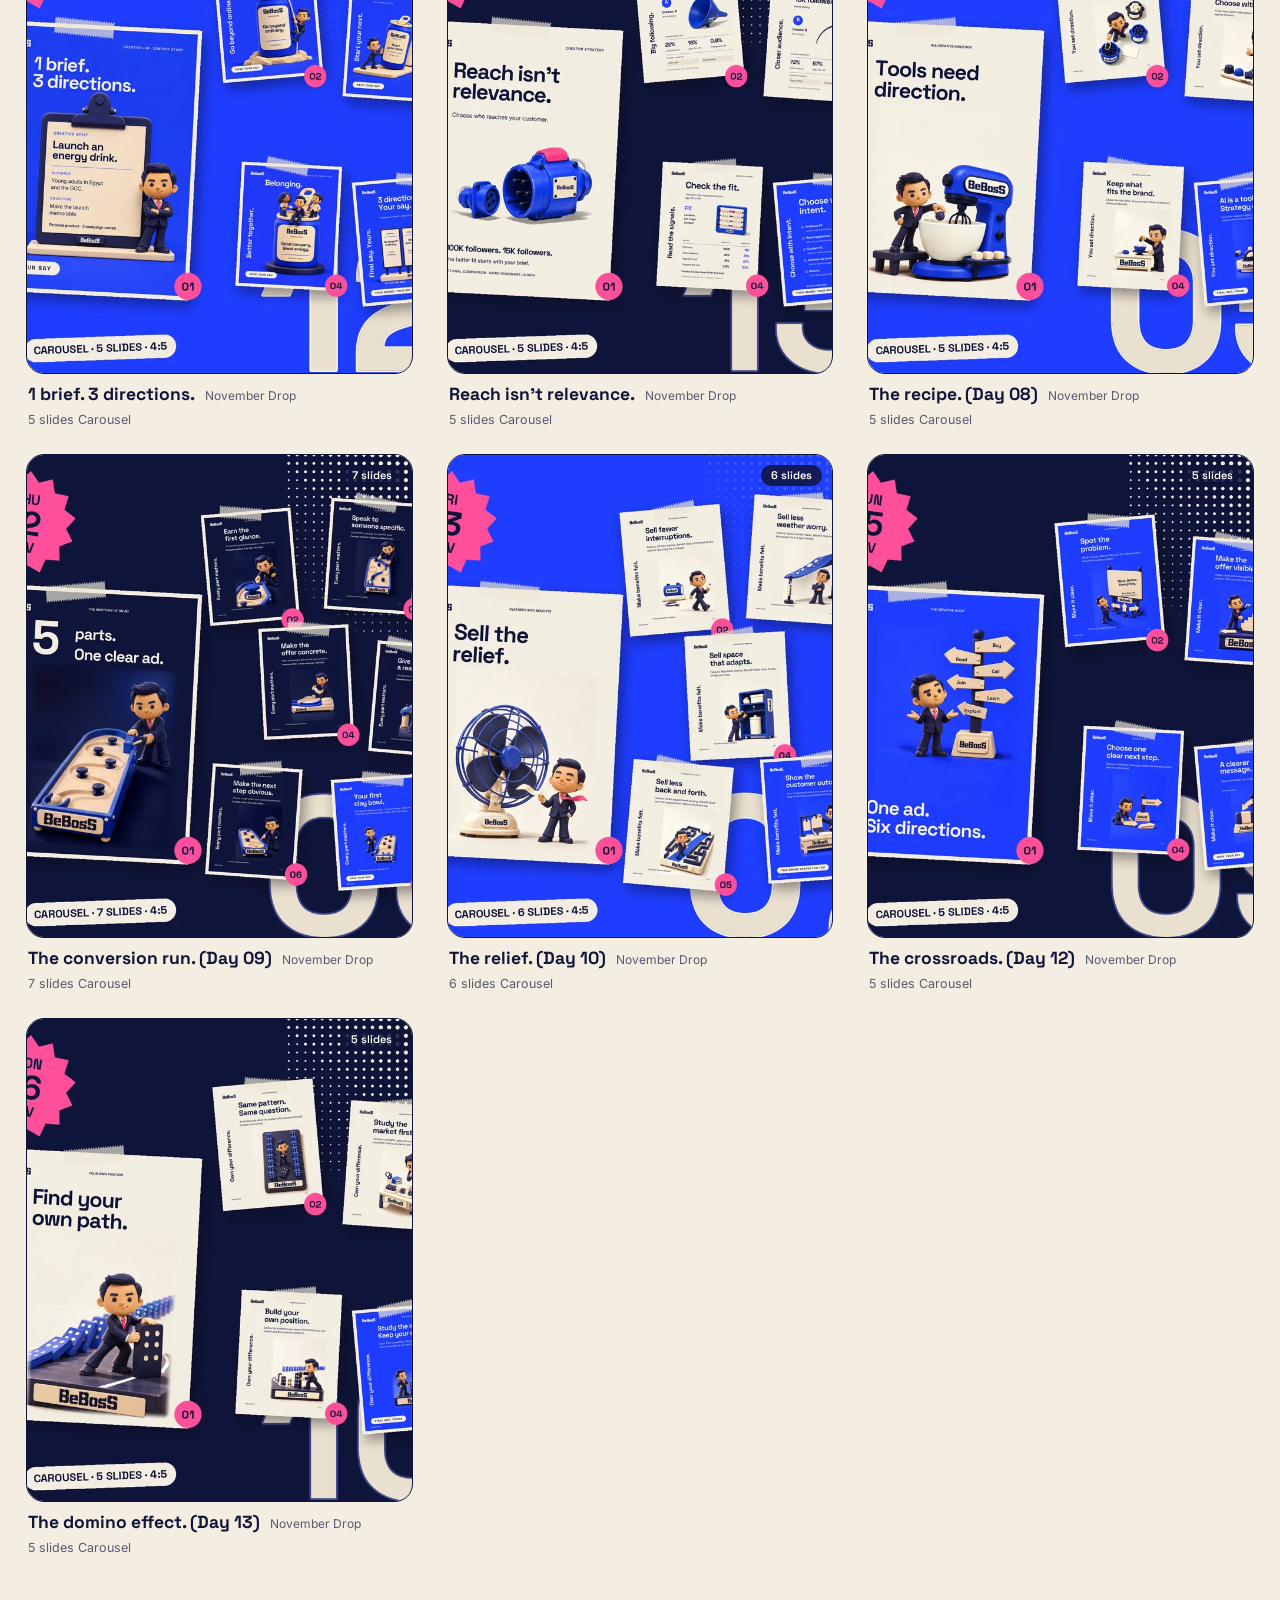
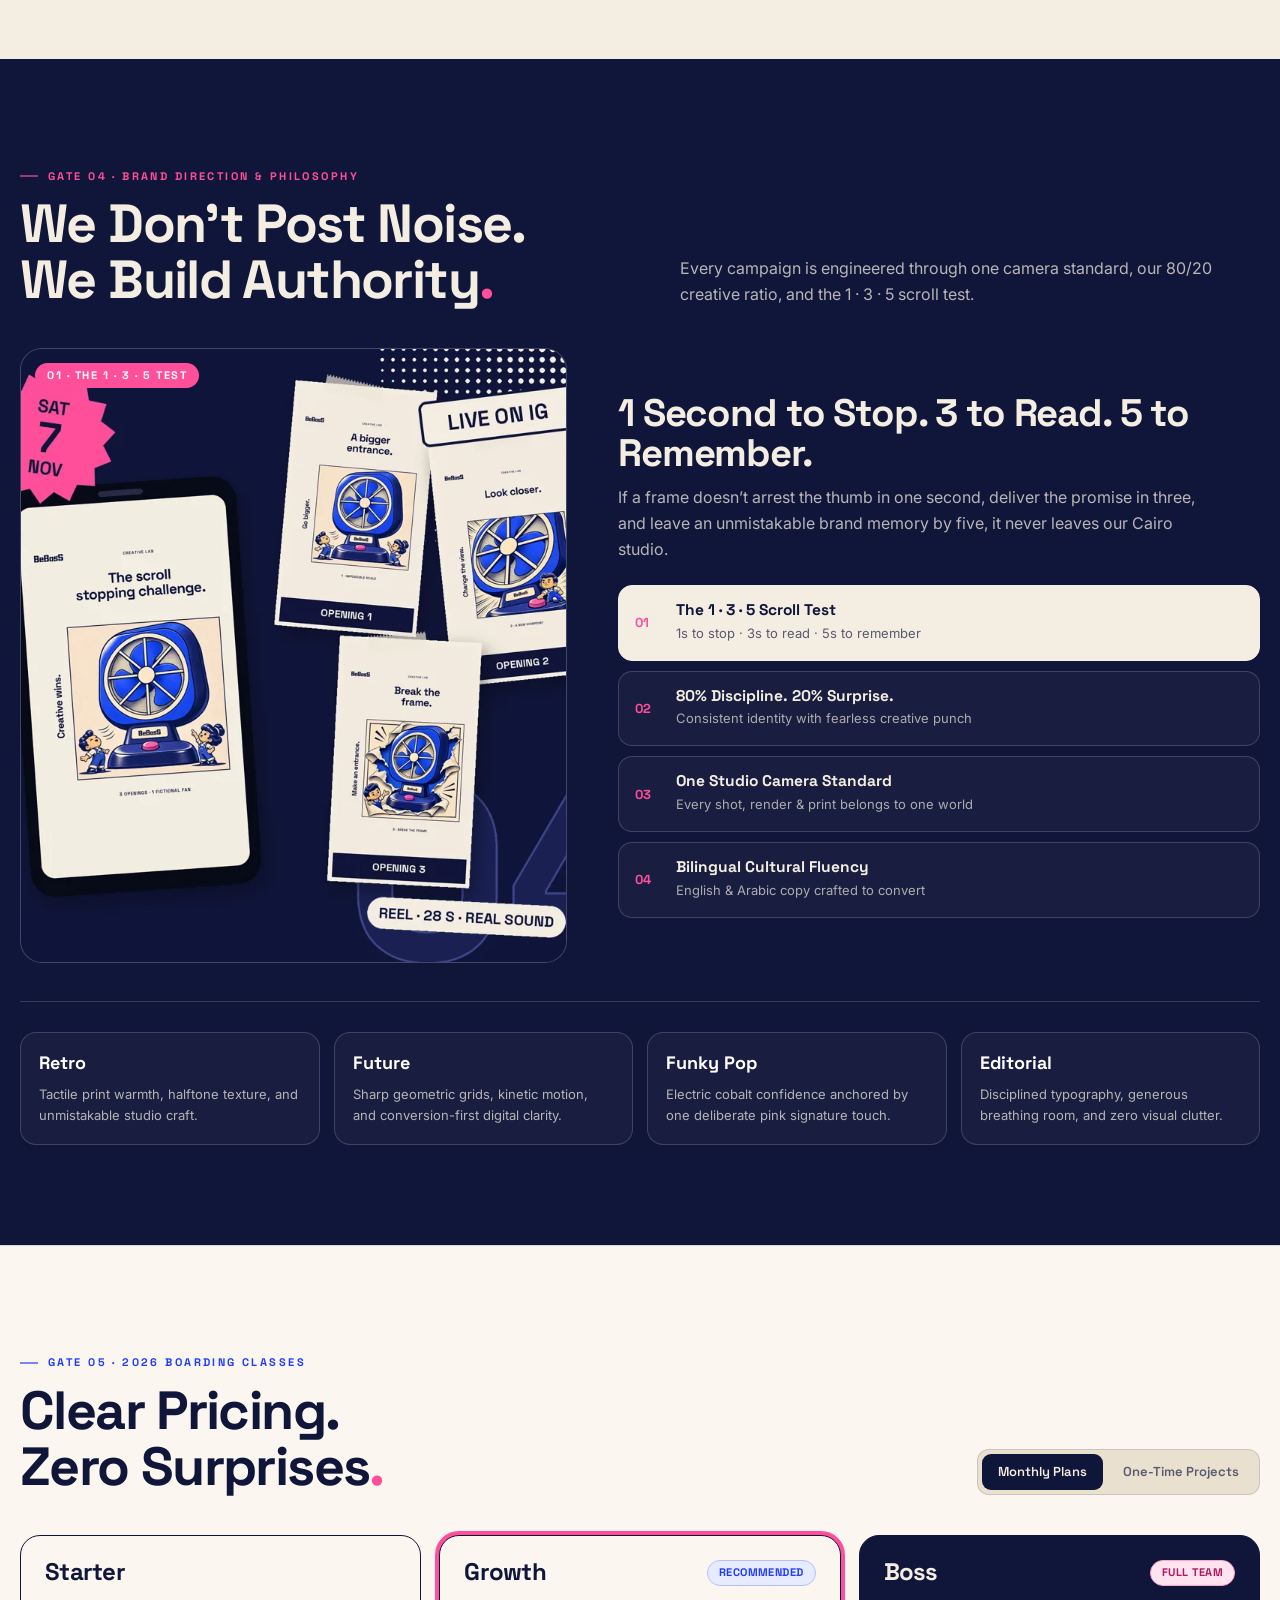
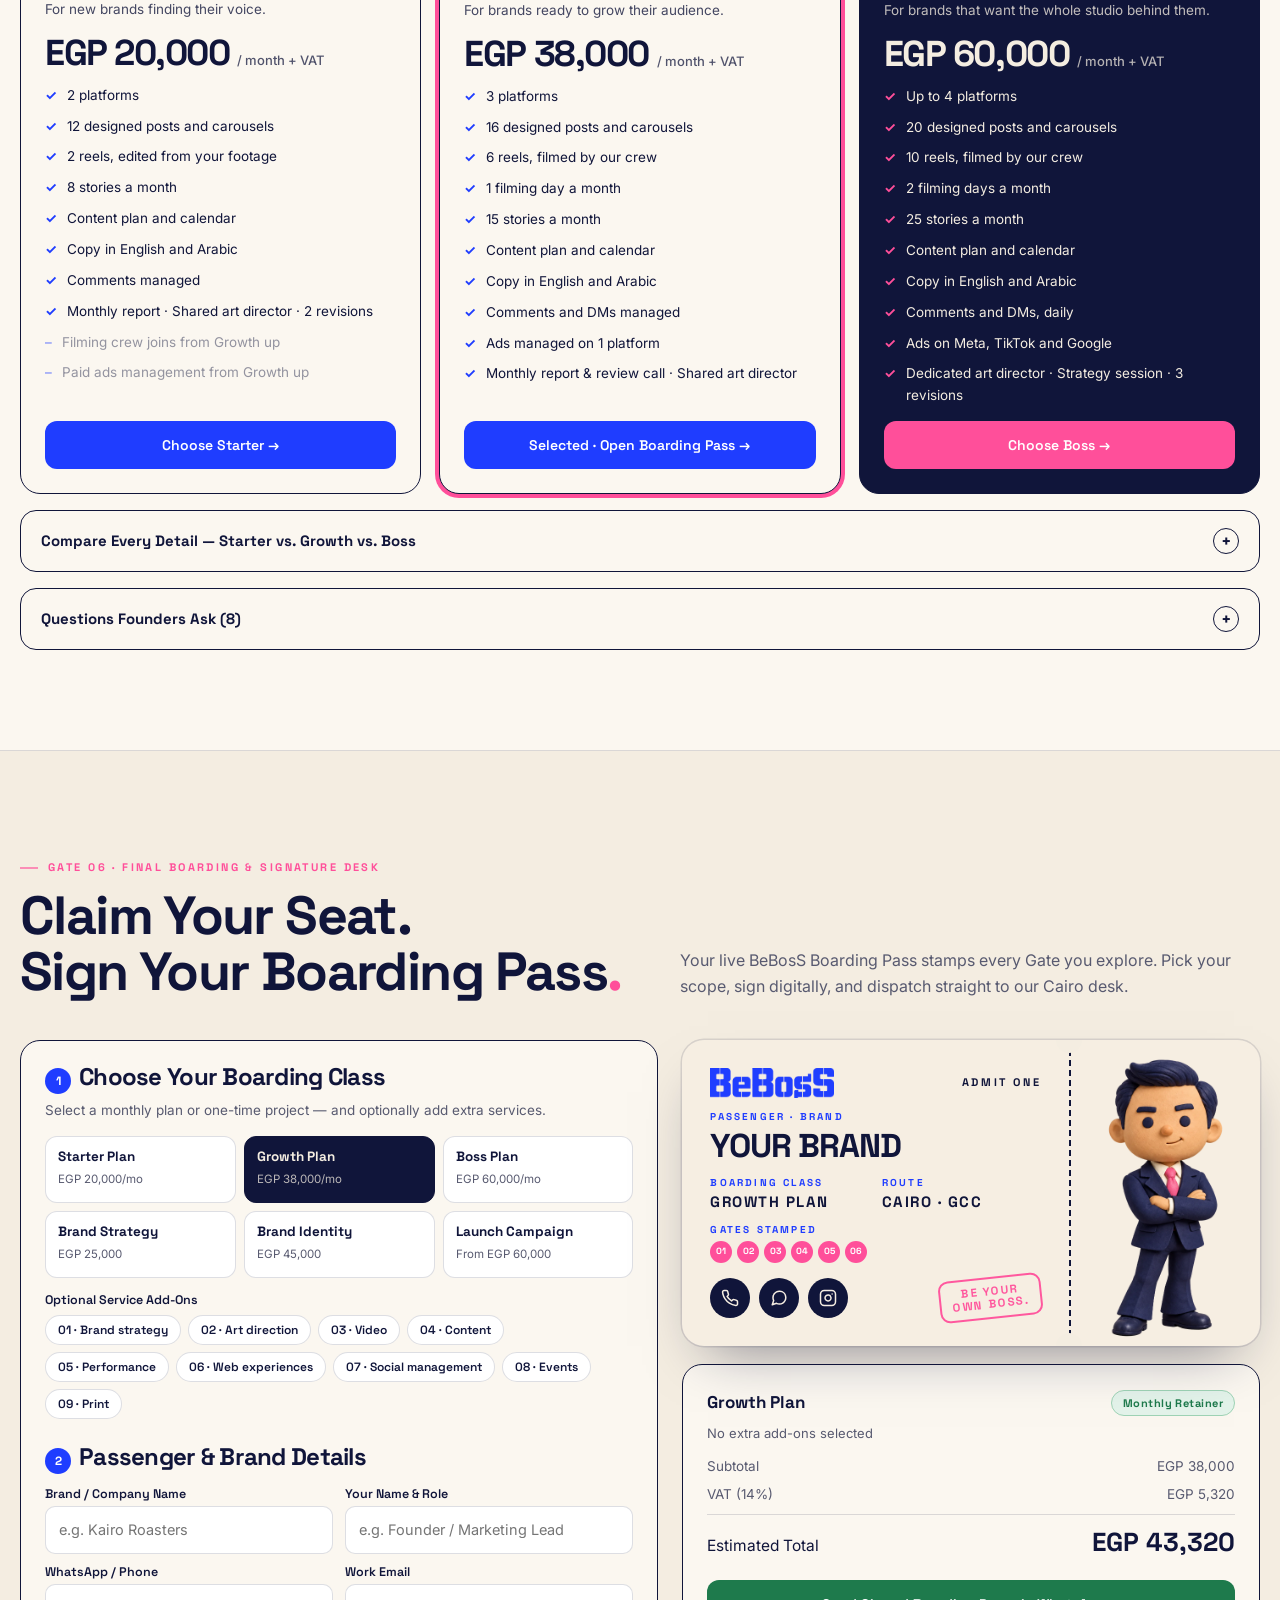
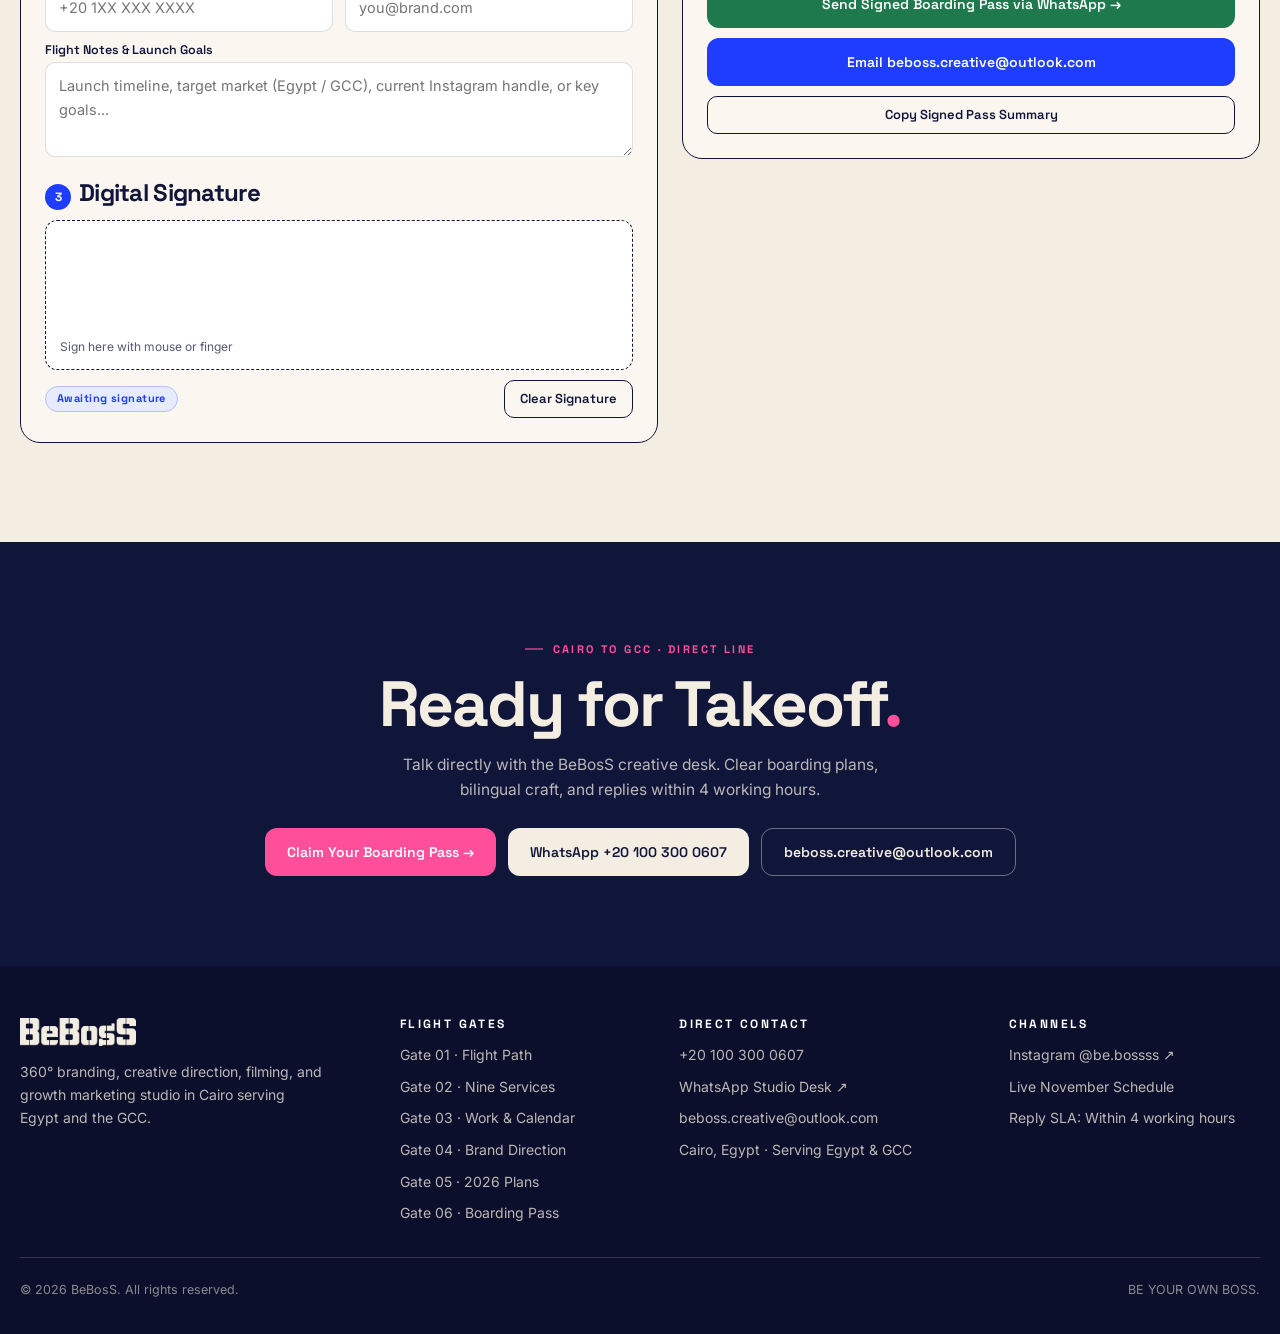
==== commit 6bb9d5f1: "Luxury BeBosS Boarding Pass & Airline Flight Journey with effortless navigation and zero overlaps" ====
--- a/index.html
+++ b/index.html
@@ -4,160 +4,209 @@
   <meta charset="UTF-8">
   <meta name="viewport" content="width=device-width, initial-scale=1.0">
   <title>BeBosS — 360° Branding, Creative Direction &amp; Marketing Studio</title>
-  <meta name="description" content="BeBosS is a 360° branding, creative direction, filming, and growth marketing studio in Cairo serving Egypt and the GCC. Be your own boss.">
+  <meta name="description" content="BeBosS is a 360° branding, creative direction, filming, and growth marketing studio in Cairo serving Egypt and the GCC. Claim your Boarding Pass and be your own boss.">
   <meta name="theme-color" content="#10153A">
   <link rel="icon" href="assets/brand/boss.webp" type="image/webp">
   <link rel="stylesheet" href="styles.css">
 </head>
 <body>
 
-  <!-- ==================== MINIMALIST STICKY HEADER ==================== -->
-  <header class="hdr" id="top">
-    <div class="wrap hdr-in">
-      <a class="brand-link" href="#top" aria-label="BeBosS Home">
-        <img src="assets/brand/wordmark-navy.png" alt="BeBosS">
-      </a>
-
-      <nav class="nav-links" id="topNav" aria-label="Primary navigation">
-        <a href="#about">About</a>
-        <a href="#services">Services</a>
-        <a href="#work">Work</a>
-        <a href="#philosophy">Direction</a>
-        <a href="#plans">Plans</a>
-        <a href="#contact">Contact</a>
-      </nav>
-
-      <div class="hdr-right">
-        <a class="btn cobalt sm" href="#sign">Sign with Us →</a>
-      </div>
-    </div>
-  </header>
+  <!-- ==================== STICKY HEADER + CAIRO ✈ GCC FLIGHT BAR ==================== -->
+  <div class="chrome">
+    <header class="hdr" id="top">
+      <div class="wrap hdr-in">
+        <a class="brand-link" href="#top" aria-label="BeBosS Home">
+          <img src="assets/brand/wordmark-navy.png" alt="BeBosS">
+        </a>
+
+        <nav class="nav-links" id="topNav" aria-label="Primary navigation">
+          <a href="#gate-01">Flight Path</a>
+          <a href="#gate-02">Services</a>
+          <a href="#gate-03">Work</a>
+          <a href="#gate-04">Direction</a>
+          <a href="#gate-05">Plans</a>
+          <a href="#gate-06">Boarding Pass</a>
+          <a href="#contact">Contact</a>
+        </nav>
+
+        <div class="hdr-right">
+          <button class="tour-btn" id="btnTour" type="button" aria-label="Start Boss Co-Pilot Flight Tour">
+            <svg viewBox="0 0 24 24" fill="currentColor"><path d="M21 16v-2l-8-5V3.5c0-.83-.67-1.5-1.5-1.5S10 2.67 10 3.5V9l-8 5v2l8-2.5V19l-2 1.5V22l3.5-1 3.5 1v-1.5L13 19v-5.5l8 2.5z"/></svg>
+            <span>Flight Tour</span>
+          </button>
+          <a class="btn cobalt sm" href="#gate-06">Sign Pass →</a>
+        </div>
+      </div>
+    </header>
+
+    <!-- Iconic CAIRO ✈ 01 — 02 — 03 — 04 — 05 — 06 GCC Live Flight Route Bar -->
+    <nav class="flight-bar" aria-label="Flight route gates">
+      <div class="wrap flight-in">
+        <span class="flight-city">CAIRO</span>
+        <div class="flight-track" id="flightTrack">
+          <div class="flight-fill" id="flightFill"></div>
+          <div class="flight-plane" id="flightPlane" aria-hidden="true">
+            <svg viewBox="0 0 24 24" fill="currentColor" style="transform:rotate(90deg)"><path d="M21 16v-2l-8-5V3.5c0-.83-.67-1.5-1.5-1.5S10 2.67 10 3.5V9l-8 5v2l8-2.5V19l-2 1.5V22l3.5-1 3.5 1v-1.5L13 19v-5.5l8 2.5z"/></svg>
+          </div>
+          <div class="flight-gates" id="flightGates">
+            <button class="flight-gate cur" type="button" data-gate="1" data-target="#gate-01"><i>01</i><span>Flight Path</span></button>
+            <button class="flight-gate" type="button" data-gate="2" data-target="#gate-02"><i>02</i><span>Services</span></button>
+            <button class="flight-gate" type="button" data-gate="3" data-target="#gate-03"><i>03</i><span>Work</span></button>
+            <button class="flight-gate" type="button" data-gate="4" data-target="#gate-04"><i>04</i><span>Direction</span></button>
+            <button class="flight-gate" type="button" data-gate="5" data-target="#gate-05"><i>05</i><span>Plans</span></button>
+            <button class="flight-gate" type="button" data-gate="6" data-target="#gate-06"><i>06</i><span>Boarding Pass</span></button>
+          </div>
+        </div>
+        <span class="flight-city">GCC</span>
+      </div>
+    </nav>
+  </div>
 
   <main>
 
-    <!-- ==================== EDITORIAL HERO ==================== -->
+    <!-- ==================== DEPARTURE HERO (COBALT CARD + THE BOSS) ==================== -->
     <section class="hero-sec">
       <div class="wrap">
-        <div class="hero-meta">
-          <span><b>BeBosS Studio</b> · Cairo — Serving Egypt &amp; the GCC</span>
-          <span>Strategy · Identity · Art Direction · Film Crew · Paid Growth</span>
-        </div>
-
-        <div class="hero-grid">
-          <div class="hero-copy">
-            <span class="eyebrow c" style="margin-bottom:18px">360° Creative &amp; Growth Studio</span>
-            <h1 class="h-hero">We Build Brands<br>People Own<span class="dot">.</span></h1>
-            <p>Strategy to sales under one roof. From brand books and on-location film crews to full-funnel campaigns built for ambitious founders across Egypt and the GCC.</p>
-            <div class="hero-cta">
-              <a class="btn cobalt" href="#sign">Start &amp; Sign a Project →</a>
-              <a class="btn line" href="#work">See Our Work</a>
-              <a class="hero-link" href="#contact">Direct Contact</a>
-            </div>
-          </div>
-
-          <div class="hero-frame">
-            <div class="hero-caption">
-              <span><i></i>THE BOSS · CAIRO</span>
-              <span>BE YOUR OWN BOSS</span>
-            </div>
-            <img src="assets/brand/boss.webp" alt="The Boss — BeBosS studio character" width="520" height="600">
-          </div>
-        </div>
-      </div>
-
-      <div class="marquee" aria-hidden="true">
-        <div class="marquee-track">
-          <span>Brand Strategy</span>
-          <span>Identity Systems</span>
-          <span>Art Direction</span>
-          <span>Video &amp; Motion</span>
-          <span>Content Systems</span>
-          <span>Performance Growth</span>
-          <span>Web Experiences</span>
-          <span>Events &amp; Packaging</span>
-          <span>Be Your Own Boss</span>
-          <span>Brand Strategy</span>
-          <span>Identity Systems</span>
-          <span>Art Direction</span>
-          <span>Video &amp; Motion</span>
-          <span>Content Systems</span>
-          <span>Performance Growth</span>
-          <span>Web Experiences</span>
-          <span>Events &amp; Packaging</span>
-          <span>Be Your Own Boss</span>
-        </div>
-      </div>
-    </section>
-
-    <!-- ==================== CHAPTER 01 · ABOUT & CLIENTS ==================== -->
-    <section class="sec" id="about">
-      <div class="wrap">
-        <div class="about-grid">
+        <div class="hero-card">
           <div>
-            <span class="eyebrow c">01 · About BeBosS</span>
-            <h2 class="h-xl" style="margin-top:14px">One Studio.<br>Nine Disciplines<span class="dot">.</span></h2>
-            <p class="lead">Founders shouldn’t juggle four separate agencies just to look like one brand. BeBosS brings brand strategy, visual direction, in-house filming, bilingual content, and paid performance together under one creative lead.</p>
-            <div class="values-strip">
-              <span>One Camera Standard</span>
-              <span>Bilingual EN · AR</span>
-              <span>72h First Drafts</span>
-              <span>4h Reply SLA</span>
-            </div>
-          </div>
-
-          <div class="stat-grid" aria-label="BeBosS studio benchmarks">
-            <div class="stat-cell">
-              <b>9+</b>
-              <span>Years shaping brands across Egypt &amp; the GCC</span>
-            </div>
-            <div class="stat-cell">
-              <b>5</b>
-              <span>Regional markets served from our Cairo studio</span>
-            </div>
-            <div class="stat-cell">
-              <b>360°</b>
-              <span>Strategy to sales under one unified creative roof</span>
-            </div>
-            <div class="stat-cell">
-              <b>72 h</b>
-              <span>First creative drafts delivered after project kickoff</span>
-            </div>
-          </div>
-        </div>
-
+            <span class="eyebrow w">ONE STUDIO · NINE SERVICES · CAIRO TO GCC</span>
+            <h1>Be your own boss<span class="dot">.</span></h1>
+            <p class="hero-p">Board the BeBosS production desk — explore our real November campaigns, inspect nine studio services under one roof, pick your 2026 plan, and sign your Boarding Pass directly with our Cairo team.</p>
+            <div class="hero-actions">
+              <a class="btn pink" href="#gate-06">Open Boarding Pass →</a>
+              <a class="btn cream" href="#gate-03">Explore Live Work</a>
+            </div>
+            <button class="hero-tour-link" id="btnHeroTour" type="button">✈ Or take the 60-second Boss Flight Tour</button>
+          </div>
+
+          <ul class="hero-checks">
+            <li>Strategy delivered in 5 working days</li>
+            <li>First creative drafts in 72 hours</li>
+            <li>In-house film crew from Growth up</li>
+            <li>You approve every calendar before live</li>
+          </ul>
+
+          <div class="hero-boss">
+            <img src="assets/brand/boss.webp" alt="The Boss — BeBosS studio character" width="250" height="310">
+          </div>
+        </div>
+
+        <!-- 4 Canonical Studio Stats (Navy anchor + 3 Paper cards) -->
+        <div class="stats-row" aria-label="BeBosS studio benchmarks">
+          <div class="stat-box dark">
+            <b>9+</b>
+            <span>Years of team experience across Egypt &amp; the GCC</span>
+          </div>
+          <div class="stat-box">
+            <b>5</b>
+            <span>Regional markets served from our Cairo desk</span>
+          </div>
+          <div class="stat-box">
+            <b>360°</b>
+            <span>Strategy, identity, design, film crew, content &amp; ads</span>
+          </div>
+          <div class="stat-box">
+            <b>72 h</b>
+            <span>To first creative drafts on every new brief</span>
+          </div>
+        </div>
+
+        <!-- 4 Instant Client Boarding Gates (Zero Confusion — Pick Your Destination) -->
+        <div class="quick-gates" aria-label="Quick destinations">
+          <a class="qgate accent" href="#gate-06">
+            <small>GATE 06 · SIGN</small>
+            <strong>Claim &amp; Sign Boarding Pass →</strong>
+            <span>Configure scope, sign digitally &amp; dispatch</span>
+          </a>
+          <a class="qgate" href="#gate-03">
+            <small>GATE 03 · PORTFOLIO</small>
+            <strong>See Our Work &amp; Calendar →</strong>
+            <span>13 @be.bossss drops &amp; November schedule</span>
+          </a>
+          <a class="qgate" href="#gate-05">
+            <small>GATE 02 &amp; 05 · SCOPE</small>
+            <strong>Services &amp; 2026 Plans →</strong>
+            <span>9 disciplines · Starter, Growth &amp; Boss</span>
+          </a>
+          <a class="qgate" href="#contact">
+            <small>DIRECT DESK · 4H SLA</small>
+            <strong>Contact BeBosS →</strong>
+            <span>WhatsApp +20 100 300 0607 · Email</span>
+          </a>
+        </div>
+      </div>
+    </section>
+
+    <!-- ==================== GATE 01 · CHOOSE YOUR FLIGHT PATH ==================== -->
+    <section class="sec" id="gate-01" data-gate-sec="1">
+      <div class="wrap">
+        <div class="panel">
+          <div style="display:flex;justify-content:space-between;align-items:flex-start;gap:14px;flex-wrap:wrap">
+            <div>
+              <span class="eyebrow c">GATE 01 · CHOOSE YOUR FLIGHT PATH</span>
+              <h2 class="h-lg" style="margin-top:10px">Where is your brand today<span class="dot">?</span></h2>
+            </div>
+            <span class="pill cob" id="routeBadge">Ready to Grow</span>
+          </div>
+
+          <div class="flight-routes" id="flightRoutes" role="tablist" aria-label="Brand flight stage">
+            <button class="route-card" type="button" data-route="launch">
+              <div class="route-top"><small>ROUTE 01</small><i aria-hidden="true">→</i></div>
+              <strong>Launch New</strong>
+              <p>Need brand strategy, identity system, and day-one market authority.</p>
+            </button>
+            <button class="route-card on" type="button" data-route="grow">
+              <div class="route-top"><small>ROUTE 02</small><i aria-hidden="true">→</i></div>
+              <strong>Ready to Grow</strong>
+              <p>Need our filming crew, monthly reels, bilingual content &amp; paid ads.</p>
+            </button>
+            <button class="route-card" type="button" data-route="own">
+              <div class="route-top"><small>ROUTE 03</small><i aria-hidden="true">→</i></div>
+              <strong>Own the Category</strong>
+              <p>Want the full 360° studio behind you across up to 4 platforms.</p>
+            </button>
+          </div>
+
+          <div class="directive-bar">
+            <span id="routeDirective"><b>BeBosS Directive:</b> Recommended path — <b>Growth Plan (EGP 38,000/mo)</b> with 1 monthly filming day, 6 crew reels &amp; paid ads management.</span>
+            <a href="#gate-05" id="routeAction">View matching plan →</a>
+          </div>
+        </div>
+
+        <!-- Five Steps to Live -->
+        <div style="margin-top:28px">
+          <span class="eyebrow">HOW WE FLY · FIVE STEPS TO LIVE</span>
+          <div class="steps-5">
+            <div class="step-tile"><b>01</b><strong>Discovery</strong><span>Align goals, audience &amp; market</span></div>
+            <div class="step-tile"><b>02</b><strong>Strategy</strong><span>Roadmap locked in 5 days</span></div>
+            <div class="step-tile"><b>03</b><strong>First Drafts</strong><span>Creative direction in 72 hours</span></div>
+            <div class="step-tile"><b>04</b><strong>Approval</strong><span>You sign off before going live</span></div>
+            <div class="step-tile"><b>05</b><strong>Launch &amp; Scale</strong><span>Filming, publishing &amp; paid growth</span></div>
+          </div>
+        </div>
+
+        <!-- Selected Regional & Global Experience -->
         <div class="clients-band">
-          <span class="eyebrow">Selected Regional &amp; Global Experience</span>
+          <span class="eyebrow">BRANDS SHAPED BY OUR TEAM (PAST &amp; PRESENT SCOPE)</span>
           <div class="clients-row">
-            <div class="client-item">
-              <small>01 · F&amp;B &amp; HOSPITALITY</small>
-              <strong>Buffalo Wild Wings</strong>
-            </div>
-            <div class="client-item">
-              <small>02 · QSR &amp; CAMPAIGNS</small>
-              <strong>Texas Chicken</strong>
-            </div>
-            <div class="client-item">
-              <small>03 · TELECOM · UAE</small>
-              <strong>du</strong>
-            </div>
-            <div class="client-item">
-              <small>04 · BEAUTY &amp; RETAIL</small>
-              <strong>NOTE.</strong>
-            </div>
-          </div>
-        </div>
-      </div>
-    </section>
-
-    <!-- ==================== CHAPTER 02 · INTERACTIVE SERVICES ==================== -->
-    <section class="sec sec-paper" id="services">
+            <div class="client-item"><small>01 · F&amp;B &amp; HOSPITALITY</small><strong>Buffalo Wild Wings</strong></div>
+            <div class="client-item"><small>02 · QSR &amp; CAMPAIGNS</small><strong>Texas Chicken</strong></div>
+            <div class="client-item"><small>03 · TELECOM · UAE</small><strong>du</strong></div>
+            <div class="client-item"><small>04 · BEAUTY &amp; RETAIL</small><strong>NOTE.</strong></div>
+          </div>
+        </div>
+      </div>
+    </section>
+
+    <!-- ==================== GATE 02 · NINE SERVICES, ONE ROOF ==================== -->
+    <section class="sec sec-paper" id="gate-02" data-gate-sec="2">
       <div class="wrap">
         <div class="sec-head">
           <div>
-            <span class="eyebrow c">02 · What We Do</span>
+            <span class="eyebrow c">GATE 02 · WHAT WE DO</span>
             <h2 class="h-xl">Nine Services.<br>One Roof<span class="dot">.</span></h2>
           </div>
-          <p class="lead" style="margin:0">Hover or select any discipline to inspect studio deliverables, pricing tier, and add it straight to your project brief.</p>
+          <p class="lead" style="margin:0">Hover or tap any discipline to inspect studio deliverables, pricing tier, and add it straight onto your Boarding Pass.</p>
         </div>
 
         <div class="svc-layout">
@@ -167,12 +216,12 @@
       </div>
     </section>
 
-    <!-- ==================== CHAPTER 03 · SELECTED WORK & CALENDAR ==================== -->
-    <section class="sec" id="work">
+    <!-- ==================== GATE 03 · SELECTED WORK & LIVE CALENDAR ==================== -->
+    <section class="sec" id="gate-03" data-gate-sec="3">
       <div class="wrap">
         <div class="sec-head">
           <div>
-            <span class="eyebrow c">03 · Selected Work &amp; Live Feed</span>
+            <span class="eyebrow c">GATE 03 · SELECTED WORK &amp; LIVE CALENDAR</span>
             <h2 class="h-xl">Work Built to<br>Stop the Scroll<span class="dot">.</span></h2>
           </div>
           <div class="tabs" id="workTabs" role="tablist" aria-label="Work view switch">
@@ -181,7 +230,7 @@
           </div>
         </div>
 
-        <!-- View A: Clean Editorial Selected Work Gallery -->
+        <!-- View A: Editorial Selected Work Gallery -->
         <div id="workGalleryWrap">
           <div class="cal-tools">
             <div class="chips" id="workChips">
@@ -211,12 +260,12 @@
       </div>
     </section>
 
-    <!-- ==================== CHAPTER 04 · PHILOSOPHY & DIRECTION ==================== -->
-    <section class="sec sec-navy" id="philosophy">
+    <!-- ==================== GATE 04 · BRAND DIRECTION & FLIGHT DECK ==================== -->
+    <section class="sec sec-navy" id="gate-04" data-gate-sec="4">
       <div class="wrap">
         <div class="sec-head">
           <div>
-            <span class="eyebrow p">04 · Brand Direction &amp; Philosophy</span>
+            <span class="eyebrow p">GATE 04 · BRAND DIRECTION &amp; PHILOSOPHY</span>
             <h2 class="h-xl">We Don’t Post Noise.<br>We Build Authority<span class="dot">.</span></h2>
           </div>
           <p class="lead" style="margin:0">Every campaign is engineered through one camera standard, our 80/20 creative ratio, and the 1 · 3 · 5 scroll test.</p>
@@ -225,43 +274,31 @@
         <div class="phil-grid">
           <div class="phil-stage">
             <span class="phil-badge" id="philBadge">01 · THE 1 · 3 · 5 TEST</span>
-            <img id="philImg" src="assets/brand/launch-carousel.webp" alt="BeBosS creative direction visual">
+            <img id="philImg" src="assets/calendar/post-04-the-scroll-stopping-challenge.webp" alt="BeBosS creative direction visual">
           </div>
 
           <div>
             <h3 class="h-lg" id="philTitle" style="color:var(--cream)">1 Second to Stop. 3 to Read. 5 to Remember.</h3>
-            <p class="lead" id="philDesc" style="margin-top:12px">If a visual doesn’t arrest the thumb in one second, communicate the idea in three, and leave a signature memory by five, it never leaves our Cairo studio.</p>
+            <p class="lead" id="philDesc" style="margin-top:12px">If a frame doesn’t arrest the thumb in one second, deliver the promise in three, and leave an unmistakable brand memory by five, it never leaves our Cairo studio.</p>
             <div class="phil-steps" id="philSteps"></div>
           </div>
         </div>
 
         <div class="pillars-row">
-          <div class="pillar-d">
-            <b>Retro</b>
-            <p>Tactile print warmth, halftone texture, and unmistakable studio craft.</p>
-          </div>
-          <div class="pillar-d">
-            <b>Future</b>
-            <p>Sharp geometric grids, kinetic motion, and conversion-first digital clarity.</p>
-          </div>
-          <div class="pillar-d">
-            <b>Funky Pop</b>
-            <p>Electric cobalt confidence anchored by one deliberate pink signature touch.</p>
-          </div>
-          <div class="pillar-d">
-            <b>Editorial</b>
-            <p>Disciplined typography, generous breathing room, and zero visual clutter.</p>
-          </div>
-        </div>
-      </div>
-    </section>
-
-    <!-- ==================== CHAPTER 05 · PLANS & PRICING ==================== -->
-    <section class="sec sec-paper" id="plans">
+          <div class="pillar-d"><b>Retro</b><p>Tactile print warmth, halftone texture, and unmistakable studio craft.</p></div>
+          <div class="pillar-d"><b>Future</b><p>Sharp geometric grids, kinetic motion, and conversion-first digital clarity.</p></div>
+          <div class="pillar-d"><b>Funky Pop</b><p>Electric cobalt confidence anchored by one deliberate pink signature touch.</p></div>
+          <div class="pillar-d"><b>Editorial</b><p>Disciplined typography, generous breathing room, and zero visual clutter.</p></div>
+        </div>
+      </div>
+    </section>
+
+    <!-- ==================== GATE 05 · 2026 PLANS & BOARDING CLASSES ==================== -->
+    <section class="sec sec-paper" id="gate-05" data-gate-sec="5">
       <div class="wrap">
         <div class="sec-head">
           <div>
-            <span class="eyebrow c">05 · 2026 Investment</span>
+            <span class="eyebrow c">GATE 05 · 2026 BOARDING CLASSES</span>
             <h2 class="h-xl">Clear Pricing.<br>Zero Surprises<span class="dot">.</span></h2>
           </div>
           <div class="tabs" id="planTabs" role="tablist" aria-label="Pricing model">
@@ -306,21 +343,21 @@
       </div>
     </section>
 
-    <!-- ==================== CHAPTER 06 · SIGN & BOARDING PASS ==================== -->
-    <section class="sec" id="sign">
+    <!-- ==================== GATE 06 · SIGNATURE BOARDING PASS & SIGN DESK ==================== -->
+    <section class="sec" id="gate-06" data-gate-sec="6">
       <div class="wrap">
         <div class="sec-head">
           <div>
-            <span class="eyebrow p">06 · Start &amp; Sign With BeBosS</span>
-            <h2 class="h-xl">Claim Your Seat.<br>Sign Your Brief<span class="dot">.</span></h2>
-          </div>
-          <p class="lead" style="margin:0">Pick your scope, fill in your brand, sign digitally, and dispatch your BeBosS Boarding Pass directly to our Cairo desk.</p>
+            <span class="eyebrow p">GATE 06 · FINAL BOARDING &amp; SIGNATURE DESK</span>
+            <h2 class="h-xl">Claim Your Seat.<br>Sign Your Boarding Pass<span class="dot">.</span></h2>
+          </div>
+          <p class="lead" style="margin:0">Your live BeBosS Boarding Pass stamps every Gate you explore. Pick your scope, sign digitally, and dispatch straight to our Cairo desk.</p>
         </div>
 
         <div class="board">
           <!-- Left: 3-Step Client Brief & Digital Signature -->
           <div class="card">
-            <h3 class="h-md"><span class="step-num">1</span>Choose Your Scope</h3>
+            <h3 class="h-md"><span class="step-num">1</span>Choose Your Boarding Class</h3>
             <p style="margin:6px 0 14px;font-size:13.5px;color:var(--muted)">Select a monthly plan or one-time project — and optionally add extra services.</p>
             <div class="opt-grid" id="scopeOpts"></div>
 
@@ -329,7 +366,7 @@
               <div class="addons" id="addonBtns"></div>
             </div>
 
-            <h3 class="h-md" style="margin-top:28px;margin-bottom:14px"><span class="step-num">2</span>Your Brand Details</h3>
+            <h3 class="h-md" style="margin-top:26px;margin-bottom:14px"><span class="step-num">2</span>Passenger &amp; Brand Details</h3>
             <div class="grid g2" style="gap:12px">
               <div class="field">
                 <label for="inBrand">Brand / Company Name</label>
@@ -351,7 +388,7 @@
               </div>
             </div>
             <div class="field">
-              <label for="inNotes">What are we building together?</label>
+              <label for="inNotes">Flight Notes &amp; Launch Goals</label>
               <textarea id="inNotes" rows="3" placeholder="Launch timeline, target market (Egypt / GCC), current Instagram handle, or key goals..."></textarea>
             </div>
 
@@ -366,7 +403,7 @@
             </div>
           </div>
 
-          <!-- Right: Live BeBosS Signature Boarding Pass & Dispatch -->
+          <!-- Right: Live Signature BeBosS Boarding Pass + Dispatch -->
           <div class="sticky" style="display:grid;gap:18px">
             <div class="ticket" aria-label="Live BeBosS Boarding Pass">
               <div class="t-main">
@@ -374,11 +411,11 @@
                   <img src="assets/brand/wordmark-cobalt.png" alt="BeBosS">
                   <span>ADMIT ONE</span>
                 </div>
-                <div class="t-lbl" style="margin-top:16px">PASSENGER · BRAND</div>
+                <div class="t-lbl" style="margin-top:14px">PASSENGER · BRAND</div>
                 <div class="t-name" id="tName">YOUR BRAND</div>
                 <div class="t-row">
                   <div>
-                    <div class="t-lbl">SELECTED PLAN</div>
+                    <div class="t-lbl">BOARDING CLASS</div>
                     <strong id="tScope">GROWTH PLAN</strong>
                   </div>
                   <div>
@@ -386,18 +423,24 @@
                     <strong>CAIRO · GCC</strong>
                   </div>
                 </div>
-                <div class="t-icons">
-                  <a href="tel:+201003000607" aria-label="Call BeBosS">
-                    <svg viewBox="0 0 24 24" fill="none" stroke="currentColor" stroke-width="2" stroke-linecap="round" stroke-linejoin="round"><path d="M22 16.92v3a2 2 0 0 1-2.18 2 19.79 19.79 0 0 1-8.63-3.07 19.5 19.5 0 0 1-6-6 19.79 19.79 0 0 1-3.07-8.67A2 2 0 0 1 4.11 2h3a2 2 0 0 1 2 1.72c.127.96.361 1.903.7 2.81a2 2 0 0 1-.45 2.11L8.09 9.91a16 16 0 0 0 6 6l1.27-1.27a2 2 0 0 1 2.11-.45c.907.339 1.85.573 2.81.7A2 2 0 0 1 22 16.92z"/></svg>
-                  </a>
-                  <a href="https://wa.me/201003000607" target="_blank" rel="noopener" aria-label="WhatsApp BeBosS">
-                    <svg viewBox="0 0 24 24" fill="none" stroke="currentColor" stroke-width="2" stroke-linecap="round" stroke-linejoin="round"><path d="M21 11.5a8.38 8.38 0 0 1-.9 3.8 8.5 8.5 0 0 1-7.6 4.7 8.38 8.38 0 0 1-3.8-.9L3 21l1.9-5.7a8.38 8.38 0 0 1-.9-3.8 8.5 8.5 0 0 1 4.7-7.6 8.38 8.38 0 0 1 3.8-.9h.5a8.48 8.48 0 0 1 8 8v.5z"/></svg>
-                  </a>
-                  <a href="https://www.instagram.com/be.bossss/" target="_blank" rel="noopener" aria-label="BeBosS Instagram">
-                    <svg viewBox="0 0 24 24" fill="none" stroke="currentColor" stroke-width="2" stroke-linecap="round" stroke-linejoin="round"><rect x="2" y="2" width="20" height="20" rx="5"/><path d="M16 11.37A4 4 0 1 1 12.63 8 4 4 0 0 1 16 11.37z"/><line x1="17.5" y1="6.5" x2="17.51" y2="6.5"/></svg>
-                  </a>
+                <div class="t-lbl">GATES STAMPED</div>
+                <div class="t-gates" id="tGates">
+                  <i class="ok">01</i><i>02</i><i>03</i><i>04</i><i>05</i><i>06</i>
                 </div>
-                <div class="t-stamp">BE YOUR<br>OWN BOSS.</div>
+                <div class="t-bottom">
+                  <div class="t-icons">
+                    <a href="tel:+201003000607" aria-label="Call BeBosS">
+                      <svg viewBox="0 0 24 24" fill="none" stroke="currentColor" stroke-width="2" stroke-linecap="round" stroke-linejoin="round"><path d="M22 16.92v3a2 2 0 0 1-2.18 2 19.79 19.79 0 0 1-8.63-3.07 19.5 19.5 0 0 1-6-6 19.79 19.79 0 0 1-3.07-8.67A2 2 0 0 1 4.11 2h3a2 2 0 0 1 2 1.72c.127.96.361 1.903.7 2.81a2 2 0 0 1-.45 2.11L8.09 9.91a16 16 0 0 0 6 6l1.27-1.27a2 2 0 0 1 2.11-.45c.907.339 1.85.573 2.81.7A2 2 0 0 1 22 16.92z"/></svg>
+                    </a>
+                    <a href="https://wa.me/201003000607" target="_blank" rel="noopener" aria-label="WhatsApp BeBosS">
+                      <svg viewBox="0 0 24 24" fill="none" stroke="currentColor" stroke-width="2" stroke-linecap="round" stroke-linejoin="round"><path d="M21 11.5a8.38 8.38 0 0 1-.9 3.8 8.5 8.5 0 0 1-7.6 4.7 8.38 8.38 0 0 1-3.8-.9L3 21l1.9-5.7a8.38 8.38 0 0 1-.9-3.8 8.5 8.5 0 0 1 4.7-7.6 8.38 8.38 0 0 1 3.8-.9h.5a8.48 8.48 0 0 1 8 8v.5z"/></svg>
+                    </a>
+                    <a href="https://www.instagram.com/be.bossss/" target="_blank" rel="noopener" aria-label="BeBosS Instagram">
+                      <svg viewBox="0 0 24 24" fill="none" stroke="currentColor" stroke-width="2" stroke-linecap="round" stroke-linejoin="round"><rect x="2" y="2" width="20" height="20" rx="5"/><path d="M16 11.37A4 4 0 1 1 12.63 8 4 4 0 0 1 16 11.37z"/><line x1="17.5" y1="6.5" x2="17.51" y2="6.5"/></svg>
+                    </a>
+                  </div>
+                  <div class="t-stamp">BE YOUR<br>OWN BOSS.</div>
+                </div>
               </div>
               <div class="t-stub">
                 <img src="assets/brand/boss.webp" alt="The Boss">
@@ -424,9 +467,9 @@
               </div>
 
               <div style="display:grid;gap:10px;margin-top:8px">
-                <button class="btn green" id="btnSendWA" type="button" style="width:100%">Send Signed Brief via WhatsApp →</button>
+                <button class="btn green" id="btnSendWA" type="button" style="width:100%">Send Signed Boarding Pass via WhatsApp →</button>
                 <button class="btn cobalt" id="btnSendMail" type="button" style="width:100%">Email beboss.creative@outlook.com</button>
-                <button class="btn line sm" id="btnCopyBrief" type="button" style="width:100%">Copy Signed Brief Summary</button>
+                <button class="btn line sm" id="btnCopyBrief" type="button" style="width:100%">Copy Signed Pass Summary</button>
               </div>
             </div>
           </div>
@@ -437,11 +480,11 @@
     <!-- ==================== CLOSING CTA ==================== -->
     <section class="close-cta">
       <div class="wrap">
-        <span class="eyebrow p">Direct Studio Line</span>
-        <h2>Let’s Build Something Real<span class="dot">.</span></h2>
-        <p>Talk directly with our Cairo creative desk. Clear plans, bilingual craft, and replies within 4 working hours.</p>
+        <span class="eyebrow p">CAIRO TO GCC · DIRECT LINE</span>
+        <h2>Ready for Takeoff<span class="dot">.</span></h2>
+        <p>Talk directly with the BeBosS creative desk. Clear boarding plans, bilingual craft, and replies within 4 working hours.</p>
         <div class="close-btns">
-          <a class="btn pink" href="#sign">Start &amp; Sign a Project →</a>
+          <a class="btn pink" href="#gate-06">Claim Your Boarding Pass →</a>
           <a class="btn cream" href="https://wa.me/201003000607" target="_blank" rel="noopener">WhatsApp +20 100 300 0607</a>
           <a class="btn line-w" href="mailto:beboss.creative@outlook.com">beboss.creative@outlook.com</a>
         </div>
@@ -449,7 +492,7 @@
     </section>
   </main>
 
-  <!-- ==================== 4-COLUMN EDITORIAL FOOTER ==================== -->
+  <!-- ==================== 4-COLUMN FOOTER ==================== -->
   <footer class="foot" id="contact">
     <div class="wrap">
       <div class="foot-grid">
@@ -459,14 +502,14 @@
         </div>
 
         <div>
-          <h4>Navigate</h4>
+          <h4>Flight Gates</h4>
           <ul>
-            <li><a href="#about">About BeBosS</a></li>
-            <li><a href="#services">Nine Services</a></li>
-            <li><a href="#work">Selected Work &amp; Calendar</a></li>
-            <li><a href="#philosophy">Brand Direction</a></li>
-            <li><a href="#plans">2026 Plans</a></li>
-            <li><a href="#sign">Start &amp; Sign</a></li>
+            <li><a href="#gate-01">Gate 01 · Flight Path</a></li>
+            <li><a href="#gate-02">Gate 02 · Nine Services</a></li>
+            <li><a href="#gate-03">Gate 03 · Work &amp; Calendar</a></li>
+            <li><a href="#gate-04">Gate 04 · Brand Direction</a></li>
+            <li><a href="#gate-05">Gate 05 · 2026 Plans</a></li>
+            <li><a href="#gate-06">Gate 06 · Boarding Pass</a></li>
           </ul>
         </div>
 
@@ -484,18 +527,31 @@
           <h4>Channels</h4>
           <ul>
             <li><a href="https://www.instagram.com/be.bossss/" target="_blank" rel="noopener">Instagram @be.bossss ↗</a></li>
-            <li><a href="#work">Live November Schedule</a></li>
+            <li><a href="#gate-03">Live November Schedule</a></li>
             <li>Reply SLA: Within 4 working hours</li>
           </ul>
         </div>
       </div>
 
       <div class="foot-bottom">
-        <span>© 2026 BeBosS Studio. All rights reserved.</span>
+        <span>© 2026 BeBosS. All rights reserved.</span>
         <span>BE YOUR OWN BOSS.</span>
       </div>
     </div>
   </footer>
+
+  <!-- ==================== OPTIONAL NON-BLOCKING BOSS CO-PILOT TOUR ==================== -->
+  <aside class="coach" id="bossCoach" hidden aria-live="polite">
+    <img class="coach-boss" src="assets/brand/boss.webp" alt="">
+    <span class="eyebrow p" id="coachGate">GATE 01 · DEPARTURE</span>
+    <h3 id="coachTitle">Pick where your brand stands today.</h3>
+    <p id="coachBody">Select your starting route below and BeBosS recommends your matching plan and crew automatically.</p>
+    <div class="coach-foot">
+      <span class="count" id="coachCount">Gate 1 / 6</span>
+      <button class="btn line sm" id="coachClose" type="button">Exit</button>
+      <button class="btn cobalt sm" id="coachNext" type="button">Next Gate →</button>
+    </div>
+  </aside>
 
   <!-- ==================== FLOATING WHATSAPP (DESKTOP) ==================== -->
   <a class="wa-float" href="https://wa.me/201003000607" target="_blank" rel="noopener" aria-label="Chat with BeBosS on WhatsApp">
@@ -505,21 +561,21 @@
 
   <!-- ==================== MOBILE BOTTOM NAV ==================== -->
   <nav class="bnav" id="bnav" aria-label="Mobile quick navigation">
-    <a href="#work" data-sec="work">
+    <a href="#gate-01" data-sec="gate-01">
+      <svg viewBox="0 0 24 24" fill="currentColor"><path d="M21 16v-2l-8-5V3.5c0-.83-.67-1.5-1.5-1.5S10 2.67 10 3.5V9l-8 5v2l8-2.5V19l-2 1.5V22l3.5-1 3.5 1v-1.5L13 19v-5.5l8 2.5z"/></svg>
+      <span>Route</span>
+    </a>
+    <a href="#gate-03" data-sec="gate-03">
       <svg viewBox="0 0 24 24" fill="none" stroke="currentColor" stroke-width="2"><rect x="3" y="3" width="7" height="7" rx="1"/><rect x="14" y="3" width="7" height="7" rx="1"/><rect x="3" y="14" width="7" height="7" rx="1"/><rect x="14" y="14" width="7" height="7" rx="1"/></svg>
       <span>Work</span>
     </a>
-    <a href="#services" data-sec="services">
-      <svg viewBox="0 0 24 24" fill="none" stroke="currentColor" stroke-width="2"><path d="M12 2L2 7l10 5 10-5-10-5z"/><path d="M2 17l10 5 10-5"/><path d="M2 12l10 5 10-5"/></svg>
-      <span>Services</span>
-    </a>
-    <a href="#plans" data-sec="plans">
+    <a href="#gate-05" data-sec="gate-05">
       <svg viewBox="0 0 24 24" fill="none" stroke="currentColor" stroke-width="2"><rect x="2" y="5" width="20" height="14" rx="2"/><line x1="2" y1="10" x2="22" y2="10"/></svg>
       <span>Plans</span>
     </a>
-    <a href="#sign" data-sec="sign">
+    <a href="#gate-06" data-sec="gate-06">
       <svg viewBox="0 0 24 24" fill="none" stroke="currentColor" stroke-width="2"><path d="M12 19l7-7 3 3-7 7-3-3z"/><path d="M18 13l-1.5-7.5L2 2l3.5 14.5L13 18l5-5z"/></svg>
-      <span>Sign</span>
+      <span>Pass</span>
     </a>
   </nav>
 
@@ -545,7 +601,7 @@
           <div class="tags" id="mTags"></div>
           <div style="display:flex;gap:10px;flex-wrap:wrap;margin-top:auto">
             <a class="btn cobalt sm" id="mIg" href="https://www.instagram.com/be.bossss/" target="_blank" rel="noopener">View on @be.bossss ↗</a>
-            <a class="btn line sm" id="mBrief" href="#sign">Build a Campaign Like This →</a>
+            <a class="btn line sm" id="mBrief" href="#gate-06">Add to My Boarding Pass →</a>
           </div>
         </div>
       </div>
--- a/styles.css
+++ b/styles.css
@@ -1,6 +1,5 @@
 /* ==========================================================================
-   BeBosS · Editorial Studio Website
-   Calm, high-clarity navigation inspired by top architectural studios
+   BeBosS · Boarding Pass & Airline Flight Journey + Effortless Navigation
    100% BeBosS identity: Cream #F4EDE1 · Cobalt #1F3DFF · Navy #10153A · Pink #FF4F9A
    ========================================================================== */
 
@@ -18,25 +17,27 @@
   --pink: #FF4F9A;
   --ink: #10153A;
   --muted: #585A70;
-  --line: rgba(16, 21, 58, .13);
+  --line: rgba(16, 21, 58, .14);
   --line-w: rgba(244, 237, 225, .18);
   --green: #1E7A4C;
   --radius: 20px;
-  --max: 1280px;
-  --nav-h: 76px;
+  --max: 1260px;
+  --nav-h: 68px;
+  --flight-h: 56px;
   --display: "Space Grotesk", "Helvetica Neue", Arial, sans-serif;
   --body: "Inter", "Helvetica Neue", Arial, sans-serif;
   --ease: cubic-bezier(.22, 1, .36, 1);
-  --shadow: 0 28px 60px -28px rgba(16, 21, 58, .32);
+  --shadow: 0 28px 58px -28px rgba(16, 21, 58, .32);
 }
 
 *, *::before, *::after { box-sizing: border-box; }
-html { scroll-behavior: smooth; scroll-padding-top: calc(var(--nav-h) + 24px); -webkit-text-size-adjust: 100%; }
+html { scroll-behavior: smooth; scroll-padding-top: calc(var(--nav-h) + var(--flight-h) + 24px); -webkit-text-size-adjust: 100%; overflow-x: clip; }
 body {
   margin: 0; background: var(--cream); color: var(--ink);
   font: 400 15.5px/1.62 var(--body); -webkit-font-smoothing: antialiased;
-  overflow-x: hidden;
-}
+  overflow-x: clip;
+}
+main { overflow-x: clip; }
 img { max-width: 100%; display: block; -webkit-user-drag: none; user-select: none; -webkit-touch-callout: none; }
 button { font: inherit; color: inherit; cursor: pointer; border: 0; background: none; }
 input, textarea { font: inherit; color: inherit; }
@@ -44,33 +45,35 @@
 [hidden] { display: none !important; }
 :focus-visible { outline: 3px solid var(--pink); outline-offset: 2px; border-radius: 6px; }
 
-.wrap { width: min(var(--max), 100% - 40px); margin: 0 auto; }
-.sec { padding: clamp(68px, 8.5vw, 116px) 0; }
+.wrap { width: min(var(--max), 100% - 40px); margin: 0 auto; min-width: 0; }
+.sec { padding: clamp(68px, 7.8vw, 108px) 0; position: relative; }
 .sec-paper { background: var(--paper); border-top: 1px solid var(--line); border-bottom: 1px solid var(--line); }
 .sec-navy { background: var(--navy); color: var(--cream); }
 
-/* ---------- Editorial Typography ---------- */
-.eyebrow { display: inline-flex; align-items: center; gap: 10px; font: 600 11px/1 var(--body); letter-spacing: .22em; text-transform: uppercase; color: var(--muted); }
-.eyebrow::before { content: ""; width: 20px; height: 1.5px; background: currentColor; opacity: .55; }
+/* Subtle luxury Gate highlight during optional Boss Co-Pilot Tour */
+.gate-focus::before { content: ""; position: absolute; left: 0; right: 0; top: 0; height: 3px; background: linear-gradient(90deg, var(--pink), var(--cobalt)); z-index: 2; }
+
+/* ---------- Typography ---------- */
+.eyebrow { display: inline-flex; align-items: center; gap: 10px; font: 700 11px/1 var(--display); letter-spacing: .22em; text-transform: uppercase; color: var(--muted); }
+.eyebrow::before { content: ""; width: 18px; height: 2px; background: currentColor; opacity: .6; }
 .eyebrow.c { color: var(--cobalt); }
 .eyebrow.p { color: var(--pink); }
-.eyebrow.w { color: rgba(244, 237, 225, .65); }
-
-h1, h2, h3, h4 { font-family: var(--display); margin: 0; letter-spacing: -.03em; line-height: 1.02; }
-.h-hero { font-size: clamp(44px, 6.4vw, 86px); font-weight: 700; }
-.h-xl { font-size: clamp(34px, 4.4vw, 58px); font-weight: 700; }
-.h-lg { font-size: clamp(28px, 3.2vw, 44px); font-weight: 700; }
-.h-md { font-size: clamp(20px, 2vw, 25px); font-weight: 700; }
-.lead { color: var(--muted); font-size: clamp(15.5px, 1.3vw, 17.5px); max-width: 56ch; margin: 16px 0 0; }
+.eyebrow.w { color: rgba(244, 237, 225, .72); }
+
+h1, h2, h3, h4 { font-family: var(--display); margin: 0; letter-spacing: -.03em; line-height: 1.04; }
+.h-xl { font-size: clamp(32px, 4.2vw, 54px); font-weight: 700; }
+.h-lg { font-size: clamp(26px, 3vw, 40px); font-weight: 700; }
+.h-md { font-size: clamp(19px, 1.9vw, 24px); font-weight: 700; }
+.lead { color: var(--muted); font-size: clamp(15px, 1.25vw, 17px); max-width: 58ch; margin: 12px 0 0; }
 .sec-navy .lead { color: rgba(244, 237, 225, .74); }
 .dot { color: var(--pink); }
 
-.sec-head { display: flex; justify-content: space-between; align-items: flex-end; gap: 24px; flex-wrap: wrap; margin-bottom: clamp(32px, 4vw, 48px); }
-.sec-head h2 { margin-top: 14px; }
-
-/* ---------- Buttons ---------- */
+.sec-head { display: flex; justify-content: space-between; align-items: flex-end; gap: 20px; flex-wrap: wrap; margin-bottom: clamp(26px, 3.6vw, 40px); }
+.sec-head h2 { margin-top: 12px; }
+
+/* ---------- Buttons, Pills & Tabs ---------- */
 .btn {
-  display: inline-flex; align-items: center; justify-content: center; gap: 10px; height: 50px; padding: 0 24px; border-radius: 99px;
+  display: inline-flex; align-items: center; justify-content: center; gap: 9px; height: 48px; padding: 0 22px; border-radius: 12px;
   background: var(--navy); color: var(--cream); font: 600 14px/1 var(--display); text-decoration: none; white-space: nowrap;
   transition: transform .22s var(--ease), background .22s, box-shadow .22s;
 }
@@ -85,18 +88,18 @@
 .btn.green:hover { background: #16603b; }
 .btn.line { background: transparent; color: var(--ink); border: 1.5px solid var(--navy); }
 .btn.line:hover { background: var(--navy); color: var(--cream); box-shadow: none; }
-.btn.line-w { background: transparent; color: var(--cream); border: 1.5px solid rgba(244, 237, 225, .38); }
+.btn.line-w { background: transparent; color: var(--cream); border: 1.5px solid rgba(244, 237, 225, .42); }
 .btn.line-w:hover { background: var(--cream); color: var(--navy); box-shadow: none; }
-.btn.sm { height: 40px; padding: 0 18px; font-size: 13px; }
+.btn.sm { height: 38px; padding: 0 15px; font-size: 13px; border-radius: 10px; }
 .btn svg { width: 16px; height: 16px; flex: none; }
 
-.pill { display: inline-flex; align-items: center; gap: 6px; height: 26px; padding: 0 11px; border-radius: 99px; font: 600 11px/1 var(--display); letter-spacing: .04em; border: 1px solid; white-space: nowrap; }
-.pill.live { color: var(--green); background: #E3F3EA; border-color: #A4D6BA; }
+.pill { display: inline-flex; align-items: center; gap: 6px; height: 26px; padding: 0 11px; border-radius: 99px; font: 700 11px/1 var(--display); letter-spacing: .04em; border: 1.5px solid; white-space: nowrap; }
+.pill.live { color: var(--green); background: #E3F3EA; border-color: #9ED3B5; }
 .pill.next { color: #B0185C; background: #FFE3EF; border-color: #FFA6CB; }
 .pill.cob { color: var(--cobalt); background: #E7EBFF; border-color: #B4C0FF; }
 
-.tabs { display: inline-flex; gap: 4px; padding: 4px; background: var(--cream-2); border-radius: 99px; border: 1px solid var(--line); }
-.tab { height: 38px; padding: 0 18px; border-radius: 99px; font: 600 13px/1 var(--display); color: var(--muted); transition: .2s; }
+.tabs { display: inline-flex; gap: 4px; padding: 4px; background: var(--cream-2); border-radius: 12px; border: 1px solid var(--line); }
+.tab { height: 36px; padding: 0 16px; border-radius: 9px; font: 600 13px/1 var(--display); color: var(--muted); transition: .2s; }
 .tab:hover { color: var(--ink); }
 .tab.on { background: var(--navy); color: var(--cream); }
 
@@ -104,134 +107,212 @@
 .chip { height: 34px; padding: 0 14px; border-radius: 99px; font: 600 12.5px/1 var(--display); color: var(--muted); border: 1px solid var(--line); background: var(--paper); transition: .2s; }
 .chip.on { background: var(--navy); color: var(--cream); border-color: var(--navy); }
 
-/* ---------- Minimalist Sticky Header ---------- */
+/* ---------- Sticky Header + Iconic CAIRO -> GCC Flight Route Bar ---------- */
+.chrome { position: sticky; top: 0; z-index: 70; }
 .hdr {
-  position: sticky; top: 0; z-index: 60; height: var(--nav-h);
-  background: rgba(244, 237, 225, .92); backdrop-filter: blur(14px); -webkit-backdrop-filter: blur(14px);
+  height: var(--nav-h); background: rgba(244, 237, 225, .94);
+  backdrop-filter: blur(14px); -webkit-backdrop-filter: blur(14px);
   border-bottom: 1px solid var(--line);
 }
-.hdr-in { height: 100%; display: flex; align-items: center; justify-content: space-between; gap: 20px; }
-.brand-link { display: inline-flex; align-items: center; text-decoration: none; }
-.brand-link img { height: 28px; width: auto; }
-.nav-links { display: flex; align-items: center; gap: 28px; }
+.hdr-in { height: 100%; display: flex; align-items: center; justify-content: space-between; gap: 16px; }
+.brand-link { display: inline-flex; align-items: center; gap: 10px; text-decoration: none; }
+.brand-link img { height: 26px; width: auto; }
+.nav-links { display: flex; align-items: center; gap: 22px; }
 .nav-links a {
-  position: relative; text-decoration: none; font: 500 14px/1 var(--display); color: var(--muted); padding: 6px 0; transition: color .2s;
-}
-.nav-links a::after { content: ""; position: absolute; left: 0; right: 0; bottom: -2px; height: 2px; background: var(--cobalt); transform: scaleX(0); transform-origin: left; transition: transform .25s var(--ease); }
+  position: relative; text-decoration: none; font: 600 13.5px/1 var(--display); color: var(--muted); padding: 6px 0; transition: color .2s;
+}
+.nav-links a::after { content: ""; position: absolute; left: 0; right: 0; bottom: -2px; height: 2px; background: var(--pink); transform: scaleX(0); transform-origin: left; transition: transform .25s var(--ease); }
 .nav-links a:hover, .nav-links a.on { color: var(--ink); }
 .nav-links a.on::after { transform: scaleX(1); }
-.hdr-right { display: flex; align-items: center; gap: 10px; }
-
-/* ---------- Editorial Hero ---------- */
-.hero-sec { padding: clamp(32px, 5vw, 60px) 0 0; }
-.hero-meta { display: flex; justify-content: space-between; align-items: center; gap: 16px; flex-wrap: wrap; padding-bottom: 24px; border-bottom: 1px solid var(--line); font-size: 12.5px; color: var(--muted); }
-.hero-meta b { color: var(--ink); font-weight: 600; }
-.hero-grid { display: grid; grid-template-columns: minmax(0, 1.2fr) minmax(0, .8fr); gap: clamp(28px, 4vw, 64px); align-items: center; padding: clamp(34px, 5vw, 64px) 0; }
-.hero-copy h1 { margin: 0 0 20px; }
-.hero-copy p { font-size: clamp(16px, 1.4vw, 18.5px); color: var(--muted); max-width: 48ch; margin: 0 0 30px; }
-.hero-cta { display: flex; align-items: center; gap: 12px; flex-wrap: wrap; }
-.hero-link { font: 600 14px/1 var(--display); text-decoration: none; padding: 10px 6px; border-bottom: 1.5px solid var(--navy); margin-left: 6px; transition: color .2s, border-color .2s; }
-.hero-link:hover { color: var(--cobalt); border-color: var(--cobalt); }
-
-.hero-frame {
-  position: relative; aspect-ratio: 4/4.3; border-radius: 28px; background: var(--cobalt); overflow: hidden;
-  display: flex; align-items: flex-end; justify-content: center; box-shadow: var(--shadow);
-}
-.hero-frame::before {
+.hdr-right { display: flex; align-items: center; gap: 8px; }
+.tour-btn {
+  display: inline-flex; align-items: center; gap: 7px; height: 38px; padding: 0 14px; border-radius: 10px;
+  background: var(--navy); color: var(--cream); font: 600 12.5px/1 var(--display); white-space: nowrap; transition: .2s;
+}
+.tour-btn:hover, .tour-btn.on { background: var(--pink); color: #fff; }
+.tour-btn svg { width: 15px; height: 15px; }
+
+/* Iconic Airline Flight Route Tracker Bar (CAIRO ✈ 01 — 06 GCC) */
+.flight-bar {
+  background: var(--navy); color: var(--cream); height: var(--flight-h);
+  border-bottom: 1px solid rgba(244, 237, 225, .12); overflow: hidden;
+}
+.flight-in { height: 100%; display: flex; align-items: center; gap: 18px; padding-top: 10px; }
+.flight-city { font: 700 11px/1 var(--display); letter-spacing: .22em; color: rgba(244, 237, 225, .86); white-space: nowrap; }
+.flight-track { position: relative; flex: 1; height: 28px; display: flex; align-items: center; min-width: 0; }
+.flight-track::before { content: ""; position: absolute; left: 12px; right: 12px; top: 50%; border-top: 1.5px dashed rgba(244, 237, 225, .3); }
+.flight-fill { position: absolute; left: 12px; top: 50%; height: 2px; background: var(--pink); width: 0%; transition: width .55s var(--ease); }
+.flight-plane {
+  position: absolute; top: -11px; left: 12px; transform: translateX(-50%);
+  color: var(--pink); pointer-events: none; transition: left .55s var(--ease); z-index: 2;
+  filter: drop-shadow(0 2px 4px rgba(0, 0, 0, .45));
+}
+.flight-plane svg { width: 15px; height: 15px; }
+.flight-gates { position: relative; z-index: 1; width: 100%; display: flex; justify-content: space-between; align-items: center; }
+.flight-gate {
+  display: inline-flex; align-items: center; gap: 7px; padding: 2px 8px 2px 2px; border-radius: 99px;
+  background: var(--navy); transition: transform .2s;
+}
+.flight-gate:hover { transform: scale(1.06); }
+.flight-gate i {
+  width: 22px; height: 22px; border-radius: 50%; border: 1.5px solid rgba(244, 237, 225, .4);
+  display: grid; place-items: center; font: 700 9.5px/1 var(--display); font-style: normal; color: rgba(244, 237, 225, .85);
+  background: var(--navy); transition: .25s;
+}
+.flight-gate span { font: 600 11px/1 var(--display); letter-spacing: .04em; color: rgba(244, 237, 225, .64); }
+.flight-gate.ok i { background: var(--pink); border-color: var(--pink); color: #fff; }
+.flight-gate.cur i { background: var(--cream); border-color: var(--cream); color: var(--navy); transform: scale(1.1); }
+.flight-gate.cur span { color: #fff; }
+
+/* ---------- Departure Hero (Signature Cobalt Card + The Boss) ---------- */
+.hero-sec { padding: clamp(26px, 3.6vw, 44px) 0 clamp(36px, 4.5vw, 56px); }
+.hero-card {
+  position: relative; overflow: hidden; border-radius: 28px; background: var(--cobalt); color: #fff;
+  padding: clamp(28px, 4.2vw, 52px); display: grid; grid-template-columns: minmax(0, 1.18fr) minmax(0, .74fr) minmax(190px, 250px);
+  gap: clamp(22px, 3.2vw, 38px); align-items: center; box-shadow: var(--shadow);
+}
+.hero-card::before {
   content: ""; position: absolute; inset: 0;
-  background: radial-gradient(rgba(255,255,255,.18) 1.3px, transparent 1.4px) 0 0/20px 20px;
-  mask: linear-gradient(180deg, #000 0%, transparent 75%); -webkit-mask: linear-gradient(180deg, #000 0%, transparent 75%);
-}
-.hero-frame img { position: relative; z-index: 1; height: 92%; width: auto; object-fit: contain; filter: drop-shadow(0 28px 30px rgba(16,21,58,.38)); animation: floatBoss 6s ease-in-out infinite; }
-@keyframes floatBoss { 50% { transform: translateY(-10px); } }
-.hero-caption {
-  position: absolute; left: 20px; right: 20px; top: 20px; z-index: 2; display: flex; justify-content: space-between; align-items: center;
-  color: rgba(255,255,255,.88); font: 600 11px/1 var(--display); letter-spacing: .18em; text-transform: uppercase;
-}
-.hero-caption i { width: 8px; height: 8px; border-radius: 50%; background: var(--pink); display: inline-block; margin-right: 6px; }
-
-/* Editorial Marquee Ticker (AES-inspired studio rhythm) */
-.marquee { background: var(--navy); color: var(--cream); overflow: hidden; padding: 18px 0; border-top: 1px solid var(--line); }
-.marquee-track { display: flex; gap: 36px; width: max-content; animation: marq 28s linear infinite; font: 600 14px/1 var(--display); letter-spacing: .12em; text-transform: uppercase; }
-.marquee-track span { display: inline-flex; align-items: center; gap: 36px; white-space: nowrap; }
-.marquee-track span::after { content: "●"; color: var(--pink); font-size: 8px; }
-@keyframes marq { from { transform: translateX(0); } to { transform: translateX(-50%); } }
-
-/* ---------- Chapter 01: About & Clients ---------- */
-.about-grid { display: grid; grid-template-columns: minmax(0, 1.15fr) minmax(0, .85fr); gap: clamp(28px, 5vw, 72px); align-items: start; }
-.stat-grid { display: grid; grid-template-columns: repeat(2, minmax(0, 1fr)); gap: 1px; background: var(--line); border: 1px solid var(--line); border-radius: var(--radius); overflow: hidden; }
-.stat-cell { background: var(--paper); padding: 26px 24px; }
-.stat-cell b { display: block; font: 700 clamp(32px, 3.6vw, 48px)/1 var(--display); letter-spacing: -.04em; color: var(--cobalt); }
-.stat-cell span { display: block; margin-top: 8px; font-size: 13.5px; color: var(--muted); }
-
-.values-strip { display: flex; gap: 10px; flex-wrap: wrap; margin-top: 26px; }
-.values-strip span { padding: 9px 15px; border-radius: 99px; background: var(--paper); border: 1px solid var(--line); font: 600 13px/1 var(--display); }
-
-.clients-band { margin-top: clamp(44px, 6vw, 72px); padding-top: 34px; border-top: 1px solid var(--line); }
-.clients-row { display: grid; grid-template-columns: repeat(4, minmax(0, 1fr)); gap: 16px; margin-top: 22px; }
-.client-item { padding: 20px; border-radius: 16px; background: var(--paper); border: 1px solid var(--line); transition: border-color .2s, transform .2s; }
-.client-item:hover { border-color: var(--navy); transform: translateY(-2px); }
-.client-item small { display: block; font: 700 11px/1 var(--display); color: var(--cobalt); letter-spacing: .16em; margin-bottom: 10px; }
-.client-item strong { font: 700 20px/1.15 var(--display); }
-
-/* ---------- Chapter 02: Interactive Numbered Services (Signature AES Pattern) ---------- */
-.svc-layout { display: grid; grid-template-columns: minmax(0, 1.1fr) minmax(0, .9fr); gap: clamp(28px, 4vw, 56px); align-items: start; }
+  background: radial-gradient(rgba(255, 255, 255, .16) 1.3px, transparent 1.4px) 0 0/22px 22px;
+  mask: linear-gradient(120deg, transparent 20%, #000 100%); -webkit-mask: linear-gradient(120deg, transparent 20%, #000 100%);
+  pointer-events: none;
+}
+.hero-card > * { position: relative; z-index: 1; min-width: 0; }
+.hero-card h1 { font-size: clamp(36px, 4.6vw, 60px); line-height: 1.02; margin: 14px 0 16px; }
+.hero-card .hero-p { margin: 0 0 26px; font-size: clamp(14.5px, 1.25vw, 16.5px); color: rgba(255, 255, 255, .88); max-width: 46ch; }
+.hero-actions { display: flex; gap: 12px; flex-wrap: wrap; align-items: center; }
+.hero-tour-link {
+  display: inline-flex; align-items: center; gap: 6px; margin-top: 16px; padding: 0 0 3px;
+  font: 600 13px/1.2 var(--display); color: rgba(255, 255, 255, .86);
+  border-bottom: 1px dashed rgba(255, 255, 255, .48); transition: color .2s, border-color .2s;
+}
+.hero-tour-link:hover { color: #fff; border-color: var(--pink); }
+
+.hero-checks { list-style: none; padding: 0; margin: 0; display: grid; gap: 13px; border-left: 1px dashed rgba(255, 255, 255, .28); padding-left: 22px; font-size: 13.5px; color: rgba(255, 255, 255, .92); }
+.hero-checks li { display: flex; gap: 10px; align-items: flex-start; }
+.hero-checks li::before { content: "✓"; color: var(--pink); font-weight: 800; flex: none; }
+
+.hero-boss { display: flex; justify-content: center; align-items: flex-end; align-self: end; margin: -12px 0 calc(clamp(26px, 4vw, 48px) * -1); }
+.hero-boss img { width: min(250px, 100%); height: auto; filter: drop-shadow(0 24px 28px rgba(16, 21, 58, .42)); animation: bob 5.5s ease-in-out infinite; }
+@keyframes bob { 50% { transform: translateY(-9px); } }
+
+/* 4 Stat Cards (Signature Navy first card + 3 Cream cards like IMG_0247) */
+.stats-row { display: grid; grid-template-columns: repeat(4, minmax(0, 1fr)); gap: 14px; margin-top: 18px; }
+.stat-box { background: var(--paper); border: 1.5px solid var(--navy); border-radius: 18px; padding: 20px 22px; }
+.stat-box.dark { background: var(--navy); color: var(--cream); }
+.stat-box b { display: block; font: 700 clamp(28px, 3vw, 40px)/1 var(--display); letter-spacing: -.04em; color: var(--cobalt); }
+.stat-box.dark b { color: var(--cream); }
+.stat-box span { display: block; margin-top: 8px; font-size: 13px; color: var(--muted); }
+.stat-box.dark span { color: rgba(244, 237, 225, .74); }
+
+/* 4 Clear Client Boarding Gates (Instant "Never Get Lost" Hub) */
+.quick-gates { display: grid; grid-template-columns: repeat(4, minmax(0, 1fr)); gap: 12px; margin-top: 16px; }
+.qgate {
+  display: flex; flex-direction: column; gap: 6px; padding: 16px 18px; border-radius: 16px; text-decoration: none;
+  background: var(--paper); border: 1.5px solid var(--line); transition: transform .22s var(--ease), border-color .22s, background .22s;
+}
+.qgate:hover { transform: translateY(-3px); border-color: var(--navy); background: #fff; }
+.qgate.accent { background: #FFF2F7; border-color: rgba(255, 79, 154, .45); }
+.qgate.accent:hover { border-color: var(--pink); }
+.qgate small { font: 700 10.5px/1 var(--display); letter-spacing: .18em; color: var(--cobalt); text-transform: uppercase; }
+.qgate.accent small { color: var(--pink); }
+.qgate strong { font: 700 16px/1.2 var(--display); }
+.qgate span { font-size: 12.5px; color: var(--muted); }
+
+/* ---------- GATE 01 · Choose Your Flight Path (Beloved Route Selector) ---------- */
+.panel { background: var(--paper); border: 1.5px solid var(--navy); border-radius: 22px; padding: clamp(20px, 3vw, 30px); }
+.flight-routes { display: grid; grid-template-columns: repeat(3, minmax(0, 1fr)); gap: 14px; margin-top: 18px; }
+.route-card {
+  text-align: left; padding: 20px; border-radius: 16px; border: 1.5px solid var(--navy); background: #fff;
+  display: flex; flex-direction: column; gap: 8px; transition: transform .22s var(--ease), background .22s, color .22s;
+}
+.route-card:hover { transform: translateY(-3px); }
+.route-card.on { background: var(--navy); color: var(--cream); }
+.route-top { display: flex; justify-content: space-between; align-items: center; }
+.route-top small { font: 700 11px/1 var(--display); letter-spacing: .16em; color: var(--cobalt); }
+.route-card.on .route-top small { color: var(--pink); }
+.route-top i { width: 30px; height: 30px; border-radius: 50%; border: 1.5px solid currentColor; display: grid; place-items: center; font-style: normal; font-size: 14px; }
+.route-card strong { font: 700 20px/1.15 var(--display); }
+.route-card p { margin: 0; font-size: 13.5px; color: var(--muted); }
+.route-card.on p { color: rgba(244, 237, 225, .76); }
+.directive-bar {
+  margin-top: 16px; padding: 14px 16px; border-radius: 12px; background: var(--cream); border: 1px dashed rgba(16, 21, 58, .28);
+  display: flex; justify-content: space-between; align-items: center; gap: 12px; flex-wrap: wrap; font-size: 13.5px;
+}
+.directive-bar b { color: var(--navy); }
+.directive-bar a { font: 700 13px/1 var(--display); color: var(--cobalt); text-decoration: none; white-space: nowrap; }
+.directive-bar a:hover { color: var(--pink); }
+
+/* 5 Steps to Live + Regional Clients */
+.steps-5 { display: grid; grid-template-columns: repeat(5, minmax(0, 1fr)); gap: 12px; margin-top: 22px; }
+.step-tile { position: relative; padding: 18px 16px; border-radius: 16px; background: var(--paper); border: 1px solid var(--line); }
+.step-tile b { display: inline-grid; place-items: center; width: 32px; height: 32px; border-radius: 50%; background: var(--cream-2); color: var(--navy); font: 700 12px/1 var(--display); margin-bottom: 10px; }
+.step-tile strong { display: block; font: 700 15px/1.2 var(--display); }
+.step-tile span { display: block; margin-top: 4px; font-size: 12.5px; color: var(--muted); }
+
+.clients-band { margin-top: 28px; padding-top: 26px; border-top: 1px solid var(--line); }
+.clients-row { display: grid; grid-template-columns: repeat(4, minmax(0, 1fr)); gap: 12px; margin-top: 14px; }
+.client-item { padding: 16px 18px; border-radius: 14px; background: var(--paper); border: 1px solid var(--line); }
+.client-item small { display: block; font: 700 10.5px/1 var(--display); color: var(--cobalt); letter-spacing: .16em; margin-bottom: 6px; }
+.client-item strong { font: 700 18px/1.15 var(--display); }
+
+/* ---------- GATE 02 · Interactive Numbered Services (AES Clarity + BeBosS Gate Style) ---------- */
+.svc-layout { display: grid; grid-template-columns: minmax(0, 1.08fr) minmax(0, .92fr); gap: clamp(24px, 3.8vw, 48px); align-items: start; }
 .svc-list { border-top: 1px solid var(--line); }
 .svc-row {
-  width: 100%; text-align: left; display: grid; grid-template-columns: 44px minmax(0, 1fr) auto; gap: 16px; align-items: center;
-  padding: 20px 14px; border-bottom: 1px solid var(--line); border-radius: 0; transition: background .2s, padding-left .25s var(--ease);
+  width: 100%; text-align: left; display: grid; grid-template-columns: 44px minmax(0, 1fr) auto; gap: 14px; align-items: center;
+  padding: 18px 14px; border-bottom: 1px solid var(--line); transition: background .2s, padding-left .25s var(--ease);
 }
 .svc-row:hover { background: rgba(16, 21, 58, .03); }
-.svc-row.on { background: var(--navy); color: var(--cream); border-radius: 14px; border-color: transparent; padding-left: 20px; margin: 4px 0; }
+.svc-row.on { background: var(--navy); color: var(--cream); border-radius: 14px; border-color: transparent; padding-left: 18px; margin: 4px 0; }
 .svc-row .num { font: 700 13px/1 var(--display); color: var(--cobalt); letter-spacing: .1em; }
 .svc-row.on .num { color: var(--pink); }
-.svc-row strong { display: block; font: 700 clamp(17px, 1.6vw, 21px)/1.2 var(--display); }
+.svc-row strong { display: block; font: 700 clamp(16px, 1.5vw, 20px)/1.2 var(--display); }
 .svc-row small { display: block; font-size: 13px; color: var(--muted); margin-top: 4px; }
 .svc-row.on small { color: rgba(244, 237, 225, .74); }
 .svc-row .arr { font-size: 18px; opacity: .45; transition: transform .2s, opacity .2s; }
 .svc-row.on .arr { opacity: 1; color: var(--pink); transform: translateX(4px); }
 
-.svc-preview { position: sticky; top: calc(var(--nav-h) + 24px); background: var(--cream); border: 1.5px solid var(--navy); border-radius: 22px; overflow: hidden; box-shadow: var(--shadow); }
+.svc-preview { position: sticky; top: calc(var(--nav-h) + var(--flight-h) + 20px); background: var(--cream); border: 1.5px solid var(--navy); border-radius: 22px; overflow: hidden; box-shadow: var(--shadow); }
 .svc-preview-art { position: relative; aspect-ratio: 16/10; background: var(--navy); overflow: hidden; }
-.svc-preview-art img { width: 100%; height: 100%; object-fit: cover; transition: opacity .3s; }
-.svc-preview-art .tag { position: absolute; left: 16px; top: 16px; background: var(--pink); color: #fff; font: 700 11px/1 var(--display); letter-spacing: .12em; padding: 7px 12px; border-radius: 99px; }
-.svc-preview-body { padding: 24px; }
-.svc-preview-body ul { list-style: none; padding: 0; margin: 14px 0 20px; display: grid; gap: 9px; font-size: 14px; }
-.svc-preview-body li { display: flex; gap: 10px; }
+.svc-preview-art img { width: 100%; height: 100%; object-fit: cover; }
+.svc-preview-art .tag { position: absolute; left: 14px; top: 14px; background: var(--pink); color: #fff; font: 700 11px/1 var(--display); letter-spacing: .12em; padding: 7px 12px; border-radius: 99px; }
+.svc-preview-body { padding: 22px; }
+.svc-preview-body ul { list-style: none; padding: 0; margin: 14px 0 18px; display: grid; gap: 8px; font-size: 13.5px; }
+.svc-preview-body li { display: flex; gap: 9px; }
 .svc-preview-body li::before { content: "✓"; color: var(--cobalt); font-weight: 700; }
 
-/* ---------- Chapter 03: Selected Work & Calendar ---------- */
-.work-grid { display: grid; grid-template-columns: repeat(3, minmax(0, 1fr)); gap: 24px; }
-.work-card { text-align: left; display: flex; flex-direction: column; gap: 12px; }
-.work-thumb { position: relative; aspect-ratio: 4/5; border-radius: 18px; overflow: hidden; background: var(--cream-2); border: 1px solid var(--line); }
-.work-thumb img { width: 100%; height: 100%; object-fit: cover; transition: transform .55s var(--ease); }
+/* ---------- GATE 03 · Selected Work & Live November Calendar ---------- */
+.work-grid { display: grid; grid-template-columns: repeat(3, minmax(0, 1fr)); gap: 22px; }
+.work-card { text-align: left; display: flex; flex-direction: column; gap: 10px; }
+.work-thumb { position: relative; aspect-ratio: 4/5; border-radius: 18px; overflow: hidden; background: var(--cream-2); border: 1.5px solid var(--navy); }
+.work-thumb img { width: 100%; height: 100%; object-fit: cover; transition: transform .5s var(--ease); }
 .work-card:hover .work-thumb img { transform: scale(1.045); }
-.work-thumb .cnt { position: absolute; right: 12px; top: 12px; padding: 5px 10px; border-radius: 99px; background: rgba(16, 21, 58, .82); color: #fff; font: 600 11px/1 var(--display); }
+.work-thumb .cnt { position: absolute; right: 10px; top: 10px; padding: 5px 10px; border-radius: 99px; background: rgba(16, 21, 58, .85); color: #fff; font: 600 11px/1 var(--display); }
 .work-meta { display: flex; justify-content: space-between; align-items: baseline; gap: 10px; padding: 0 2px; }
-.work-meta strong { font: 700 18px/1.2 var(--display); }
-.work-meta span { font-size: 12.5px; color: var(--muted); white-space: nowrap; }
-.work-sub { font-size: 13px; color: var(--muted); margin: -6px 0 0; padding: 0 2px; }
-
-/* Calendar rows & Month grid */
+.work-meta strong { font: 700 17.5px/1.2 var(--display); }
+.work-meta span { font-size: 12px; color: var(--muted); white-space: nowrap; }
+.work-sub { font-size: 12.5px; color: var(--muted); margin: -5px 0 0; padding: 0 2px; }
+
 .cal-tools { display: flex; justify-content: space-between; gap: 12px; flex-wrap: wrap; align-items: center; margin-bottom: 18px; }
-.week-h { display: flex; justify-content: space-between; margin: 24px 2px 10px; font: 700 11px/1 var(--body); letter-spacing: .16em; text-transform: uppercase; color: var(--muted); }
+.week-h { display: flex; justify-content: space-between; margin: 22px 2px 10px; font: 700 11px/1 var(--display); letter-spacing: .16em; text-transform: uppercase; color: var(--muted); }
 .cal-row {
-  width: 100%; text-align: left; display: grid; grid-template-columns: 112px minmax(0, 1fr) minmax(0, 1fr) auto; gap: 18px; align-items: center;
-  background: var(--paper); border: 1px solid var(--line); border-radius: 16px; padding: 14px 18px; margin-bottom: 10px; transition: border-color .2s, transform .2s;
-}
-.cal-row:hover { border-color: var(--navy); transform: translateX(4px); }
-.cal-row .d { border-right: 1px solid var(--line); padding-right: 14px; }
-.cal-row .d small { display: block; font: 700 10.5px/1 var(--body); letter-spacing: .14em; color: var(--muted); }
+  width: 100%; text-align: left; display: grid; grid-template-columns: 112px minmax(0, 1fr) minmax(0, 1fr) auto; gap: 16px; align-items: center;
+  background: var(--paper); border: 1.5px solid var(--navy); border-radius: 16px; padding: 13px 16px; margin-bottom: 10px; transition: transform .2s, box-shadow .2s;
+}
+.cal-row:hover { transform: translateX(4px); box-shadow: -5px 0 0 var(--pink); }
+.cal-row .d { border-right: 1px solid var(--line); padding-right: 12px; }
+.cal-row .d small { display: block; font: 700 10.5px/1 var(--display); letter-spacing: .14em; color: var(--muted); }
 .cal-row .d b { display: block; margin: 5px 0; font: 700 17px/1 var(--display); }
 .cal-row .d em { font: 600 12px/1 var(--display); color: var(--cobalt); font-style: normal; }
 .thumbs { display: flex; gap: 6px; overflow: hidden; }
-.thumbs img { width: 50px; aspect-ratio: 4/5; object-fit: cover; border-radius: 7px; border: 1px solid var(--line); flex: none; }
-.cal-row h3 { font-size: 16.5px; }
-.cal-row p { margin: 3px 0 0; color: var(--muted); font-size: 13px; }
+.thumbs img { width: 48px; aspect-ratio: 4/5; object-fit: cover; border-radius: 7px; border: 1px solid var(--line); flex: none; }
+.cal-row h3 { font-size: 16px; }
+.cal-row p { margin: 3px 0 0; color: var(--muted); font-size: 12.5px; }
 
 .month { display: grid; grid-template-columns: repeat(7, minmax(0, 1fr)); gap: 8px; }
-.month .dow { font: 700 11px/1 var(--body); letter-spacing: .14em; color: var(--muted); text-align: center; padding: 6px 0; }
-.day { min-height: 108px; border-radius: 14px; background: var(--cream-2); padding: 10px; position: relative; overflow: hidden; text-align: left; display: flex; flex-direction: column; justify-content: space-between; color: rgba(16, 21, 58, .35); font: 700 19px/1 var(--display); }
+.month .dow { font: 700 11px/1 var(--display); letter-spacing: .14em; color: var(--muted); text-align: center; padding: 6px 0; }
+.day { min-height: 106px; border-radius: 14px; background: var(--cream-2); padding: 10px; position: relative; overflow: hidden; text-align: left; display: flex; flex-direction: column; justify-content: space-between; color: rgba(16, 21, 58, .35); font: 700 19px/1 var(--display); }
 .day small { font: 500 11px/1.2 var(--body); }
 .day.has { background: var(--cobalt); color: #fff; cursor: pointer; transition: transform .2s; }
 .day.has.live { background: var(--navy); }
@@ -241,33 +322,33 @@
 .day.has i { position: absolute; right: 9px; bottom: 9px; width: 10px; height: 10px; border-radius: 50%; background: var(--pink); }
 .day.has.live i { background: #fff; border: 2px solid var(--navy); outline: 1.5px solid #fff; }
 
-/* ---------- Chapter 04: Philosophy & Brand Direction (Navy Spread) ---------- */
-.phil-grid { display: grid; grid-template-columns: minmax(0, .95fr) minmax(0, 1.05fr); gap: clamp(28px, 4vw, 56px); align-items: center; }
-.phil-stage { position: relative; aspect-ratio: 4/4.6; border-radius: 22px; overflow: hidden; background: var(--navy-2); border: 1px solid var(--line-w); }
+/* ---------- GATE 04 · Brand Direction & Flight Deck (Navy Spread) ---------- */
+.phil-grid { display: grid; grid-template-columns: minmax(0, .92fr) minmax(0, 1.08fr); gap: clamp(24px, 4vw, 52px); align-items: center; }
+.phil-stage { position: relative; aspect-ratio: 4/4.5; border-radius: 22px; overflow: hidden; background: var(--navy-2); border: 1px solid var(--line-w); }
 .phil-stage img { width: 100%; height: 100%; object-fit: cover; }
-.phil-badge { position: absolute; left: 16px; top: 16px; background: var(--pink); color: #fff; font: 700 11px/1 var(--display); letter-spacing: .14em; padding: 7px 12px; border-radius: 99px; }
-.phil-steps { display: grid; gap: 10px; margin-top: 24px; }
-.phil-step { text-align: left; display: flex; gap: 16px; align-items: center; padding: 16px 18px; border-radius: 14px; border: 1px solid var(--line-w); background: rgba(255,255,255,.03); color: var(--cream); transition: .2s; }
+.phil-badge { position: absolute; left: 14px; top: 14px; background: var(--pink); color: #fff; font: 700 11px/1 var(--display); letter-spacing: .14em; padding: 7px 12px; border-radius: 99px; }
+.phil-steps { display: grid; gap: 10px; margin-top: 22px; }
+.phil-step { text-align: left; display: flex; gap: 15px; align-items: center; padding: 15px 16px; border-radius: 14px; border: 1px solid var(--line-w); background: rgba(255,255,255,.04); color: var(--cream); transition: .2s; }
 .phil-step b { font: 700 13px/1 var(--display); color: var(--pink); width: 26px; flex: none; }
-.phil-step strong { display: block; font: 700 16px/1.2 var(--display); }
+.phil-step strong { display: block; font: 700 15.5px/1.2 var(--display); }
 .phil-step span { font-size: 13px; color: rgba(244, 237, 225, .68); }
 .phil-step.on { background: var(--cream); color: var(--navy); border-color: var(--cream); }
 .phil-step.on span { color: var(--muted); }
-.pillars-row { display: grid; grid-template-columns: repeat(4, minmax(0, 1fr)); gap: 14px; margin-top: 44px; padding-top: 34px; border-top: 1px solid var(--line-w); }
+.pillars-row { display: grid; grid-template-columns: repeat(4, minmax(0, 1fr)); gap: 14px; margin-top: 38px; padding-top: 30px; border-top: 1px solid var(--line-w); }
 .pillar-d { padding: 18px; border-radius: 16px; background: rgba(255,255,255,.04); border: 1px solid var(--line-w); }
 .pillar-d b { font: 700 18px/1 var(--display); color: #fff; }
 .pillar-d p { margin: 8px 0 0; font-size: 13px; color: rgba(244, 237, 225, .72); }
 
-/* ---------- Chapter 05: Plans & Pricing ---------- */
+/* ---------- GATE 05 · Plans & Boarding Classes ---------- */
 .grid { display: grid; gap: 18px; }
 .g2 { grid-template-columns: repeat(2, minmax(0, 1fr)); }
 .g3 { grid-template-columns: repeat(3, minmax(0, 1fr)); }
-.card { background: var(--paper); border: 1.5px solid var(--navy); border-radius: var(--radius); padding: 26px; }
+.card { background: var(--paper); border: 1.5px solid var(--navy); border-radius: var(--radius); padding: 24px; }
 .plan { display: flex; flex-direction: column; gap: 14px; transition: transform .25s var(--ease); }
 .plan:hover { transform: translateY(-4px); }
 .plan.dark { background: var(--navy); color: var(--cream); }
 .plan.pick-on { box-shadow: 0 0 0 4px var(--pink); }
-.plan .price { font: 700 38px/1 var(--display); letter-spacing: -.04em; }
+.plan .price { font: 700 36px/1 var(--display); letter-spacing: -.04em; }
 .plan .price small { font: 500 13px/1 var(--body); opacity: .72; letter-spacing: 0; }
 .plan ul { list-style: none; padding: 0; margin: 0; display: grid; gap: 9px; font-size: 13.5px; }
 .plan li { display: flex; gap: 10px; }
@@ -277,52 +358,57 @@
 .plan li.no::before { content: "–"; }
 .plan .btn { margin-top: auto; width: 100%; }
 
-details.acc { margin-top: 18px; background: var(--paper); border: 1px solid var(--line); border-radius: 16px; overflow: hidden; }
-details.acc summary { list-style: none; cursor: pointer; padding: 18px 22px; display: flex; justify-content: space-between; align-items: center; font: 700 15.5px/1.2 var(--display); }
+details.acc { margin-top: 16px; background: var(--paper); border: 1.5px solid var(--navy); border-radius: 16px; overflow: hidden; }
+details.acc summary { list-style: none; cursor: pointer; padding: 17px 20px; display: flex; justify-content: space-between; align-items: center; font: 700 15px/1.2 var(--display); }
 details.acc summary::-webkit-details-marker { display: none; }
-details.acc summary::after { content: "+"; width: 28px; height: 28px; border-radius: 50%; border: 1px solid var(--line); display: grid; place-items: center; font-size: 18px; }
-details.acc[open] summary::after { content: "–"; background: var(--navy); color: var(--cream); border-color: var(--navy); }
-.tbl-wrap { overflow-x: auto; border-top: 1px solid var(--line); }
-table { border-collapse: collapse; width: 100%; min-width: 640px; font-size: 13.5px; }
-th, td { padding: 13px 18px; text-align: left; border-bottom: 1px solid var(--line); }
+details.acc summary::after { content: "+"; width: 26px; height: 26px; border-radius: 50%; border: 1.5px solid var(--navy); display: grid; place-items: center; font-size: 17px; }
+details.acc[open] summary::after { content: "–"; background: var(--navy); color: var(--cream); }
+.tbl-wrap { width: 100%; max-width: 100%; overflow-x: auto; -webkit-overflow-scrolling: touch; border-top: 1px solid var(--line); }
+table { border-collapse: collapse; width: 100%; min-width: 580px; font-size: 13.5px; }
+th, td { padding: 13px 16px; text-align: left; border-bottom: 1px solid var(--line); }
 th { font: 700 13px/1.2 var(--display); background: var(--cream); }
 tr:last-child td { border-bottom: 0; }
-.faq-list { padding: 0 22px 10px; border-top: 1px solid var(--line); }
+.faq-list { padding: 0 20px 10px; border-top: 1px solid var(--line); }
 .faq { border-bottom: 1px solid var(--line); }
 .faq:last-child { border-bottom: 0; }
 .faq button { width: 100%; display: flex; justify-content: space-between; gap: 14px; text-align: left; padding: 15px 0; font: 600 15px/1.3 var(--display); }
-.faq p { margin: 0 0 15px; color: var(--muted); font-size: 14px; display: none; }
+.faq p { margin: 0 0 14px; color: var(--muted); font-size: 14px; display: none; }
 .faq.open p { display: block; }
 
-/* ---------- Chapter 06: Boarding Pass & Sign ---------- */
+/* ---------- GATE 06 · Signature BeBosS Boarding Pass & Digital Signature ---------- */
 .ticket {
   --t-cream: #F6EEE2; position: relative; display: grid; grid-template-columns: minmax(0, 1fr) 33%;
   background: var(--t-cream); color: var(--navy); border-radius: 22px;
-  box-shadow: 0 26px 54px -26px rgba(16, 21, 58, .48), 0 0 0 1.5px rgba(16, 21, 58, .08); overflow: hidden; isolation: isolate;
+  box-shadow: 0 26px 54px -26px rgba(16, 21, 58, .5), 0 0 0 1.5px rgba(16, 21, 58, .12); overflow: hidden; isolation: isolate;
 }
 .ticket::before, .ticket::after { content: ""; position: absolute; left: calc(67% - 13px); width: 26px; height: 26px; border-radius: 50%; background: var(--cream); z-index: 2; }
 .ticket::before { top: -13px; } .ticket::after { bottom: -13px; }
-.t-main { padding: clamp(18px, 2.8vw, 28px); position: relative; }
+.t-main { padding: clamp(18px, 2.8vw, 28px); position: relative; min-width: 0; }
 .t-stub { border-left: 2.5px dashed var(--navy); position: relative; overflow: hidden; }
 .t-stub img { position: absolute; inset: 10px 8px 0; width: calc(100% - 16px); height: calc(100% - 10px); object-fit: contain; object-position: bottom center; }
 .t-top { display: flex; justify-content: space-between; align-items: center; gap: 10px; }
-.t-top img { width: clamp(90px, 11vw, 126px); }
+.t-top img { width: clamp(86px, 11vw, 124px); }
 .t-top span { font: 700 11px/1 var(--display); letter-spacing: .24em; }
 .t-lbl { font: 700 10px/1 var(--display); letter-spacing: .22em; color: var(--cobalt); text-transform: uppercase; }
-.t-name { font: 700 clamp(22px, 3vw, 34px)/1.08 var(--display); letter-spacing: -.03em; margin: 7px 0 14px; word-break: break-word; }
-.t-row { display: grid; grid-template-columns: 1fr 1fr; gap: 12px; margin-bottom: 16px; }
+.t-name { font: 700 clamp(21px, 3vw, 33px)/1.08 var(--display); letter-spacing: -.03em; margin: 7px 0 14px; word-break: break-word; }
+.t-row { display: grid; grid-template-columns: 1fr 1fr; gap: 12px; margin-bottom: 14px; }
 .t-row strong { display: block; margin-top: 5px; font: 700 clamp(12.5px, 1.4vw, 15px)/1.15 var(--display); letter-spacing: .1em; text-transform: uppercase; }
-.t-icons { display: flex; gap: 10px; }
-.t-icons a { width: 42px; height: 42px; border-radius: 50%; background: var(--navy); color: var(--t-cream); display: grid; place-items: center; transition: transform .2s, background .2s; }
+.t-gates { display: flex; gap: 5px; flex-wrap: wrap; margin: 6px 0 14px; }
+.t-gates i { width: 22px; height: 22px; border-radius: 50%; border: 1.5px dashed rgba(16, 21, 58, .35); display: grid; place-items: center; font: 700 9px/1 var(--display); font-style: normal; color: rgba(16, 21, 58, .45); transition: .25s; }
+.t-gates i.ok { border: 0; background: var(--pink); color: #fff; }
+.t-bottom { display: flex; align-items: flex-end; justify-content: space-between; gap: 12px; flex-wrap: wrap; margin-top: 12px; }
+.t-icons { display: inline-flex; gap: 9px; flex: none; }
+.t-icons a { width: 40px; height: 40px; border-radius: 50%; background: var(--navy); color: var(--t-cream); display: grid; place-items: center; transition: transform .2s, background .2s; }
 .t-icons a:hover { transform: translateY(-2px); background: var(--cobalt); }
-.t-icons svg { width: 19px; height: 19px; }
+.t-icons svg { width: 18px; height: 18px; }
 .t-stamp {
-  position: absolute; right: 5%; bottom: 12%; border: 3px solid var(--pink); color: var(--pink); border-radius: 10px; padding: 7px 12px; text-align: center;
-  font: 700 12px/1.1 var(--display); letter-spacing: .14em; transform: rotate(-9deg); opacity: .94;
+  flex: none; border: 2.5px solid var(--pink); color: var(--pink); border-radius: 10px; padding: 6px 11px; text-align: center;
+  font: 700 11.5px/1.12 var(--display); letter-spacing: .14em; transform: rotate(-6deg); opacity: .94;
 }
 
 .board { display: grid; grid-template-columns: minmax(0, 1.05fr) minmax(0, .95fr); gap: 24px; align-items: start; }
-.sticky { position: sticky; top: calc(var(--nav-h) + 22px); }
+.board > * { min-width: 0; }
+.sticky { position: sticky; top: calc(var(--nav-h) + var(--flight-h) + 22px); }
 .step-num { display: inline-grid; place-items: center; width: 26px; height: 26px; border-radius: 50%; background: var(--cobalt); color: #fff; font: 700 12px/1 var(--display); margin-right: 8px; }
 .field { display: grid; gap: 6px; margin-bottom: 12px; }
 .field label { font: 600 12.5px/1 var(--display); }
@@ -330,48 +416,62 @@
 .field input:focus, .field textarea:focus { border-color: var(--cobalt); outline: none; }
 .opt-grid { display: grid; grid-template-columns: repeat(3, minmax(0, 1fr)); gap: 8px; }
 .opt { text-align: left; padding: 12px; border-radius: 12px; border: 1.5px solid var(--line); background: #fff; transition: .2s; }
-.opt b { display: block; font: 700 14px/1.2 var(--display); }
-.opt small { color: var(--muted); font-size: 12px; }
+.opt b { display: block; font: 700 13.5px/1.2 var(--display); }
+.opt small { color: var(--muted); font-size: 11.5px; }
 .opt.on { border-color: var(--navy); background: var(--navy); color: var(--cream); }
 .opt.on small { color: rgba(244, 237, 225, .75); }
 .addons { display: flex; flex-wrap: wrap; gap: 7px; }
-.addons button { padding: 8px 12px; border-radius: 99px; border: 1.5px solid var(--line); background: #fff; font: 600 12.5px/1 var(--display); transition: .2s; }
+.addons button { padding: 8px 12px; border-radius: 99px; border: 1.5px solid var(--line); background: #fff; font: 600 12px/1 var(--display); transition: .2s; }
 .addons button.on { background: var(--cobalt); border-color: var(--cobalt); color: #fff; }
-.sig-wrap { position: relative; border: 1.5px dashed var(--navy); border-radius: 12px; background: #fff; touch-action: none; }
-.sig-wrap canvas { width: 100%; height: 148px; display: block; cursor: crosshair; }
+.sig-wrap { position: relative; border: 1.5px dashed var(--navy); border-radius: 12px; background: #fff; touch-action: none; overflow: hidden; }
+.sig-wrap canvas { width: 100%; max-width: 100%; height: 148px; display: block; cursor: crosshair; }
 .sig-wrap span { position: absolute; left: 14px; bottom: 12px; font-size: 12px; color: var(--muted); pointer-events: none; }
 .total { display: flex; justify-content: space-between; align-items: baseline; padding: 14px 0; border-top: 1px solid var(--line); margin-top: 8px; }
 .total b { font: 700 26px/1 var(--display); }
 
-/* ---------- Editorial Closing CTA & 4-Col Footer (AES-Inspired) ---------- */
-.close-cta { padding: clamp(56px, 7vw, 96px) 0; background: var(--navy); color: var(--cream); text-align: center; }
-.close-cta h2 { font-size: clamp(38px, 5.4vw, 72px); margin: 14px auto 16px; max-width: 14ch; }
-.close-cta p { color: rgba(244, 237, 225, .75); margin: 0 auto 28px; max-width: 48ch; }
+/* ---------- Optional Non-Blocking Boss Co-Pilot Tour Card ---------- */
+.coach {
+  position: fixed; right: 24px; bottom: 82px; z-index: 95; width: min(370px, calc(100vw - 28px));
+  background: var(--paper); color: var(--navy); border-radius: 20px; border: 2px solid var(--navy);
+  box-shadow: 0 28px 60px -18px rgba(16, 21, 58, .55); padding: 20px 20px 18px;
+}
+.coach-boss { position: absolute; right: 12px; top: -72px; width: 68px; height: auto; pointer-events: none; animation: bob 4s ease-in-out infinite; }
+.coach h3 { font-size: 19px; margin: 7px 0 6px; padding-right: 64px; }
+.coach p { margin: 0 0 14px; font-size: 13.5px; color: var(--muted); }
+.coach-foot { display: flex; align-items: center; gap: 8px; }
+.coach-foot .count { font: 700 12px/1 var(--display); color: var(--cobalt); margin-right: auto; }
+
+/* ---------- Closing CTA & Footer ---------- */
+.close-cta { padding: clamp(56px, 7vw, 92px) 0; background: var(--navy); color: var(--cream); text-align: center; }
+.close-cta h2 { font-size: clamp(34px, 5vw, 66px); margin: 14px auto 14px; max-width: 15ch; }
+.close-cta p { color: rgba(244, 237, 225, .75); margin: 0 auto 26px; max-width: 48ch; }
 .close-btns { display: flex; gap: 12px; justify-content: center; flex-wrap: wrap; }
 
-.foot { background: #0B0F2B; color: rgba(244, 237, 225, .75); padding: 56px 0 36px; font-size: 14px; }
-.foot-grid { display: grid; grid-template-columns: 1.4fr 1fr 1.2fr 1fr; gap: 32px; padding-bottom: 36px; border-bottom: 1px solid var(--line-w); }
-.foot h4 { color: #fff; font-size: 12px; letter-spacing: .2em; text-transform: uppercase; margin-bottom: 16px; }
-.foot ul { list-style: none; padding: 0; margin: 0; display: grid; gap: 10px; }
+.foot { background: #0B0F2B; color: rgba(244, 237, 225, .76); padding: 52px 0 34px; font-size: 14px; }
+.foot-grid { display: grid; grid-template-columns: 1.4fr 1fr 1.2fr 1fr; gap: 28px; padding-bottom: 32px; border-bottom: 1px solid var(--line-w); }
+.foot h4 { color: #fff; font-size: 12px; letter-spacing: .2em; text-transform: uppercase; margin-bottom: 14px; }
+.foot ul { list-style: none; padding: 0; margin: 0; display: grid; gap: 9px; }
 .foot a { text-decoration: none; transition: color .2s; }
 .foot a:hover { color: var(--pink); }
-.foot-bottom { display: flex; justify-content: space-between; align-items: center; gap: 16px; flex-wrap: wrap; padding-top: 24px; font-size: 12.5px; color: rgba(244, 237, 225, .55); }
-
-/* ---------- Floating WhatsApp & Mobile Bottom Nav ---------- */
+.foot-bottom { display: flex; justify-content: space-between; align-items: center; gap: 14px; flex-wrap: wrap; padding-top: 22px; font-size: 12.5px; color: rgba(244, 237, 225, .55); }
+
+/* ---------- Compact Non-Intrusive Floating WhatsApp & Mobile Bottom Nav ---------- */
 .wa-float {
-  position: fixed; right: 22px; bottom: 22px; z-index: 55;
-  display: inline-flex; align-items: center; gap: 9px; height: 48px; padding: 0 18px; border-radius: 99px;
-  background: var(--green); color: #fff; text-decoration: none; font: 700 13.5px/1 var(--display);
-  box-shadow: 0 16px 32px -12px rgba(30, 122, 76, .7); transition: transform .2s;
-}
-.wa-float:hover { transform: translateY(-2px); }
-.wa-float svg { width: 18px; height: 18px; }
+  position: fixed; right: 18px; bottom: 18px; z-index: 60;
+  display: inline-flex; align-items: center; justify-content: center; gap: 0;
+  width: 48px; height: 48px; padding: 0; border-radius: 99px; overflow: hidden;
+  background: var(--green); color: #fff; text-decoration: none; font: 700 13px/1 var(--display);
+  box-shadow: 0 14px 28px -10px rgba(30, 122, 76, .75); transition: width .28s var(--ease), padding .28s var(--ease), gap .28s;
+}
+.wa-float span { max-width: 0; opacity: 0; overflow: hidden; white-space: nowrap; transition: max-width .28s var(--ease), opacity .2s; }
+.wa-float:hover { width: 164px; padding: 0 16px; gap: 8px; }
+.wa-float:hover span { max-width: 112px; opacity: 1; }
+.wa-float svg { width: 20px; height: 20px; flex: none; }
 .bnav { display: none; }
 
 /* ---------- Modal (View-only Post Carousel) ---------- */
-.modal { position: fixed; inset: 0; z-index: 110; display: grid; place-items: center; padding: 20px; background: rgba(16, 21, 58, .7); backdrop-filter: blur(6px); -webkit-backdrop-filter: blur(6px); }
-.modal-box { width: min(960px, 100%); max-height: calc(100vh - 40px); overflow: auto; background: var(--paper); border-radius: 22px; border: 1.5px solid var(--navy); animation: pop .32s var(--ease); position: relative; }
-@keyframes pop { from { transform: translateY(20px) scale(.97); opacity: 0; } }
+.modal { position: fixed; inset: 0; z-index: 110; display: grid; place-items: center; padding: 20px; background: rgba(16, 21, 58, .72); backdrop-filter: blur(6px); -webkit-backdrop-filter: blur(6px); }
+.modal-box { width: min(960px, 100%); max-height: calc(100vh - 40px); overflow: auto; background: var(--paper); border-radius: 22px; border: 1.5px solid var(--navy); position: relative; }
 .modal-x { position: absolute; right: 14px; top: 14px; width: 38px; height: 38px; border-radius: 50%; background: var(--navy); color: var(--cream); display: grid; place-items: center; z-index: 3; }
 .post-m { display: grid; grid-template-columns: minmax(0, 1.05fr) minmax(0, 1fr); }
 .slider { position: relative; background: var(--navy); aspect-ratio: 4/5; overflow: hidden; border-radius: 20px 0 0 20px; }
@@ -382,7 +482,7 @@
 .slider-nav i.on { width: 24px; background: var(--pink); }
 .slider-arrow { position: absolute; top: 50%; transform: translateY(-50%); width: 40px; height: 40px; border-radius: 50%; background: rgba(244, 237, 225, .92); color: var(--navy); display: grid; place-items: center; font-size: 22px; }
 .slider-arrow.l { left: 12px; } .slider-arrow.r { right: 12px; }
-.post-info { padding: 28px; display: flex; flex-direction: column; gap: 14px; }
+.post-info { padding: 26px; display: flex; flex-direction: column; gap: 13px; }
 .post-info .cap { background: var(--cream); border-radius: 12px; padding: 14px 16px; font-size: 14px; white-space: pre-line; }
 .post-info .tags { color: var(--cobalt); font-size: 13px; }
 
@@ -390,18 +490,31 @@
 .toast.on { opacity: 1; transform: translate(-50%, 0); }
 
 /* ---------- Responsive ---------- */
-@media (max-width: 1060px) {
-  .hero-grid, .about-grid, .svc-layout, .phil-grid, .board { grid-template-columns: 1fr; }
+@media (max-width: 1080px) {
+  .hero-card { grid-template-columns: minmax(0, 1fr) 210px; }
+  .hero-checks { grid-column: 1 / -1; border-left: 0; border-top: 1px dashed rgba(255,255,255,.28); padding-left: 0; padding-top: 16px; grid-template-columns: repeat(2, 1fr); }
+  .svc-layout, .phil-grid, .board { grid-template-columns: 1fr; }
   .sticky, .svc-preview { position: static; }
-  .work-grid, .g3 { grid-template-columns: repeat(2, minmax(0, 1fr)); }
-  .clients-row, .pillars-row { grid-template-columns: repeat(2, minmax(0, 1fr)); }
-  .foot-grid { grid-template-columns: repeat(2, minmax(0, 1fr)); }
+  .work-grid, .g3, .flight-routes { grid-template-columns: repeat(2, minmax(0, 1fr)); }
+  .stats-row, .quick-gates, .clients-row, .pillars-row, .foot-grid { grid-template-columns: repeat(2, minmax(0, 1fr)); }
+  .steps-5 { grid-template-columns: repeat(3, minmax(0, 1fr)); }
+  .flight-gate span { display: none; }
 }
 @media (max-width: 780px) {
-  :root { --nav-h: 64px; }
+  :root { --nav-h: 60px; --flight-h: 50px; }
+  .wrap { width: min(var(--max), 100% - 28px); }
   .nav-links, .wa-float { display: none; }
-  .work-grid, .g2, .g3, .opt-grid, .clients-row, .pillars-row, .foot-grid { grid-template-columns: 1fr; }
-  .hero-frame { aspect-ratio: 4/3.6; }
+  .tour-btn span { display: none; }
+  .flight-in { gap: 10px; padding-top: 9px; }
+  .flight-city { font-size: 10px; letter-spacing: .12em; }
+  .flight-gate { padding: 0; }
+  .hero-card { grid-template-columns: 1fr; padding: 22px 20px; }
+  .hero-checks { grid-template-columns: 1fr; gap: 10px; }
+  .hero-boss { margin: 8px 0 -22px; }
+  .hero-boss img { width: 170px; }
+  .work-grid, .g2, .g3, .opt-grid, .flight-routes, .steps-5, .clients-row, .pillars-row, .foot-grid { grid-template-columns: 1fr; }
+  .stats-row, .quick-gates { grid-template-columns: repeat(2, minmax(0, 1fr)); gap: 10px; }
+  .stat-box { padding: 15px; }
   .cal-row { grid-template-columns: 82px minmax(0, 1fr); gap: 12px; padding: 12px; position: relative; }
   .cal-row .d { border: 0; padding: 0; }
   .cal-row .thumbs { grid-column: 1 / -1; order: 3; }
@@ -415,13 +528,15 @@
   .ticket { grid-template-columns: minmax(0, 1fr) 30%; }
   .ticket::before, .ticket::after { left: calc(70% - 13px); }
   .t-row { grid-template-columns: 1fr; gap: 8px; }
-  .t-icons a { width: 36px; height: 36px; }
-  .t-stamp { font-size: 10px; padding: 5px 8px; right: 4%; bottom: 8%; }
+  .t-icons { gap: 7px; }
+  .t-icons a { width: 34px; height: 34px; }
+  .t-stamp { font-size: 9.5px; padding: 5px 8px; }
   .modal { padding: 0; align-items: end; }
   .modal-box { border-radius: 22px 22px 0 0; max-height: 92vh; }
+  .coach { right: 14px; left: 14px; bottom: 84px; width: auto; }
   .foot { padding-bottom: 104px; }
   .bnav {
-    display: grid; grid-template-columns: repeat(4, 1fr); position: fixed; left: 10px; right: 10px; bottom: 10px; z-index: 70;
+    display: grid; grid-template-columns: repeat(4, 1fr); position: fixed; left: 10px; right: 10px; bottom: 10px; z-index: 75;
     background: var(--navy); border-radius: 18px; padding: 6px; box-shadow: var(--shadow);
   }
   .bnav a { display: grid; justify-items: center; gap: 4px; padding: 8px 4px; border-radius: 12px; color: rgba(244, 237, 225, .75); text-decoration: none; font: 600 11px/1 var(--display); }
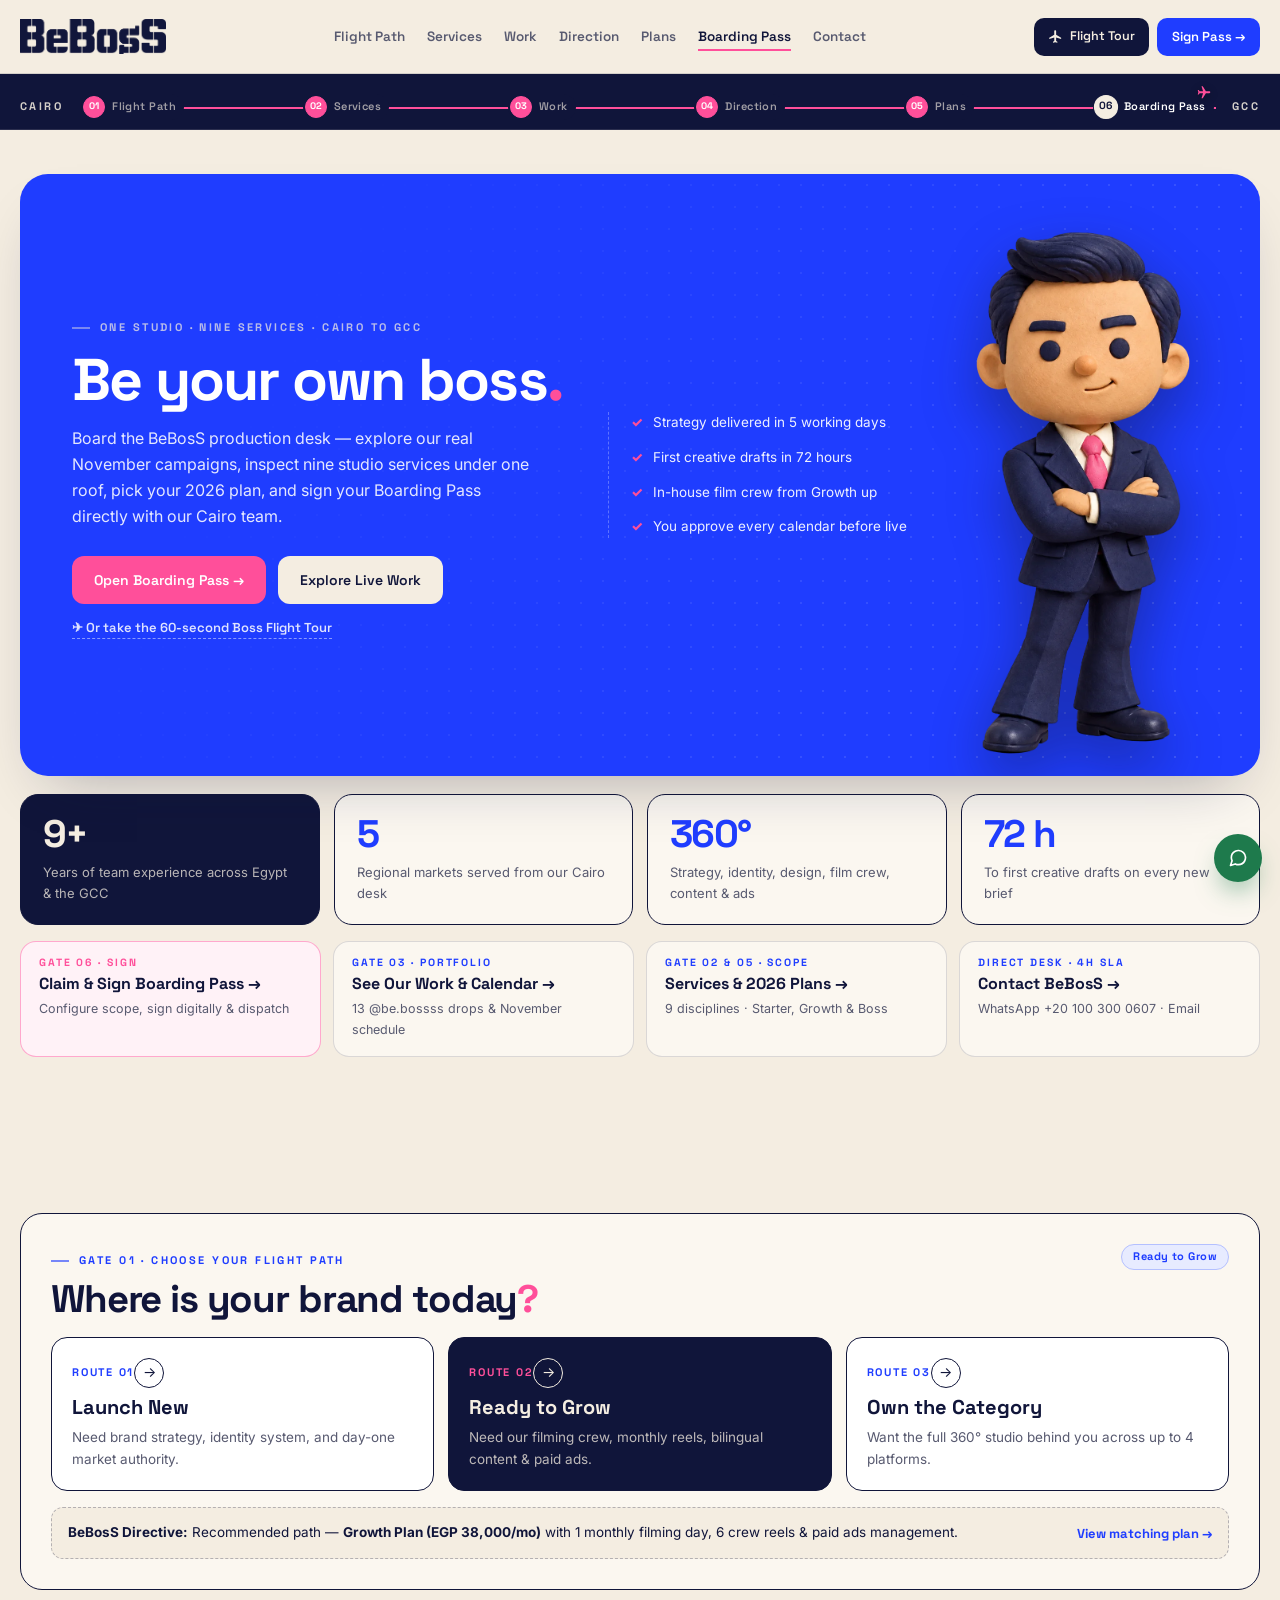
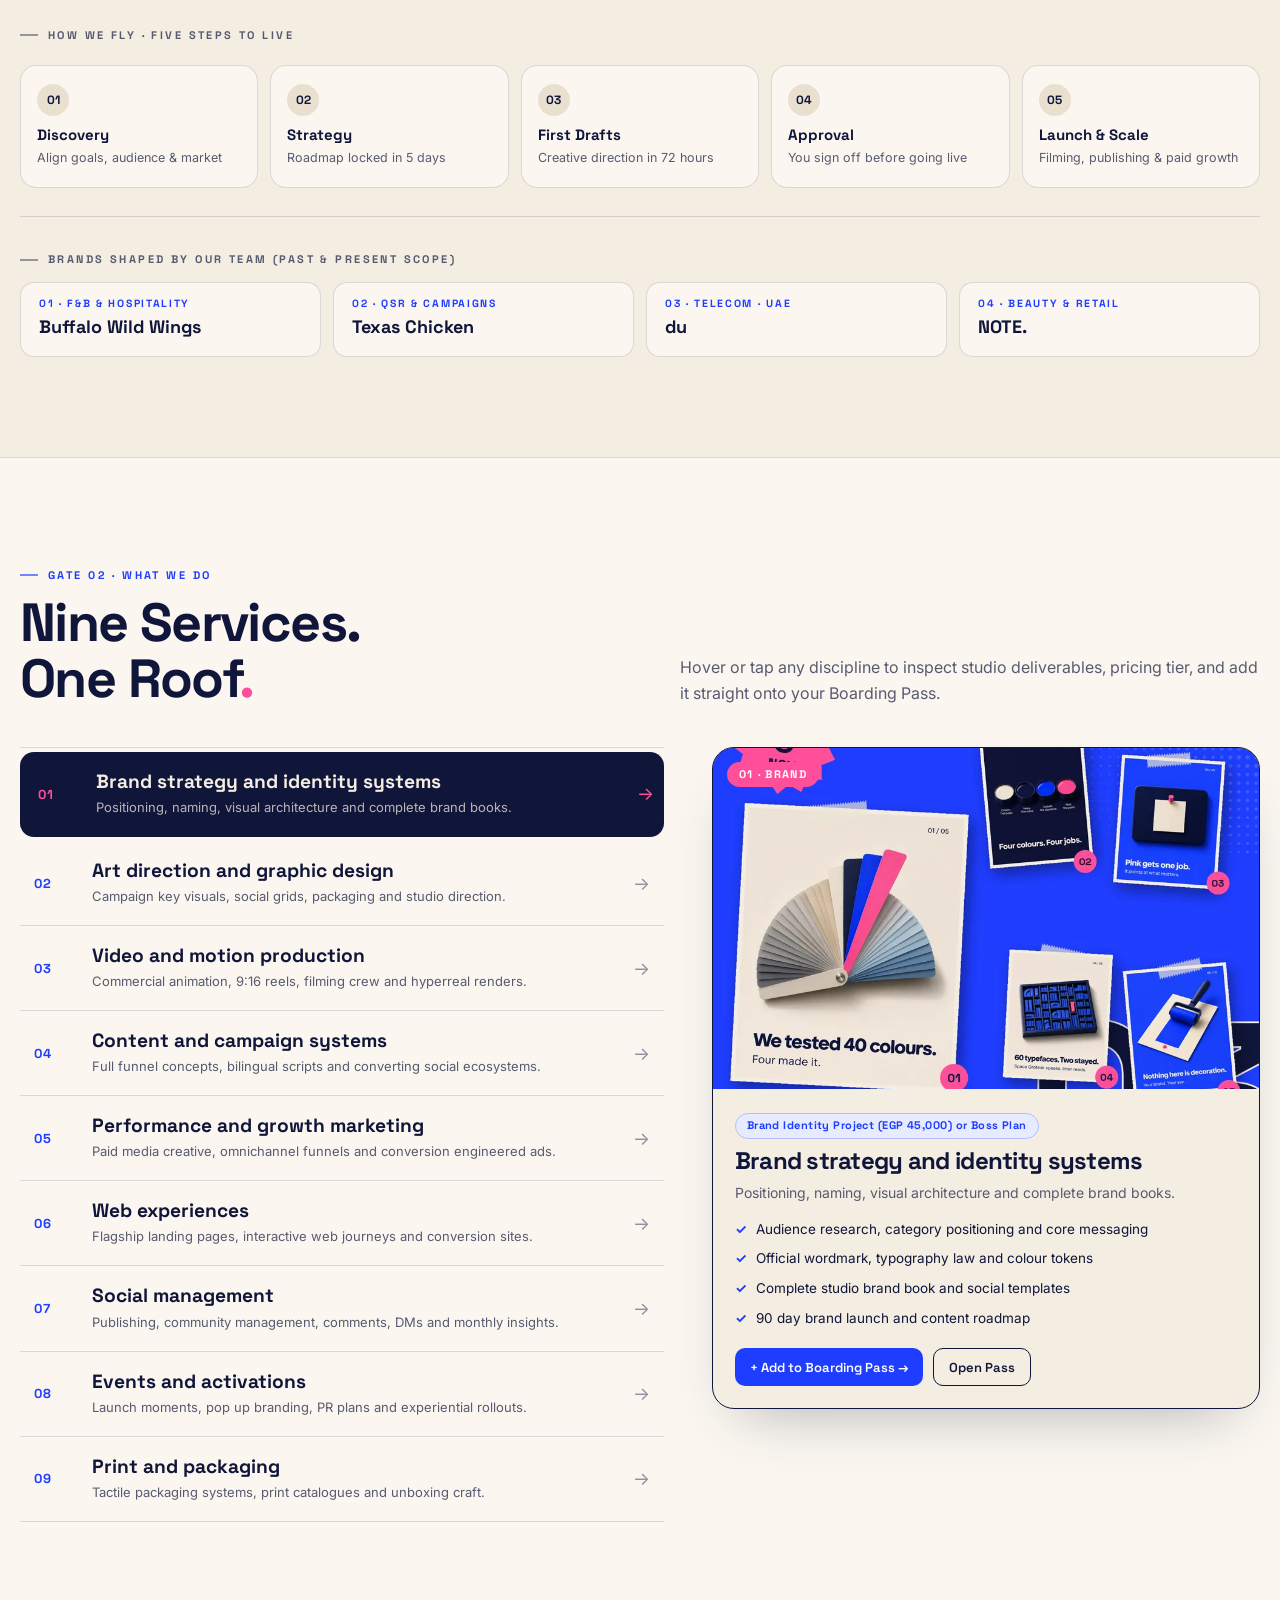
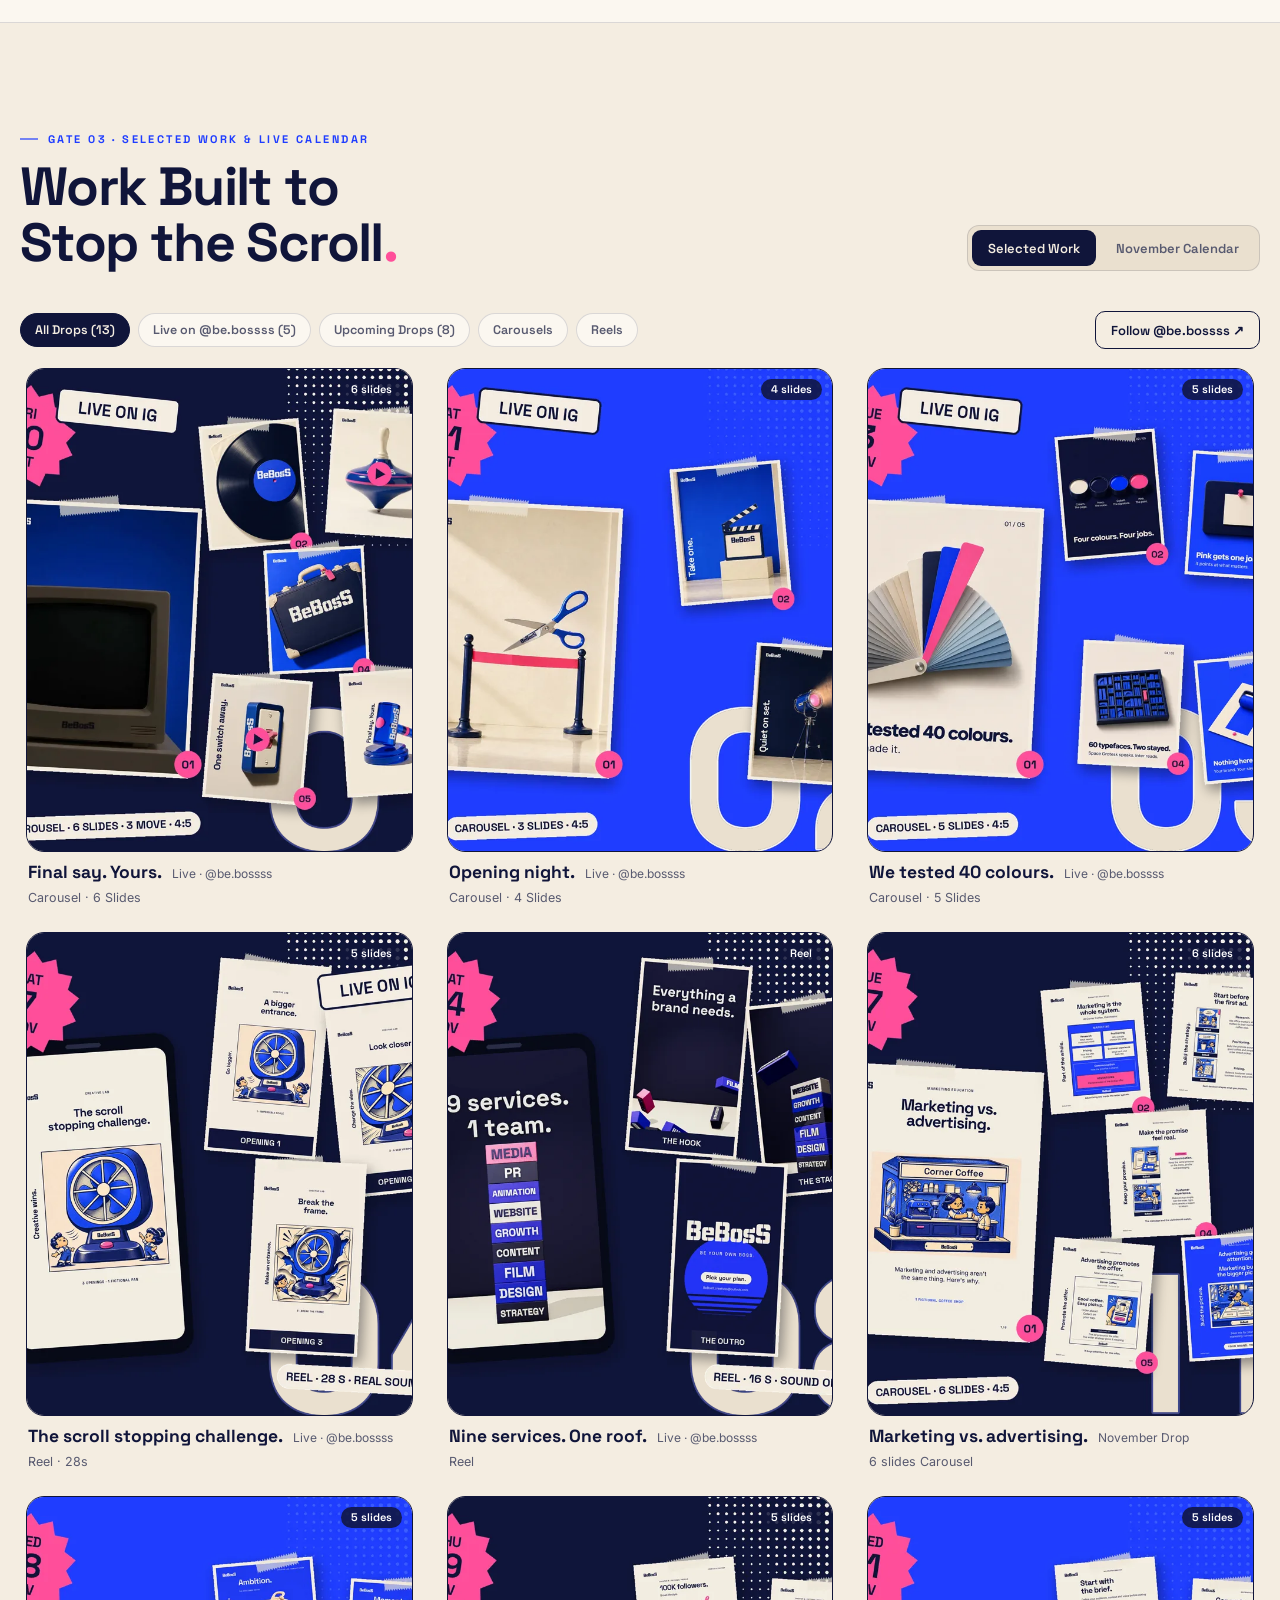
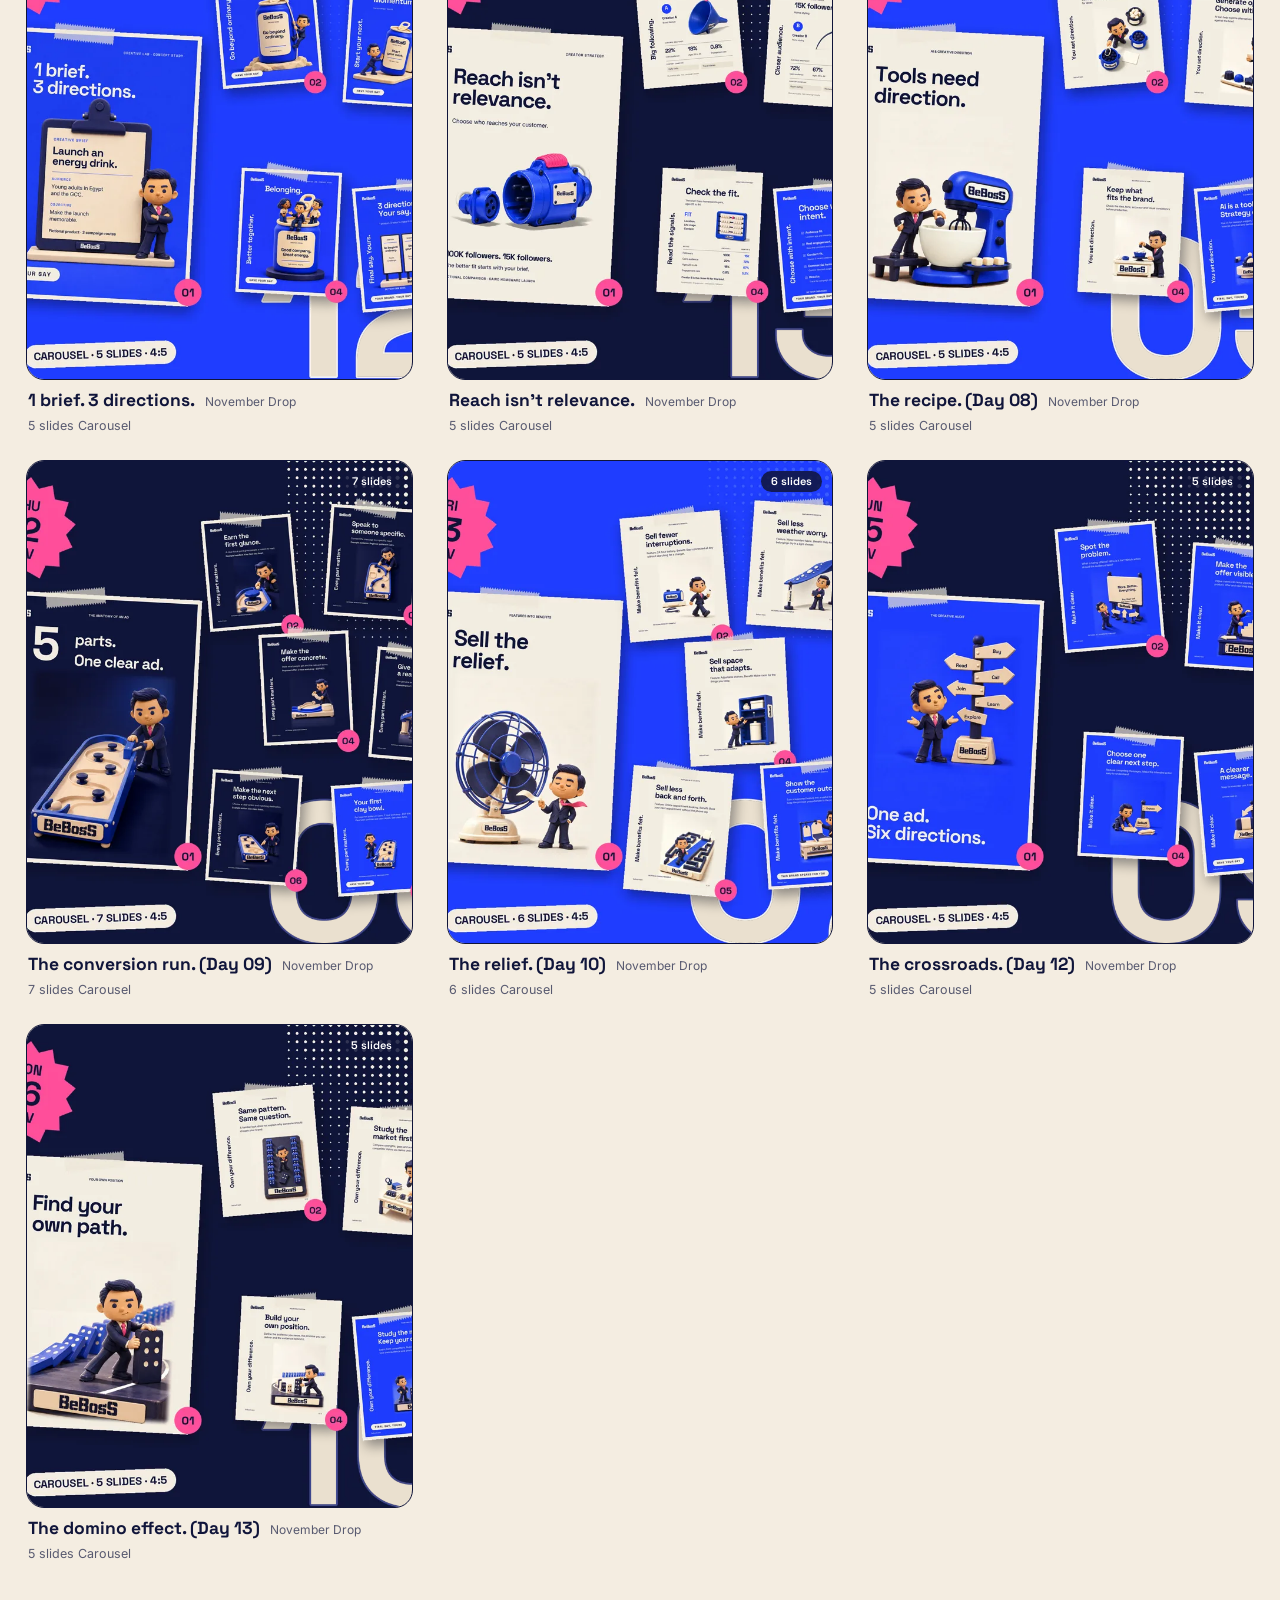
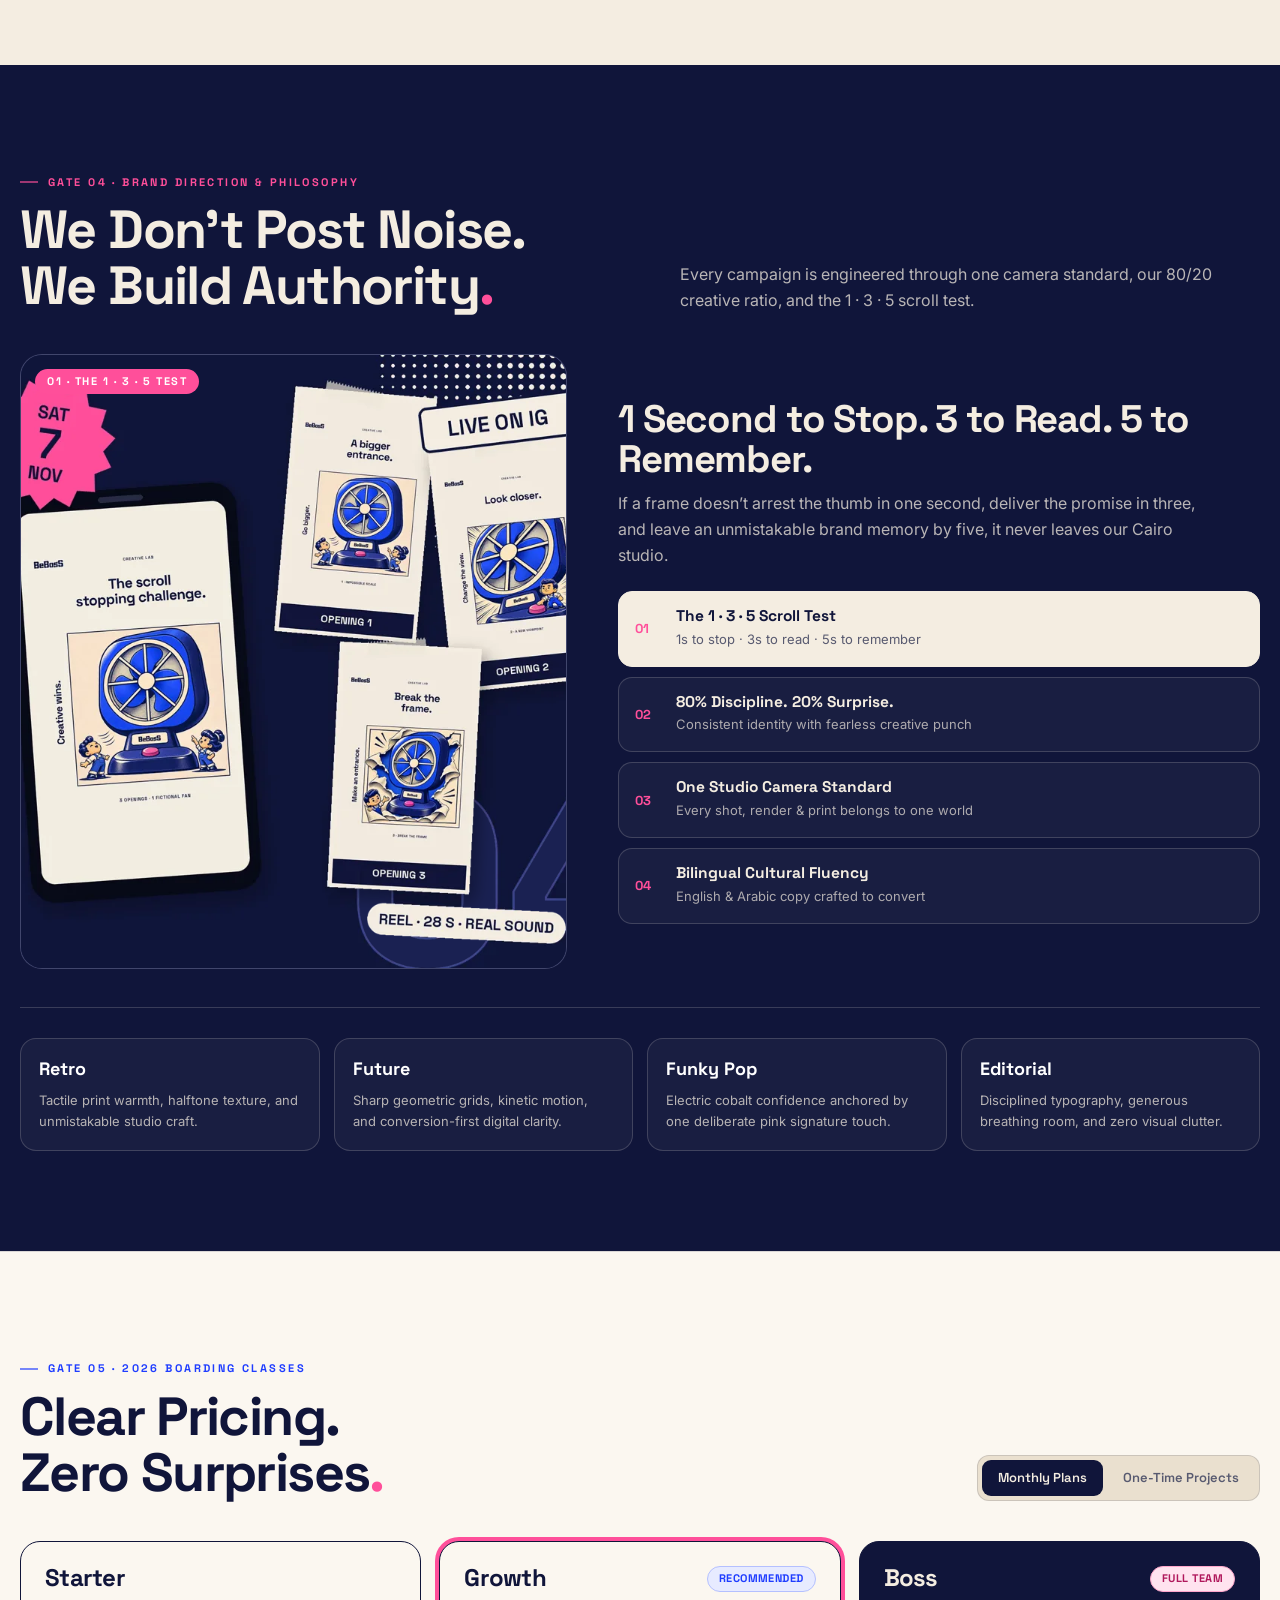
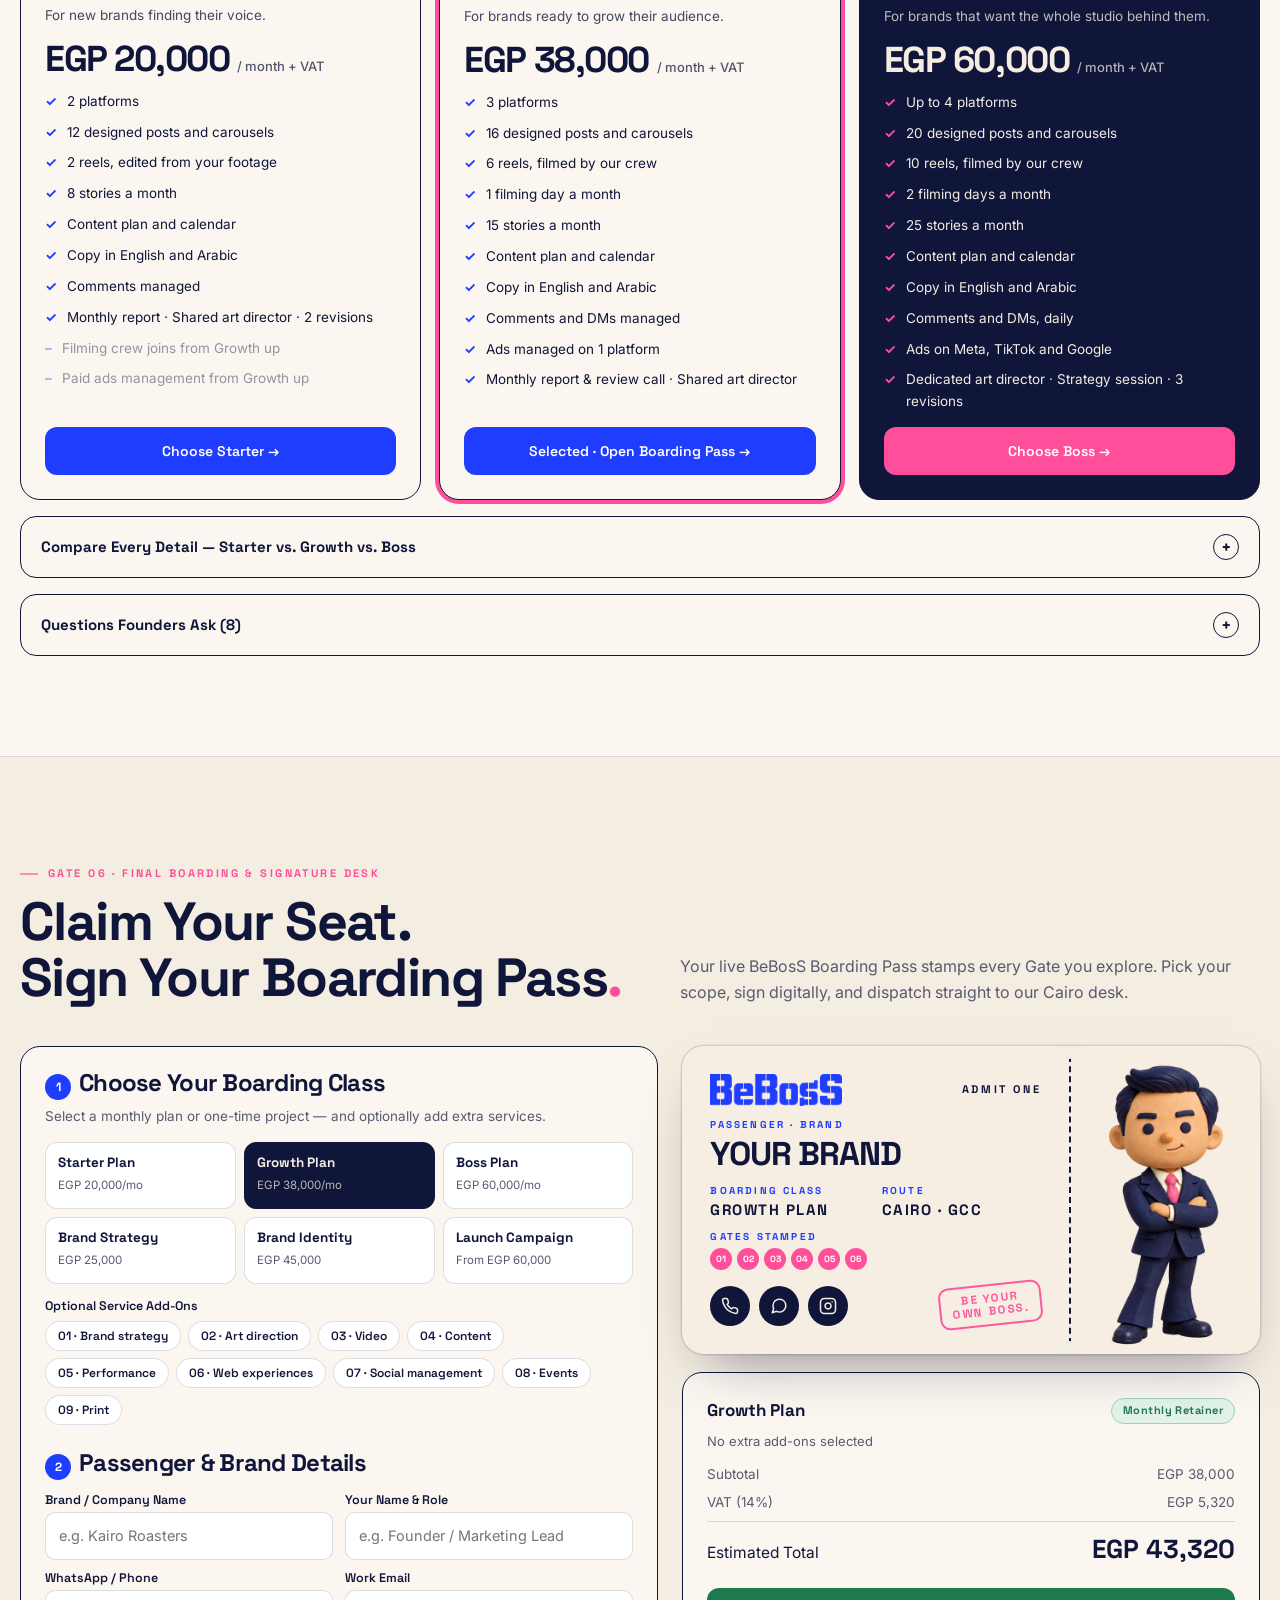
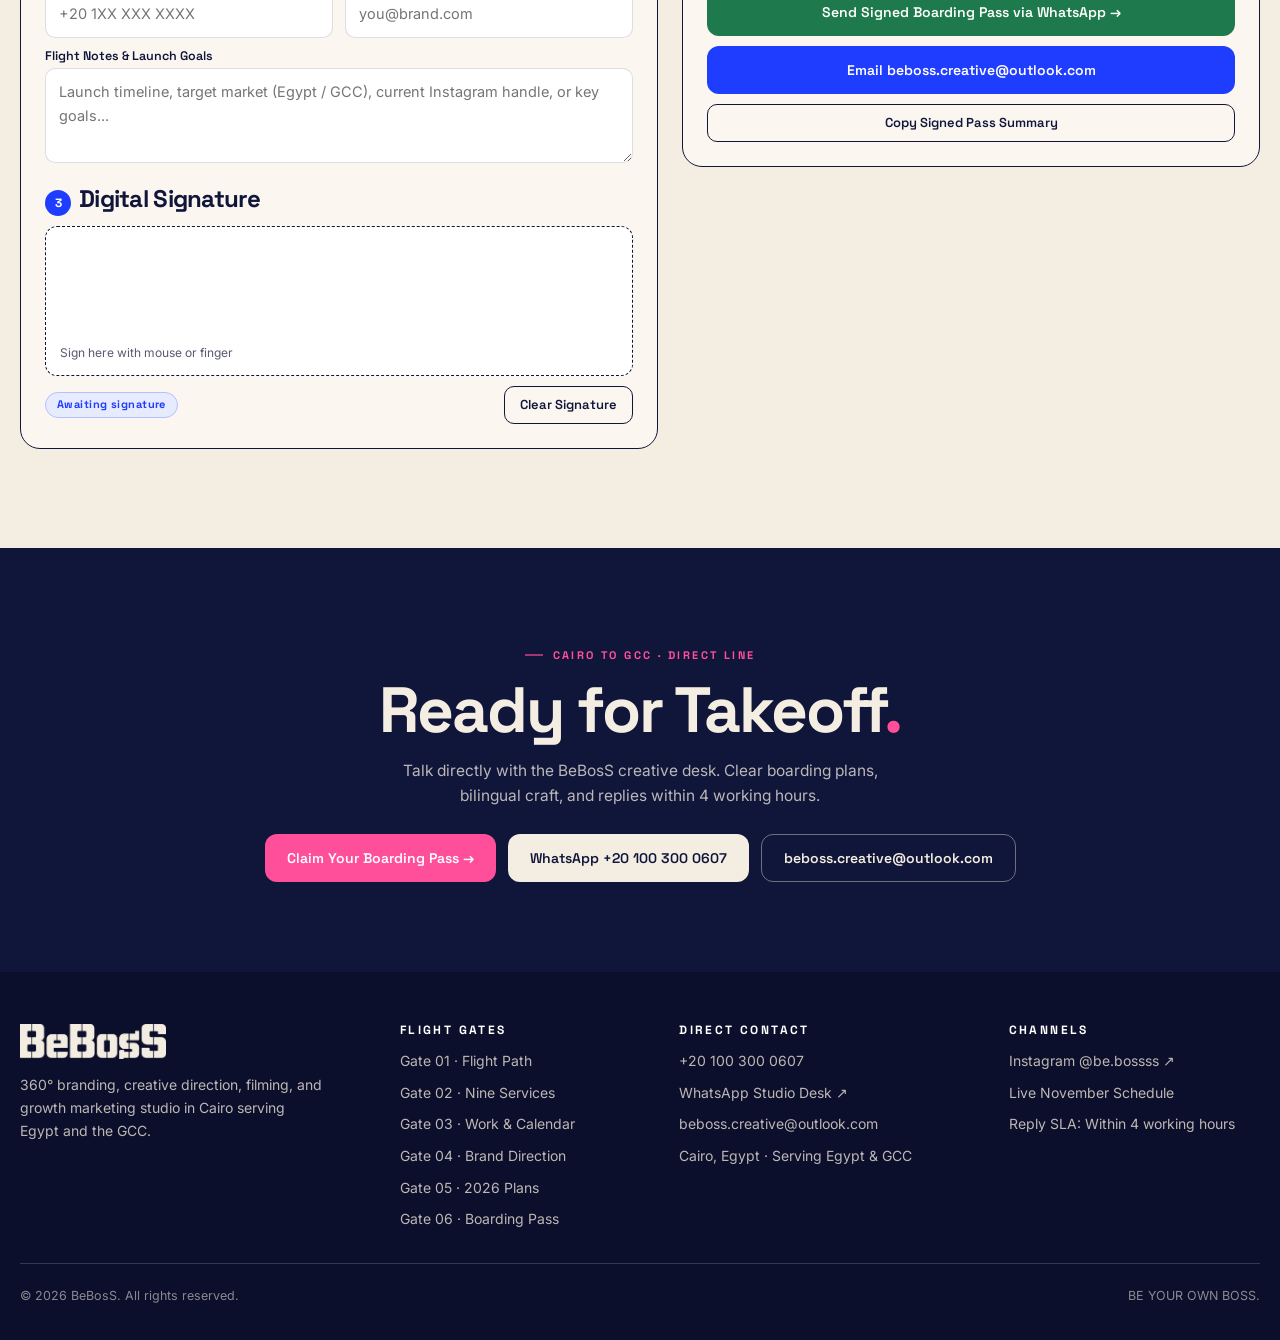
==== commit f6679555: "Lock BeBosS wordmark size across header, boarding pass, and footer" ====
--- a/index.html
+++ b/index.html
@@ -497,7 +497,7 @@
     <div class="wrap">
       <div class="foot-grid">
         <div>
-          <img src="assets/brand/wordmark-cream.png" alt="BeBosS" style="height:28px;width:auto;margin-bottom:14px">
+          <img src="assets/brand/wordmark-cream.png" alt="BeBosS" width="146" height="35" style="width:146px;height:35px;object-fit:contain;margin-bottom:14px">
           <p style="margin:0;max-width:34ch;line-height:1.65">360° branding, creative direction, filming, and growth marketing studio in Cairo serving Egypt and the GCC.</p>
         </div>
 
--- a/styles.css
+++ b/styles.css
@@ -22,7 +22,7 @@
   --green: #1E7A4C;
   --radius: 20px;
   --max: 1260px;
-  --nav-h: 68px;
+  --nav-h: 74px;
   --flight-h: 56px;
   --display: "Space Grotesk", "Helvetica Neue", Arial, sans-serif;
   --body: "Inter", "Helvetica Neue", Arial, sans-serif;
@@ -115,8 +115,12 @@
   border-bottom: 1px solid var(--line);
 }
 .hdr-in { height: 100%; display: flex; align-items: center; justify-content: space-between; gap: 16px; }
-.brand-link { display: inline-flex; align-items: center; gap: 10px; text-decoration: none; }
-.brand-link img { height: 26px; width: auto; }
+.brand-link { display: inline-flex; align-items: center; flex: none; flex-shrink: 0; text-decoration: none; }
+.brand-link img {
+  display: block; flex: none; flex-shrink: 0;
+  width: 146px; min-width: 146px; max-width: none;
+  height: 35px; aspect-ratio: 1242 / 299; object-fit: contain;
+}
 .nav-links { display: flex; align-items: center; gap: 22px; }
 .nav-links a {
   position: relative; text-decoration: none; font: 600 13.5px/1 var(--display); color: var(--muted); padding: 6px 0; transition: color .2s;
@@ -387,7 +391,7 @@
 .t-stub { border-left: 2.5px dashed var(--navy); position: relative; overflow: hidden; }
 .t-stub img { position: absolute; inset: 10px 8px 0; width: calc(100% - 16px); height: calc(100% - 10px); object-fit: contain; object-position: bottom center; }
 .t-top { display: flex; justify-content: space-between; align-items: center; gap: 10px; }
-.t-top img { width: clamp(86px, 11vw, 124px); }
+.t-top img { width: clamp(104px, 11vw, 132px); height: auto; aspect-ratio: 1242 / 299; object-fit: contain; flex: none; }
 .t-top span { font: 700 11px/1 var(--display); letter-spacing: .24em; }
 .t-lbl { font: 700 10px/1 var(--display); letter-spacing: .22em; color: var(--cobalt); text-transform: uppercase; }
 .t-name { font: 700 clamp(21px, 3vw, 33px)/1.08 var(--display); letter-spacing: -.03em; margin: 7px 0 14px; word-break: break-word; }
@@ -501,10 +505,12 @@
   .flight-gate span { display: none; }
 }
 @media (max-width: 780px) {
-  :root { --nav-h: 60px; --flight-h: 50px; }
+  :root { --nav-h: 64px; --flight-h: 50px; }
   .wrap { width: min(var(--max), 100% - 28px); }
+  .brand-link img { width: 124px; min-width: 124px; height: 30px; }
   .nav-links, .wa-float { display: none; }
   .tour-btn span { display: none; }
+  .tour-btn { padding: 0 11px; }
   .flight-in { gap: 10px; padding-top: 9px; }
   .flight-city { font-size: 10px; letter-spacing: .12em; }
   .flight-gate { padding: 0; }
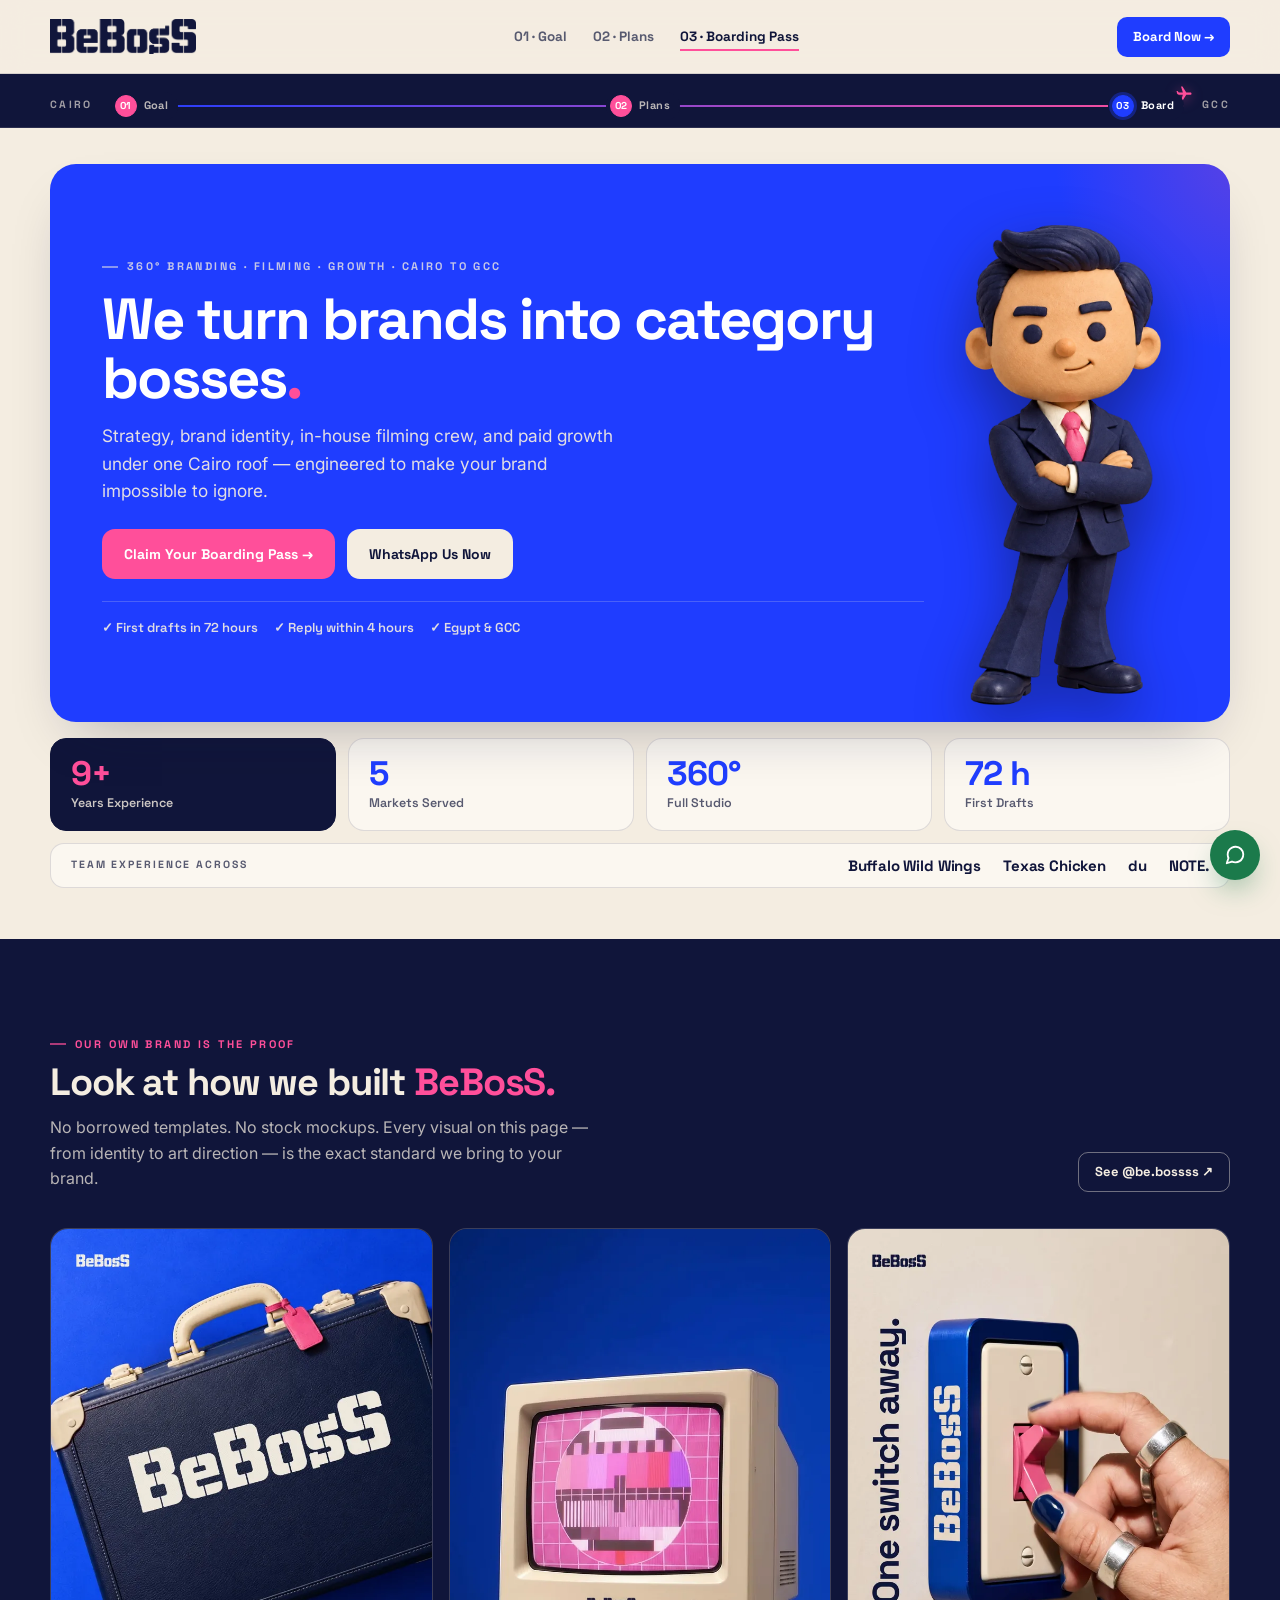
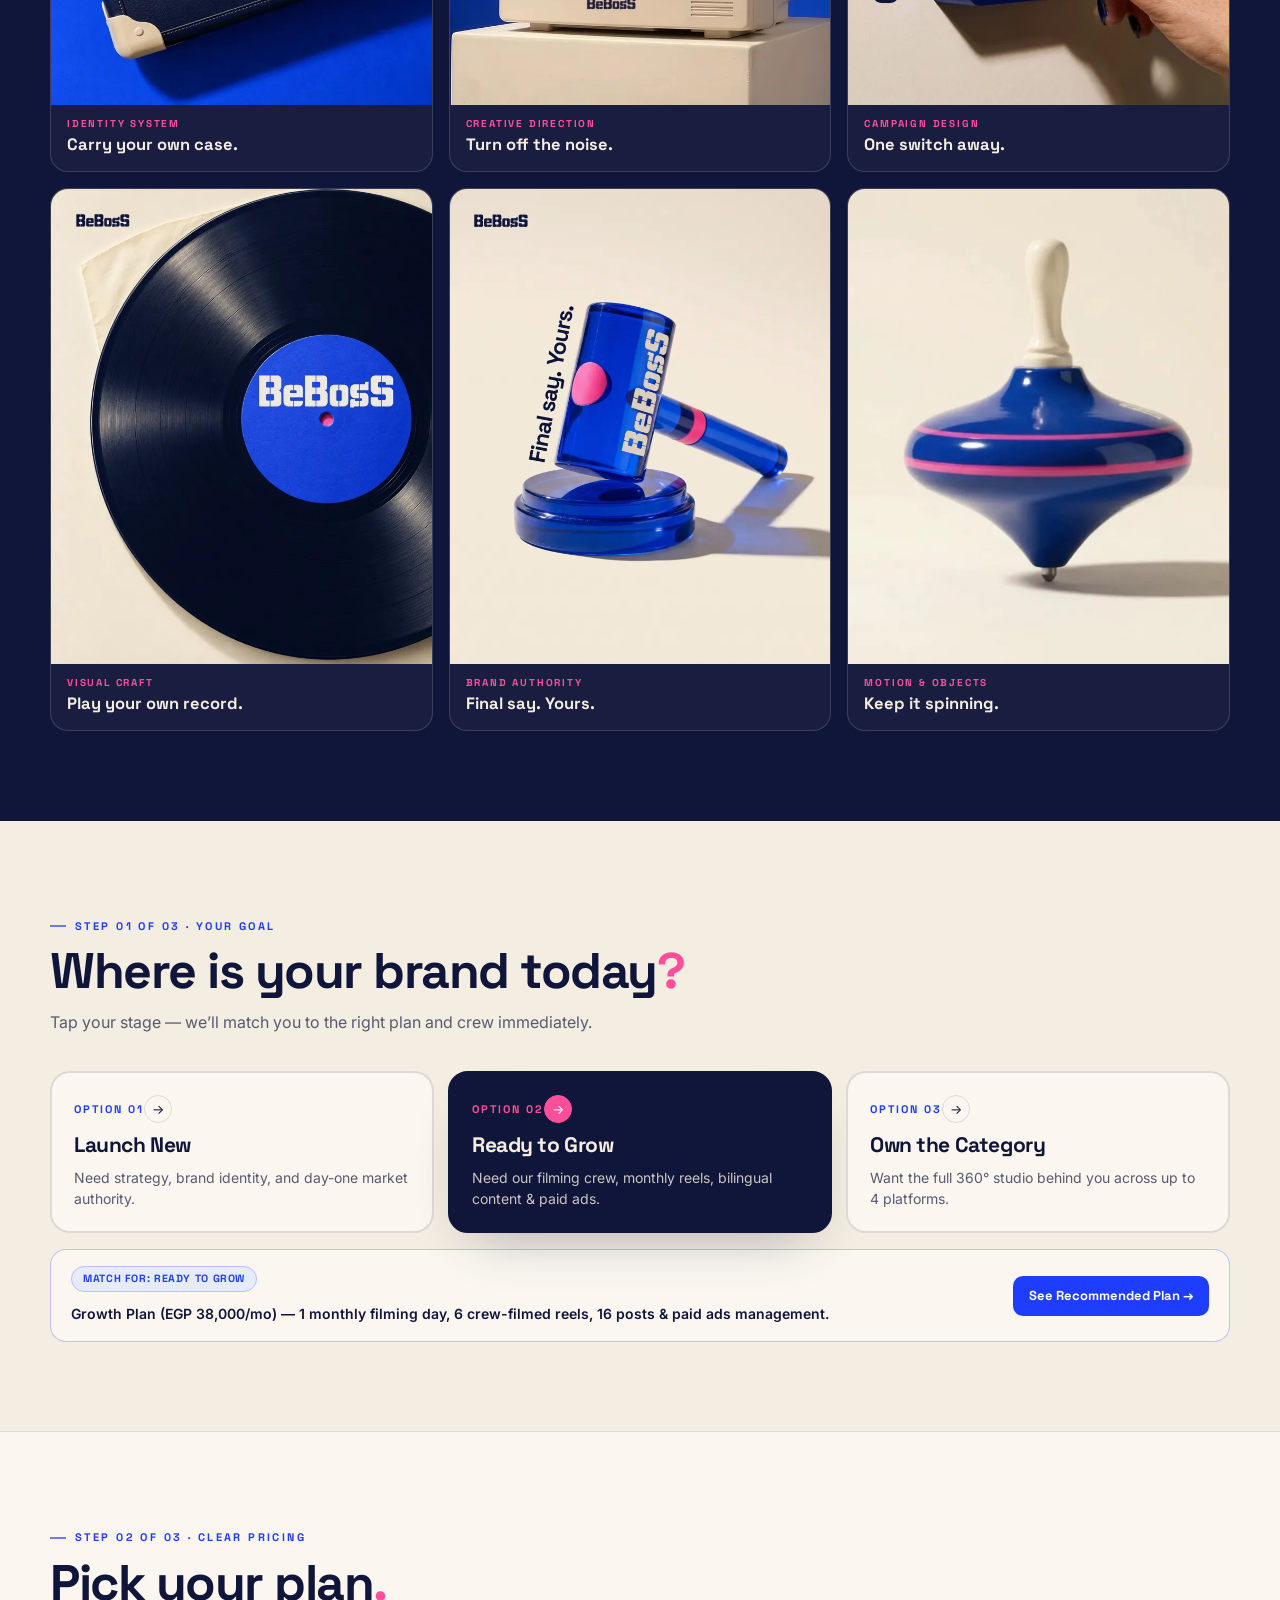
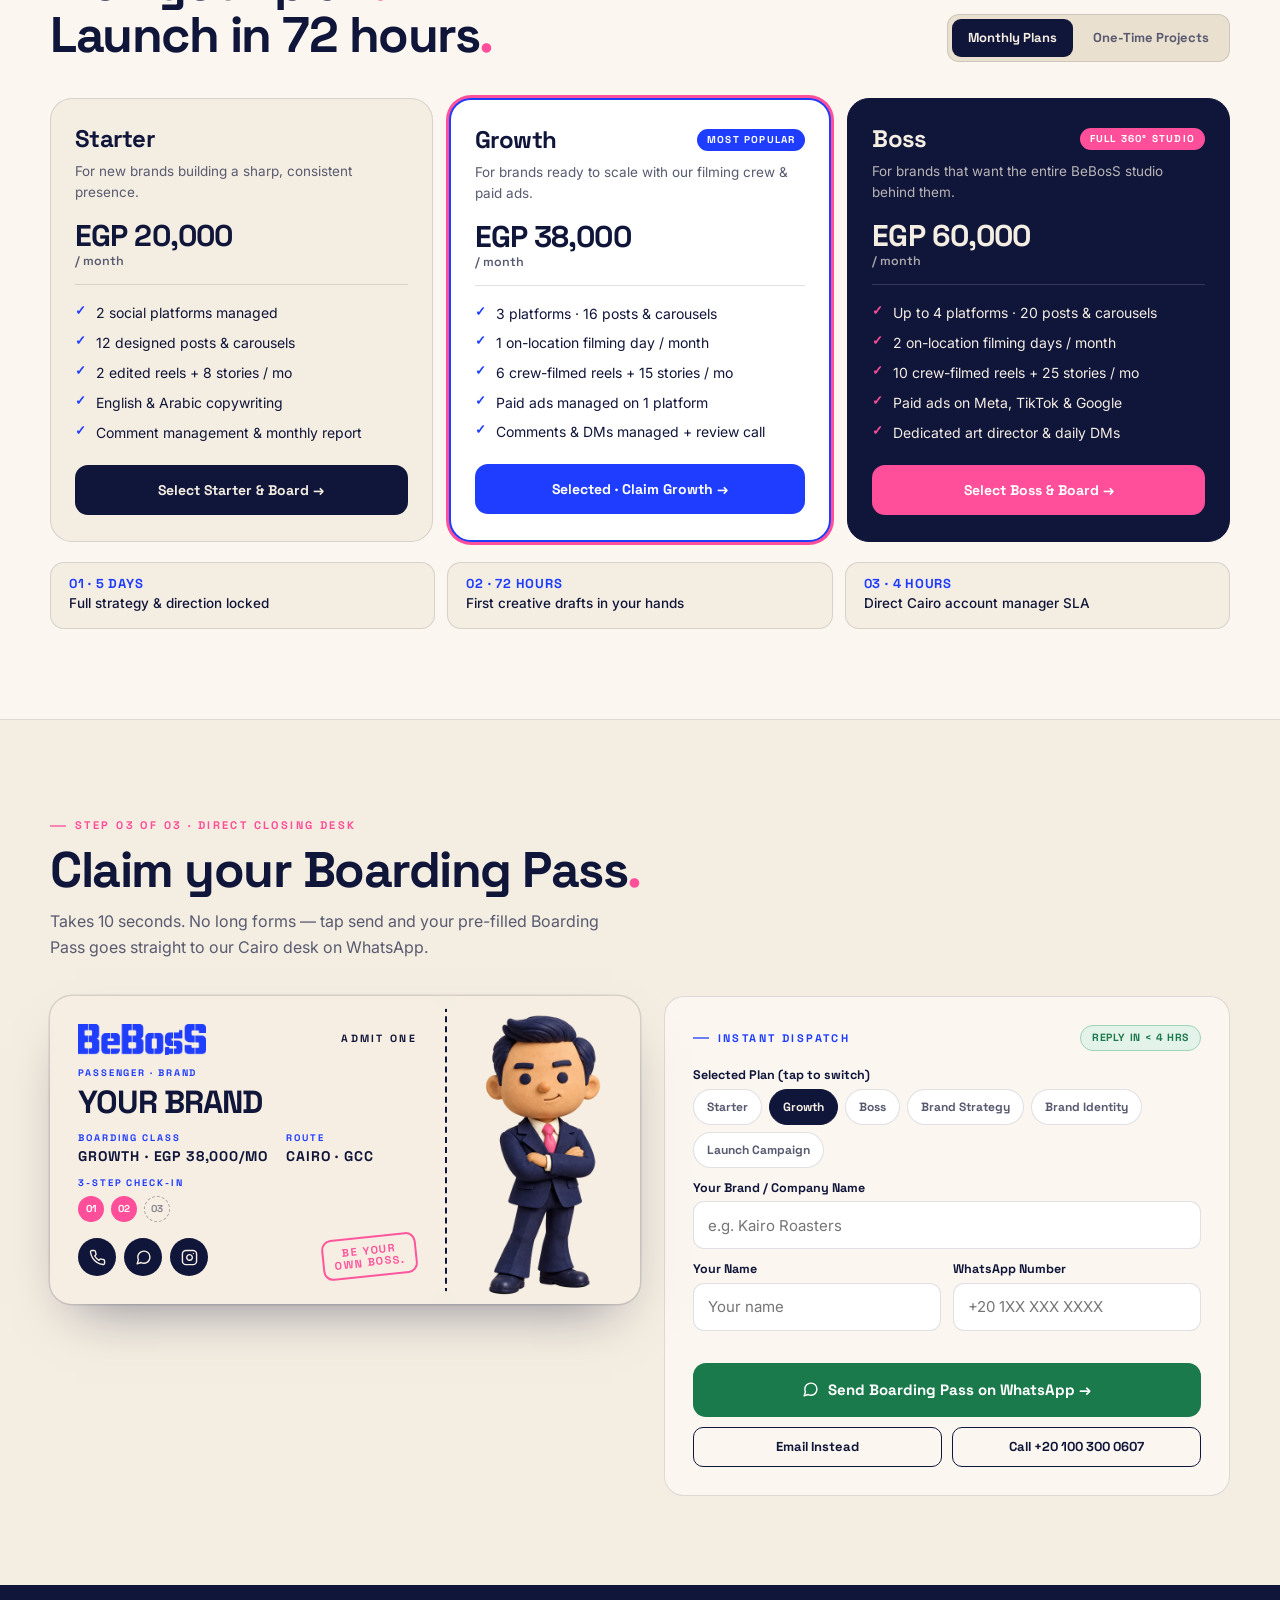
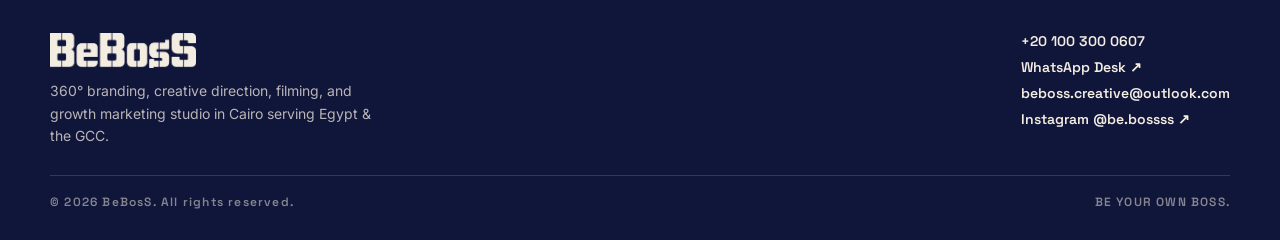
==== commit 227ab065: "Rebuild BeBosS as 100% sales-driven mobile-first 3-step Boarding Pass circuit" ====
--- a/index.html
+++ b/index.html
@@ -3,44 +3,36 @@
 <head>
   <meta charset="UTF-8">
   <meta name="viewport" content="width=device-width, initial-scale=1.0">
-  <title>BeBosS — 360° Branding, Creative Direction &amp; Marketing Studio</title>
-  <meta name="description" content="BeBosS is a 360° branding, creative direction, filming, and growth marketing studio in Cairo serving Egypt and the GCC. Claim your Boarding Pass and be your own boss.">
+  <title>BeBosS — 360° Branding, Filming &amp; Growth Studio | Cairo &amp; GCC</title>
+  <meta name="description" content="BeBosS is a 360° branding, creative direction, filming, and growth marketing studio in Cairo serving Egypt and the GCC. Claim your Boarding Pass in 3 steps.">
   <meta name="theme-color" content="#10153A">
   <link rel="icon" href="assets/brand/boss.webp" type="image/webp">
   <link rel="stylesheet" href="styles.css">
 </head>
 <body>
 
-  <!-- ==================== STICKY HEADER + CAIRO ✈ GCC FLIGHT BAR ==================== -->
+  <!-- ==================== STICKY HEADER + 3-STEP CAIRO ✈ GCC FLIGHT BAR ==================== -->
   <div class="chrome">
     <header class="hdr" id="top">
       <div class="wrap hdr-in">
         <a class="brand-link" href="#top" aria-label="BeBosS Home">
-          <img src="assets/brand/wordmark-navy.png" alt="BeBosS">
+          <img src="assets/brand/wordmark-navy.png" alt="BeBosS" width="146" height="35">
         </a>
 
         <nav class="nav-links" id="topNav" aria-label="Primary navigation">
-          <a href="#gate-01">Flight Path</a>
-          <a href="#gate-02">Services</a>
-          <a href="#gate-03">Work</a>
-          <a href="#gate-04">Direction</a>
-          <a href="#gate-05">Plans</a>
-          <a href="#gate-06">Boarding Pass</a>
-          <a href="#contact">Contact</a>
+          <a href="#step-1">01 · Goal</a>
+          <a href="#step-2">02 · Plans</a>
+          <a href="#step-3">03 · Boarding Pass</a>
         </nav>
 
         <div class="hdr-right">
-          <button class="tour-btn" id="btnTour" type="button" aria-label="Start Boss Co-Pilot Flight Tour">
-            <svg viewBox="0 0 24 24" fill="currentColor"><path d="M21 16v-2l-8-5V3.5c0-.83-.67-1.5-1.5-1.5S10 2.67 10 3.5V9l-8 5v2l8-2.5V19l-2 1.5V22l3.5-1 3.5 1v-1.5L13 19v-5.5l8 2.5z"/></svg>
-            <span>Flight Tour</span>
-          </button>
-          <a class="btn cobalt sm" href="#gate-06">Sign Pass →</a>
+          <a class="btn cobalt sm" href="#step-3">Board Now →</a>
         </div>
       </div>
     </header>
 
-    <!-- Iconic CAIRO ✈ 01 — 02 — 03 — 04 — 05 — 06 GCC Live Flight Route Bar -->
-    <nav class="flight-bar" aria-label="Flight route gates">
+    <!-- Live 3-Step Flight Route Bar: CAIRO ✈ 01 — 02 — 03 GCC -->
+    <nav class="flight-bar" aria-label="3-step boarding progress">
       <div class="wrap flight-in">
         <span class="flight-city">CAIRO</span>
         <div class="flight-track" id="flightTrack">
@@ -49,12 +41,9 @@
             <svg viewBox="0 0 24 24" fill="currentColor" style="transform:rotate(90deg)"><path d="M21 16v-2l-8-5V3.5c0-.83-.67-1.5-1.5-1.5S10 2.67 10 3.5V9l-8 5v2l8-2.5V19l-2 1.5V22l3.5-1 3.5 1v-1.5L13 19v-5.5l8 2.5z"/></svg>
           </div>
           <div class="flight-gates" id="flightGates">
-            <button class="flight-gate cur" type="button" data-gate="1" data-target="#gate-01"><i>01</i><span>Flight Path</span></button>
-            <button class="flight-gate" type="button" data-gate="2" data-target="#gate-02"><i>02</i><span>Services</span></button>
-            <button class="flight-gate" type="button" data-gate="3" data-target="#gate-03"><i>03</i><span>Work</span></button>
-            <button class="flight-gate" type="button" data-gate="4" data-target="#gate-04"><i>04</i><span>Direction</span></button>
-            <button class="flight-gate" type="button" data-gate="5" data-target="#gate-05"><i>05</i><span>Plans</span></button>
-            <button class="flight-gate" type="button" data-gate="6" data-target="#gate-06"><i>06</i><span>Boarding Pass</span></button>
+            <button class="flight-gate cur" type="button" data-step="1" data-target="#step-1"><i>01</i><span>Goal</span></button>
+            <button class="flight-gate" type="button" data-step="2" data-target="#step-2"><i>02</i><span>Plans</span></button>
+            <button class="flight-gate" type="button" data-step="3" data-target="#step-3"><i>03</i><span>Board</span></button>
           </div>
         </div>
         <span class="flight-city">GCC</span>
@@ -64,351 +53,134 @@
 
   <main>
 
-    <!-- ==================== DEPARTURE HERO (COBALT CARD + THE BOSS) ==================== -->
+    <!-- ==================== DEPARTURE HERO (MOBILE-FIRST COBALT CARD + THE BOSS) ==================== -->
     <section class="hero-sec">
       <div class="wrap">
         <div class="hero-card">
-          <div>
-            <span class="eyebrow w">ONE STUDIO · NINE SERVICES · CAIRO TO GCC</span>
-            <h1>Be your own boss<span class="dot">.</span></h1>
-            <p class="hero-p">Board the BeBosS production desk — explore our real November campaigns, inspect nine studio services under one roof, pick your 2026 plan, and sign your Boarding Pass directly with our Cairo team.</p>
+          <div class="hero-copy">
+            <span class="eyebrow w">360° BRANDING · FILMING · GROWTH · CAIRO TO GCC</span>
+            <h1>We turn brands into category bosses<span class="dot">.</span></h1>
+            <p class="hero-p">Strategy, brand identity, in-house filming crew, and paid growth under one Cairo roof — engineered to make your brand impossible to ignore.</p>
             <div class="hero-actions">
-              <a class="btn pink" href="#gate-06">Open Boarding Pass →</a>
-              <a class="btn cream" href="#gate-03">Explore Live Work</a>
-            </div>
-            <button class="hero-tour-link" id="btnHeroTour" type="button">✈ Or take the 60-second Boss Flight Tour</button>
-          </div>
-
-          <ul class="hero-checks">
-            <li>Strategy delivered in 5 working days</li>
-            <li>First creative drafts in 72 hours</li>
-            <li>In-house film crew from Growth up</li>
-            <li>You approve every calendar before live</li>
-          </ul>
+              <a class="btn pink" href="#step-3">Claim Your Boarding Pass →</a>
+              <a class="btn cream" href="https://wa.me/201003000607?text=Hi%20BeBosS%2C%20I%27d%20like%20to%20discuss%20scaling%20my%20brand." target="_blank" rel="noopener">WhatsApp Us Now</a>
+            </div>
+            <div class="hero-micro">
+              <span>✓ First drafts in 72 hours</span>
+              <span>✓ Reply within 4 hours</span>
+              <span>✓ Egypt &amp; GCC</span>
+            </div>
+          </div>
 
           <div class="hero-boss">
-            <img src="assets/brand/boss.webp" alt="The Boss — BeBosS studio character" width="250" height="310">
-          </div>
-        </div>
-
-        <!-- 4 Canonical Studio Stats (Navy anchor + 3 Paper cards) -->
-        <div class="stats-row" aria-label="BeBosS studio benchmarks">
-          <div class="stat-box dark">
-            <b>9+</b>
-            <span>Years of team experience across Egypt &amp; the GCC</span>
-          </div>
-          <div class="stat-box">
-            <b>5</b>
-            <span>Regional markets served from our Cairo desk</span>
-          </div>
-          <div class="stat-box">
-            <b>360°</b>
-            <span>Strategy, identity, design, film crew, content &amp; ads</span>
-          </div>
-          <div class="stat-box">
-            <b>72 h</b>
-            <span>To first creative drafts on every new brief</span>
-          </div>
-        </div>
-
-        <!-- 4 Instant Client Boarding Gates (Zero Confusion — Pick Your Destination) -->
-        <div class="quick-gates" aria-label="Quick destinations">
-          <a class="qgate accent" href="#gate-06">
-            <small>GATE 06 · SIGN</small>
-            <strong>Claim &amp; Sign Boarding Pass →</strong>
-            <span>Configure scope, sign digitally &amp; dispatch</span>
-          </a>
-          <a class="qgate" href="#gate-03">
-            <small>GATE 03 · PORTFOLIO</small>
-            <strong>See Our Work &amp; Calendar →</strong>
-            <span>13 @be.bossss drops &amp; November schedule</span>
-          </a>
-          <a class="qgate" href="#gate-05">
-            <small>GATE 02 &amp; 05 · SCOPE</small>
-            <strong>Services &amp; 2026 Plans →</strong>
-            <span>9 disciplines · Starter, Growth &amp; Boss</span>
-          </a>
-          <a class="qgate" href="#contact">
-            <small>DIRECT DESK · 4H SLA</small>
-            <strong>Contact BeBosS →</strong>
-            <span>WhatsApp +20 100 300 0607 · Email</span>
-          </a>
-        </div>
-      </div>
-    </section>
-
-    <!-- ==================== GATE 01 · CHOOSE YOUR FLIGHT PATH ==================== -->
-    <section class="sec" id="gate-01" data-gate-sec="1">
-      <div class="wrap">
-        <div class="panel">
-          <div style="display:flex;justify-content:space-between;align-items:flex-start;gap:14px;flex-wrap:wrap">
-            <div>
-              <span class="eyebrow c">GATE 01 · CHOOSE YOUR FLIGHT PATH</span>
-              <h2 class="h-lg" style="margin-top:10px">Where is your brand today<span class="dot">?</span></h2>
-            </div>
-            <span class="pill cob" id="routeBadge">Ready to Grow</span>
-          </div>
-
-          <div class="flight-routes" id="flightRoutes" role="tablist" aria-label="Brand flight stage">
-            <button class="route-card" type="button" data-route="launch">
-              <div class="route-top"><small>ROUTE 01</small><i aria-hidden="true">→</i></div>
-              <strong>Launch New</strong>
-              <p>Need brand strategy, identity system, and day-one market authority.</p>
-            </button>
-            <button class="route-card on" type="button" data-route="grow">
-              <div class="route-top"><small>ROUTE 02</small><i aria-hidden="true">→</i></div>
-              <strong>Ready to Grow</strong>
-              <p>Need our filming crew, monthly reels, bilingual content &amp; paid ads.</p>
-            </button>
-            <button class="route-card" type="button" data-route="own">
-              <div class="route-top"><small>ROUTE 03</small><i aria-hidden="true">→</i></div>
-              <strong>Own the Category</strong>
-              <p>Want the full 360° studio behind you across up to 4 platforms.</p>
-            </button>
-          </div>
-
-          <div class="directive-bar">
-            <span id="routeDirective"><b>BeBosS Directive:</b> Recommended path — <b>Growth Plan (EGP 38,000/mo)</b> with 1 monthly filming day, 6 crew reels &amp; paid ads management.</span>
-            <a href="#gate-05" id="routeAction">View matching plan →</a>
-          </div>
-        </div>
-
-        <!-- Five Steps to Live -->
-        <div style="margin-top:28px">
-          <span class="eyebrow">HOW WE FLY · FIVE STEPS TO LIVE</span>
-          <div class="steps-5">
-            <div class="step-tile"><b>01</b><strong>Discovery</strong><span>Align goals, audience &amp; market</span></div>
-            <div class="step-tile"><b>02</b><strong>Strategy</strong><span>Roadmap locked in 5 days</span></div>
-            <div class="step-tile"><b>03</b><strong>First Drafts</strong><span>Creative direction in 72 hours</span></div>
-            <div class="step-tile"><b>04</b><strong>Approval</strong><span>You sign off before going live</span></div>
-            <div class="step-tile"><b>05</b><strong>Launch &amp; Scale</strong><span>Filming, publishing &amp; paid growth</span></div>
-          </div>
-        </div>
-
-        <!-- Selected Regional & Global Experience -->
-        <div class="clients-band">
-          <span class="eyebrow">BRANDS SHAPED BY OUR TEAM (PAST &amp; PRESENT SCOPE)</span>
-          <div class="clients-row">
-            <div class="client-item"><small>01 · F&amp;B &amp; HOSPITALITY</small><strong>Buffalo Wild Wings</strong></div>
-            <div class="client-item"><small>02 · QSR &amp; CAMPAIGNS</small><strong>Texas Chicken</strong></div>
-            <div class="client-item"><small>03 · TELECOM · UAE</small><strong>du</strong></div>
-            <div class="client-item"><small>04 · BEAUTY &amp; RETAIL</small><strong>NOTE.</strong></div>
-          </div>
-        </div>
-      </div>
-    </section>
-
-    <!-- ==================== GATE 02 · NINE SERVICES, ONE ROOF ==================== -->
-    <section class="sec sec-paper" id="gate-02" data-gate-sec="2">
+            <img src="assets/brand/boss.webp" alt="The Boss — BeBosS" width="230" height="286">
+          </div>
+        </div>
+
+        <!-- Compact Proof Strip (Canonical Benchmarks + Past/Present Experience) -->
+        <div class="proof-strip" aria-label="BeBosS studio credentials">
+          <div class="proof-stats">
+            <div class="pstat dark"><b>9+</b><span>Years Experience</span></div>
+            <div class="pstat"><b>5</b><span>Markets Served</span></div>
+            <div class="pstat"><b>360°</b><span>Full Studio</span></div>
+            <div class="pstat"><b>72 h</b><span>First Drafts</span></div>
+          </div>
+          <div class="proof-brands">
+            <span class="pb-lbl">TEAM EXPERIENCE ACROSS</span>
+            <div class="pb-list">
+              <span>Buffalo Wild Wings</span>
+              <span>Texas Chicken</span>
+              <span>du</span>
+              <span>NOTE.</span>
+            </div>
+          </div>
+        </div>
+      </div>
+    </section>
+
+    <!-- ==================== OUR OWN BRAND IS THE PROOF (PURE BRAND CRAFT) ==================== -->
+    <section class="sec sec-navy craft-sec" id="craft">
       <div class="wrap">
         <div class="sec-head">
           <div>
-            <span class="eyebrow c">GATE 02 · WHAT WE DO</span>
-            <h2 class="h-xl">Nine Services.<br>One Roof<span class="dot">.</span></h2>
-          </div>
-          <p class="lead" style="margin:0">Hover or tap any discipline to inspect studio deliverables, pricing tier, and add it straight onto your Boarding Pass.</p>
-        </div>
-
-        <div class="svc-layout">
-          <div class="svc-list" id="svcList" role="tablist" aria-label="BeBosS services"></div>
-          <aside class="svc-preview" id="svcPreview" aria-live="polite"></aside>
-        </div>
-      </div>
-    </section>
-
-    <!-- ==================== GATE 03 · SELECTED WORK & LIVE CALENDAR ==================== -->
-    <section class="sec" id="gate-03" data-gate-sec="3">
+            <span class="eyebrow p">OUR OWN BRAND IS THE PROOF</span>
+            <h2 class="h-lg" style="color:var(--cream)">Look at how we built <span style="color:var(--pink)">BeBosS</span><span class="dot">.</span></h2>
+            <p class="lead">No borrowed templates. No stock mockups. Every visual on this page — from identity to art direction — is the exact standard we bring to your brand.</p>
+          </div>
+          <a class="btn line-w sm" href="https://www.instagram.com/be.bossss/" target="_blank" rel="noopener">See @be.bossss ↗</a>
+        </div>
+
+        <!-- Swipeable Mobile Rail / 3-Column Desktop Showcase -->
+        <div class="craft-rail" id="craftRail" aria-label="BeBosS brand identity craft"></div>
+        <div class="craft-hint" aria-hidden="true">← Swipe to inspect our brand craft · Tap any frame →</div>
+      </div>
+    </section>
+
+    <!-- ==================== STEP 01 · PICK YOUR GOAL (SALES QUALIFIER) ==================== -->
+    <section class="sec" id="step-1" data-step-sec="1">
       <div class="wrap">
         <div class="sec-head">
           <div>
-            <span class="eyebrow c">GATE 03 · SELECTED WORK &amp; LIVE CALENDAR</span>
-            <h2 class="h-xl">Work Built to<br>Stop the Scroll<span class="dot">.</span></h2>
-          </div>
-          <div class="tabs" id="workTabs" role="tablist" aria-label="Work view switch">
-            <button class="tab on" type="button" data-view="gallery" role="tab" aria-selected="true">Selected Work</button>
-            <button class="tab" type="button" data-view="calendar" role="tab" aria-selected="false">November Calendar</button>
-          </div>
-        </div>
-
-        <!-- View A: Editorial Selected Work Gallery -->
-        <div id="workGalleryWrap">
-          <div class="cal-tools">
-            <div class="chips" id="workChips">
-              <button class="chip on" type="button" data-filter="all">All Drops (13)</button>
-              <button class="chip" type="button" data-filter="live">Live on @be.bossss (5)</button>
-              <button class="chip" type="button" data-filter="next">Upcoming Drops (8)</button>
-              <button class="chip" type="button" data-filter="Carousel">Carousels</button>
-              <button class="chip" type="button" data-filter="Reel">Reels</button>
-            </div>
-            <a class="btn line sm" href="https://www.instagram.com/be.bossss/" target="_blank" rel="noopener">Follow @be.bossss ↗</a>
-          </div>
-          <div class="work-grid" id="workGrid"></div>
-        </div>
-
-        <!-- View B: Live November Content Calendar -->
-        <div id="workCalWrap" hidden>
-          <div class="cal-tools">
-            <div class="tabs" id="calModeTabs">
-              <button class="tab on" type="button" data-mode="weekly">Weekly Plan</button>
-              <button class="tab" type="button" data-mode="month">Month Grid</button>
-            </div>
-            <span class="pill cob">November 2026 · Click any drop to swipe slides</span>
-          </div>
-          <div id="calWeekly"></div>
-          <div id="calMonth" hidden></div>
-        </div>
-      </div>
-    </section>
-
-    <!-- ==================== GATE 04 · BRAND DIRECTION & FLIGHT DECK ==================== -->
-    <section class="sec sec-navy" id="gate-04" data-gate-sec="4">
+            <span class="eyebrow c">STEP 01 OF 03 · YOUR GOAL</span>
+            <h2 class="h-xl">Where is your brand today<span class="dot">?</span></h2>
+            <p class="lead">Tap your stage — we’ll match you to the right plan and crew immediately.</p>
+          </div>
+        </div>
+
+        <div class="goal-grid" id="goalGrid" role="tablist" aria-label="Brand growth stage"></div>
+
+        <div class="rec-bar" id="recBar">
+          <div class="rec-copy">
+            <span class="pill cob" id="recPill">RECOMMENDED FOR YOU</span>
+            <p id="recText"></p>
+          </div>
+          <a class="btn cobalt sm" href="#step-2" id="recJump">See Recommended Plan →</a>
+        </div>
+      </div>
+    </section>
+
+    <!-- ==================== STEP 02 · CHOOSE YOUR BOARDING CLASS (CLEAR PRICING) ==================== -->
+    <section class="sec sec-paper" id="step-2" data-step-sec="2">
       <div class="wrap">
         <div class="sec-head">
           <div>
-            <span class="eyebrow p">GATE 04 · BRAND DIRECTION &amp; PHILOSOPHY</span>
-            <h2 class="h-xl">We Don’t Post Noise.<br>We Build Authority<span class="dot">.</span></h2>
-          </div>
-          <p class="lead" style="margin:0">Every campaign is engineered through one camera standard, our 80/20 creative ratio, and the 1 · 3 · 5 scroll test.</p>
-        </div>
-
-        <div class="phil-grid">
-          <div class="phil-stage">
-            <span class="phil-badge" id="philBadge">01 · THE 1 · 3 · 5 TEST</span>
-            <img id="philImg" src="assets/calendar/post-04-the-scroll-stopping-challenge.webp" alt="BeBosS creative direction visual">
-          </div>
-
-          <div>
-            <h3 class="h-lg" id="philTitle" style="color:var(--cream)">1 Second to Stop. 3 to Read. 5 to Remember.</h3>
-            <p class="lead" id="philDesc" style="margin-top:12px">If a frame doesn’t arrest the thumb in one second, deliver the promise in three, and leave an unmistakable brand memory by five, it never leaves our Cairo studio.</p>
-            <div class="phil-steps" id="philSteps"></div>
-          </div>
-        </div>
-
-        <div class="pillars-row">
-          <div class="pillar-d"><b>Retro</b><p>Tactile print warmth, halftone texture, and unmistakable studio craft.</p></div>
-          <div class="pillar-d"><b>Future</b><p>Sharp geometric grids, kinetic motion, and conversion-first digital clarity.</p></div>
-          <div class="pillar-d"><b>Funky Pop</b><p>Electric cobalt confidence anchored by one deliberate pink signature touch.</p></div>
-          <div class="pillar-d"><b>Editorial</b><p>Disciplined typography, generous breathing room, and zero visual clutter.</p></div>
-        </div>
-      </div>
-    </section>
-
-    <!-- ==================== GATE 05 · 2026 PLANS & BOARDING CLASSES ==================== -->
-    <section class="sec sec-paper" id="gate-05" data-gate-sec="5">
+            <span class="eyebrow c">STEP 02 OF 03 · CLEAR PRICING</span>
+            <h2 class="h-xl">Pick your plan<span class="dot">.</span><br>Launch in 72 hours<span class="dot">.</span></h2>
+          </div>
+          <div class="tabs" id="planTabs" role="tablist" aria-label="Pricing options">
+            <button class="tab on" type="button" data-ptab="monthly" role="tab" aria-selected="true">Monthly Plans</button>
+            <button class="tab" type="button" data-ptab="onetime" role="tab" aria-selected="false">One-Time Projects</button>
+          </div>
+        </div>
+
+        <div class="plans-grid" id="plansGrid"></div>
+
+        <div class="promise-strip">
+          <div><b>01 · 5 Days</b><span>Full strategy &amp; direction locked</span></div>
+          <div><b>02 · 72 Hours</b><span>First creative drafts in your hands</span></div>
+          <div><b>03 · 4 Hours</b><span>Direct Cairo account manager SLA</span></div>
+        </div>
+      </div>
+    </section>
+
+    <!-- ==================== STEP 03 · 10-SECOND BOARDING PASS (DIRECT CLOSING CIRCUIT) ==================== -->
+    <section class="sec" id="step-3" data-step-sec="3">
       <div class="wrap">
         <div class="sec-head">
           <div>
-            <span class="eyebrow c">GATE 05 · 2026 BOARDING CLASSES</span>
-            <h2 class="h-xl">Clear Pricing.<br>Zero Surprises<span class="dot">.</span></h2>
-          </div>
-          <div class="tabs" id="planTabs" role="tablist" aria-label="Pricing model">
-            <button class="tab on" type="button" data-ptab="monthly" role="tab" aria-selected="true">Monthly Plans</button>
-            <button class="tab" type="button" data-ptab="onetime" role="tab" aria-selected="false">One-Time Projects</button>
-          </div>
-        </div>
-
-        <div class="grid g3" id="plansGrid"></div>
-
-        <details class="acc">
-          <summary>Compare Every Detail — Starter vs. Growth vs. Boss</summary>
-          <div class="tbl-wrap">
-            <table>
-              <thead>
-                <tr>
-                  <th>Deliverable</th>
-                  <th>Starter · EGP 20,000/mo</th>
-                  <th>Growth · EGP 38,000/mo</th>
-                  <th>Boss · EGP 60,000/mo</th>
-                </tr>
-              </thead>
-              <tbody>
-                <tr><td>Social Platforms</td><td>2 platforms</td><td>3 platforms</td><td>Up to 4 platforms</td></tr>
-                <tr><td>Designed Posts &amp; Carousels</td><td>12 / month</td><td>16 / month</td><td>20 / month</td></tr>
-                <tr><td>Reels</td><td>2 (from your footage)</td><td>6 (filmed by our crew)</td><td>10 (filmed by our crew)</td></tr>
-                <tr><td>On-Location Filming Crew</td><td>—</td><td>1 filming day / month</td><td>2 filming days / month</td></tr>
-                <tr><td>Stories</td><td>8 / month</td><td>15 / month</td><td>25 / month</td></tr>
-                <tr><td>Bilingual Copy (EN + AR)</td><td>Included</td><td>Included</td><td>Included</td></tr>
-                <tr><td>Community Management</td><td>Comments</td><td>Comments &amp; DMs</td><td>Daily Comments &amp; DMs</td></tr>
-                <tr><td>Paid Ads Management</td><td>—</td><td>1 platform</td><td>Meta, TikTok &amp; Google</td></tr>
-                <tr><td>Art Direction &amp; Strategy</td><td>Shared AD · 2 revisions</td><td>Shared AD · Review call</td><td>Dedicated AD · Strategy session · 3 revisions</td></tr>
-              </tbody>
-            </table>
-          </div>
-        </details>
-
-        <details class="acc">
-          <summary>Questions Founders Ask (8)</summary>
-          <div class="faq-list" id="faqList"></div>
-        </details>
-      </div>
-    </section>
-
-    <!-- ==================== GATE 06 · SIGNATURE BOARDING PASS & SIGN DESK ==================== -->
-    <section class="sec" id="gate-06" data-gate-sec="6">
-      <div class="wrap">
-        <div class="sec-head">
-          <div>
-            <span class="eyebrow p">GATE 06 · FINAL BOARDING &amp; SIGNATURE DESK</span>
-            <h2 class="h-xl">Claim Your Seat.<br>Sign Your Boarding Pass<span class="dot">.</span></h2>
-          </div>
-          <p class="lead" style="margin:0">Your live BeBosS Boarding Pass stamps every Gate you explore. Pick your scope, sign digitally, and dispatch straight to our Cairo desk.</p>
-        </div>
-
-        <div class="board">
-          <!-- Left: 3-Step Client Brief & Digital Signature -->
-          <div class="card">
-            <h3 class="h-md"><span class="step-num">1</span>Choose Your Boarding Class</h3>
-            <p style="margin:6px 0 14px;font-size:13.5px;color:var(--muted)">Select a monthly plan or one-time project — and optionally add extra services.</p>
-            <div class="opt-grid" id="scopeOpts"></div>
-
-            <div style="margin-top:16px">
-              <div style="font:600 12.5px/1 var(--display);margin-bottom:8px">Optional Service Add-Ons</div>
-              <div class="addons" id="addonBtns"></div>
-            </div>
-
-            <h3 class="h-md" style="margin-top:26px;margin-bottom:14px"><span class="step-num">2</span>Passenger &amp; Brand Details</h3>
-            <div class="grid g2" style="gap:12px">
-              <div class="field">
-                <label for="inBrand">Brand / Company Name</label>
-                <input id="inBrand" type="text" placeholder="e.g. Kairo Roasters" autocomplete="organization">
-              </div>
-              <div class="field">
-                <label for="inRole">Your Name &amp; Role</label>
-                <input id="inRole" type="text" placeholder="e.g. Founder / Marketing Lead" autocomplete="name">
-              </div>
-            </div>
-            <div class="grid g2" style="gap:12px">
-              <div class="field">
-                <label for="inPhone">WhatsApp / Phone</label>
-                <input id="inPhone" type="tel" placeholder="+20 1XX XXX XXXX" autocomplete="tel">
-              </div>
-              <div class="field">
-                <label for="inEmail">Work Email</label>
-                <input id="inEmail" type="email" placeholder="you@brand.com" autocomplete="email">
-              </div>
-            </div>
-            <div class="field">
-              <label for="inNotes">Flight Notes &amp; Launch Goals</label>
-              <textarea id="inNotes" rows="3" placeholder="Launch timeline, target market (Egypt / GCC), current Instagram handle, or key goals..."></textarea>
-            </div>
-
-            <h3 class="h-md" style="margin-top:24px;margin-bottom:10px"><span class="step-num">3</span>Digital Signature</h3>
-            <div class="sig-wrap">
-              <canvas id="sigCanvas" width="600" height="160" aria-label="Digital signature pad"></canvas>
-              <span id="sigHint">Sign here with mouse or finger</span>
-            </div>
-            <div style="display:flex;justify-content:space-between;align-items:center;margin-top:10px;gap:10px;flex-wrap:wrap">
-              <span class="pill cob" id="sigStatus">Awaiting signature</span>
-              <button class="btn line sm" id="sigClear" type="button">Clear Signature</button>
-            </div>
-          </div>
-
-          <!-- Right: Live Signature BeBosS Boarding Pass + Dispatch -->
-          <div class="sticky" style="display:grid;gap:18px">
+            <span class="eyebrow p">STEP 03 OF 03 · DIRECT CLOSING DESK</span>
+            <h2 class="h-xl">Claim your Boarding Pass<span class="dot">.</span></h2>
+            <p class="lead">Takes 10 seconds. No long forms — tap send and your pre-filled Boarding Pass goes straight to our Cairo desk on WhatsApp.</p>
+          </div>
+        </div>
+
+        <div class="close-grid">
+          <!-- Live Signature BeBosS Boarding Pass -->
+          <div class="pass-col">
             <div class="ticket" aria-label="Live BeBosS Boarding Pass">
               <div class="t-main">
                 <div class="t-top">
-                  <img src="assets/brand/wordmark-cobalt.png" alt="BeBosS">
+                  <img src="assets/brand/wordmark-cobalt.png" alt="BeBosS" width="128" height="31">
                   <span>ADMIT ONE</span>
                 </div>
                 <div class="t-lbl" style="margin-top:14px">PASSENGER · BRAND</div>
@@ -416,16 +188,16 @@
                 <div class="t-row">
                   <div>
                     <div class="t-lbl">BOARDING CLASS</div>
-                    <strong id="tScope">GROWTH PLAN</strong>
+                    <strong id="tPlan">GROWTH · EGP 38,000/MO</strong>
                   </div>
                   <div>
                     <div class="t-lbl">ROUTE</div>
                     <strong>CAIRO · GCC</strong>
                   </div>
                 </div>
-                <div class="t-lbl">GATES STAMPED</div>
-                <div class="t-gates" id="tGates">
-                  <i class="ok">01</i><i>02</i><i>03</i><i>04</i><i>05</i><i>06</i>
+                <div class="t-lbl">3-STEP CHECK-IN</div>
+                <div class="t-steps" id="tSteps">
+                  <i class="ok">01</i><i class="ok">02</i><i id="tStep3">03</i>
                 </div>
                 <div class="t-bottom">
                   <div class="t-icons">
@@ -446,93 +218,68 @@
                 <img src="assets/brand/boss.webp" alt="The Boss">
               </div>
             </div>
-
-            <div class="card">
-              <div style="display:flex;justify-content:space-between;align-items:center;gap:10px">
-                <strong style="font-family:var(--display);font-size:17px" id="sumTitle">Growth Plan</strong>
-                <span class="pill live" id="sumType">Monthly Retainer</span>
-              </div>
-              <p style="margin:6px 0 12px;font-size:13px;color:var(--muted)" id="sumAddons">No extra add-ons selected</p>
-              <div style="display:flex;justify-content:space-between;font-size:13.5px;color:var(--muted);margin-bottom:6px">
-                <span>Subtotal</span>
-                <span id="sumSub">EGP 38,000</span>
-              </div>
-              <div style="display:flex;justify-content:space-between;font-size:13.5px;color:var(--muted)">
-                <span>VAT (14%)</span>
-                <span id="sumVat">EGP 5,320</span>
-              </div>
-              <div class="total">
-                <span>Estimated Total</span>
-                <b id="sumTotal">EGP 43,320</b>
-              </div>
-
-              <div style="display:grid;gap:10px;margin-top:8px">
-                <button class="btn green" id="btnSendWA" type="button" style="width:100%">Send Signed Boarding Pass via WhatsApp →</button>
-                <button class="btn cobalt" id="btnSendMail" type="button" style="width:100%">Email beboss.creative@outlook.com</button>
-                <button class="btn line sm" id="btnCopyBrief" type="button" style="width:100%">Copy Signed Pass Summary</button>
-              </div>
-            </div>
-          </div>
-        </div>
-      </div>
-    </section>
-
-    <!-- ==================== CLOSING CTA ==================== -->
-    <section class="close-cta">
-      <div class="wrap">
-        <span class="eyebrow p">CAIRO TO GCC · DIRECT LINE</span>
-        <h2>Ready for Takeoff<span class="dot">.</span></h2>
-        <p>Talk directly with the BeBosS creative desk. Clear boarding plans, bilingual craft, and replies within 4 working hours.</p>
-        <div class="close-btns">
-          <a class="btn pink" href="#gate-06">Claim Your Boarding Pass →</a>
-          <a class="btn cream" href="https://wa.me/201003000607" target="_blank" rel="noopener">WhatsApp +20 100 300 0607</a>
-          <a class="btn line-w" href="mailto:beboss.creative@outlook.com">beboss.creative@outlook.com</a>
-        </div>
-      </div>
-    </section>
+          </div>
+
+          <!-- Ultra-Fast 10-Second Direct Closing Card -->
+          <div class="card close-form">
+            <div class="cf-head">
+              <span class="eyebrow c">INSTANT DISPATCH</span>
+              <span class="pill live">Reply in &lt; 4 hrs</span>
+            </div>
+
+            <div class="field">
+              <label>Selected Plan (tap to switch)</label>
+              <div class="plan-pills" id="planPills"></div>
+            </div>
+
+            <div class="field">
+              <label for="inBrand">Your Brand / Company Name</label>
+              <input id="inBrand" type="text" placeholder="e.g. Kairo Roasters" autocomplete="organization">
+            </div>
+
+            <div class="form-2">
+              <div class="field">
+                <label for="inName">Your Name</label>
+                <input id="inName" type="text" placeholder="Your name" autocomplete="name">
+              </div>
+              <div class="field">
+                <label for="inPhone">WhatsApp Number</label>
+                <input id="inPhone" type="tel" placeholder="+20 1XX XXX XXXX" autocomplete="tel">
+              </div>
+            </div>
+
+            <div class="close-actions">
+              <button class="btn green lg" id="btnSendWA" type="button">
+                <svg viewBox="0 0 24 24" fill="none" stroke="currentColor" stroke-width="2" stroke-linecap="round" stroke-linejoin="round"><path d="M21 11.5a8.38 8.38 0 0 1-.9 3.8 8.5 8.5 0 0 1-7.6 4.7 8.38 8.38 0 0 1-3.8-.9L3 21l1.9-5.7a8.38 8.38 0 0 1-.9-3.8 8.5 8.5 0 0 1 4.7-7.6 8.38 8.38 0 0 1 3.8-.9h.5a8.48 8.48 0 0 1 8 8v.5z"/></svg>
+                Send Boarding Pass on WhatsApp →
+              </button>
+              <div class="close-sub-actions">
+                <button class="btn line sm" id="btnSendMail" type="button">Email Instead</button>
+                <a class="btn line sm" href="tel:+201003000607">Call +20 100 300 0607</a>
+              </div>
+            </div>
+          </div>
+        </div>
+      </div>
+    </section>
+
   </main>
 
-  <!-- ==================== 4-COLUMN FOOTER ==================== -->
+  <!-- ==================== CLEAN MINIMAL FOOTER ==================== -->
   <footer class="foot" id="contact">
     <div class="wrap">
-      <div class="foot-grid">
+      <div class="foot-top">
         <div>
-          <img src="assets/brand/wordmark-cream.png" alt="BeBosS" width="146" height="35" style="width:146px;height:35px;object-fit:contain;margin-bottom:14px">
-          <p style="margin:0;max-width:34ch;line-height:1.65">360° branding, creative direction, filming, and growth marketing studio in Cairo serving Egypt and the GCC.</p>
-        </div>
-
-        <div>
-          <h4>Flight Gates</h4>
-          <ul>
-            <li><a href="#gate-01">Gate 01 · Flight Path</a></li>
-            <li><a href="#gate-02">Gate 02 · Nine Services</a></li>
-            <li><a href="#gate-03">Gate 03 · Work &amp; Calendar</a></li>
-            <li><a href="#gate-04">Gate 04 · Brand Direction</a></li>
-            <li><a href="#gate-05">Gate 05 · 2026 Plans</a></li>
-            <li><a href="#gate-06">Gate 06 · Boarding Pass</a></li>
-          </ul>
-        </div>
-
-        <div>
-          <h4>Direct Contact</h4>
-          <ul>
-            <li><a href="tel:+201003000607">+20 100 300 0607</a></li>
-            <li><a href="https://wa.me/201003000607" target="_blank" rel="noopener">WhatsApp Studio Desk ↗</a></li>
-            <li><a href="mailto:beboss.creative@outlook.com">beboss.creative@outlook.com</a></li>
-            <li>Cairo, Egypt · Serving Egypt &amp; GCC</li>
-          </ul>
-        </div>
-
-        <div>
-          <h4>Channels</h4>
-          <ul>
-            <li><a href="https://www.instagram.com/be.bossss/" target="_blank" rel="noopener">Instagram @be.bossss ↗</a></li>
-            <li><a href="#gate-03">Live November Schedule</a></li>
-            <li>Reply SLA: Within 4 working hours</li>
-          </ul>
-        </div>
-      </div>
-
+          <img src="assets/brand/wordmark-cream.png" alt="BeBosS" width="146" height="35" class="foot-logo">
+          <p class="foot-desc">360° branding, creative direction, filming, and growth marketing studio in Cairo serving Egypt &amp; the GCC.</p>
+        </div>
+        <div class="foot-links">
+          <a href="tel:+201003000607">+20 100 300 0607</a>
+          <a href="https://wa.me/201003000607" target="_blank" rel="noopener">WhatsApp Desk ↗</a>
+          <a href="mailto:beboss.creative@outlook.com">beboss.creative@outlook.com</a>
+          <a href="https://www.instagram.com/be.bossss/" target="_blank" rel="noopener">Instagram @be.bossss ↗</a>
+        </div>
+      </div>
       <div class="foot-bottom">
         <span>© 2026 BeBosS. All rights reserved.</span>
         <span>BE YOUR OWN BOSS.</span>
@@ -540,69 +287,34 @@
     </div>
   </footer>
 
-  <!-- ==================== OPTIONAL NON-BLOCKING BOSS CO-PILOT TOUR ==================== -->
-  <aside class="coach" id="bossCoach" hidden aria-live="polite">
-    <img class="coach-boss" src="assets/brand/boss.webp" alt="">
-    <span class="eyebrow p" id="coachGate">GATE 01 · DEPARTURE</span>
-    <h3 id="coachTitle">Pick where your brand stands today.</h3>
-    <p id="coachBody">Select your starting route below and BeBosS recommends your matching plan and crew automatically.</p>
-    <div class="coach-foot">
-      <span class="count" id="coachCount">Gate 1 / 6</span>
-      <button class="btn line sm" id="coachClose" type="button">Exit</button>
-      <button class="btn cobalt sm" id="coachNext" type="button">Next Gate →</button>
-    </div>
-  </aside>
-
   <!-- ==================== FLOATING WHATSAPP (DESKTOP) ==================== -->
-  <a class="wa-float" href="https://wa.me/201003000607" target="_blank" rel="noopener" aria-label="Chat with BeBosS on WhatsApp">
+  <a class="wa-float" href="https://wa.me/201003000607?text=Hi%20BeBosS%2C%20I%27d%20like%20to%20claim%20my%20Boarding%20Pass." target="_blank" rel="noopener" aria-label="Chat with BeBosS on WhatsApp">
     <svg viewBox="0 0 24 24" fill="none" stroke="currentColor" stroke-width="2" stroke-linecap="round" stroke-linejoin="round"><path d="M21 11.5a8.38 8.38 0 0 1-.9 3.8 8.5 8.5 0 0 1-7.6 4.7 8.38 8.38 0 0 1-3.8-.9L3 21l1.9-5.7a8.38 8.38 0 0 1-.9-3.8 8.5 8.5 0 0 1 4.7-7.6 8.38 8.38 0 0 1 3.8-.9h.5a8.48 8.48 0 0 1 8 8v.5z"/></svg>
     <span>WhatsApp Desk</span>
   </a>
 
-  <!-- ==================== MOBILE BOTTOM NAV ==================== -->
-  <nav class="bnav" id="bnav" aria-label="Mobile quick navigation">
-    <a href="#gate-01" data-sec="gate-01">
-      <svg viewBox="0 0 24 24" fill="currentColor"><path d="M21 16v-2l-8-5V3.5c0-.83-.67-1.5-1.5-1.5S10 2.67 10 3.5V9l-8 5v2l8-2.5V19l-2 1.5V22l3.5-1 3.5 1v-1.5L13 19v-5.5l8 2.5z"/></svg>
-      <span>Route</span>
+  <!-- ==================== MOBILE STICKY 2-ACTION CLOSING BAR (99% MOBILE) ==================== -->
+  <div class="mob-bar" aria-label="Quick actions">
+    <a class="mob-wa" href="https://wa.me/201003000607?text=Hi%20BeBosS%2C%20I%27d%20like%20to%20discuss%20my%20brand." target="_blank" rel="noopener">
+      <svg viewBox="0 0 24 24" fill="none" stroke="currentColor" stroke-width="2" stroke-linecap="round" stroke-linejoin="round"><path d="M21 11.5a8.38 8.38 0 0 1-.9 3.8 8.5 8.5 0 0 1-7.6 4.7 8.38 8.38 0 0 1-3.8-.9L3 21l1.9-5.7a8.38 8.38 0 0 1-.9-3.8 8.5 8.5 0 0 1 4.7-7.6 8.38 8.38 0 0 1 3.8-.9h.5a8.48 8.48 0 0 1 8 8v.5z"/></svg>
+      <span>WhatsApp</span>
     </a>
-    <a href="#gate-03" data-sec="gate-03">
-      <svg viewBox="0 0 24 24" fill="none" stroke="currentColor" stroke-width="2"><rect x="3" y="3" width="7" height="7" rx="1"/><rect x="14" y="3" width="7" height="7" rx="1"/><rect x="3" y="14" width="7" height="7" rx="1"/><rect x="14" y="14" width="7" height="7" rx="1"/></svg>
-      <span>Work</span>
-    </a>
-    <a href="#gate-05" data-sec="gate-05">
-      <svg viewBox="0 0 24 24" fill="none" stroke="currentColor" stroke-width="2"><rect x="2" y="5" width="20" height="14" rx="2"/><line x1="2" y1="10" x2="22" y2="10"/></svg>
-      <span>Plans</span>
-    </a>
-    <a href="#gate-06" data-sec="gate-06">
-      <svg viewBox="0 0 24 24" fill="none" stroke="currentColor" stroke-width="2"><path d="M12 19l7-7 3 3-7 7-3-3z"/><path d="M18 13l-1.5-7.5L2 2l3.5 14.5L13 18l5-5z"/></svg>
-      <span>Pass</span>
-    </a>
-  </nav>
-
-  <!-- ==================== VIEW-ONLY POST CAROUSEL MODAL ==================== -->
-  <div class="modal" id="postModal" hidden role="dialog" aria-modal="true" aria-labelledby="mTitle">
+    <a class="mob-board" href="#step-3">Claim Boarding Pass →</a>
+  </div>
+
+  <!-- ==================== VIEW-ONLY BRAND CRAFT LIGHTBOX ==================== -->
+  <div class="modal" id="craftModal" hidden role="dialog" aria-modal="true" aria-labelledby="mTitle">
     <div class="modal-box">
       <button class="modal-x" id="mClose" type="button" aria-label="Close preview">✕</button>
-      <div class="post-m">
-        <div class="slider" id="mSlider">
-          <div class="slider-track" id="mTrack"></div>
-          <button class="slider-arrow l" id="mPrev" type="button" aria-label="Previous slide">‹</button>
-          <button class="slider-arrow r" id="mNext" type="button" aria-label="Next slide">›</button>
-          <div class="slider-nav" id="mDots"></div>
-        </div>
-        <div class="post-info">
-          <div style="display:flex;gap:8px;flex-wrap:wrap;align-items:center">
-            <span class="pill" id="mStatus">Live</span>
-            <span class="pill cob" id="mFormat">Carousel</span>
-          </div>
-          <h3 class="h-md" id="mTitle">Post Title</h3>
-          <div style="font-size:13px;color:var(--muted)" id="mDue"></div>
-          <div class="cap" id="mCap"></div>
-          <div class="tags" id="mTags"></div>
-          <div style="display:flex;gap:10px;flex-wrap:wrap;margin-top:auto">
-            <a class="btn cobalt sm" id="mIg" href="https://www.instagram.com/be.bossss/" target="_blank" rel="noopener">View on @be.bossss ↗</a>
-            <a class="btn line sm" id="mBrief" href="#gate-06">Add to My Boarding Pass →</a>
-          </div>
+      <div class="m-grid">
+        <div class="m-media">
+          <img id="mImg" src="" alt="BeBosS brand craft">
+        </div>
+        <div class="m-info">
+          <span class="eyebrow c" id="mTag">IDENTITY SYSTEM</span>
+          <h3 class="h-md" id="mTitle">Title</h3>
+          <p id="mCap"></p>
+          <a class="btn pink" href="#step-3" id="mCta" style="width:100%;margin-top:auto">Build This For My Brand →</a>
         </div>
       </div>
     </div>
--- a/styles.css
+++ b/styles.css
@@ -1,6 +1,6 @@
 /* ==========================================================================
-   BeBosS · Boarding Pass & Airline Flight Journey + Effortless Navigation
-   100% BeBosS identity: Cream #F4EDE1 · Cobalt #1F3DFF · Navy #10153A · Pink #FF4F9A
+   BeBosS · 100% Sales-Driven 3-Step Boarding Pass Circuit (Mobile-First Luxury)
+   Cream #F4EDE1 · Cobalt #1F3DFF · Navy #10153A · Pink #FF4F9A
    ========================================================================== */
 
 @font-face { font-family: "Space Grotesk"; src: url("assets/fonts/space-grotesk.woff2") format("woff2"); font-weight: 300 700; font-display: swap; }
@@ -17,67 +17,64 @@
   --pink: #FF4F9A;
   --ink: #10153A;
   --muted: #585A70;
-  --line: rgba(16, 21, 58, .14);
-  --line-w: rgba(244, 237, 225, .18);
-  --green: #1E7A4C;
+  --line: rgba(16, 21, 58, .13);
+  --line-w: rgba(244, 237, 225, .16);
+  --green: #1B7A4B;
   --radius: 20px;
-  --max: 1260px;
+  --max: 1180px;
   --nav-h: 74px;
-  --flight-h: 56px;
+  --flight-h: 54px;
   --display: "Space Grotesk", "Helvetica Neue", Arial, sans-serif;
   --body: "Inter", "Helvetica Neue", Arial, sans-serif;
   --ease: cubic-bezier(.22, 1, .36, 1);
-  --shadow: 0 28px 58px -28px rgba(16, 21, 58, .32);
+  --shadow: 0 26px 56px -26px rgba(16, 21, 58, .32);
 }
 
 *, *::before, *::after { box-sizing: border-box; }
-html { scroll-behavior: smooth; scroll-padding-top: calc(var(--nav-h) + var(--flight-h) + 24px); -webkit-text-size-adjust: 100%; overflow-x: clip; }
+html { scroll-behavior: smooth; scroll-padding-top: calc(var(--nav-h) + var(--flight-h) + 20px); -webkit-text-size-adjust: 100%; overflow-x: clip; }
 body {
   margin: 0; background: var(--cream); color: var(--ink);
-  font: 400 15.5px/1.62 var(--body); -webkit-font-smoothing: antialiased;
+  font: 400 15.5px/1.6 var(--body); -webkit-font-smoothing: antialiased;
   overflow-x: clip;
 }
 main { overflow-x: clip; }
 img { max-width: 100%; display: block; -webkit-user-drag: none; user-select: none; -webkit-touch-callout: none; }
 button { font: inherit; color: inherit; cursor: pointer; border: 0; background: none; }
-input, textarea { font: inherit; color: inherit; }
+input { font: inherit; color: inherit; }
 a { color: inherit; }
 [hidden] { display: none !important; }
 :focus-visible { outline: 3px solid var(--pink); outline-offset: 2px; border-radius: 6px; }
 
 .wrap { width: min(var(--max), 100% - 40px); margin: 0 auto; min-width: 0; }
-.sec { padding: clamp(68px, 7.8vw, 108px) 0; position: relative; }
+.sec { padding: clamp(56px, 7vw, 96px) 0; position: relative; }
 .sec-paper { background: var(--paper); border-top: 1px solid var(--line); border-bottom: 1px solid var(--line); }
 .sec-navy { background: var(--navy); color: var(--cream); }
 
-/* Subtle luxury Gate highlight during optional Boss Co-Pilot Tour */
-.gate-focus::before { content: ""; position: absolute; left: 0; right: 0; top: 0; height: 3px; background: linear-gradient(90deg, var(--pink), var(--cobalt)); z-index: 2; }
-
 /* ---------- Typography ---------- */
-.eyebrow { display: inline-flex; align-items: center; gap: 10px; font: 700 11px/1 var(--display); letter-spacing: .22em; text-transform: uppercase; color: var(--muted); }
-.eyebrow::before { content: ""; width: 18px; height: 2px; background: currentColor; opacity: .6; }
+.eyebrow { display: inline-flex; align-items: center; gap: 9px; font: 700 11px/1 var(--display); letter-spacing: .22em; text-transform: uppercase; color: var(--muted); }
+.eyebrow::before { content: ""; width: 16px; height: 2px; background: currentColor; opacity: .65; }
 .eyebrow.c { color: var(--cobalt); }
 .eyebrow.p { color: var(--pink); }
-.eyebrow.w { color: rgba(244, 237, 225, .72); }
-
-h1, h2, h3, h4 { font-family: var(--display); margin: 0; letter-spacing: -.03em; line-height: 1.04; }
-.h-xl { font-size: clamp(32px, 4.2vw, 54px); font-weight: 700; }
-.h-lg { font-size: clamp(26px, 3vw, 40px); font-weight: 700; }
-.h-md { font-size: clamp(19px, 1.9vw, 24px); font-weight: 700; }
-.lead { color: var(--muted); font-size: clamp(15px, 1.25vw, 17px); max-width: 58ch; margin: 12px 0 0; }
+.eyebrow.w { color: rgba(244, 237, 225, .78); }
+
+h1, h2, h3 { font-family: var(--display); margin: 0; letter-spacing: -.03em; line-height: 1.05; }
+.h-xl { font-size: clamp(30px, 4.1vw, 50px); font-weight: 700; }
+.h-lg { font-size: clamp(25px, 3vw, 38px); font-weight: 700; }
+.h-md { font-size: clamp(19px, 2vw, 24px); font-weight: 700; }
+.lead { color: var(--muted); font-size: clamp(14.5px, 1.25vw, 16.5px); max-width: 56ch; margin: 12px 0 0; }
 .sec-navy .lead { color: rgba(244, 237, 225, .74); }
 .dot { color: var(--pink); }
 
-.sec-head { display: flex; justify-content: space-between; align-items: flex-end; gap: 20px; flex-wrap: wrap; margin-bottom: clamp(26px, 3.6vw, 40px); }
-.sec-head h2 { margin-top: 12px; }
+.sec-head { display: flex; justify-content: space-between; align-items: flex-end; gap: 18px; flex-wrap: wrap; margin-bottom: clamp(24px, 3.2vw, 36px); }
+.sec-head h2 { margin-top: 10px; }
 
 /* ---------- Buttons, Pills & Tabs ---------- */
 .btn {
-  display: inline-flex; align-items: center; justify-content: center; gap: 9px; height: 48px; padding: 0 22px; border-radius: 12px;
-  background: var(--navy); color: var(--cream); font: 600 14px/1 var(--display); text-decoration: none; white-space: nowrap;
-  transition: transform .22s var(--ease), background .22s, box-shadow .22s;
-}
-.btn:hover { background: var(--cobalt); transform: translateY(-2px); box-shadow: 0 14px 28px -14px rgba(31, 61, 255, .55); }
+  display: inline-flex; align-items: center; justify-content: center; gap: 9px; height: 50px; padding: 0 22px; border-radius: 13px;
+  background: var(--navy); color: var(--cream); font: 700 14px/1 var(--display); text-decoration: none; white-space: nowrap;
+  transition: transform .2s var(--ease), background .2s, box-shadow .2s;
+}
+.btn:hover { background: var(--cobalt); transform: translateY(-2px); box-shadow: 0 14px 28px -14px rgba(31, 61, 255, .5); }
 .btn.cobalt { background: var(--cobalt); color: #fff; }
 .btn.cobalt:hover { background: var(--cobalt-2); }
 .btn.pink { background: var(--pink); color: #fff; }
@@ -85,32 +82,28 @@
 .btn.cream { background: var(--cream); color: var(--navy); }
 .btn.cream:hover { background: #fff; }
 .btn.green { background: var(--green); color: #fff; }
-.btn.green:hover { background: #16603b; }
+.btn.green:hover { background: #14633c; box-shadow: 0 14px 28px -14px rgba(27, 122, 75, .55); }
 .btn.line { background: transparent; color: var(--ink); border: 1.5px solid var(--navy); }
 .btn.line:hover { background: var(--navy); color: var(--cream); box-shadow: none; }
 .btn.line-w { background: transparent; color: var(--cream); border: 1.5px solid rgba(244, 237, 225, .42); }
 .btn.line-w:hover { background: var(--cream); color: var(--navy); box-shadow: none; }
-.btn.sm { height: 38px; padding: 0 15px; font-size: 13px; border-radius: 10px; }
-.btn svg { width: 16px; height: 16px; flex: none; }
-
-.pill { display: inline-flex; align-items: center; gap: 6px; height: 26px; padding: 0 11px; border-radius: 99px; font: 700 11px/1 var(--display); letter-spacing: .04em; border: 1.5px solid; white-space: nowrap; }
+.btn.sm { height: 40px; padding: 0 16px; font-size: 13px; border-radius: 10px; }
+.btn.lg { height: 54px; font-size: 15px; width: 100%; }
+.btn svg { width: 17px; height: 17px; flex: none; }
+
+.pill { display: inline-flex; align-items: center; gap: 6px; height: 26px; padding: 0 11px; border-radius: 99px; font: 700 10.5px/1 var(--display); letter-spacing: .06em; text-transform: uppercase; border: 1.5px solid; white-space: nowrap; }
 .pill.live { color: var(--green); background: #E3F3EA; border-color: #9ED3B5; }
-.pill.next { color: #B0185C; background: #FFE3EF; border-color: #FFA6CB; }
 .pill.cob { color: var(--cobalt); background: #E7EBFF; border-color: #B4C0FF; }
 
 .tabs { display: inline-flex; gap: 4px; padding: 4px; background: var(--cream-2); border-radius: 12px; border: 1px solid var(--line); }
-.tab { height: 36px; padding: 0 16px; border-radius: 9px; font: 600 13px/1 var(--display); color: var(--muted); transition: .2s; }
+.tab { height: 38px; padding: 0 16px; border-radius: 9px; font: 700 13px/1 var(--display); color: var(--muted); transition: .2s; }
 .tab:hover { color: var(--ink); }
 .tab.on { background: var(--navy); color: var(--cream); }
 
-.chips { display: flex; gap: 8px; flex-wrap: wrap; }
-.chip { height: 34px; padding: 0 14px; border-radius: 99px; font: 600 12.5px/1 var(--display); color: var(--muted); border: 1px solid var(--line); background: var(--paper); transition: .2s; }
-.chip.on { background: var(--navy); color: var(--cream); border-color: var(--navy); }
-
-/* ---------- Sticky Header + Iconic CAIRO -> GCC Flight Route Bar ---------- */
+/* ---------- Sticky Header + 3-Step CAIRO ✈ GCC Flight Route Bar ---------- */
 .chrome { position: sticky; top: 0; z-index: 70; }
 .hdr {
-  height: var(--nav-h); background: rgba(244, 237, 225, .94);
+  height: var(--nav-h); background: rgba(244, 237, 225, .95);
   backdrop-filter: blur(14px); -webkit-backdrop-filter: blur(14px);
   border-bottom: 1px solid var(--line);
 }
@@ -121,434 +114,359 @@
   width: 146px; min-width: 146px; max-width: none;
   height: 35px; aspect-ratio: 1242 / 299; object-fit: contain;
 }
-.nav-links { display: flex; align-items: center; gap: 22px; }
+.nav-links { display: flex; align-items: center; gap: 26px; }
 .nav-links a {
-  position: relative; text-decoration: none; font: 600 13.5px/1 var(--display); color: var(--muted); padding: 6px 0; transition: color .2s;
+  position: relative; text-decoration: none; font: 700 13.5px/1 var(--display); color: var(--muted); padding: 6px 0; transition: color .2s;
 }
 .nav-links a::after { content: ""; position: absolute; left: 0; right: 0; bottom: -2px; height: 2px; background: var(--pink); transform: scaleX(0); transform-origin: left; transition: transform .25s var(--ease); }
 .nav-links a:hover, .nav-links a.on { color: var(--ink); }
 .nav-links a.on::after { transform: scaleX(1); }
-.hdr-right { display: flex; align-items: center; gap: 8px; }
-.tour-btn {
-  display: inline-flex; align-items: center; gap: 7px; height: 38px; padding: 0 14px; border-radius: 10px;
-  background: var(--navy); color: var(--cream); font: 600 12.5px/1 var(--display); white-space: nowrap; transition: .2s;
-}
-.tour-btn:hover, .tour-btn.on { background: var(--pink); color: #fff; }
-.tour-btn svg { width: 15px; height: 15px; }
-
-/* Iconic Airline Flight Route Tracker Bar (CAIRO ✈ 01 — 06 GCC) */
+.hdr-right { display: flex; align-items: center; flex: none; }
+
 .flight-bar {
-  background: var(--navy); color: var(--cream); height: var(--flight-h);
-  border-bottom: 1px solid rgba(244, 237, 225, .12); overflow: hidden;
+  height: var(--flight-h); background: var(--navy); color: var(--cream);
+  border-bottom: 1px solid rgba(244, 237, 225, .12);
+  overflow: hidden;
 }
 .flight-in { height: 100%; display: flex; align-items: center; gap: 18px; padding-top: 10px; }
-.flight-city { font: 700 11px/1 var(--display); letter-spacing: .22em; color: rgba(244, 237, 225, .86); white-space: nowrap; }
-.flight-track { position: relative; flex: 1; height: 28px; display: flex; align-items: center; min-width: 0; }
-.flight-track::before { content: ""; position: absolute; left: 12px; right: 12px; top: 50%; border-top: 1.5px dashed rgba(244, 237, 225, .3); }
-.flight-fill { position: absolute; left: 12px; top: 50%; height: 2px; background: var(--pink); width: 0%; transition: width .55s var(--ease); }
+.flight-city { font: 700 10.5px/1 var(--display); letter-spacing: .22em; color: rgba(244, 237, 225, .64); flex: none; }
+.flight-track { position: relative; flex: 1; height: 2px; background: rgba(244, 237, 225, .2); border-radius: 99px; }
+.flight-fill { position: absolute; inset: 0 auto 0 0; width: 0%; background: linear-gradient(90deg, var(--cobalt), var(--pink)); border-radius: 99px; transition: width .45s var(--ease); }
 .flight-plane {
-  position: absolute; top: -11px; left: 12px; transform: translateX(-50%);
-  color: var(--pink); pointer-events: none; transition: left .55s var(--ease); z-index: 2;
-  filter: drop-shadow(0 2px 4px rgba(0, 0, 0, .45));
-}
-.flight-plane svg { width: 15px; height: 15px; }
-.flight-gates { position: relative; z-index: 1; width: 100%; display: flex; justify-content: space-between; align-items: center; }
+  position: absolute; top: -11px; left: 0%; transform: translate(-50%, -50%);
+  width: 18px; height: 18px; color: var(--pink); transition: left .45s var(--ease); pointer-events: none;
+  filter: drop-shadow(0 2px 6px rgba(255, 79, 154, .55));
+}
+.flight-plane svg { width: 100%; height: 100%; }
+.flight-gates { position: absolute; inset: 0; display: flex; justify-content: space-between; align-items: center; }
 .flight-gate {
-  display: inline-flex; align-items: center; gap: 7px; padding: 2px 8px 2px 2px; border-radius: 99px;
-  background: var(--navy); transition: transform .2s;
-}
-.flight-gate:hover { transform: scale(1.06); }
+  display: inline-flex; align-items: center; gap: 7px; padding: 3px 10px 3px 4px; border-radius: 99px;
+  background: var(--navy); color: rgba(244, 237, 225, .74); font: 700 11px/1 var(--display); letter-spacing: .04em;
+  transition: color .2s;
+}
 .flight-gate i {
-  width: 22px; height: 22px; border-radius: 50%; border: 1.5px solid rgba(244, 237, 225, .4);
-  display: grid; place-items: center; font: 700 9.5px/1 var(--display); font-style: normal; color: rgba(244, 237, 225, .85);
-  background: var(--navy); transition: .25s;
-}
-.flight-gate span { font: 600 11px/1 var(--display); letter-spacing: .04em; color: rgba(244, 237, 225, .64); }
-.flight-gate.ok i { background: var(--pink); border-color: var(--pink); color: #fff; }
-.flight-gate.cur i { background: var(--cream); border-color: var(--cream); color: var(--navy); transform: scale(1.1); }
-.flight-gate.cur span { color: #fff; }
-
-/* ---------- Departure Hero (Signature Cobalt Card + The Boss) ---------- */
-.hero-sec { padding: clamp(26px, 3.6vw, 44px) 0 clamp(36px, 4.5vw, 56px); }
+  width: 22px; height: 22px; border-radius: 50%; display: grid; place-items: center; font-style: normal; font-size: 10px;
+  border: 1.5px solid rgba(244, 237, 225, .36); background: var(--navy); transition: .25s;
+}
+.flight-gate.done i { background: var(--pink); border-color: var(--pink); color: #fff; }
+.flight-gate.cur { color: #fff; }
+.flight-gate.cur i { background: var(--cobalt); border-color: var(--cobalt); color: #fff; box-shadow: 0 0 0 3px rgba(31, 61, 255, .35); }
+.flight-gate:hover { color: #fff; }
+
+/* ---------- Departure Hero (Cobalt Card + The Boss) ---------- */
+.hero-sec { padding: clamp(22px, 3vw, 36px) 0 clamp(32px, 4vw, 52px); }
 .hero-card {
-  position: relative; overflow: hidden; border-radius: 28px; background: var(--cobalt); color: #fff;
-  padding: clamp(28px, 4.2vw, 52px); display: grid; grid-template-columns: minmax(0, 1.18fr) minmax(0, .74fr) minmax(190px, 250px);
-  gap: clamp(22px, 3.2vw, 38px); align-items: center; box-shadow: var(--shadow);
-}
-.hero-card::before {
-  content: ""; position: absolute; inset: 0;
-  background: radial-gradient(rgba(255, 255, 255, .16) 1.3px, transparent 1.4px) 0 0/22px 22px;
-  mask: linear-gradient(120deg, transparent 20%, #000 100%); -webkit-mask: linear-gradient(120deg, transparent 20%, #000 100%);
-  pointer-events: none;
-}
-.hero-card > * { position: relative; z-index: 1; min-width: 0; }
-.hero-card h1 { font-size: clamp(36px, 4.6vw, 60px); line-height: 1.02; margin: 14px 0 16px; }
-.hero-card .hero-p { margin: 0 0 26px; font-size: clamp(14.5px, 1.25vw, 16.5px); color: rgba(255, 255, 255, .88); max-width: 46ch; }
-.hero-actions { display: flex; gap: 12px; flex-wrap: wrap; align-items: center; }
-.hero-tour-link {
-  display: inline-flex; align-items: center; gap: 6px; margin-top: 16px; padding: 0 0 3px;
-  font: 600 13px/1.2 var(--display); color: rgba(255, 255, 255, .86);
-  border-bottom: 1px dashed rgba(255, 255, 255, .48); transition: color .2s, border-color .2s;
-}
-.hero-tour-link:hover { color: #fff; border-color: var(--pink); }
-
-.hero-checks { list-style: none; padding: 0; margin: 0; display: grid; gap: 13px; border-left: 1px dashed rgba(255, 255, 255, .28); padding-left: 22px; font-size: 13.5px; color: rgba(255, 255, 255, .92); }
-.hero-checks li { display: flex; gap: 10px; align-items: flex-start; }
-.hero-checks li::before { content: "✓"; color: var(--pink); font-weight: 800; flex: none; }
-
-.hero-boss { display: flex; justify-content: center; align-items: flex-end; align-self: end; margin: -12px 0 calc(clamp(26px, 4vw, 48px) * -1); }
-.hero-boss img { width: min(250px, 100%); height: auto; filter: drop-shadow(0 24px 28px rgba(16, 21, 58, .42)); animation: bob 5.5s ease-in-out infinite; }
-@keyframes bob { 50% { transform: translateY(-9px); } }
-
-/* 4 Stat Cards (Signature Navy first card + 3 Cream cards like IMG_0247) */
-.stats-row { display: grid; grid-template-columns: repeat(4, minmax(0, 1fr)); gap: 14px; margin-top: 18px; }
-.stat-box { background: var(--paper); border: 1.5px solid var(--navy); border-radius: 18px; padding: 20px 22px; }
-.stat-box.dark { background: var(--navy); color: var(--cream); }
-.stat-box b { display: block; font: 700 clamp(28px, 3vw, 40px)/1 var(--display); letter-spacing: -.04em; color: var(--cobalt); }
-.stat-box.dark b { color: var(--cream); }
-.stat-box span { display: block; margin-top: 8px; font-size: 13px; color: var(--muted); }
-.stat-box.dark span { color: rgba(244, 237, 225, .74); }
-
-/* 4 Clear Client Boarding Gates (Instant "Never Get Lost" Hub) */
-.quick-gates { display: grid; grid-template-columns: repeat(4, minmax(0, 1fr)); gap: 12px; margin-top: 16px; }
-.qgate {
-  display: flex; flex-direction: column; gap: 6px; padding: 16px 18px; border-radius: 16px; text-decoration: none;
-  background: var(--paper); border: 1.5px solid var(--line); transition: transform .22s var(--ease), border-color .22s, background .22s;
-}
-.qgate:hover { transform: translateY(-3px); border-color: var(--navy); background: #fff; }
-.qgate.accent { background: #FFF2F7; border-color: rgba(255, 79, 154, .45); }
-.qgate.accent:hover { border-color: var(--pink); }
-.qgate small { font: 700 10.5px/1 var(--display); letter-spacing: .18em; color: var(--cobalt); text-transform: uppercase; }
-.qgate.accent small { color: var(--pink); }
-.qgate strong { font: 700 16px/1.2 var(--display); }
-.qgate span { font-size: 12.5px; color: var(--muted); }
-
-/* ---------- GATE 01 · Choose Your Flight Path (Beloved Route Selector) ---------- */
-.panel { background: var(--paper); border: 1.5px solid var(--navy); border-radius: 22px; padding: clamp(20px, 3vw, 30px); }
-.flight-routes { display: grid; grid-template-columns: repeat(3, minmax(0, 1fr)); gap: 14px; margin-top: 18px; }
-.route-card {
-  text-align: left; padding: 20px; border-radius: 16px; border: 1.5px solid var(--navy); background: #fff;
-  display: flex; flex-direction: column; gap: 8px; transition: transform .22s var(--ease), background .22s, color .22s;
-}
-.route-card:hover { transform: translateY(-3px); }
-.route-card.on { background: var(--navy); color: var(--cream); }
-.route-top { display: flex; justify-content: space-between; align-items: center; }
-.route-top small { font: 700 11px/1 var(--display); letter-spacing: .16em; color: var(--cobalt); }
-.route-card.on .route-top small { color: var(--pink); }
-.route-top i { width: 30px; height: 30px; border-radius: 50%; border: 1.5px solid currentColor; display: grid; place-items: center; font-style: normal; font-size: 14px; }
-.route-card strong { font: 700 20px/1.15 var(--display); }
-.route-card p { margin: 0; font-size: 13.5px; color: var(--muted); }
-.route-card.on p { color: rgba(244, 237, 225, .76); }
-.directive-bar {
-  margin-top: 16px; padding: 14px 16px; border-radius: 12px; background: var(--cream); border: 1px dashed rgba(16, 21, 58, .28);
-  display: flex; justify-content: space-between; align-items: center; gap: 12px; flex-wrap: wrap; font-size: 13.5px;
-}
-.directive-bar b { color: var(--navy); }
-.directive-bar a { font: 700 13px/1 var(--display); color: var(--cobalt); text-decoration: none; white-space: nowrap; }
-.directive-bar a:hover { color: var(--pink); }
-
-/* 5 Steps to Live + Regional Clients */
-.steps-5 { display: grid; grid-template-columns: repeat(5, minmax(0, 1fr)); gap: 12px; margin-top: 22px; }
-.step-tile { position: relative; padding: 18px 16px; border-radius: 16px; background: var(--paper); border: 1px solid var(--line); }
-.step-tile b { display: inline-grid; place-items: center; width: 32px; height: 32px; border-radius: 50%; background: var(--cream-2); color: var(--navy); font: 700 12px/1 var(--display); margin-bottom: 10px; }
-.step-tile strong { display: block; font: 700 15px/1.2 var(--display); }
-.step-tile span { display: block; margin-top: 4px; font-size: 12.5px; color: var(--muted); }
-
-.clients-band { margin-top: 28px; padding-top: 26px; border-top: 1px solid var(--line); }
-.clients-row { display: grid; grid-template-columns: repeat(4, minmax(0, 1fr)); gap: 12px; margin-top: 14px; }
-.client-item { padding: 16px 18px; border-radius: 14px; background: var(--paper); border: 1px solid var(--line); }
-.client-item small { display: block; font: 700 10.5px/1 var(--display); color: var(--cobalt); letter-spacing: .16em; margin-bottom: 6px; }
-.client-item strong { font: 700 18px/1.15 var(--display); }
-
-/* ---------- GATE 02 · Interactive Numbered Services (AES Clarity + BeBosS Gate Style) ---------- */
-.svc-layout { display: grid; grid-template-columns: minmax(0, 1.08fr) minmax(0, .92fr); gap: clamp(24px, 3.8vw, 48px); align-items: start; }
-.svc-list { border-top: 1px solid var(--line); }
-.svc-row {
-  width: 100%; text-align: left; display: grid; grid-template-columns: 44px minmax(0, 1fr) auto; gap: 14px; align-items: center;
-  padding: 18px 14px; border-bottom: 1px solid var(--line); transition: background .2s, padding-left .25s var(--ease);
-}
-.svc-row:hover { background: rgba(16, 21, 58, .03); }
-.svc-row.on { background: var(--navy); color: var(--cream); border-radius: 14px; border-color: transparent; padding-left: 18px; margin: 4px 0; }
-.svc-row .num { font: 700 13px/1 var(--display); color: var(--cobalt); letter-spacing: .1em; }
-.svc-row.on .num { color: var(--pink); }
-.svc-row strong { display: block; font: 700 clamp(16px, 1.5vw, 20px)/1.2 var(--display); }
-.svc-row small { display: block; font-size: 13px; color: var(--muted); margin-top: 4px; }
-.svc-row.on small { color: rgba(244, 237, 225, .74); }
-.svc-row .arr { font-size: 18px; opacity: .45; transition: transform .2s, opacity .2s; }
-.svc-row.on .arr { opacity: 1; color: var(--pink); transform: translateX(4px); }
-
-.svc-preview { position: sticky; top: calc(var(--nav-h) + var(--flight-h) + 20px); background: var(--cream); border: 1.5px solid var(--navy); border-radius: 22px; overflow: hidden; box-shadow: var(--shadow); }
-.svc-preview-art { position: relative; aspect-ratio: 16/10; background: var(--navy); overflow: hidden; }
-.svc-preview-art img { width: 100%; height: 100%; object-fit: cover; }
-.svc-preview-art .tag { position: absolute; left: 14px; top: 14px; background: var(--pink); color: #fff; font: 700 11px/1 var(--display); letter-spacing: .12em; padding: 7px 12px; border-radius: 99px; }
-.svc-preview-body { padding: 22px; }
-.svc-preview-body ul { list-style: none; padding: 0; margin: 14px 0 18px; display: grid; gap: 8px; font-size: 13.5px; }
-.svc-preview-body li { display: flex; gap: 9px; }
-.svc-preview-body li::before { content: "✓"; color: var(--cobalt); font-weight: 700; }
-
-/* ---------- GATE 03 · Selected Work & Live November Calendar ---------- */
-.work-grid { display: grid; grid-template-columns: repeat(3, minmax(0, 1fr)); gap: 22px; }
-.work-card { text-align: left; display: flex; flex-direction: column; gap: 10px; }
-.work-thumb { position: relative; aspect-ratio: 4/5; border-radius: 18px; overflow: hidden; background: var(--cream-2); border: 1.5px solid var(--navy); }
-.work-thumb img { width: 100%; height: 100%; object-fit: cover; transition: transform .5s var(--ease); }
-.work-card:hover .work-thumb img { transform: scale(1.045); }
-.work-thumb .cnt { position: absolute; right: 10px; top: 10px; padding: 5px 10px; border-radius: 99px; background: rgba(16, 21, 58, .85); color: #fff; font: 600 11px/1 var(--display); }
-.work-meta { display: flex; justify-content: space-between; align-items: baseline; gap: 10px; padding: 0 2px; }
-.work-meta strong { font: 700 17.5px/1.2 var(--display); }
-.work-meta span { font-size: 12px; color: var(--muted); white-space: nowrap; }
-.work-sub { font-size: 12.5px; color: var(--muted); margin: -5px 0 0; padding: 0 2px; }
-
-.cal-tools { display: flex; justify-content: space-between; gap: 12px; flex-wrap: wrap; align-items: center; margin-bottom: 18px; }
-.week-h { display: flex; justify-content: space-between; margin: 22px 2px 10px; font: 700 11px/1 var(--display); letter-spacing: .16em; text-transform: uppercase; color: var(--muted); }
-.cal-row {
-  width: 100%; text-align: left; display: grid; grid-template-columns: 112px minmax(0, 1fr) minmax(0, 1fr) auto; gap: 16px; align-items: center;
-  background: var(--paper); border: 1.5px solid var(--navy); border-radius: 16px; padding: 13px 16px; margin-bottom: 10px; transition: transform .2s, box-shadow .2s;
-}
-.cal-row:hover { transform: translateX(4px); box-shadow: -5px 0 0 var(--pink); }
-.cal-row .d { border-right: 1px solid var(--line); padding-right: 12px; }
-.cal-row .d small { display: block; font: 700 10.5px/1 var(--display); letter-spacing: .14em; color: var(--muted); }
-.cal-row .d b { display: block; margin: 5px 0; font: 700 17px/1 var(--display); }
-.cal-row .d em { font: 600 12px/1 var(--display); color: var(--cobalt); font-style: normal; }
-.thumbs { display: flex; gap: 6px; overflow: hidden; }
-.thumbs img { width: 48px; aspect-ratio: 4/5; object-fit: cover; border-radius: 7px; border: 1px solid var(--line); flex: none; }
-.cal-row h3 { font-size: 16px; }
-.cal-row p { margin: 3px 0 0; color: var(--muted); font-size: 12.5px; }
-
-.month { display: grid; grid-template-columns: repeat(7, minmax(0, 1fr)); gap: 8px; }
-.month .dow { font: 700 11px/1 var(--display); letter-spacing: .14em; color: var(--muted); text-align: center; padding: 6px 0; }
-.day { min-height: 106px; border-radius: 14px; background: var(--cream-2); padding: 10px; position: relative; overflow: hidden; text-align: left; display: flex; flex-direction: column; justify-content: space-between; color: rgba(16, 21, 58, .35); font: 700 19px/1 var(--display); }
-.day small { font: 500 11px/1.2 var(--body); }
-.day.has { background: var(--cobalt); color: #fff; cursor: pointer; transition: transform .2s; }
-.day.has.live { background: var(--navy); }
-.day.has:hover { transform: scale(1.03); z-index: 2; }
-.day.has img { position: absolute; right: -8px; top: 8px; width: 46%; aspect-ratio: 4/5; object-fit: cover; border-radius: 6px; transform: rotate(6deg); box-shadow: 0 6px 14px rgba(0,0,0,.3); }
-.day.has small { position: relative; z-index: 1; font-weight: 600; max-width: 70%; }
-.day.has i { position: absolute; right: 9px; bottom: 9px; width: 10px; height: 10px; border-radius: 50%; background: var(--pink); }
-.day.has.live i { background: #fff; border: 2px solid var(--navy); outline: 1.5px solid #fff; }
-
-/* ---------- GATE 04 · Brand Direction & Flight Deck (Navy Spread) ---------- */
-.phil-grid { display: grid; grid-template-columns: minmax(0, .92fr) minmax(0, 1.08fr); gap: clamp(24px, 4vw, 52px); align-items: center; }
-.phil-stage { position: relative; aspect-ratio: 4/4.5; border-radius: 22px; overflow: hidden; background: var(--navy-2); border: 1px solid var(--line-w); }
-.phil-stage img { width: 100%; height: 100%; object-fit: cover; }
-.phil-badge { position: absolute; left: 14px; top: 14px; background: var(--pink); color: #fff; font: 700 11px/1 var(--display); letter-spacing: .14em; padding: 7px 12px; border-radius: 99px; }
-.phil-steps { display: grid; gap: 10px; margin-top: 22px; }
-.phil-step { text-align: left; display: flex; gap: 15px; align-items: center; padding: 15px 16px; border-radius: 14px; border: 1px solid var(--line-w); background: rgba(255,255,255,.04); color: var(--cream); transition: .2s; }
-.phil-step b { font: 700 13px/1 var(--display); color: var(--pink); width: 26px; flex: none; }
-.phil-step strong { display: block; font: 700 15.5px/1.2 var(--display); }
-.phil-step span { font-size: 13px; color: rgba(244, 237, 225, .68); }
-.phil-step.on { background: var(--cream); color: var(--navy); border-color: var(--cream); }
-.phil-step.on span { color: var(--muted); }
-.pillars-row { display: grid; grid-template-columns: repeat(4, minmax(0, 1fr)); gap: 14px; margin-top: 38px; padding-top: 30px; border-top: 1px solid var(--line-w); }
-.pillar-d { padding: 18px; border-radius: 16px; background: rgba(255,255,255,.04); border: 1px solid var(--line-w); }
-.pillar-d b { font: 700 18px/1 var(--display); color: #fff; }
-.pillar-d p { margin: 8px 0 0; font-size: 13px; color: rgba(244, 237, 225, .72); }
-
-/* ---------- GATE 05 · Plans & Boarding Classes ---------- */
-.grid { display: grid; gap: 18px; }
-.g2 { grid-template-columns: repeat(2, minmax(0, 1fr)); }
-.g3 { grid-template-columns: repeat(3, minmax(0, 1fr)); }
-.card { background: var(--paper); border: 1.5px solid var(--navy); border-radius: var(--radius); padding: 24px; }
-.plan { display: flex; flex-direction: column; gap: 14px; transition: transform .25s var(--ease); }
-.plan:hover { transform: translateY(-4px); }
-.plan.dark { background: var(--navy); color: var(--cream); }
-.plan.pick-on { box-shadow: 0 0 0 4px var(--pink); }
-.plan .price { font: 700 36px/1 var(--display); letter-spacing: -.04em; }
-.plan .price small { font: 500 13px/1 var(--body); opacity: .72; letter-spacing: 0; }
-.plan ul { list-style: none; padding: 0; margin: 0; display: grid; gap: 9px; font-size: 13.5px; }
-.plan li { display: flex; gap: 10px; }
-.plan li::before { content: "✓"; font-weight: 700; color: var(--cobalt); }
-.plan.dark li::before { color: var(--pink); }
-.plan li.no { opacity: .44; }
-.plan li.no::before { content: "–"; }
-.plan .btn { margin-top: auto; width: 100%; }
-
-details.acc { margin-top: 16px; background: var(--paper); border: 1.5px solid var(--navy); border-radius: 16px; overflow: hidden; }
-details.acc summary { list-style: none; cursor: pointer; padding: 17px 20px; display: flex; justify-content: space-between; align-items: center; font: 700 15px/1.2 var(--display); }
-details.acc summary::-webkit-details-marker { display: none; }
-details.acc summary::after { content: "+"; width: 26px; height: 26px; border-radius: 50%; border: 1.5px solid var(--navy); display: grid; place-items: center; font-size: 17px; }
-details.acc[open] summary::after { content: "–"; background: var(--navy); color: var(--cream); }
-.tbl-wrap { width: 100%; max-width: 100%; overflow-x: auto; -webkit-overflow-scrolling: touch; border-top: 1px solid var(--line); }
-table { border-collapse: collapse; width: 100%; min-width: 580px; font-size: 13.5px; }
-th, td { padding: 13px 16px; text-align: left; border-bottom: 1px solid var(--line); }
-th { font: 700 13px/1.2 var(--display); background: var(--cream); }
-tr:last-child td { border-bottom: 0; }
-.faq-list { padding: 0 20px 10px; border-top: 1px solid var(--line); }
-.faq { border-bottom: 1px solid var(--line); }
-.faq:last-child { border-bottom: 0; }
-.faq button { width: 100%; display: flex; justify-content: space-between; gap: 14px; text-align: left; padding: 15px 0; font: 600 15px/1.3 var(--display); }
-.faq p { margin: 0 0 14px; color: var(--muted); font-size: 14px; display: none; }
-.faq.open p { display: block; }
-
-/* ---------- GATE 06 · Signature BeBosS Boarding Pass & Digital Signature ---------- */
+  position: relative; background: var(--cobalt); color: var(--cream); border-radius: 26px;
+  padding: clamp(28px, 4.4vw, 52px); overflow: hidden; box-shadow: var(--shadow);
+  display: grid; grid-template-columns: minmax(0, 1.35fr) auto; gap: 24px; align-items: center;
+}
+.hero-card::after {
+  content: ""; position: absolute; inset: -40% -20% auto auto; width: 420px; height: 420px; border-radius: 50%;
+  background: radial-gradient(circle, rgba(255, 79, 154, .28), transparent 68%); pointer-events: none;
+}
+.hero-copy { position: relative; z-index: 2; }
+.hero-card h1 { font-size: clamp(32px, 4.8vw, 58px); font-weight: 700; margin: 14px 0 14px; color: #fff; letter-spacing: -.035em; line-height: 1.02; }
+.hero-p { font-size: clamp(15px, 1.35vw, 17.5px); color: rgba(244, 237, 225, .92); max-width: 48ch; margin: 0 0 24px; }
+.hero-actions { display: flex; gap: 12px; flex-wrap: wrap; }
+.hero-micro {
+  display: flex; gap: 16px; flex-wrap: wrap; margin-top: 22px; padding-top: 18px;
+  border-top: 1px solid rgba(244, 237, 225, .2);
+  font: 600 13px/1.2 var(--display); color: rgba(244, 237, 225, .9);
+}
+.hero-boss { position: relative; z-index: 2; display: flex; justify-content: center; align-items: flex-end; margin: -8px 0 -52px; }
+.hero-boss img { width: clamp(185px, 18vw, 235px); height: auto; filter: drop-shadow(0 24px 30px rgba(10, 14, 42, .45)); }
+
+/* ---------- Proof Strip ---------- */
+.proof-strip { margin-top: 16px; display: grid; gap: 12px; }
+.proof-stats { display: grid; grid-template-columns: repeat(4, minmax(0, 1fr)); gap: 12px; }
+.pstat {
+  background: var(--paper); border: 1px solid var(--line); border-radius: 16px; padding: 18px 20px;
+  display: flex; flex-direction: column; gap: 4px;
+}
+.pstat.dark { background: var(--navy); color: var(--cream); border-color: var(--navy); }
+.pstat b { font: 700 clamp(24px, 2.8vw, 34px)/1 var(--display); color: var(--cobalt); letter-spacing: -.03em; }
+.pstat.dark b { color: var(--pink); }
+.pstat span { font: 600 12.5px/1.3 var(--display); color: var(--muted); }
+.pstat.dark span { color: rgba(244, 237, 225, .82); }
+
+.proof-brands {
+  background: var(--paper); border: 1px solid var(--line); border-radius: 14px; padding: 14px 20px;
+  display: flex; align-items: center; justify-content: space-between; gap: 16px; flex-wrap: wrap;
+}
+.pb-lbl { font: 700 10.5px/1 var(--display); letter-spacing: .18em; color: var(--muted); }
+.pb-list { display: flex; align-items: center; gap: 22px; flex-wrap: wrap; }
+.pb-list span { font: 700 15px/1 var(--display); color: var(--navy); letter-spacing: -.01em; }
+
+/* ---------- Pure Brand Craft Showcase (Swipeable Mobile Rail / 3-Col Desktop) ---------- */
+.craft-rail {
+  display: grid; grid-template-columns: repeat(3, minmax(0, 1fr)); gap: 16px;
+}
+.craft-card {
+  background: rgba(255, 255, 255, .04); border: 1px solid var(--line-w); border-radius: 18px;
+  overflow: hidden; cursor: pointer; transition: transform .25s var(--ease), border-color .2s;
+  display: flex; flex-direction: column;
+}
+.craft-card:hover { transform: translateY(-4px); border-color: rgba(255, 79, 154, .6); }
+.craft-media { aspect-ratio: 4 / 5; overflow: hidden; background: var(--navy-2); }
+.craft-media img { width: 100%; height: 100%; object-fit: cover; transition: transform .45s var(--ease); }
+.craft-card:hover .craft-media img { transform: scale(1.04); }
+.craft-body { padding: 14px 16px 16px; }
+.craft-body small { display: block; font: 700 10px/1 var(--display); letter-spacing: .18em; color: var(--pink); }
+.craft-body strong { display: block; margin-top: 6px; font: 700 16.5px/1.2 var(--display); color: var(--cream); }
+.craft-hint { display: none; margin-top: 12px; font: 600 11.5px/1 var(--display); letter-spacing: .08em; color: rgba(244, 237, 225, .58); text-align: center; }
+
+/* ---------- STEP 01 · Interactive Goal Cards ---------- */
+.goal-grid { display: grid; grid-template-columns: repeat(3, minmax(0, 1fr)); gap: 14px; }
+.goal-card {
+  text-align: left; background: var(--paper); border: 2px solid var(--line); border-radius: 20px; padding: 22px;
+  transition: transform .2s var(--ease), border-color .2s, background .2s, box-shadow .2s;
+  display: flex; flex-direction: column; gap: 10px;
+}
+.goal-card:hover { border-color: var(--cobalt); transform: translateY(-2px); }
+.goal-card.on { background: var(--navy); color: var(--cream); border-color: var(--navy); box-shadow: var(--shadow); }
+.goal-top { display: flex; justify-content: space-between; align-items: center; }
+.goal-top small { font: 700 11px/1 var(--display); letter-spacing: .18em; color: var(--cobalt); }
+.goal-card.on .goal-top small { color: var(--pink); }
+.goal-top i {
+  width: 28px; height: 28px; border-radius: 50%; border: 1.5px solid var(--line);
+  display: grid; place-items: center; font-style: normal; font-size: 13px; color: var(--navy);
+}
+.goal-card.on .goal-top i { background: var(--pink); border-color: var(--pink); color: #fff; }
+.goal-card strong { font: 700 21px/1.15 var(--display); letter-spacing: -.02em; }
+.goal-card p { margin: 0; font-size: 14px; color: var(--muted); line-height: 1.5; }
+.goal-card.on p { color: rgba(244, 237, 225, .82); }
+
+.rec-bar {
+  margin-top: 16px; background: var(--paper); border: 1.5px solid rgba(31, 61, 255, .28); border-radius: 16px;
+  padding: 16px 20px; display: flex; align-items: center; justify-content: space-between; gap: 16px; flex-wrap: wrap;
+}
+.rec-copy { display: flex; align-items: center; gap: 12px; flex-wrap: wrap; flex: 1; min-width: 0; }
+.rec-copy p { margin: 0; font: 600 14px/1.45 var(--body); color: var(--ink); }
+
+/* ---------- STEP 02 · Clear 3-Tier Plans ---------- */
+.plans-grid { display: grid; grid-template-columns: repeat(3, minmax(0, 1fr)); gap: 16px; align-items: stretch; }
+.plan {
+  background: var(--cream); border: 1.5px solid var(--line); border-radius: 22px; padding: 26px 24px;
+  display: flex; flex-direction: column; position: relative; transition: transform .22s var(--ease), border-color .2s;
+}
+.plan:hover { transform: translateY(-3px); }
+.plan.featured { background: #fff; border: 2px solid var(--cobalt); box-shadow: 0 22px 44px -26px rgba(31, 61, 255, .42); }
+.plan.dark { background: var(--navy); color: var(--cream); border-color: var(--navy); }
+.plan.selected { box-shadow: 0 0 0 3px var(--pink); }
+.p-head { display: flex; justify-content: space-between; align-items: center; gap: 8px; min-height: 28px; }
+.p-head h3 { font-size: 24px; }
+.p-tag { font: 700 10px/1 var(--display); letter-spacing: .12em; padding: 6px 10px; border-radius: 99px; background: var(--cobalt); color: #fff; }
+.plan.dark .p-tag { background: var(--pink); }
+.p-sub { margin: 8px 0 0; font-size: 13.5px; color: var(--muted); min-height: 38px; }
+.plan.dark .p-sub { color: rgba(244, 237, 225, .74); }
+.p-price { margin: 16px 0 18px; padding-bottom: 16px; border-bottom: 1px solid var(--line); }
+.plan.dark .p-price { border-color: var(--line-w); }
+.p-price b { display: block; font: 700 30px/1.05 var(--display); letter-spacing: -.03em; }
+.p-price span { display: block; margin-top: 4px; font: 600 12.5px/1 var(--display); color: var(--muted); }
+.plan.dark .p-price span { color: rgba(244, 237, 225, .68); }
+.p-list { list-style: none; padding: 0; margin: 0 0 22px; display: grid; gap: 10px; flex: 1; }
+.p-list li { display: flex; gap: 10px; align-items: flex-start; font-size: 14px; line-height: 1.4; }
+.p-list li::before { content: "✓"; font: 700 13px/1.3 var(--display); color: var(--cobalt); flex: none; }
+.plan.dark .p-list li::before { color: var(--pink); }
+
+.promise-strip {
+  margin-top: 20px; display: grid; grid-template-columns: repeat(3, minmax(0, 1fr)); gap: 12px;
+}
+.promise-strip > div {
+  background: var(--cream); border: 1px solid var(--line); border-radius: 14px; padding: 14px 18px;
+  display: flex; flex-direction: column; gap: 3px;
+}
+.promise-strip b { font: 700 13px/1 var(--display); letter-spacing: .06em; color: var(--cobalt); text-transform: uppercase; }
+.promise-strip span { font-size: 13.5px; color: var(--ink); font-weight: 500; }
+
+/* ---------- STEP 03 · Live Signature BeBosS Boarding Pass + 10s Closing Card ---------- */
+.close-grid { display: grid; grid-template-columns: minmax(0, 1.02fr) minmax(0, .98fr); gap: 24px; align-items: start; }
+.close-grid > * { min-width: 0; }
+
 .ticket {
   --t-cream: #F6EEE2; position: relative; display: grid; grid-template-columns: minmax(0, 1fr) 33%;
   background: var(--t-cream); color: var(--navy); border-radius: 22px;
   box-shadow: 0 26px 54px -26px rgba(16, 21, 58, .5), 0 0 0 1.5px rgba(16, 21, 58, .12); overflow: hidden; isolation: isolate;
 }
 .ticket::before, .ticket::after { content: ""; position: absolute; left: calc(67% - 13px); width: 26px; height: 26px; border-radius: 50%; background: var(--cream); z-index: 2; }
-.ticket::before { top: -13px; } .ticket::after { bottom: -13px; }
-.t-main { padding: clamp(18px, 2.8vw, 28px); position: relative; min-width: 0; }
+.ticket::before { top: -13px; }
+.ticket::after { bottom: -13px; }
+.t-main { padding: clamp(18px, 2.6vw, 28px); position: relative; min-width: 0; }
 .t-stub { border-left: 2.5px dashed var(--navy); position: relative; overflow: hidden; }
 .t-stub img { position: absolute; inset: 10px 8px 0; width: calc(100% - 16px); height: calc(100% - 10px); object-fit: contain; object-position: bottom center; }
 .t-top { display: flex; justify-content: space-between; align-items: center; gap: 10px; }
-.t-top img { width: clamp(104px, 11vw, 132px); height: auto; aspect-ratio: 1242 / 299; object-fit: contain; flex: none; }
-.t-top span { font: 700 11px/1 var(--display); letter-spacing: .24em; }
-.t-lbl { font: 700 10px/1 var(--display); letter-spacing: .22em; color: var(--cobalt); text-transform: uppercase; }
-.t-name { font: 700 clamp(21px, 3vw, 33px)/1.08 var(--display); letter-spacing: -.03em; margin: 7px 0 14px; word-break: break-word; }
-.t-row { display: grid; grid-template-columns: 1fr 1fr; gap: 12px; margin-bottom: 14px; }
-.t-row strong { display: block; margin-top: 5px; font: 700 clamp(12.5px, 1.4vw, 15px)/1.15 var(--display); letter-spacing: .1em; text-transform: uppercase; }
-.t-gates { display: flex; gap: 5px; flex-wrap: wrap; margin: 6px 0 14px; }
-.t-gates i { width: 22px; height: 22px; border-radius: 50%; border: 1.5px dashed rgba(16, 21, 58, .35); display: grid; place-items: center; font: 700 9px/1 var(--display); font-style: normal; color: rgba(16, 21, 58, .45); transition: .25s; }
-.t-gates i.ok { border: 0; background: var(--pink); color: #fff; }
+.t-top img { width: clamp(104px, 11vw, 128px); height: auto; aspect-ratio: 1242 / 299; object-fit: contain; flex: none; }
+.t-top span { font: 700 10.5px/1 var(--display); letter-spacing: .22em; white-space: nowrap; }
+.t-lbl { font: 700 9.5px/1 var(--display); letter-spacing: .2em; color: var(--cobalt); text-transform: uppercase; }
+.t-name { font: 700 clamp(22px, 3vw, 32px)/1.08 var(--display); letter-spacing: -.03em; margin: 7px 0 14px; word-break: break-word; }
+.t-row { display: grid; grid-template-columns: 1.2fr .8fr; gap: 12px; margin-bottom: 14px; }
+.t-row strong { display: block; margin-top: 5px; font: 700 clamp(12px, 1.3vw, 14px)/1.2 var(--display); letter-spacing: .06em; text-transform: uppercase; }
+.t-steps { display: flex; gap: 7px; margin: 7px 0 14px; }
+.t-steps i {
+  width: 26px; height: 26px; border-radius: 50%; border: 1.5px dashed rgba(16, 21, 58, .35);
+  display: grid; place-items: center; font: 700 10px/1 var(--display); font-style: normal; color: rgba(16, 21, 58, .48); transition: .25s;
+}
+.t-steps i.ok { border: 0; background: var(--pink); color: #fff; }
 .t-bottom { display: flex; align-items: flex-end; justify-content: space-between; gap: 12px; flex-wrap: wrap; margin-top: 12px; }
-.t-icons { display: inline-flex; gap: 9px; flex: none; }
-.t-icons a { width: 40px; height: 40px; border-radius: 50%; background: var(--navy); color: var(--t-cream); display: grid; place-items: center; transition: transform .2s, background .2s; }
+.t-icons { display: inline-flex; gap: 8px; flex: none; }
+.t-icons a { width: 38px; height: 38px; border-radius: 50%; background: var(--navy); color: var(--t-cream); display: grid; place-items: center; transition: transform .2s, background .2s; }
 .t-icons a:hover { transform: translateY(-2px); background: var(--cobalt); }
-.t-icons svg { width: 18px; height: 18px; }
+.t-icons svg { width: 17px; height: 17px; }
 .t-stamp {
-  flex: none; border: 2.5px solid var(--pink); color: var(--pink); border-radius: 10px; padding: 6px 11px; text-align: center;
-  font: 700 11.5px/1.12 var(--display); letter-spacing: .14em; transform: rotate(-6deg); opacity: .94;
-}
-
-.board { display: grid; grid-template-columns: minmax(0, 1.05fr) minmax(0, .95fr); gap: 24px; align-items: start; }
-.board > * { min-width: 0; }
-.sticky { position: sticky; top: calc(var(--nav-h) + var(--flight-h) + 22px); }
-.step-num { display: inline-grid; place-items: center; width: 26px; height: 26px; border-radius: 50%; background: var(--cobalt); color: #fff; font: 700 12px/1 var(--display); margin-right: 8px; }
-.field { display: grid; gap: 6px; margin-bottom: 12px; }
-.field label { font: 600 12.5px/1 var(--display); }
-.field input, .field textarea { width: 100%; border: 1.5px solid var(--line); border-radius: 10px; background: #fff; padding: 11px 13px; font-size: 14.5px; }
-.field input:focus, .field textarea:focus { border-color: var(--cobalt); outline: none; }
-.opt-grid { display: grid; grid-template-columns: repeat(3, minmax(0, 1fr)); gap: 8px; }
-.opt { text-align: left; padding: 12px; border-radius: 12px; border: 1.5px solid var(--line); background: #fff; transition: .2s; }
-.opt b { display: block; font: 700 13.5px/1.2 var(--display); }
-.opt small { color: var(--muted); font-size: 11.5px; }
-.opt.on { border-color: var(--navy); background: var(--navy); color: var(--cream); }
-.opt.on small { color: rgba(244, 237, 225, .75); }
-.addons { display: flex; flex-wrap: wrap; gap: 7px; }
-.addons button { padding: 8px 12px; border-radius: 99px; border: 1.5px solid var(--line); background: #fff; font: 600 12px/1 var(--display); transition: .2s; }
-.addons button.on { background: var(--cobalt); border-color: var(--cobalt); color: #fff; }
-.sig-wrap { position: relative; border: 1.5px dashed var(--navy); border-radius: 12px; background: #fff; touch-action: none; overflow: hidden; }
-.sig-wrap canvas { width: 100%; max-width: 100%; height: 148px; display: block; cursor: crosshair; }
-.sig-wrap span { position: absolute; left: 14px; bottom: 12px; font-size: 12px; color: var(--muted); pointer-events: none; }
-.total { display: flex; justify-content: space-between; align-items: baseline; padding: 14px 0; border-top: 1px solid var(--line); margin-top: 8px; }
-.total b { font: 700 26px/1 var(--display); }
-
-/* ---------- Optional Non-Blocking Boss Co-Pilot Tour Card ---------- */
-.coach {
-  position: fixed; right: 24px; bottom: 82px; z-index: 95; width: min(370px, calc(100vw - 28px));
-  background: var(--paper); color: var(--navy); border-radius: 20px; border: 2px solid var(--navy);
-  box-shadow: 0 28px 60px -18px rgba(16, 21, 58, .55); padding: 20px 20px 18px;
-}
-.coach-boss { position: absolute; right: 12px; top: -72px; width: 68px; height: auto; pointer-events: none; animation: bob 4s ease-in-out infinite; }
-.coach h3 { font-size: 19px; margin: 7px 0 6px; padding-right: 64px; }
-.coach p { margin: 0 0 14px; font-size: 13.5px; color: var(--muted); }
-.coach-foot { display: flex; align-items: center; gap: 8px; }
-.coach-foot .count { font: 700 12px/1 var(--display); color: var(--cobalt); margin-right: auto; }
-
-/* ---------- Closing CTA & Footer ---------- */
-.close-cta { padding: clamp(56px, 7vw, 92px) 0; background: var(--navy); color: var(--cream); text-align: center; }
-.close-cta h2 { font-size: clamp(34px, 5vw, 66px); margin: 14px auto 14px; max-width: 15ch; }
-.close-cta p { color: rgba(244, 237, 225, .75); margin: 0 auto 26px; max-width: 48ch; }
-.close-btns { display: flex; gap: 12px; justify-content: center; flex-wrap: wrap; }
-
-.foot { background: #0B0F2B; color: rgba(244, 237, 225, .76); padding: 52px 0 34px; font-size: 14px; }
-.foot-grid { display: grid; grid-template-columns: 1.4fr 1fr 1.2fr 1fr; gap: 28px; padding-bottom: 32px; border-bottom: 1px solid var(--line-w); }
-.foot h4 { color: #fff; font-size: 12px; letter-spacing: .2em; text-transform: uppercase; margin-bottom: 14px; }
-.foot ul { list-style: none; padding: 0; margin: 0; display: grid; gap: 9px; }
-.foot a { text-decoration: none; transition: color .2s; }
-.foot a:hover { color: var(--pink); }
-.foot-bottom { display: flex; justify-content: space-between; align-items: center; gap: 14px; flex-wrap: wrap; padding-top: 22px; font-size: 12.5px; color: rgba(244, 237, 225, .55); }
-
-/* ---------- Compact Non-Intrusive Floating WhatsApp & Mobile Bottom Nav ---------- */
+  flex: none; border: 2.5px solid var(--pink); color: var(--pink); border-radius: 10px; padding: 6px 10px; text-align: center;
+  font: 700 11px/1.12 var(--display); letter-spacing: .13em; transform: rotate(-6deg); opacity: .95;
+}
+
+.card { background: var(--paper); border: 1px solid var(--line); border-radius: var(--radius); padding: clamp(20px, 2.8vw, 28px); }
+.cf-head { display: flex; justify-content: space-between; align-items: center; gap: 10px; margin-bottom: 18px; }
+.field { display: grid; gap: 7px; margin-bottom: 14px; }
+.field label { font: 700 12.5px/1 var(--display); color: var(--ink); }
+.field input {
+  width: 100%; height: 48px; border: 1.5px solid var(--line); border-radius: 11px; background: #fff; padding: 0 14px; font-size: 15px;
+  transition: border-color .2s;
+}
+.field input:focus { border-color: var(--cobalt); outline: none; }
+.form-2 { display: grid; grid-template-columns: 1fr 1fr; gap: 12px; }
+
+.plan-pills { display: flex; gap: 7px; flex-wrap: wrap; }
+.ppill {
+  height: 36px; padding: 0 13px; border-radius: 99px; border: 1.5px solid var(--line); background: #fff;
+  font: 700 12px/1 var(--display); color: var(--muted); transition: .2s;
+}
+.ppill.on { background: var(--navy); border-color: var(--navy); color: var(--cream); }
+
+.close-actions { display: grid; gap: 10px; margin-top: 18px; }
+.close-sub-actions { display: grid; grid-template-columns: 1fr 1fr; gap: 10px; }
+
+/* ---------- Clean Minimal Footer ---------- */
+.foot { background: var(--navy); color: rgba(244, 237, 225, .74); padding: 48px 0 32px; font-size: 14px; }
+.foot-top { display: flex; justify-content: space-between; align-items: flex-start; gap: 28px; flex-wrap: wrap; padding-bottom: 28px; border-bottom: 1px solid var(--line-w); }
+.foot-logo { width: 146px; height: 35px; aspect-ratio: 1242 / 299; object-fit: contain; margin-bottom: 12px; }
+.foot-desc { margin: 0; max-width: 38ch; line-height: 1.6; }
+.foot-links { display: flex; flex-direction: column; gap: 9px; }
+.foot-links a { text-decoration: none; font: 600 14px/1.2 var(--display); color: var(--cream); }
+.foot-links a:hover { color: var(--pink); }
+.foot-bottom { display: flex; justify-content: space-between; gap: 12px; flex-wrap: wrap; padding-top: 20px; font: 600 12px/1 var(--display); letter-spacing: .1em; color: rgba(244, 237, 225, .52); }
+
+/* ---------- Floating WhatsApp (Desktop) + Mobile Sticky 2-Action Bar ---------- */
 .wa-float {
-  position: fixed; right: 18px; bottom: 18px; z-index: 60;
-  display: inline-flex; align-items: center; justify-content: center; gap: 0;
-  width: 48px; height: 48px; padding: 0; border-radius: 99px; overflow: hidden;
-  background: var(--green); color: #fff; text-decoration: none; font: 700 13px/1 var(--display);
-  box-shadow: 0 14px 28px -10px rgba(30, 122, 76, .75); transition: width .28s var(--ease), padding .28s var(--ease), gap .28s;
-}
-.wa-float span { max-width: 0; opacity: 0; overflow: hidden; white-space: nowrap; transition: max-width .28s var(--ease), opacity .2s; }
-.wa-float:hover { width: 164px; padding: 0 16px; gap: 8px; }
-.wa-float:hover span { max-width: 112px; opacity: 1; }
-.wa-float svg { width: 20px; height: 20px; flex: none; }
-.bnav { display: none; }
-
-/* ---------- Modal (View-only Post Carousel) ---------- */
-.modal { position: fixed; inset: 0; z-index: 110; display: grid; place-items: center; padding: 20px; background: rgba(16, 21, 58, .72); backdrop-filter: blur(6px); -webkit-backdrop-filter: blur(6px); }
-.modal-box { width: min(960px, 100%); max-height: calc(100vh - 40px); overflow: auto; background: var(--paper); border-radius: 22px; border: 1.5px solid var(--navy); position: relative; }
-.modal-x { position: absolute; right: 14px; top: 14px; width: 38px; height: 38px; border-radius: 50%; background: var(--navy); color: var(--cream); display: grid; place-items: center; z-index: 3; }
-.post-m { display: grid; grid-template-columns: minmax(0, 1.05fr) minmax(0, 1fr); }
-.slider { position: relative; background: var(--navy); aspect-ratio: 4/5; overflow: hidden; border-radius: 20px 0 0 20px; }
-.slider-track { display: flex; height: 100%; transition: transform .45s var(--ease); touch-action: pan-y; }
-.slider-track img { width: 100%; height: 100%; object-fit: cover; flex: none; pointer-events: none; }
-.slider-nav { position: absolute; inset: auto 0 14px; display: flex; justify-content: center; gap: 6px; }
-.slider-nav i { width: 8px; height: 8px; border-radius: 9px; background: rgba(255,255,255,.45); transition: .3s; }
-.slider-nav i.on { width: 24px; background: var(--pink); }
-.slider-arrow { position: absolute; top: 50%; transform: translateY(-50%); width: 40px; height: 40px; border-radius: 50%; background: rgba(244, 237, 225, .92); color: var(--navy); display: grid; place-items: center; font-size: 22px; }
-.slider-arrow.l { left: 12px; } .slider-arrow.r { right: 12px; }
-.post-info { padding: 26px; display: flex; flex-direction: column; gap: 13px; }
-.post-info .cap { background: var(--cream); border-radius: 12px; padding: 14px 16px; font-size: 14px; white-space: pre-line; }
-.post-info .tags { color: var(--cobalt); font-size: 13px; }
-
-.toast { position: fixed; left: 50%; bottom: 26px; transform: translate(-50%, 30px); opacity: 0; z-index: 125; background: var(--navy); color: var(--cream); padding: 12px 18px; border-radius: 12px; font: 600 13px/1.2 var(--display); transition: .3s var(--ease); pointer-events: none; }
-.toast.on { opacity: 1; transform: translate(-50%, 0); }
-
-/* ---------- Responsive ---------- */
-@media (max-width: 1080px) {
-  .hero-card { grid-template-columns: minmax(0, 1fr) 210px; }
-  .hero-checks { grid-column: 1 / -1; border-left: 0; border-top: 1px dashed rgba(255,255,255,.28); padding-left: 0; padding-top: 16px; grid-template-columns: repeat(2, 1fr); }
-  .svc-layout, .phil-grid, .board { grid-template-columns: 1fr; }
-  .sticky, .svc-preview { position: static; }
-  .work-grid, .g3, .flight-routes { grid-template-columns: repeat(2, minmax(0, 1fr)); }
-  .stats-row, .quick-gates, .clients-row, .pillars-row, .foot-grid { grid-template-columns: repeat(2, minmax(0, 1fr)); }
-  .steps-5 { grid-template-columns: repeat(3, minmax(0, 1fr)); }
-  .flight-gate span { display: none; }
-}
+  position: fixed; right: 20px; bottom: 20px; z-index: 65; display: inline-flex; align-items: center; justify-content: center;
+  width: 50px; height: 50px; border-radius: 99px; background: var(--green); color: #fff; text-decoration: none;
+  font: 700 13px/1 var(--display); box-shadow: 0 14px 30px -10px rgba(27, 122, 75, .65);
+  transition: width .25s var(--ease), padding .25s var(--ease), transform .2s; overflow: hidden; white-space: nowrap;
+}
+.wa-float svg { width: 22px; height: 22px; flex: none; }
+.wa-float span { max-width: 0; opacity: 0; overflow: hidden; transition: max-width .25s var(--ease), opacity .2s, margin .25s; }
+.wa-float:hover { width: 172px; padding: 0 18px; transform: translateY(-2px); }
+.wa-float:hover span { max-width: 120px; opacity: 1; margin-left: 8px; }
+
+.mob-bar { display: none; }
+
+/* ---------- View-Only Brand Craft Lightbox ---------- */
+.modal {
+  position: fixed; inset: 0; z-index: 120; background: rgba(16, 21, 58, .78); backdrop-filter: blur(8px);
+  display: grid; place-items: center; padding: 20px;
+}
+.modal-box {
+  width: min(820px, 100%); max-height: 90vh; overflow: auto; background: var(--paper); border-radius: 22px;
+  position: relative; box-shadow: 0 32px 72px rgba(0, 0, 0, .48);
+}
+.modal-x {
+  position: absolute; top: 14px; right: 14px; z-index: 5; width: 38px; height: 38px; border-radius: 50%;
+  background: var(--navy); color: var(--cream); display: grid; place-items: center; font-size: 16px;
+}
+.m-grid { display: grid; grid-template-columns: 1.05fr .95fr; }
+.m-media { background: var(--navy); aspect-ratio: 4 / 5; }
+.m-media img { width: 100%; height: 100%; object-fit: cover; }
+.m-info { padding: 28px; display: flex; flex-direction: column; gap: 12px; }
+.m-info p { margin: 0; color: var(--muted); line-height: 1.65; }
+
+.toast {
+  position: fixed; left: 50%; bottom: 24px; transform: translate(-50%, 16px); z-index: 140;
+  background: var(--navy); color: var(--cream); padding: 12px 18px; border-radius: 12px;
+  font: 700 13px/1 var(--display); box-shadow: var(--shadow); opacity: 0; pointer-events: none; transition: .25s var(--ease);
+}
+.toast.show { opacity: 1; transform: translate(-50%, 0); }
+
+/* ---------- Responsive (Mobile-First Polish for 99% Mobile Traffic) ---------- */
+@media (max-width: 960px) {
+  .goal-grid, .plans-grid, .close-grid, .promise-strip { grid-template-columns: 1fr; }
+  .hero-card { grid-template-columns: 1fr; text-align: left; }
+  .hero-boss { margin: 4px 0 -28px; }
+}
+
 @media (max-width: 780px) {
-  :root { --nav-h: 64px; --flight-h: 50px; }
-  .wrap { width: min(var(--max), 100% - 28px); }
+  :root { --nav-h: 64px; --flight-h: 48px; }
+  .wrap { width: calc(100% - 28px); }
   .brand-link img { width: 124px; min-width: 124px; height: 30px; }
   .nav-links, .wa-float { display: none; }
-  .tour-btn span { display: none; }
-  .tour-btn { padding: 0 11px; }
-  .flight-in { gap: 10px; padding-top: 9px; }
+  .flight-in { gap: 10px; padding-top: 8px; }
   .flight-city { font-size: 10px; letter-spacing: .12em; }
-  .flight-gate { padding: 0; }
-  .hero-card { grid-template-columns: 1fr; padding: 22px 20px; }
-  .hero-checks { grid-template-columns: 1fr; gap: 10px; }
-  .hero-boss { margin: 8px 0 -22px; }
-  .hero-boss img { width: 170px; }
-  .work-grid, .g2, .g3, .opt-grid, .flight-routes, .steps-5, .clients-row, .pillars-row, .foot-grid { grid-template-columns: 1fr; }
-  .stats-row, .quick-gates { grid-template-columns: repeat(2, minmax(0, 1fr)); gap: 10px; }
-  .stat-box { padding: 15px; }
-  .cal-row { grid-template-columns: 82px minmax(0, 1fr); gap: 12px; padding: 12px; position: relative; }
-  .cal-row .d { border: 0; padding: 0; }
-  .cal-row .thumbs { grid-column: 1 / -1; order: 3; }
-  .cal-row > .pill { position: absolute; right: 12px; top: 12px; }
-  .month { gap: 4px; }
-  .day { min-height: 62px; padding: 6px; font-size: 14px; border-radius: 9px; }
-  .day small { display: none; }
-  .post-m { grid-template-columns: 1fr; }
-  .slider { border-radius: 20px 20px 0 0; }
-  .post-info { padding: 20px; }
+  .flight-gate { padding: 2px 6px 2px 2px; gap: 5px; font-size: 10.5px; }
+  .flight-gate i { width: 20px; height: 20px; font-size: 9.5px; }
+
+  .hero-sec { padding: 14px 0 28px; }
+  .hero-card { padding: 24px 20px; border-radius: 22px; gap: 18px; }
+  .hero-card h1 { font-size: 32px; }
+  .hero-actions { flex-direction: column; }
+  .hero-actions .btn { width: 100%; }
+  .hero-micro { gap: 10px 14px; font-size: 12px; }
+  .hero-boss { margin: 2px 0 -24px; }
+  .hero-boss img { width: 156px; }
+
+  .proof-stats { grid-template-columns: repeat(2, minmax(0, 1fr)); gap: 10px; }
+  .pstat { padding: 14px 15px; }
+  .proof-brands { padding: 14px 15px; gap: 10px; }
+  .pb-list { gap: 10px 16px; }
+  .pb-list span { font-size: 13.5px; }
+
+  /* Horizontal swipeable touch-carousel for Brand Craft on mobile */
+  .craft-rail {
+    display: flex; overflow-x: auto; scroll-snap-type: x mandatory; -webkit-overflow-scrolling: touch;
+    gap: 12px; padding-bottom: 6px; scrollbar-width: none;
+  }
+  .craft-rail::-webkit-scrollbar { display: none; }
+  .craft-card { flex: 0 0 78%; scroll-snap-align: start; }
+  .craft-hint { display: block; }
+
+  .goal-card { padding: 18px; }
+  .rec-bar { padding: 14px 16px; }
+  .rec-bar .btn { width: 100%; }
+
+  .plan { padding: 22px 18px; }
+  .p-sub { min-height: 0; }
+
   .ticket { grid-template-columns: minmax(0, 1fr) 30%; }
   .ticket::before, .ticket::after { left: calc(70% - 13px); }
   .t-row { grid-template-columns: 1fr; gap: 8px; }
-  .t-icons { gap: 7px; }
   .t-icons a { width: 34px; height: 34px; }
   .t-stamp { font-size: 9.5px; padding: 5px 8px; }
+
+  .form-2, .close-sub-actions { grid-template-columns: 1fr; }
+
   .modal { padding: 0; align-items: end; }
   .modal-box { border-radius: 22px 22px 0 0; max-height: 92vh; }
-  .coach { right: 14px; left: 14px; bottom: 84px; width: auto; }
-  .foot { padding-bottom: 104px; }
-  .bnav {
-    display: grid; grid-template-columns: repeat(4, 1fr); position: fixed; left: 10px; right: 10px; bottom: 10px; z-index: 75;
-    background: var(--navy); border-radius: 18px; padding: 6px; box-shadow: var(--shadow);
+  .m-grid { grid-template-columns: 1fr; }
+  .m-media { aspect-ratio: 1 / 1; }
+  .m-info { padding: 20px; }
+
+  .foot { padding-bottom: 102px; }
+  .mob-bar {
+    display: grid; grid-template-columns: auto 1fr; gap: 8px; position: fixed; left: 12px; right: 12px; bottom: 12px; z-index: 75;
+    background: var(--navy); padding: 7px; border-radius: 16px; box-shadow: 0 18px 40px -12px rgba(16, 21, 58, .65);
   }
-  .bnav a { display: grid; justify-items: center; gap: 4px; padding: 8px 4px; border-radius: 12px; color: rgba(244, 237, 225, .75); text-decoration: none; font: 600 11px/1 var(--display); }
-  .bnav a.on { background: var(--cobalt); color: #fff; }
-  .bnav svg { width: 19px; height: 19px; }
-}
+  .mob-wa {
+    display: inline-flex; align-items: center; justify-content: center; gap: 7px; height: 46px; padding: 0 16px;
+    border-radius: 11px; background: var(--green); color: #fff; text-decoration: none; font: 700 13px/1 var(--display); white-space: nowrap;
+  }
+  .mob-wa svg { width: 18px; height: 18px; }
+  .mob-board {
+    display: inline-flex; align-items: center; justify-content: center; height: 46px; padding: 0 16px;
+    border-radius: 11px; background: var(--pink); color: #fff; text-decoration: none; font: 700 13.5px/1 var(--display); white-space: nowrap;
+  }
+  .toast { bottom: 78px; }
+}
+
 @media (prefers-reduced-motion: reduce) {
   *, *::before, *::after { animation-duration: .01ms !important; transition-duration: .01ms !important; scroll-behavior: auto !important; }
 }
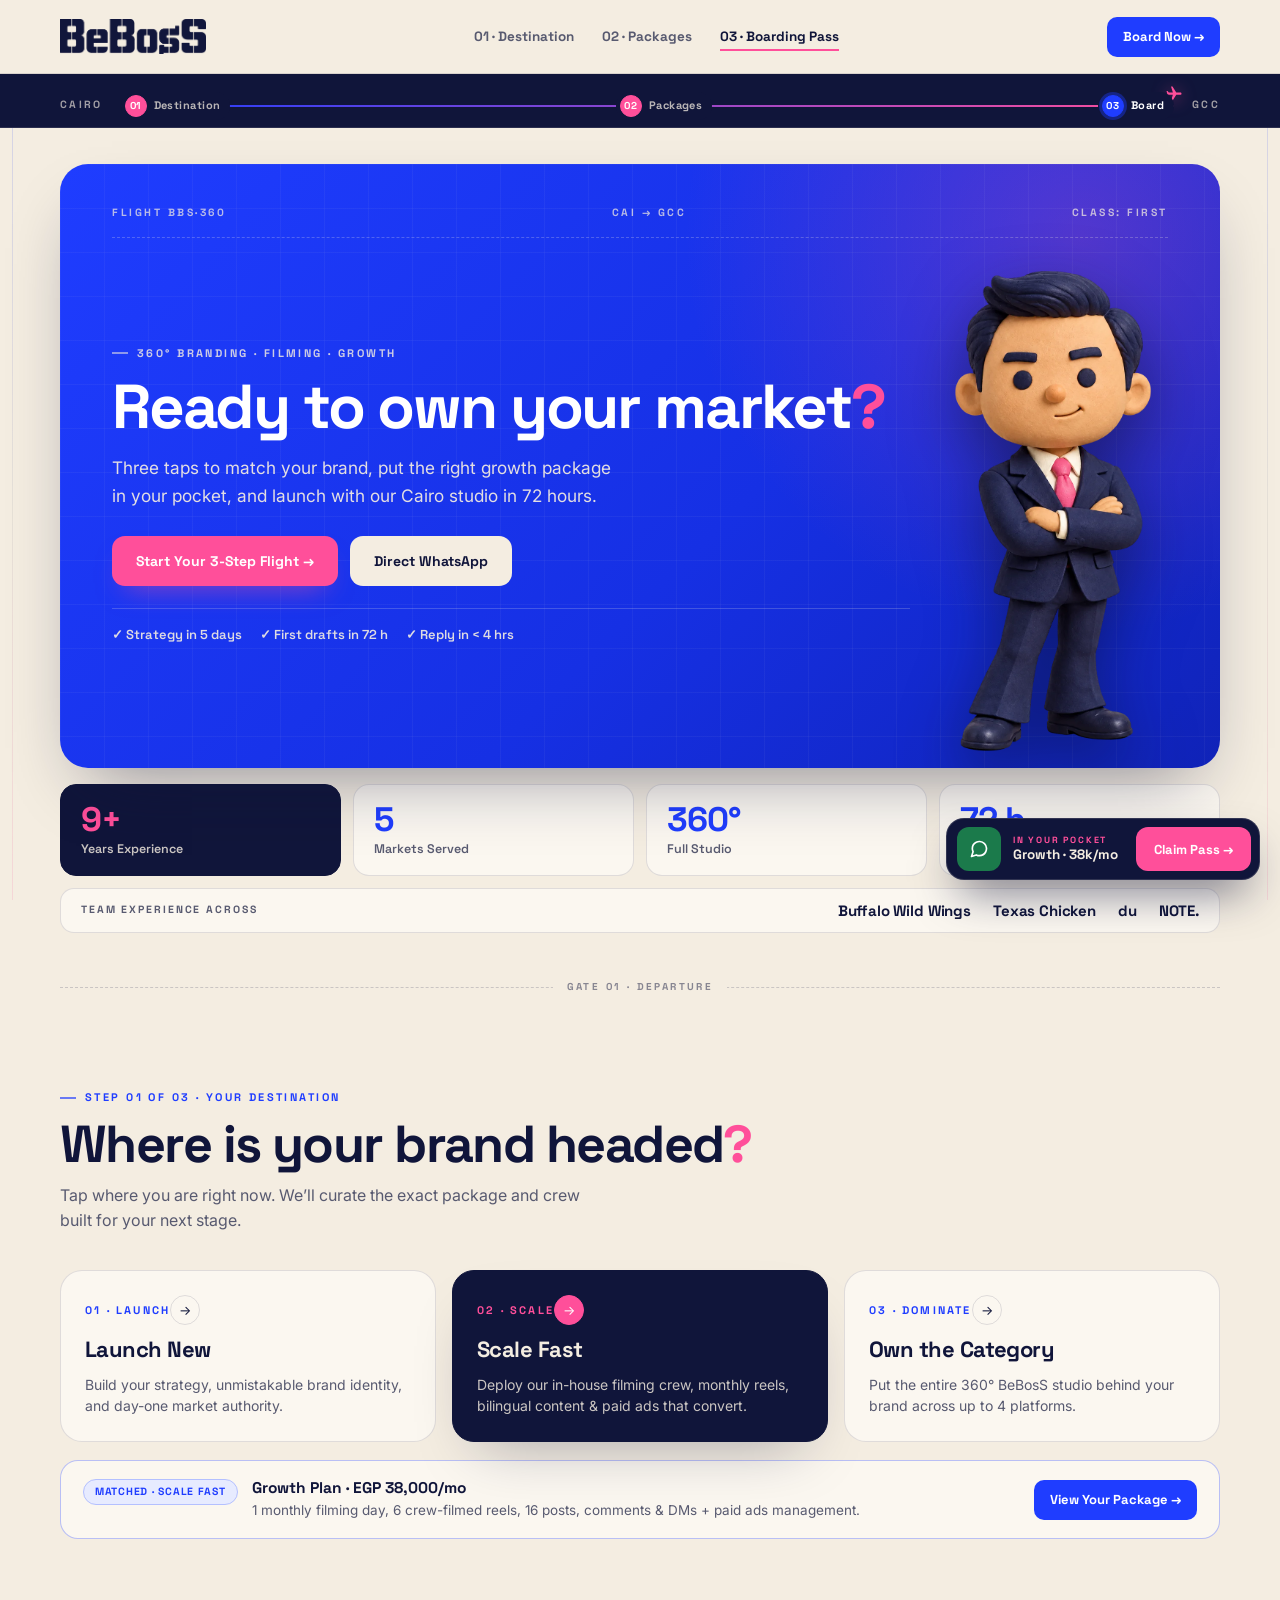
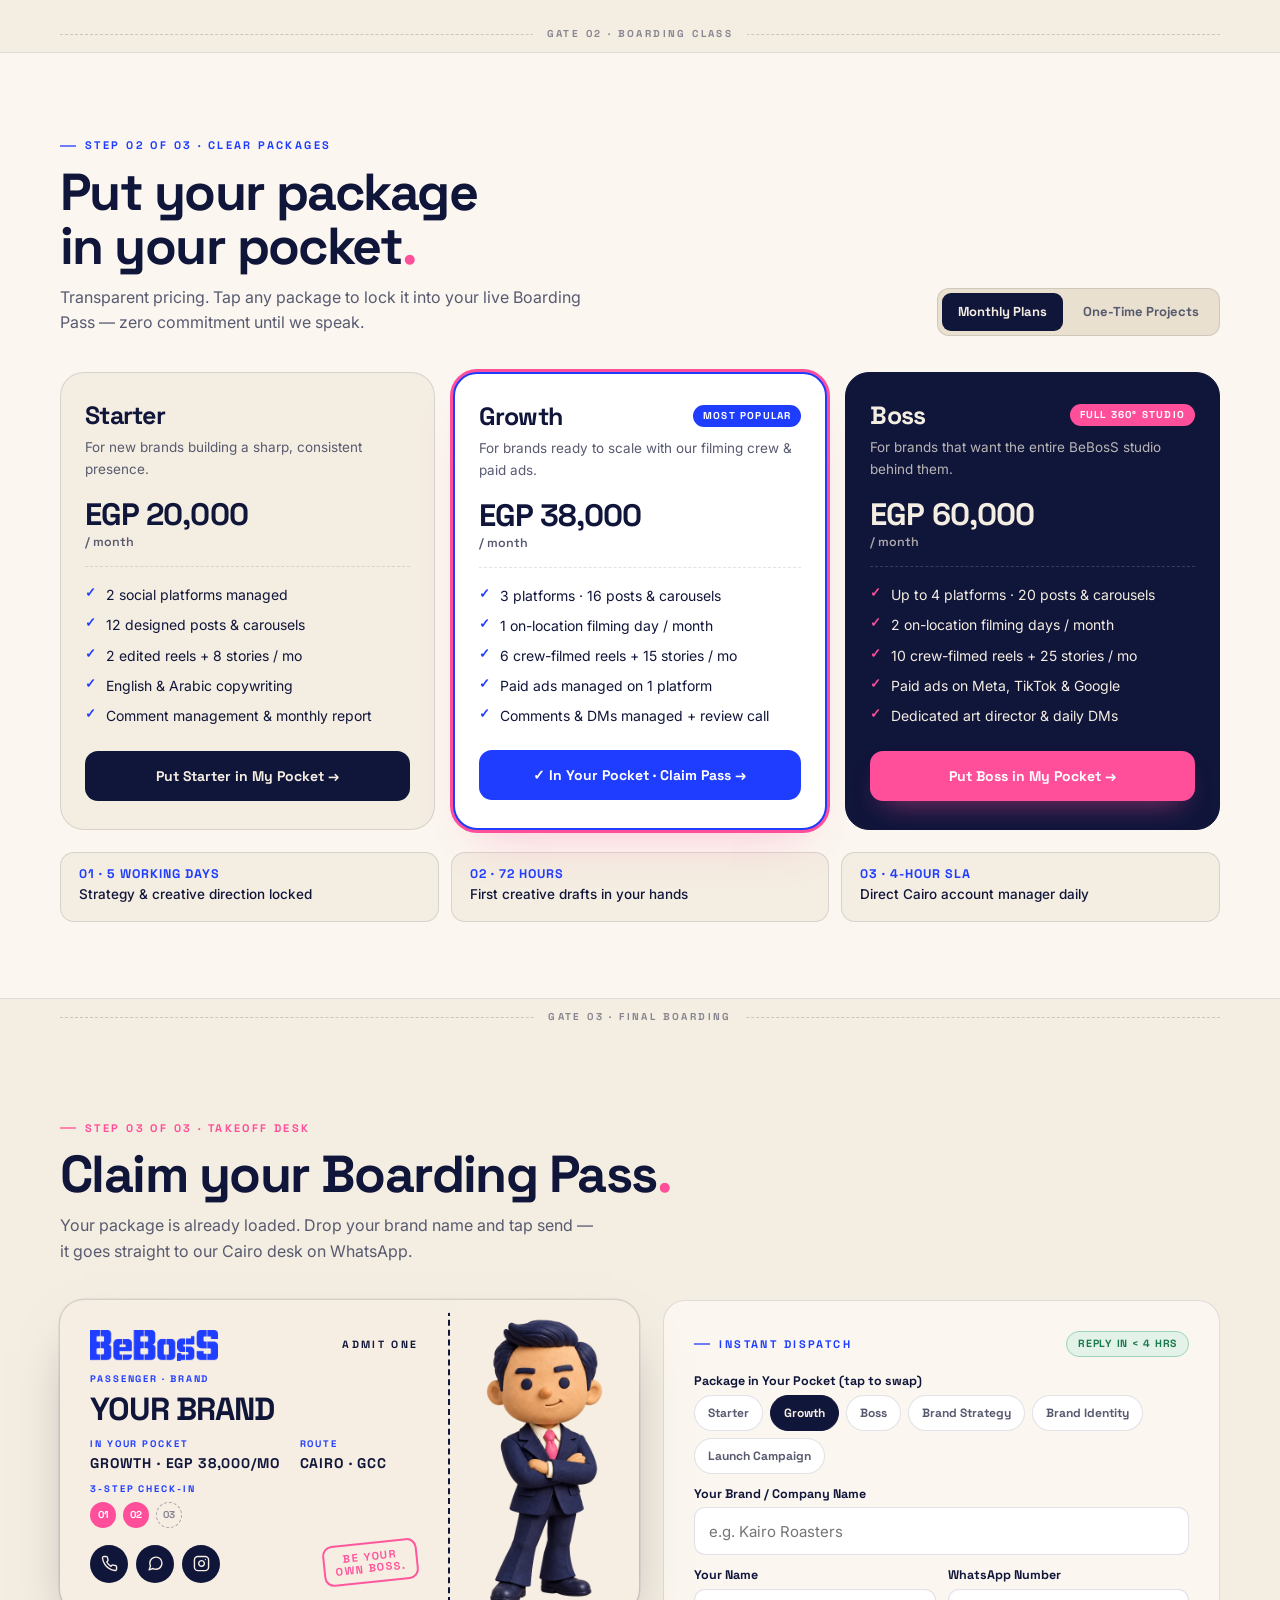
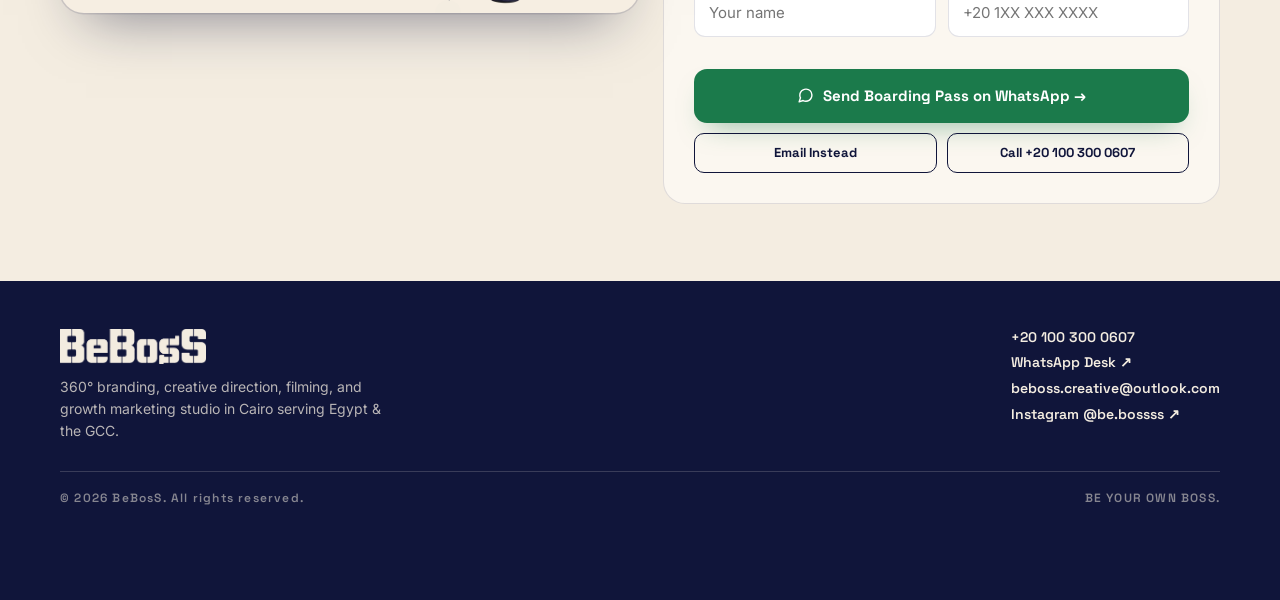
==== commit f38ea77d: "Craft luxury 3-step Pocket-Pass sales journey with zero portfolio brag section" ====
--- a/index.html
+++ b/index.html
@@ -4,10 +4,10 @@
   <meta charset="UTF-8">
   <meta name="viewport" content="width=device-width, initial-scale=1.0">
   <title>BeBosS — 360° Branding, Filming &amp; Growth Studio | Cairo &amp; GCC</title>
-  <meta name="description" content="BeBosS is a 360° branding, creative direction, filming, and growth marketing studio in Cairo serving Egypt and the GCC. Claim your Boarding Pass in 3 steps.">
+  <meta name="description" content="Three steps to match your brand, put the right growth package in your pocket, and launch with BeBosS — Cairo's 360° branding, filming, and growth studio serving Egypt and the GCC.">
   <meta name="theme-color" content="#10153A">
   <link rel="icon" href="assets/brand/boss.webp" type="image/webp">
-  <link rel="stylesheet" href="styles.css">
+  <link rel="stylesheet" href="styles.css?v=4">
 </head>
 <body>
 
@@ -19,9 +19,9 @@
           <img src="assets/brand/wordmark-navy.png" alt="BeBosS" width="146" height="35">
         </a>
 
-        <nav class="nav-links" id="topNav" aria-label="Primary navigation">
-          <a href="#step-1">01 · Goal</a>
-          <a href="#step-2">02 · Plans</a>
+        <nav class="nav-links" id="topNav" aria-label="3-step journey">
+          <a href="#step-1">01 · Destination</a>
+          <a href="#step-2">02 · Packages</a>
           <a href="#step-3">03 · Boarding Pass</a>
         </nav>
 
@@ -41,8 +41,8 @@
             <svg viewBox="0 0 24 24" fill="currentColor" style="transform:rotate(90deg)"><path d="M21 16v-2l-8-5V3.5c0-.83-.67-1.5-1.5-1.5S10 2.67 10 3.5V9l-8 5v2l8-2.5V19l-2 1.5V22l3.5-1 3.5 1v-1.5L13 19v-5.5l8 2.5z"/></svg>
           </div>
           <div class="flight-gates" id="flightGates">
-            <button class="flight-gate cur" type="button" data-step="1" data-target="#step-1"><i>01</i><span>Goal</span></button>
-            <button class="flight-gate" type="button" data-step="2" data-target="#step-2"><i>02</i><span>Plans</span></button>
+            <button class="flight-gate cur" type="button" data-step="1" data-target="#step-1"><i>01</i><span>Destination</span></button>
+            <button class="flight-gate" type="button" data-step="2" data-target="#step-2"><i>02</i><span>Packages</span></button>
             <button class="flight-gate" type="button" data-step="3" data-target="#step-3"><i>03</i><span>Board</span></button>
           </div>
         </div>
@@ -51,33 +51,42 @@
     </nav>
   </div>
 
-  <main>
-
-    <!-- ==================== DEPARTURE HERO (MOBILE-FIRST COBALT CARD + THE BOSS) ==================== -->
+  <!-- Architectural Boarding-Pass Viewport Frame (BeBosS felt through the perimeter) -->
+  <main class="shell">
+
+    <!-- ==================== DEPARTURE HERO (PURE CLIENT PROMISE + BEBOSS ATMOSPHERE) ==================== -->
     <section class="hero-sec">
       <div class="wrap">
         <div class="hero-card">
-          <div class="hero-copy">
-            <span class="eyebrow w">360° BRANDING · FILMING · GROWTH · CAIRO TO GCC</span>
-            <h1>We turn brands into category bosses<span class="dot">.</span></h1>
-            <p class="hero-p">Strategy, brand identity, in-house filming crew, and paid growth under one Cairo roof — engineered to make your brand impossible to ignore.</p>
-            <div class="hero-actions">
-              <a class="btn pink" href="#step-3">Claim Your Boarding Pass →</a>
-              <a class="btn cream" href="https://wa.me/201003000607?text=Hi%20BeBosS%2C%20I%27d%20like%20to%20discuss%20scaling%20my%20brand." target="_blank" rel="noopener">WhatsApp Us Now</a>
-            </div>
-            <div class="hero-micro">
-              <span>✓ First drafts in 72 hours</span>
-              <span>✓ Reply within 4 hours</span>
-              <span>✓ Egypt &amp; GCC</span>
-            </div>
-          </div>
-
-          <div class="hero-boss">
-            <img src="assets/brand/boss.webp" alt="The Boss — BeBosS" width="230" height="286">
-          </div>
-        </div>
-
-        <!-- Compact Proof Strip (Canonical Benchmarks + Past/Present Experience) -->
+          <div class="hero-meta" aria-hidden="true">
+            <span>FLIGHT BBS·360</span>
+            <span>CAI → GCC</span>
+            <span>CLASS: FIRST</span>
+          </div>
+
+          <div class="hero-grid">
+            <div class="hero-copy">
+              <span class="eyebrow w">360° BRANDING · FILMING · GROWTH</span>
+              <h1>Ready to own your market<span class="dot">?</span></h1>
+              <p class="hero-p">Three taps to match your brand, put the right growth package in your pocket, and launch with our Cairo studio in 72 hours.</p>
+              <div class="hero-actions">
+                <a class="btn pink" href="#step-1">Start Your 3-Step Flight →</a>
+                <a class="btn cream" href="https://wa.me/201003000607?text=Hi%20BeBosS%2C%20I%27d%20like%20to%20discuss%20scaling%20my%20brand." target="_blank" rel="noopener">Direct WhatsApp</a>
+              </div>
+              <div class="hero-micro">
+                <span>✓ Strategy in 5 days</span>
+                <span>✓ First drafts in 72 h</span>
+                <span>✓ Reply in &lt; 4 hrs</span>
+              </div>
+            </div>
+
+            <div class="hero-boss">
+              <img src="assets/brand/boss.webp" alt="The Boss — BeBosS" width="240" height="298">
+            </div>
+          </div>
+        </div>
+
+        <!-- Quiet Luxury Proof Strip -->
         <div class="proof-strip" aria-label="BeBosS studio credentials">
           <div class="proof-stats">
             <div class="pstat dark"><b>9+</b><span>Years Experience</span></div>
@@ -98,86 +107,81 @@
       </div>
     </section>
 
-    <!-- ==================== OUR OWN BRAND IS THE PROOF (PURE BRAND CRAFT) ==================== -->
-    <section class="sec sec-navy craft-sec" id="craft">
+    <!-- Perforated Boarding-Pass Divider -->
+    <div class="wrap"><div class="perf-line" aria-hidden="true"><span>GATE 01 · DEPARTURE</span></div></div>
+
+    <!-- ==================== STEP 01 · YOUR DESTINATION (ABOUT THE CLIENT) ==================== -->
+    <section class="sec reveal" id="step-1" data-step-sec="1">
       <div class="wrap">
         <div class="sec-head">
           <div>
-            <span class="eyebrow p">OUR OWN BRAND IS THE PROOF</span>
-            <h2 class="h-lg" style="color:var(--cream)">Look at how we built <span style="color:var(--pink)">BeBosS</span><span class="dot">.</span></h2>
-            <p class="lead">No borrowed templates. No stock mockups. Every visual on this page — from identity to art direction — is the exact standard we bring to your brand.</p>
-          </div>
-          <a class="btn line-w sm" href="https://www.instagram.com/be.bossss/" target="_blank" rel="noopener">See @be.bossss ↗</a>
-        </div>
-
-        <!-- Swipeable Mobile Rail / 3-Column Desktop Showcase -->
-        <div class="craft-rail" id="craftRail" aria-label="BeBosS brand identity craft"></div>
-        <div class="craft-hint" aria-hidden="true">← Swipe to inspect our brand craft · Tap any frame →</div>
+            <span class="eyebrow c">STEP 01 OF 03 · YOUR DESTINATION</span>
+            <h2 class="h-xl">Where is your brand headed<span class="dot">?</span></h2>
+            <p class="lead">Tap where you are right now. We’ll curate the exact package and crew built for your next stage.</p>
+          </div>
+        </div>
+
+        <div class="goal-grid" id="goalGrid" role="tablist" aria-label="Brand destination"></div>
+
+        <div class="rec-bar" id="recBar">
+          <div class="rec-copy">
+            <span class="pill cob" id="recPill">MATCHED FOR YOU</span>
+            <div class="rec-lines">
+              <strong id="recLabel"></strong>
+              <p id="recText"></p>
+            </div>
+          </div>
+          <a class="btn cobalt sm" href="#step-2" id="recJump">View Your Package →</a>
+        </div>
       </div>
     </section>
 
-    <!-- ==================== STEP 01 · PICK YOUR GOAL (SALES QUALIFIER) ==================== -->
-    <section class="sec" id="step-1" data-step-sec="1">
+    <!-- Perforated Boarding-Pass Divider -->
+    <div class="wrap"><div class="perf-line" aria-hidden="true"><span>GATE 02 · BOARDING CLASS</span></div></div>
+
+    <!-- ==================== STEP 02 · PUT A PACKAGE IN YOUR POCKET ==================== -->
+    <section class="sec sec-paper reveal" id="step-2" data-step-sec="2">
       <div class="wrap">
         <div class="sec-head">
           <div>
-            <span class="eyebrow c">STEP 01 OF 03 · YOUR GOAL</span>
-            <h2 class="h-xl">Where is your brand today<span class="dot">?</span></h2>
-            <p class="lead">Tap your stage — we’ll match you to the right plan and crew immediately.</p>
-          </div>
-        </div>
-
-        <div class="goal-grid" id="goalGrid" role="tablist" aria-label="Brand growth stage"></div>
-
-        <div class="rec-bar" id="recBar">
-          <div class="rec-copy">
-            <span class="pill cob" id="recPill">RECOMMENDED FOR YOU</span>
-            <p id="recText"></p>
-          </div>
-          <a class="btn cobalt sm" href="#step-2" id="recJump">See Recommended Plan →</a>
+            <span class="eyebrow c">STEP 02 OF 03 · CLEAR PACKAGES</span>
+            <h2 class="h-xl">Put your package<br>in your pocket<span class="dot">.</span></h2>
+            <p class="lead">Transparent pricing. Tap any package to lock it into your live Boarding Pass — zero commitment until we speak.</p>
+          </div>
+          <div class="tabs" id="planTabs" role="tablist" aria-label="Pricing options">
+            <button class="tab on" type="button" data-ptab="monthly" role="tab" aria-selected="true">Monthly Plans</button>
+            <button class="tab" type="button" data-ptab="onetime" role="tab" aria-selected="false">One-Time Projects</button>
+          </div>
+        </div>
+
+        <div class="plans-grid" id="plansGrid"></div>
+
+        <div class="promise-strip">
+          <div><b>01 · 5 Working Days</b><span>Strategy &amp; creative direction locked</span></div>
+          <div><b>02 · 72 Hours</b><span>First creative drafts in your hands</span></div>
+          <div><b>03 · 4-Hour SLA</b><span>Direct Cairo account manager daily</span></div>
         </div>
       </div>
     </section>
 
-    <!-- ==================== STEP 02 · CHOOSE YOUR BOARDING CLASS (CLEAR PRICING) ==================== -->
-    <section class="sec sec-paper" id="step-2" data-step-sec="2">
+    <!-- Perforated Boarding-Pass Divider -->
+    <div class="wrap"><div class="perf-line" aria-hidden="true"><span>GATE 03 · FINAL BOARDING</span></div></div>
+
+    <!-- ==================== STEP 03 · CLAIM YOUR BOARDING PASS (10-SECOND CLOSE) ==================== -->
+    <section class="sec reveal" id="step-3" data-step-sec="3">
       <div class="wrap">
         <div class="sec-head">
           <div>
-            <span class="eyebrow c">STEP 02 OF 03 · CLEAR PRICING</span>
-            <h2 class="h-xl">Pick your plan<span class="dot">.</span><br>Launch in 72 hours<span class="dot">.</span></h2>
-          </div>
-          <div class="tabs" id="planTabs" role="tablist" aria-label="Pricing options">
-            <button class="tab on" type="button" data-ptab="monthly" role="tab" aria-selected="true">Monthly Plans</button>
-            <button class="tab" type="button" data-ptab="onetime" role="tab" aria-selected="false">One-Time Projects</button>
-          </div>
-        </div>
-
-        <div class="plans-grid" id="plansGrid"></div>
-
-        <div class="promise-strip">
-          <div><b>01 · 5 Days</b><span>Full strategy &amp; direction locked</span></div>
-          <div><b>02 · 72 Hours</b><span>First creative drafts in your hands</span></div>
-          <div><b>03 · 4 Hours</b><span>Direct Cairo account manager SLA</span></div>
-        </div>
-      </div>
-    </section>
-
-    <!-- ==================== STEP 03 · 10-SECOND BOARDING PASS (DIRECT CLOSING CIRCUIT) ==================== -->
-    <section class="sec" id="step-3" data-step-sec="3">
-      <div class="wrap">
-        <div class="sec-head">
-          <div>
-            <span class="eyebrow p">STEP 03 OF 03 · DIRECT CLOSING DESK</span>
+            <span class="eyebrow p">STEP 03 OF 03 · TAKEOFF DESK</span>
             <h2 class="h-xl">Claim your Boarding Pass<span class="dot">.</span></h2>
-            <p class="lead">Takes 10 seconds. No long forms — tap send and your pre-filled Boarding Pass goes straight to our Cairo desk on WhatsApp.</p>
+            <p class="lead">Your package is already loaded. Drop your brand name and tap send — it goes straight to our Cairo desk on WhatsApp.</p>
           </div>
         </div>
 
         <div class="close-grid">
           <!-- Live Signature BeBosS Boarding Pass -->
           <div class="pass-col">
-            <div class="ticket" aria-label="Live BeBosS Boarding Pass">
+            <div class="ticket" id="liveTicket" aria-label="Live BeBosS Boarding Pass">
               <div class="t-main">
                 <div class="t-top">
                   <img src="assets/brand/wordmark-cobalt.png" alt="BeBosS" width="128" height="31">
@@ -187,7 +191,7 @@
                 <div class="t-name" id="tName">YOUR BRAND</div>
                 <div class="t-row">
                   <div>
-                    <div class="t-lbl">BOARDING CLASS</div>
+                    <div class="t-lbl">IN YOUR POCKET</div>
                     <strong id="tPlan">GROWTH · EGP 38,000/MO</strong>
                   </div>
                   <div>
@@ -228,7 +232,7 @@
             </div>
 
             <div class="field">
-              <label>Selected Plan (tap to switch)</label>
+              <label>Package in Your Pocket (tap to swap)</label>
               <div class="plan-pills" id="planPills"></div>
             </div>
 
@@ -287,42 +291,21 @@
     </div>
   </footer>
 
-  <!-- ==================== FLOATING WHATSAPP (DESKTOP) ==================== -->
-  <a class="wa-float" href="https://wa.me/201003000607?text=Hi%20BeBosS%2C%20I%27d%20like%20to%20claim%20my%20Boarding%20Pass." target="_blank" rel="noopener" aria-label="Chat with BeBosS on WhatsApp">
-    <svg viewBox="0 0 24 24" fill="none" stroke="currentColor" stroke-width="2" stroke-linecap="round" stroke-linejoin="round"><path d="M21 11.5a8.38 8.38 0 0 1-.9 3.8 8.5 8.5 0 0 1-7.6 4.7 8.38 8.38 0 0 1-3.8-.9L3 21l1.9-5.7a8.38 8.38 0 0 1-.9-3.8 8.5 8.5 0 0 1 4.7-7.6 8.38 8.38 0 0 1 3.8-.9h.5a8.48 8.48 0 0 1 8 8v.5z"/></svg>
-    <span>WhatsApp Desk</span>
-  </a>
-
-  <!-- ==================== MOBILE STICKY 2-ACTION CLOSING BAR (99% MOBILE) ==================== -->
-  <div class="mob-bar" aria-label="Quick actions">
-    <a class="mob-wa" href="https://wa.me/201003000607?text=Hi%20BeBosS%2C%20I%27d%20like%20to%20discuss%20my%20brand." target="_blank" rel="noopener">
+  <!-- ==================== LIVE POCKET PASS DOCK (MOBILE & DESKTOP) ==================== -->
+  <aside class="pocket-dock" id="pocketDock" aria-label="Package in your pocket">
+    <a class="pocket-wa" href="https://wa.me/201003000607?text=Hi%20BeBosS%2C%20I%27d%20like%20to%20claim%20my%20Boarding%20Pass." target="_blank" rel="noopener" aria-label="Chat on WhatsApp">
       <svg viewBox="0 0 24 24" fill="none" stroke="currentColor" stroke-width="2" stroke-linecap="round" stroke-linejoin="round"><path d="M21 11.5a8.38 8.38 0 0 1-.9 3.8 8.5 8.5 0 0 1-7.6 4.7 8.38 8.38 0 0 1-3.8-.9L3 21l1.9-5.7a8.38 8.38 0 0 1-.9-3.8 8.5 8.5 0 0 1 4.7-7.6 8.38 8.38 0 0 1 3.8-.9h.5a8.48 8.48 0 0 1 8 8v.5z"/></svg>
-      <span>WhatsApp</span>
     </a>
-    <a class="mob-board" href="#step-3">Claim Boarding Pass →</a>
-  </div>
-
-  <!-- ==================== VIEW-ONLY BRAND CRAFT LIGHTBOX ==================== -->
-  <div class="modal" id="craftModal" hidden role="dialog" aria-modal="true" aria-labelledby="mTitle">
-    <div class="modal-box">
-      <button class="modal-x" id="mClose" type="button" aria-label="Close preview">✕</button>
-      <div class="m-grid">
-        <div class="m-media">
-          <img id="mImg" src="" alt="BeBosS brand craft">
-        </div>
-        <div class="m-info">
-          <span class="eyebrow c" id="mTag">IDENTITY SYSTEM</span>
-          <h3 class="h-md" id="mTitle">Title</h3>
-          <p id="mCap"></p>
-          <a class="btn pink" href="#step-3" id="mCta" style="width:100%;margin-top:auto">Build This For My Brand →</a>
-        </div>
-      </div>
+    <div class="pocket-info">
+      <small>IN YOUR POCKET</small>
+      <strong id="pocketTitle">Growth · 38k/mo</strong>
     </div>
-  </div>
+    <a class="pocket-cta" href="#step-3" id="pocketCta">Claim Pass →</a>
+  </aside>
 
   <div class="toast" id="toast" role="status" aria-live="polite"></div>
 
-  <script src="data.js"></script>
-  <script src="app.js"></script>
+  <script src="data.js?v=4"></script>
+  <script src="app.js?v=4"></script>
 </body>
 </html>
--- a/styles.css
+++ b/styles.css
@@ -1,5 +1,5 @@
 /* ==========================================================================
-   BeBosS · 100% Sales-Driven 3-Step Boarding Pass Circuit (Mobile-First Luxury)
+   BeBosS · Luxury 3-Step Pocket-Pass Sales Journey (Mobile-First Editorial)
    Cream #F4EDE1 · Cobalt #1F3DFF · Navy #10153A · Pink #FF4F9A
    ========================================================================== */
 
@@ -11,23 +11,23 @@
   --cream-2: #EAE0CF;
   --paper: #FBF7F0;
   --cobalt: #1F3DFF;
-  --cobalt-2: #1530E0;
+  --cobalt-2: #142CE0;
   --navy: #10153A;
   --navy-2: #1A2152;
   --pink: #FF4F9A;
   --ink: #10153A;
   --muted: #585A70;
-  --line: rgba(16, 21, 58, .13);
-  --line-w: rgba(244, 237, 225, .16);
+  --line: rgba(16, 21, 58, .12);
+  --line-w: rgba(244, 237, 225, .18);
   --green: #1B7A4B;
-  --radius: 20px;
-  --max: 1180px;
+  --radius: 22px;
+  --max: 1160px;
   --nav-h: 74px;
   --flight-h: 54px;
   --display: "Space Grotesk", "Helvetica Neue", Arial, sans-serif;
   --body: "Inter", "Helvetica Neue", Arial, sans-serif;
   --ease: cubic-bezier(.22, 1, .36, 1);
-  --shadow: 0 26px 56px -26px rgba(16, 21, 58, .32);
+  --shadow: 0 28px 60px -28px rgba(16, 21, 58, .34);
 }
 
 *, *::before, *::after { box-sizing: border-box; }
@@ -37,7 +37,7 @@
   font: 400 15.5px/1.6 var(--body); -webkit-font-smoothing: antialiased;
   overflow-x: clip;
 }
-main { overflow-x: clip; }
+main { overflow-x: clip; position: relative; }
 img { max-width: 100%; display: block; -webkit-user-drag: none; user-select: none; -webkit-touch-callout: none; }
 button { font: inherit; color: inherit; cursor: pointer; border: 0; background: none; }
 input { font: inherit; color: inherit; }
@@ -46,52 +46,75 @@
 :focus-visible { outline: 3px solid var(--pink); outline-offset: 2px; border-radius: 6px; }
 
 .wrap { width: min(var(--max), 100% - 40px); margin: 0 auto; min-width: 0; }
-.sec { padding: clamp(56px, 7vw, 96px) 0; position: relative; }
+.sec { padding: clamp(48px, 6vw, 84px) 0; position: relative; }
 .sec-paper { background: var(--paper); border-top: 1px solid var(--line); border-bottom: 1px solid var(--line); }
-.sec-navy { background: var(--navy); color: var(--cream); }
+
+/* Subtle architectural perimeter frame (BeBosS felt along the edges) */
+.shell { position: relative; }
+.shell::before, .shell::after {
+  content: ""; position: fixed; top: calc(var(--nav-h) + var(--flight-h)); bottom: 0; width: 1px;
+  background: linear-gradient(180deg, rgba(31, 61, 255, .14), rgba(16, 21, 58, .06) 50%, rgba(255, 79, 154, .14));
+  pointer-events: none; z-index: 5;
+}
+.shell::before { left: 12px; }
+.shell::after { right: 12px; }
+
+/* Perforated Boarding-Pass Section Dividers */
+.perf-line {
+  position: relative; display: flex; align-items: center; justify-content: center;
+  height: 28px; margin: 4px 0;
+}
+.perf-line::before {
+  content: ""; position: absolute; left: 0; right: 0; top: 50%;
+  border-top: 1.5px dashed rgba(16, 21, 58, .18);
+}
+.perf-line span {
+  position: relative; z-index: 1; padding: 0 14px; background: var(--cream);
+  font: 700 10px/1 var(--display); letter-spacing: .24em; color: rgba(16, 21, 58, .48);
+}
+
+/* Smooth entrance reveal */
+.reveal { opacity: 1; transform: none; transition: opacity .65s var(--ease), transform .65s var(--ease); }
+.reveal.pre { opacity: 0; transform: translateY(18px); }
 
 /* ---------- Typography ---------- */
 .eyebrow { display: inline-flex; align-items: center; gap: 9px; font: 700 11px/1 var(--display); letter-spacing: .22em; text-transform: uppercase; color: var(--muted); }
 .eyebrow::before { content: ""; width: 16px; height: 2px; background: currentColor; opacity: .65; }
 .eyebrow.c { color: var(--cobalt); }
 .eyebrow.p { color: var(--pink); }
-.eyebrow.w { color: rgba(244, 237, 225, .78); }
-
-h1, h2, h3 { font-family: var(--display); margin: 0; letter-spacing: -.03em; line-height: 1.05; }
-.h-xl { font-size: clamp(30px, 4.1vw, 50px); font-weight: 700; }
+.eyebrow.w { color: rgba(244, 237, 225, .82); }
+
+h1, h2, h3 { font-family: var(--display); margin: 0; letter-spacing: -.03em; line-height: 1.04; }
+.h-xl { font-size: clamp(30px, 4.2vw, 52px); font-weight: 700; }
 .h-lg { font-size: clamp(25px, 3vw, 38px); font-weight: 700; }
-.h-md { font-size: clamp(19px, 2vw, 24px); font-weight: 700; }
-.lead { color: var(--muted); font-size: clamp(14.5px, 1.25vw, 16.5px); max-width: 56ch; margin: 12px 0 0; }
-.sec-navy .lead { color: rgba(244, 237, 225, .74); }
+.lead { color: var(--muted); font-size: clamp(14.5px, 1.25vw, 16.5px); max-width: 54ch; margin: 12px 0 0; }
 .dot { color: var(--pink); }
 
-.sec-head { display: flex; justify-content: space-between; align-items: flex-end; gap: 18px; flex-wrap: wrap; margin-bottom: clamp(24px, 3.2vw, 36px); }
+.sec-head { display: flex; justify-content: space-between; align-items: flex-end; gap: 18px; flex-wrap: wrap; margin-bottom: clamp(24px, 3vw, 36px); }
 .sec-head h2 { margin-top: 10px; }
 
 /* ---------- Buttons, Pills & Tabs ---------- */
 .btn {
-  display: inline-flex; align-items: center; justify-content: center; gap: 9px; height: 50px; padding: 0 22px; border-radius: 13px;
+  display: inline-flex; align-items: center; justify-content: center; gap: 9px; height: 50px; padding: 0 24px; border-radius: 13px;
   background: var(--navy); color: var(--cream); font: 700 14px/1 var(--display); text-decoration: none; white-space: nowrap;
-  transition: transform .2s var(--ease), background .2s, box-shadow .2s;
-}
-.btn:hover { background: var(--cobalt); transform: translateY(-2px); box-shadow: 0 14px 28px -14px rgba(31, 61, 255, .5); }
+  transition: transform .22s var(--ease), background .2s, box-shadow .22s;
+}
+.btn:hover { background: var(--cobalt); transform: translateY(-2px); box-shadow: 0 16px 30px -14px rgba(31, 61, 255, .52); }
 .btn.cobalt { background: var(--cobalt); color: #fff; }
 .btn.cobalt:hover { background: var(--cobalt-2); }
-.btn.pink { background: var(--pink); color: #fff; }
-.btn.pink:hover { background: #e83b86; box-shadow: 0 14px 28px -14px rgba(255, 79, 154, .65); }
+.btn.pink { background: var(--pink); color: #fff; box-shadow: 0 14px 28px -14px rgba(255, 79, 154, .6); }
+.btn.pink:hover { background: #e83b86; box-shadow: 0 18px 32px -14px rgba(255, 79, 154, .75); }
 .btn.cream { background: var(--cream); color: var(--navy); }
 .btn.cream:hover { background: #fff; }
-.btn.green { background: var(--green); color: #fff; }
-.btn.green:hover { background: #14633c; box-shadow: 0 14px 28px -14px rgba(27, 122, 75, .55); }
+.btn.green { background: var(--green); color: #fff; box-shadow: 0 14px 28px -14px rgba(27, 122, 75, .52); }
+.btn.green:hover { background: #14633c; }
 .btn.line { background: transparent; color: var(--ink); border: 1.5px solid var(--navy); }
 .btn.line:hover { background: var(--navy); color: var(--cream); box-shadow: none; }
-.btn.line-w { background: transparent; color: var(--cream); border: 1.5px solid rgba(244, 237, 225, .42); }
-.btn.line-w:hover { background: var(--cream); color: var(--navy); box-shadow: none; }
 .btn.sm { height: 40px; padding: 0 16px; font-size: 13px; border-radius: 10px; }
 .btn.lg { height: 54px; font-size: 15px; width: 100%; }
 .btn svg { width: 17px; height: 17px; flex: none; }
 
-.pill { display: inline-flex; align-items: center; gap: 6px; height: 26px; padding: 0 11px; border-radius: 99px; font: 700 10.5px/1 var(--display); letter-spacing: .06em; text-transform: uppercase; border: 1.5px solid; white-space: nowrap; }
+.pill { display: inline-flex; align-items: center; gap: 6px; height: 26px; padding: 0 11px; border-radius: 99px; font: 700 10.5px/1 var(--display); letter-spacing: .07em; text-transform: uppercase; border: 1.5px solid; white-space: nowrap; }
 .pill.live { color: var(--green); background: #E3F3EA; border-color: #9ED3B5; }
 .pill.cob { color: var(--cobalt); background: #E7EBFF; border-color: #B4C0FF; }
 
@@ -103,8 +126,8 @@
 /* ---------- Sticky Header + 3-Step CAIRO ✈ GCC Flight Route Bar ---------- */
 .chrome { position: sticky; top: 0; z-index: 70; }
 .hdr {
-  height: var(--nav-h); background: rgba(244, 237, 225, .95);
-  backdrop-filter: blur(14px); -webkit-backdrop-filter: blur(14px);
+  height: var(--nav-h); background: rgba(244, 237, 225, .94);
+  backdrop-filter: blur(16px); -webkit-backdrop-filter: blur(16px);
   border-bottom: 1px solid var(--line);
 }
 .hdr-in { height: 100%; display: flex; align-items: center; justify-content: space-between; gap: 16px; }
@@ -114,7 +137,7 @@
   width: 146px; min-width: 146px; max-width: none;
   height: 35px; aspect-ratio: 1242 / 299; object-fit: contain;
 }
-.nav-links { display: flex; align-items: center; gap: 26px; }
+.nav-links { display: flex; align-items: center; gap: 28px; }
 .nav-links a {
   position: relative; text-decoration: none; font: 700 13.5px/1 var(--display); color: var(--muted); padding: 6px 0; transition: color .2s;
 }
@@ -131,11 +154,11 @@
 .flight-in { height: 100%; display: flex; align-items: center; gap: 18px; padding-top: 10px; }
 .flight-city { font: 700 10.5px/1 var(--display); letter-spacing: .22em; color: rgba(244, 237, 225, .64); flex: none; }
 .flight-track { position: relative; flex: 1; height: 2px; background: rgba(244, 237, 225, .2); border-radius: 99px; }
-.flight-fill { position: absolute; inset: 0 auto 0 0; width: 0%; background: linear-gradient(90deg, var(--cobalt), var(--pink)); border-radius: 99px; transition: width .45s var(--ease); }
+.flight-fill { position: absolute; inset: 0 auto 0 0; width: 0%; background: linear-gradient(90deg, var(--cobalt), var(--pink)); border-radius: 99px; transition: width .5s var(--ease); }
 .flight-plane {
   position: absolute; top: -11px; left: 0%; transform: translate(-50%, -50%);
-  width: 18px; height: 18px; color: var(--pink); transition: left .45s var(--ease); pointer-events: none;
-  filter: drop-shadow(0 2px 6px rgba(255, 79, 154, .55));
+  width: 18px; height: 18px; color: var(--pink); transition: left .5s var(--ease); pointer-events: none;
+  filter: drop-shadow(0 2px 8px rgba(255, 79, 154, .65));
 }
 .flight-plane svg { width: 100%; height: 100%; }
 .flight-gates { position: absolute; inset: 0; display: flex; justify-content: space-between; align-items: center; }
@@ -150,33 +173,49 @@
 }
 .flight-gate.done i { background: var(--pink); border-color: var(--pink); color: #fff; }
 .flight-gate.cur { color: #fff; }
-.flight-gate.cur i { background: var(--cobalt); border-color: var(--cobalt); color: #fff; box-shadow: 0 0 0 3px rgba(31, 61, 255, .35); }
+.flight-gate.cur i { background: var(--cobalt); border-color: var(--cobalt); color: #fff; box-shadow: 0 0 0 3px rgba(31, 61, 255, .38); }
 .flight-gate:hover { color: #fff; }
 
-/* ---------- Departure Hero (Cobalt Card + The Boss) ---------- */
-.hero-sec { padding: clamp(22px, 3vw, 36px) 0 clamp(32px, 4vw, 52px); }
+/* ---------- Cinematic Cobalt Departure Hero ---------- */
+.hero-sec { padding: clamp(22px, 3vw, 36px) 0 clamp(24px, 3vw, 36px); }
 .hero-card {
-  position: relative; background: var(--cobalt); color: var(--cream); border-radius: 26px;
-  padding: clamp(28px, 4.4vw, 52px); overflow: hidden; box-shadow: var(--shadow);
-  display: grid; grid-template-columns: minmax(0, 1.35fr) auto; gap: 24px; align-items: center;
-}
-.hero-card::after {
-  content: ""; position: absolute; inset: -40% -20% auto auto; width: 420px; height: 420px; border-radius: 50%;
-  background: radial-gradient(circle, rgba(255, 79, 154, .28), transparent 68%); pointer-events: none;
-}
-.hero-copy { position: relative; z-index: 2; }
-.hero-card h1 { font-size: clamp(32px, 4.8vw, 58px); font-weight: 700; margin: 14px 0 14px; color: #fff; letter-spacing: -.035em; line-height: 1.02; }
-.hero-p { font-size: clamp(15px, 1.35vw, 17.5px); color: rgba(244, 237, 225, .92); max-width: 48ch; margin: 0 0 24px; }
+  position: relative;
+  background:
+    radial-gradient(640px circle at 88% 12%, rgba(255, 79, 154, .26), transparent 62%),
+    linear-gradient(135deg, #1F3DFF 0%, #1630E4 58%, #1023B8 100%);
+  color: var(--cream); border-radius: 28px;
+  padding: clamp(22px, 3.6vw, 44px) clamp(24px, 4.4vw, 52px) clamp(26px, 4vw, 48px);
+  overflow: hidden; box-shadow: 0 32px 68px -28px rgba(16, 21, 58, .48);
+}
+/* Subtle architectural grid texture */
+.hero-card::before {
+  content: ""; position: absolute; inset: 0; pointer-events: none;
+  background-image:
+    linear-gradient(rgba(244, 237, 225, .045) 1px, transparent 1px),
+    linear-gradient(90deg, rgba(244, 237, 225, .045) 1px, transparent 1px);
+  background-size: 44px 44px;
+}
+.hero-meta {
+  position: relative; z-index: 2; display: flex; justify-content: space-between; align-items: center; gap: 12px;
+  padding-bottom: 18px; margin-bottom: 22px; border-bottom: 1px dashed rgba(244, 237, 225, .24);
+  font: 700 10.5px/1 var(--display); letter-spacing: .24em; color: rgba(244, 237, 225, .72);
+}
+.hero-grid {
+  position: relative; z-index: 2;
+  display: grid; grid-template-columns: minmax(0, 1.35fr) auto; gap: 28px; align-items: center;
+}
+.hero-card h1 { font-size: clamp(34px, 5vw, 62px); font-weight: 700; margin: 14px 0 16px; color: #fff; letter-spacing: -.035em; line-height: 1.01; }
+.hero-p { font-size: clamp(15px, 1.35vw, 18px); color: rgba(244, 237, 225, .92); max-width: 46ch; margin: 0 0 26px; }
 .hero-actions { display: flex; gap: 12px; flex-wrap: wrap; }
 .hero-micro {
-  display: flex; gap: 16px; flex-wrap: wrap; margin-top: 22px; padding-top: 18px;
+  display: flex; gap: 18px; flex-wrap: wrap; margin-top: 22px; padding-top: 18px;
   border-top: 1px solid rgba(244, 237, 225, .2);
   font: 600 13px/1.2 var(--display); color: rgba(244, 237, 225, .9);
 }
-.hero-boss { position: relative; z-index: 2; display: flex; justify-content: center; align-items: flex-end; margin: -8px 0 -52px; }
-.hero-boss img { width: clamp(185px, 18vw, 235px); height: auto; filter: drop-shadow(0 24px 30px rgba(10, 14, 42, .45)); }
-
-/* ---------- Proof Strip ---------- */
+.hero-boss { display: flex; justify-content: center; align-items: flex-end; margin: -6px 0 -48px; }
+.hero-boss img { width: clamp(190px, 18vw, 240px); height: auto; filter: drop-shadow(0 26px 32px rgba(8, 12, 38, .5)); }
+
+/* ---------- Quiet Luxury Proof Strip ---------- */
 .proof-strip { margin-top: 16px; display: grid; gap: 12px; }
 .proof-stats { display: grid; grid-template-columns: repeat(4, minmax(0, 1fr)); gap: 12px; }
 .pstat {
@@ -197,86 +236,68 @@
 .pb-list { display: flex; align-items: center; gap: 22px; flex-wrap: wrap; }
 .pb-list span { font: 700 15px/1 var(--display); color: var(--navy); letter-spacing: -.01em; }
 
-/* ---------- Pure Brand Craft Showcase (Swipeable Mobile Rail / 3-Col Desktop) ---------- */
-.craft-rail {
-  display: grid; grid-template-columns: repeat(3, minmax(0, 1fr)); gap: 16px;
-}
-.craft-card {
-  background: rgba(255, 255, 255, .04); border: 1px solid var(--line-w); border-radius: 18px;
-  overflow: hidden; cursor: pointer; transition: transform .25s var(--ease), border-color .2s;
-  display: flex; flex-direction: column;
-}
-.craft-card:hover { transform: translateY(-4px); border-color: rgba(255, 79, 154, .6); }
-.craft-media { aspect-ratio: 4 / 5; overflow: hidden; background: var(--navy-2); }
-.craft-media img { width: 100%; height: 100%; object-fit: cover; transition: transform .45s var(--ease); }
-.craft-card:hover .craft-media img { transform: scale(1.04); }
-.craft-body { padding: 14px 16px 16px; }
-.craft-body small { display: block; font: 700 10px/1 var(--display); letter-spacing: .18em; color: var(--pink); }
-.craft-body strong { display: block; margin-top: 6px; font: 700 16.5px/1.2 var(--display); color: var(--cream); }
-.craft-hint { display: none; margin-top: 12px; font: 600 11.5px/1 var(--display); letter-spacing: .08em; color: rgba(244, 237, 225, .58); text-align: center; }
-
-/* ---------- STEP 01 · Interactive Goal Cards ---------- */
-.goal-grid { display: grid; grid-template-columns: repeat(3, minmax(0, 1fr)); gap: 14px; }
+/* ---------- STEP 01 · Tactile Destination Cards ---------- */
+.goal-grid { display: grid; grid-template-columns: repeat(3, minmax(0, 1fr)); gap: 16px; }
 .goal-card {
-  text-align: left; background: var(--paper); border: 2px solid var(--line); border-radius: 20px; padding: 22px;
-  transition: transform .2s var(--ease), border-color .2s, background .2s, box-shadow .2s;
-  display: flex; flex-direction: column; gap: 10px;
-}
-.goal-card:hover { border-color: var(--cobalt); transform: translateY(-2px); }
+  text-align: left; background: var(--paper); border: 1.5px solid var(--line); border-radius: 22px; padding: 24px;
+  transition: transform .24s var(--ease), border-color .22s, background .22s, box-shadow .24s;
+  display: flex; flex-direction: column; gap: 12px; position: relative;
+}
+.goal-card:hover { border-color: var(--cobalt); transform: translateY(-3px); box-shadow: 0 20px 38px -24px rgba(31, 61, 255, .35); }
 .goal-card.on { background: var(--navy); color: var(--cream); border-color: var(--navy); box-shadow: var(--shadow); }
 .goal-top { display: flex; justify-content: space-between; align-items: center; }
-.goal-top small { font: 700 11px/1 var(--display); letter-spacing: .18em; color: var(--cobalt); }
+.goal-top small { font: 700 11px/1 var(--display); letter-spacing: .2em; color: var(--cobalt); }
 .goal-card.on .goal-top small { color: var(--pink); }
 .goal-top i {
-  width: 28px; height: 28px; border-radius: 50%; border: 1.5px solid var(--line);
-  display: grid; place-items: center; font-style: normal; font-size: 13px; color: var(--navy);
+  width: 30px; height: 30px; border-radius: 50%; border: 1.5px solid var(--line);
+  display: grid; place-items: center; font-style: normal; font-size: 13px; color: var(--navy); transition: .2s;
 }
 .goal-card.on .goal-top i { background: var(--pink); border-color: var(--pink); color: #fff; }
-.goal-card strong { font: 700 21px/1.15 var(--display); letter-spacing: -.02em; }
-.goal-card p { margin: 0; font-size: 14px; color: var(--muted); line-height: 1.5; }
+.goal-card strong { font: 700 22px/1.12 var(--display); letter-spacing: -.025em; }
+.goal-card p { margin: 0; font-size: 14px; color: var(--muted); line-height: 1.55; }
 .goal-card.on p { color: rgba(244, 237, 225, .82); }
 
 .rec-bar {
-  margin-top: 16px; background: var(--paper); border: 1.5px solid rgba(31, 61, 255, .28); border-radius: 16px;
-  padding: 16px 20px; display: flex; align-items: center; justify-content: space-between; gap: 16px; flex-wrap: wrap;
-}
-.rec-copy { display: flex; align-items: center; gap: 12px; flex-wrap: wrap; flex: 1; min-width: 0; }
-.rec-copy p { margin: 0; font: 600 14px/1.45 var(--body); color: var(--ink); }
-
-/* ---------- STEP 02 · Clear 3-Tier Plans ---------- */
-.plans-grid { display: grid; grid-template-columns: repeat(3, minmax(0, 1fr)); gap: 16px; align-items: stretch; }
+  margin-top: 18px; background: var(--paper); border: 1.5px solid rgba(31, 61, 255, .3); border-radius: 18px;
+  padding: 18px 22px; display: flex; align-items: center; justify-content: space-between; gap: 18px; flex-wrap: wrap;
+}
+.rec-copy { display: flex; align-items: flex-start; gap: 14px; flex-wrap: wrap; flex: 1; min-width: 0; }
+.rec-lines { display: grid; gap: 3px; min-width: 0; }
+.rec-lines strong { font: 700 15.5px/1.2 var(--display); color: var(--navy); }
+.rec-lines p { margin: 0; font-size: 13.5px; color: var(--muted); line-height: 1.45; }
+
+/* ---------- STEP 02 · Pocket-Ready Package Cards ---------- */
+.plans-grid { display: grid; grid-template-columns: repeat(3, minmax(0, 1fr)); gap: 18px; align-items: stretch; }
 .plan {
-  background: var(--cream); border: 1.5px solid var(--line); border-radius: 22px; padding: 26px 24px;
-  display: flex; flex-direction: column; position: relative; transition: transform .22s var(--ease), border-color .2s;
-}
-.plan:hover { transform: translateY(-3px); }
-.plan.featured { background: #fff; border: 2px solid var(--cobalt); box-shadow: 0 22px 44px -26px rgba(31, 61, 255, .42); }
+  background: var(--cream); border: 1.5px solid var(--line); border-radius: 24px; padding: 28px 24px;
+  display: flex; flex-direction: column; position: relative; transition: transform .24s var(--ease), border-color .2s, box-shadow .24s;
+}
+.plan:hover { transform: translateY(-4px); }
+.plan.featured { background: #fff; border: 2px solid var(--cobalt); box-shadow: 0 24px 48px -28px rgba(31, 61, 255, .44); }
 .plan.dark { background: var(--navy); color: var(--cream); border-color: var(--navy); }
-.plan.selected { box-shadow: 0 0 0 3px var(--pink); }
+.plan.selected { box-shadow: 0 0 0 3px var(--pink), 0 24px 48px -24px rgba(255, 79, 154, .35); }
 .p-head { display: flex; justify-content: space-between; align-items: center; gap: 8px; min-height: 28px; }
-.p-head h3 { font-size: 24px; }
+.p-head h3 { font-size: 25px; }
 .p-tag { font: 700 10px/1 var(--display); letter-spacing: .12em; padding: 6px 10px; border-radius: 99px; background: var(--cobalt); color: #fff; }
 .plan.dark .p-tag { background: var(--pink); }
 .p-sub { margin: 8px 0 0; font-size: 13.5px; color: var(--muted); min-height: 38px; }
 .plan.dark .p-sub { color: rgba(244, 237, 225, .74); }
-.p-price { margin: 16px 0 18px; padding-bottom: 16px; border-bottom: 1px solid var(--line); }
+.p-price { margin: 18px 0 18px; padding-bottom: 18px; border-bottom: 1px dashed var(--line); }
 .plan.dark .p-price { border-color: var(--line-w); }
-.p-price b { display: block; font: 700 30px/1.05 var(--display); letter-spacing: -.03em; }
-.p-price span { display: block; margin-top: 4px; font: 600 12.5px/1 var(--display); color: var(--muted); }
+.p-price b { display: block; font: 700 31px/1.05 var(--display); letter-spacing: -.03em; }
+.p-price span { display: block; margin-top: 5px; font: 600 12.5px/1 var(--display); color: var(--muted); }
 .plan.dark .p-price span { color: rgba(244, 237, 225, .68); }
-.p-list { list-style: none; padding: 0; margin: 0 0 22px; display: grid; gap: 10px; flex: 1; }
-.p-list li { display: flex; gap: 10px; align-items: flex-start; font-size: 14px; line-height: 1.4; }
+.p-list { list-style: none; padding: 0; margin: 0 0 24px; display: grid; gap: 10px; flex: 1; }
+.p-list li { display: flex; gap: 10px; align-items: flex-start; font-size: 14px; line-height: 1.42; }
 .p-list li::before { content: "✓"; font: 700 13px/1.3 var(--display); color: var(--cobalt); flex: none; }
 .plan.dark .p-list li::before { color: var(--pink); }
 
-.promise-strip {
-  margin-top: 20px; display: grid; grid-template-columns: repeat(3, minmax(0, 1fr)); gap: 12px;
-}
+.promise-strip { margin-top: 22px; display: grid; grid-template-columns: repeat(3, minmax(0, 1fr)); gap: 12px; }
 .promise-strip > div {
-  background: var(--cream); border: 1px solid var(--line); border-radius: 14px; padding: 14px 18px;
-  display: flex; flex-direction: column; gap: 3px;
-}
-.promise-strip b { font: 700 13px/1 var(--display); letter-spacing: .06em; color: var(--cobalt); text-transform: uppercase; }
+  background: var(--cream); border: 1px solid var(--line); border-radius: 14px; padding: 15px 18px;
+  display: flex; flex-direction: column; gap: 4px;
+}
+.promise-strip b { font: 700 12.5px/1 var(--display); letter-spacing: .08em; color: var(--cobalt); text-transform: uppercase; }
 .promise-strip span { font-size: 13.5px; color: var(--ink); font-weight: 500; }
 
 /* ---------- STEP 03 · Live Signature BeBosS Boarding Pass + 10s Closing Card ---------- */
@@ -285,13 +306,16 @@
 
 .ticket {
   --t-cream: #F6EEE2; position: relative; display: grid; grid-template-columns: minmax(0, 1fr) 33%;
-  background: var(--t-cream); color: var(--navy); border-radius: 22px;
-  box-shadow: 0 26px 54px -26px rgba(16, 21, 58, .5), 0 0 0 1.5px rgba(16, 21, 58, .12); overflow: hidden; isolation: isolate;
-}
+  background: var(--t-cream); color: var(--navy); border-radius: 24px;
+  box-shadow: 0 28px 56px -26px rgba(16, 21, 58, .5), 0 0 0 1.5px rgba(16, 21, 58, .12);
+  overflow: hidden; isolation: isolate; transition: transform .3s var(--ease);
+}
+.ticket.pulse { animation: ticketPop .45s var(--ease); }
+@keyframes ticketPop { 0% { transform: scale(1); } 45% { transform: scale(1.018); } 100% { transform: scale(1); } }
 .ticket::before, .ticket::after { content: ""; position: absolute; left: calc(67% - 13px); width: 26px; height: 26px; border-radius: 50%; background: var(--cream); z-index: 2; }
 .ticket::before { top: -13px; }
 .ticket::after { bottom: -13px; }
-.t-main { padding: clamp(18px, 2.6vw, 28px); position: relative; min-width: 0; }
+.t-main { padding: clamp(20px, 2.8vw, 30px); position: relative; min-width: 0; }
 .t-stub { border-left: 2.5px dashed var(--navy); position: relative; overflow: hidden; }
 .t-stub img { position: absolute; inset: 10px 8px 0; width: calc(100% - 16px); height: calc(100% - 10px); object-fit: contain; object-position: bottom center; }
 .t-top { display: flex; justify-content: space-between; align-items: center; gap: 10px; }
@@ -299,7 +323,7 @@
 .t-top span { font: 700 10.5px/1 var(--display); letter-spacing: .22em; white-space: nowrap; }
 .t-lbl { font: 700 9.5px/1 var(--display); letter-spacing: .2em; color: var(--cobalt); text-transform: uppercase; }
 .t-name { font: 700 clamp(22px, 3vw, 32px)/1.08 var(--display); letter-spacing: -.03em; margin: 7px 0 14px; word-break: break-word; }
-.t-row { display: grid; grid-template-columns: 1.2fr .8fr; gap: 12px; margin-bottom: 14px; }
+.t-row { display: grid; grid-template-columns: 1.25fr .75fr; gap: 12px; margin-bottom: 14px; }
 .t-row strong { display: block; margin-top: 5px; font: 700 clamp(12px, 1.3vw, 14px)/1.2 var(--display); letter-spacing: .06em; text-transform: uppercase; }
 .t-steps { display: flex; gap: 7px; margin: 7px 0 14px; }
 .t-steps i {
@@ -317,7 +341,7 @@
   font: 700 11px/1.12 var(--display); letter-spacing: .13em; transform: rotate(-6deg); opacity: .95;
 }
 
-.card { background: var(--paper); border: 1px solid var(--line); border-radius: var(--radius); padding: clamp(20px, 2.8vw, 28px); }
+.card { background: var(--paper); border: 1px solid var(--line); border-radius: var(--radius); padding: clamp(22px, 2.8vw, 30px); }
 .cf-head { display: flex; justify-content: space-between; align-items: center; gap: 10px; margin-bottom: 18px; }
 .field { display: grid; gap: 7px; margin-bottom: 14px; }
 .field label { font: 700 12.5px/1 var(--display); color: var(--ink); }
@@ -339,7 +363,7 @@
 .close-sub-actions { display: grid; grid-template-columns: 1fr 1fr; gap: 10px; }
 
 /* ---------- Clean Minimal Footer ---------- */
-.foot { background: var(--navy); color: rgba(244, 237, 225, .74); padding: 48px 0 32px; font-size: 14px; }
+.foot { background: var(--navy); color: rgba(244, 237, 225, .74); padding: 48px 0 96px; font-size: 14px; }
 .foot-top { display: flex; justify-content: space-between; align-items: flex-start; gap: 28px; flex-wrap: wrap; padding-bottom: 28px; border-bottom: 1px solid var(--line-w); }
 .foot-logo { width: 146px; height: 35px; aspect-ratio: 1242 / 299; object-fit: contain; margin-bottom: 12px; }
 .foot-desc { margin: 0; max-width: 38ch; line-height: 1.6; }
@@ -348,71 +372,69 @@
 .foot-links a:hover { color: var(--pink); }
 .foot-bottom { display: flex; justify-content: space-between; gap: 12px; flex-wrap: wrap; padding-top: 20px; font: 600 12px/1 var(--display); letter-spacing: .1em; color: rgba(244, 237, 225, .52); }
 
-/* ---------- Floating WhatsApp (Desktop) + Mobile Sticky 2-Action Bar ---------- */
-.wa-float {
-  position: fixed; right: 20px; bottom: 20px; z-index: 65; display: inline-flex; align-items: center; justify-content: center;
-  width: 50px; height: 50px; border-radius: 99px; background: var(--green); color: #fff; text-decoration: none;
-  font: 700 13px/1 var(--display); box-shadow: 0 14px 30px -10px rgba(27, 122, 75, .65);
-  transition: width .25s var(--ease), padding .25s var(--ease), transform .2s; overflow: hidden; white-space: nowrap;
-}
-.wa-float svg { width: 22px; height: 22px; flex: none; }
-.wa-float span { max-width: 0; opacity: 0; overflow: hidden; transition: max-width .25s var(--ease), opacity .2s, margin .25s; }
-.wa-float:hover { width: 172px; padding: 0 18px; transform: translateY(-2px); }
-.wa-float:hover span { max-width: 120px; opacity: 1; margin-left: 8px; }
-
-.mob-bar { display: none; }
-
-/* ---------- View-Only Brand Craft Lightbox ---------- */
-.modal {
-  position: fixed; inset: 0; z-index: 120; background: rgba(16, 21, 58, .78); backdrop-filter: blur(8px);
-  display: grid; place-items: center; padding: 20px;
-}
-.modal-box {
-  width: min(820px, 100%); max-height: 90vh; overflow: auto; background: var(--paper); border-radius: 22px;
-  position: relative; box-shadow: 0 32px 72px rgba(0, 0, 0, .48);
-}
-.modal-x {
-  position: absolute; top: 14px; right: 14px; z-index: 5; width: 38px; height: 38px; border-radius: 50%;
-  background: var(--navy); color: var(--cream); display: grid; place-items: center; font-size: 16px;
-}
-.m-grid { display: grid; grid-template-columns: 1.05fr .95fr; }
-.m-media { background: var(--navy); aspect-ratio: 4 / 5; }
-.m-media img { width: 100%; height: 100%; object-fit: cover; }
-.m-info { padding: 28px; display: flex; flex-direction: column; gap: 12px; }
-.m-info p { margin: 0; color: var(--muted); line-height: 1.65; }
+/* ---------- LIVE POCKET PASS DOCK (DESKTOP + MOBILE) ---------- */
+.pocket-dock {
+  position: fixed; right: 20px; bottom: 20px; z-index: 75;
+  display: flex; align-items: center; gap: 12px;
+  background: var(--navy); color: var(--cream);
+  padding: 8px 8px 8px 10px; border-radius: 18px;
+  border: 1px solid rgba(244, 237, 225, .14);
+  box-shadow: 0 22px 46px -14px rgba(16, 21, 58, .68);
+  transition: transform .25s var(--ease);
+}
+.pocket-dock.pop { animation: pocketPop .42s var(--ease); }
+@keyframes pocketPop { 0% { transform: scale(1); } 40% { transform: scale(1.06); } 100% { transform: scale(1); } }
+.pocket-wa {
+  width: 44px; height: 44px; border-radius: 12px; background: var(--green); color: #fff;
+  display: grid; place-items: center; flex: none; transition: transform .2s;
+}
+.pocket-wa:hover { transform: scale(1.05); }
+.pocket-wa svg { width: 20px; height: 20px; }
+.pocket-info { display: flex; flex-direction: column; gap: 2px; padding-right: 6px; min-width: 0; }
+.pocket-info small { font: 700 9px/1 var(--display); letter-spacing: .2em; color: var(--pink); }
+.pocket-info strong { font: 700 13.5px/1.15 var(--display); color: var(--cream); white-space: nowrap; overflow: hidden; text-overflow: ellipsis; }
+.pocket-cta {
+  display: inline-flex; align-items: center; justify-content: center; height: 44px; padding: 0 18px;
+  border-radius: 12px; background: var(--pink); color: #fff; text-decoration: none;
+  font: 700 13px/1 var(--display); white-space: nowrap; flex: none; transition: background .2s;
+}
+.pocket-cta:hover { background: #e83b86; }
 
 .toast {
-  position: fixed; left: 50%; bottom: 24px; transform: translate(-50%, 16px); z-index: 140;
+  position: fixed; left: 50%; bottom: 86px; transform: translate(-50%, 16px); z-index: 140;
   background: var(--navy); color: var(--cream); padding: 12px 18px; border-radius: 12px;
+  border: 1px solid rgba(255, 79, 154, .45);
   font: 700 13px/1 var(--display); box-shadow: var(--shadow); opacity: 0; pointer-events: none; transition: .25s var(--ease);
 }
 .toast.show { opacity: 1; transform: translate(-50%, 0); }
 
-/* ---------- Responsive (Mobile-First Polish for 99% Mobile Traffic) ---------- */
+/* ---------- Responsive (Mobile-First Ergonomics for 99% Mobile Traffic) ---------- */
 @media (max-width: 960px) {
   .goal-grid, .plans-grid, .close-grid, .promise-strip { grid-template-columns: 1fr; }
-  .hero-card { grid-template-columns: 1fr; text-align: left; }
+  .hero-grid { grid-template-columns: 1fr; }
   .hero-boss { margin: 4px 0 -28px; }
 }
 
 @media (max-width: 780px) {
   :root { --nav-h: 64px; --flight-h: 48px; }
   .wrap { width: calc(100% - 28px); }
+  .shell::before, .shell::after { display: none; }
   .brand-link img { width: 124px; min-width: 124px; height: 30px; }
-  .nav-links, .wa-float { display: none; }
-  .flight-in { gap: 10px; padding-top: 8px; }
-  .flight-city { font-size: 10px; letter-spacing: .12em; }
-  .flight-gate { padding: 2px 6px 2px 2px; gap: 5px; font-size: 10.5px; }
+  .nav-links { display: none; }
+  .flight-in { gap: 8px; padding-top: 8px; }
+  .flight-city { font-size: 9.5px; letter-spacing: .12em; }
+  .flight-gate { padding: 2px 5px 2px 2px; gap: 4px; font-size: 10px; }
   .flight-gate i { width: 20px; height: 20px; font-size: 9.5px; }
 
-  .hero-sec { padding: 14px 0 28px; }
-  .hero-card { padding: 24px 20px; border-radius: 22px; gap: 18px; }
-  .hero-card h1 { font-size: 32px; }
+  .hero-sec { padding: 14px 0 22px; }
+  .hero-card { padding: 18px 18px 24px; border-radius: 24px; }
+  .hero-meta { font-size: 9.5px; letter-spacing: .18em; padding-bottom: 14px; margin-bottom: 16px; }
+  .hero-card h1 { font-size: 33px; }
   .hero-actions { flex-direction: column; }
   .hero-actions .btn { width: 100%; }
   .hero-micro { gap: 10px 14px; font-size: 12px; }
   .hero-boss { margin: 2px 0 -24px; }
-  .hero-boss img { width: 156px; }
+  .hero-boss img { width: 154px; }
 
   .proof-stats { grid-template-columns: repeat(2, minmax(0, 1fr)); gap: 10px; }
   .pstat { padding: 14px 15px; }
@@ -420,17 +442,8 @@
   .pb-list { gap: 10px 16px; }
   .pb-list span { font-size: 13.5px; }
 
-  /* Horizontal swipeable touch-carousel for Brand Craft on mobile */
-  .craft-rail {
-    display: flex; overflow-x: auto; scroll-snap-type: x mandatory; -webkit-overflow-scrolling: touch;
-    gap: 12px; padding-bottom: 6px; scrollbar-width: none;
-  }
-  .craft-rail::-webkit-scrollbar { display: none; }
-  .craft-card { flex: 0 0 78%; scroll-snap-align: start; }
-  .craft-hint { display: block; }
-
-  .goal-card { padding: 18px; }
-  .rec-bar { padding: 14px 16px; }
+  .goal-card { padding: 20px; }
+  .rec-bar { padding: 15px 16px; }
   .rec-bar .btn { width: 100%; }
 
   .plan { padding: 22px 18px; }
@@ -444,27 +457,14 @@
 
   .form-2, .close-sub-actions { grid-template-columns: 1fr; }
 
-  .modal { padding: 0; align-items: end; }
-  .modal-box { border-radius: 22px 22px 0 0; max-height: 92vh; }
-  .m-grid { grid-template-columns: 1fr; }
-  .m-media { aspect-ratio: 1 / 1; }
-  .m-info { padding: 20px; }
-
-  .foot { padding-bottom: 102px; }
-  .mob-bar {
-    display: grid; grid-template-columns: auto 1fr; gap: 8px; position: fixed; left: 12px; right: 12px; bottom: 12px; z-index: 75;
-    background: var(--navy); padding: 7px; border-radius: 16px; box-shadow: 0 18px 40px -12px rgba(16, 21, 58, .65);
+  .foot { padding-bottom: 106px; }
+  .pocket-dock {
+    left: 12px; right: 12px; bottom: 12px;
+    padding: 7px; border-radius: 16px; gap: 10px;
   }
-  .mob-wa {
-    display: inline-flex; align-items: center; justify-content: center; gap: 7px; height: 46px; padding: 0 16px;
-    border-radius: 11px; background: var(--green); color: #fff; text-decoration: none; font: 700 13px/1 var(--display); white-space: nowrap;
-  }
-  .mob-wa svg { width: 18px; height: 18px; }
-  .mob-board {
-    display: inline-flex; align-items: center; justify-content: center; height: 46px; padding: 0 16px;
-    border-radius: 11px; background: var(--pink); color: #fff; text-decoration: none; font: 700 13.5px/1 var(--display); white-space: nowrap;
-  }
-  .toast { bottom: 78px; }
+  .pocket-info { flex: 1; padding-right: 0; }
+  .pocket-info strong { font-size: 13px; }
+  .pocket-cta { padding: 0 14px; font-size: 12.5px; }
 }
 
 @media (prefers-reduced-motion: reduce) {
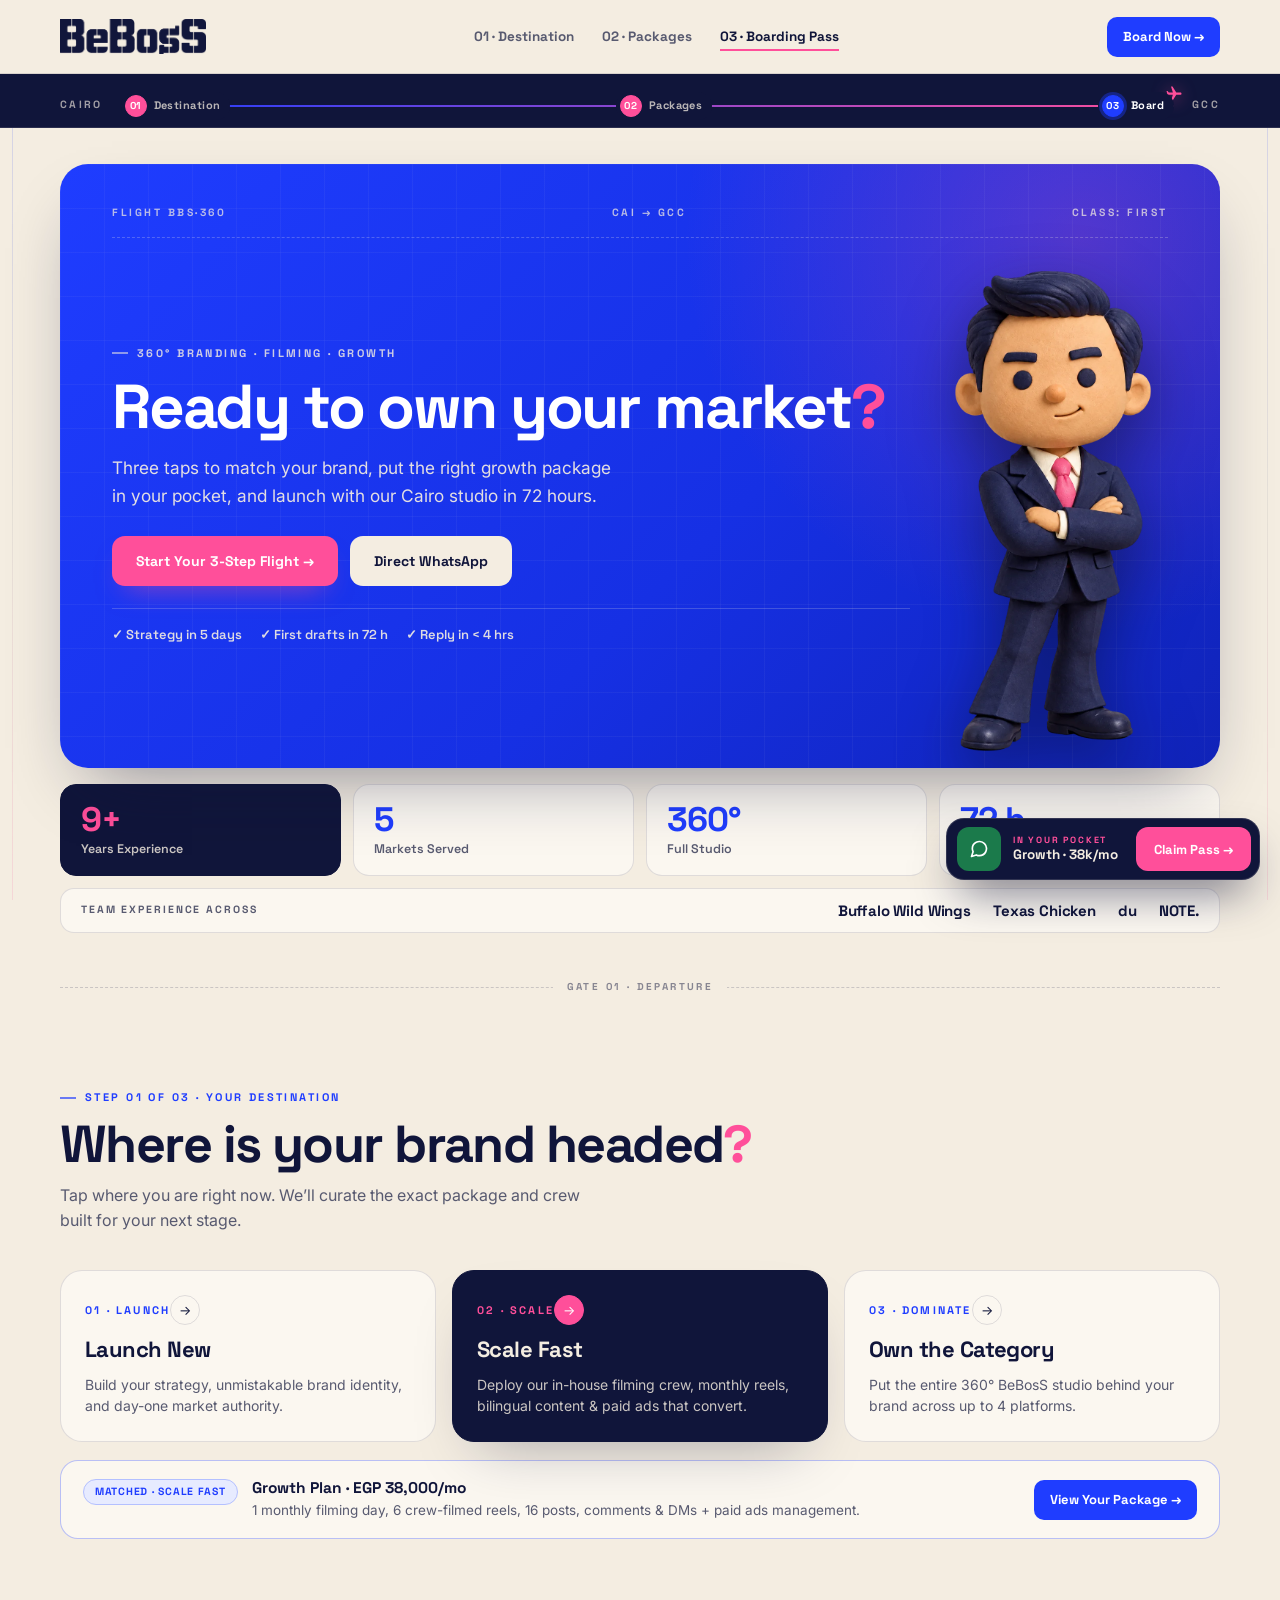
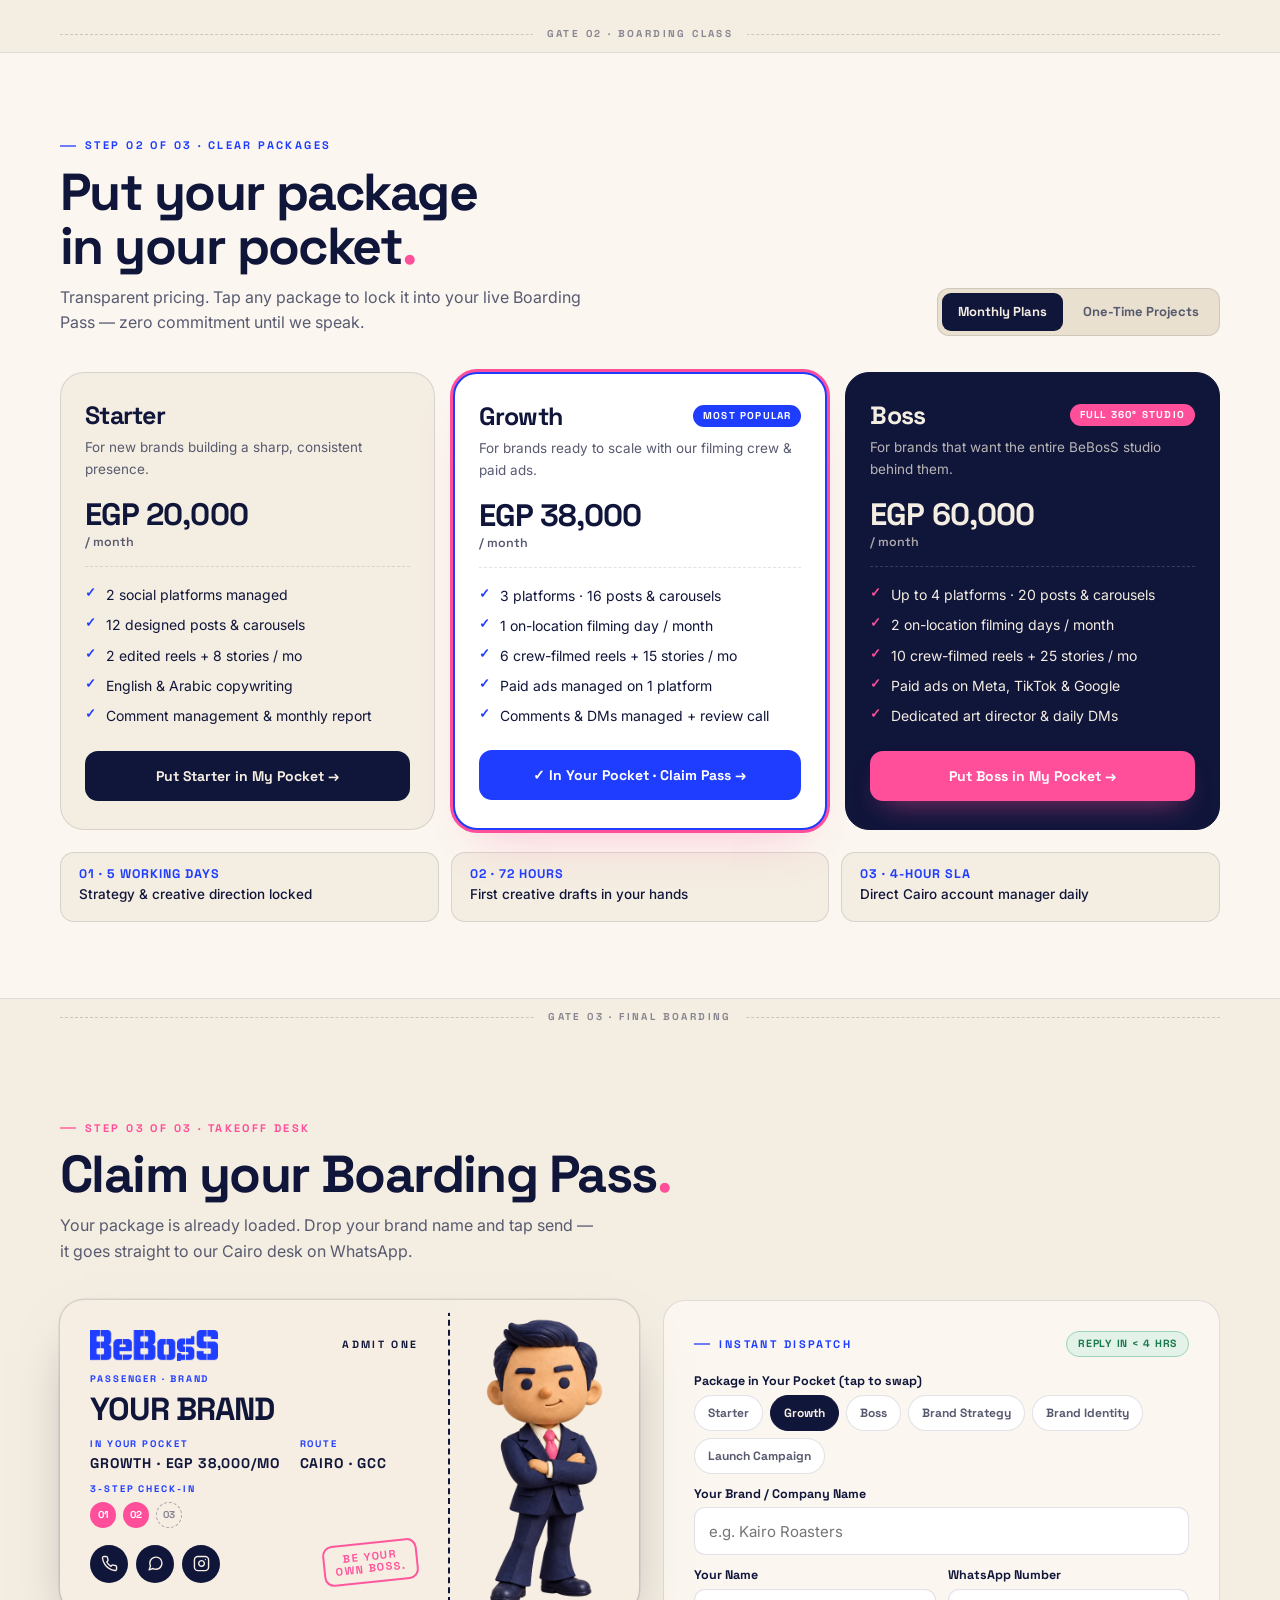
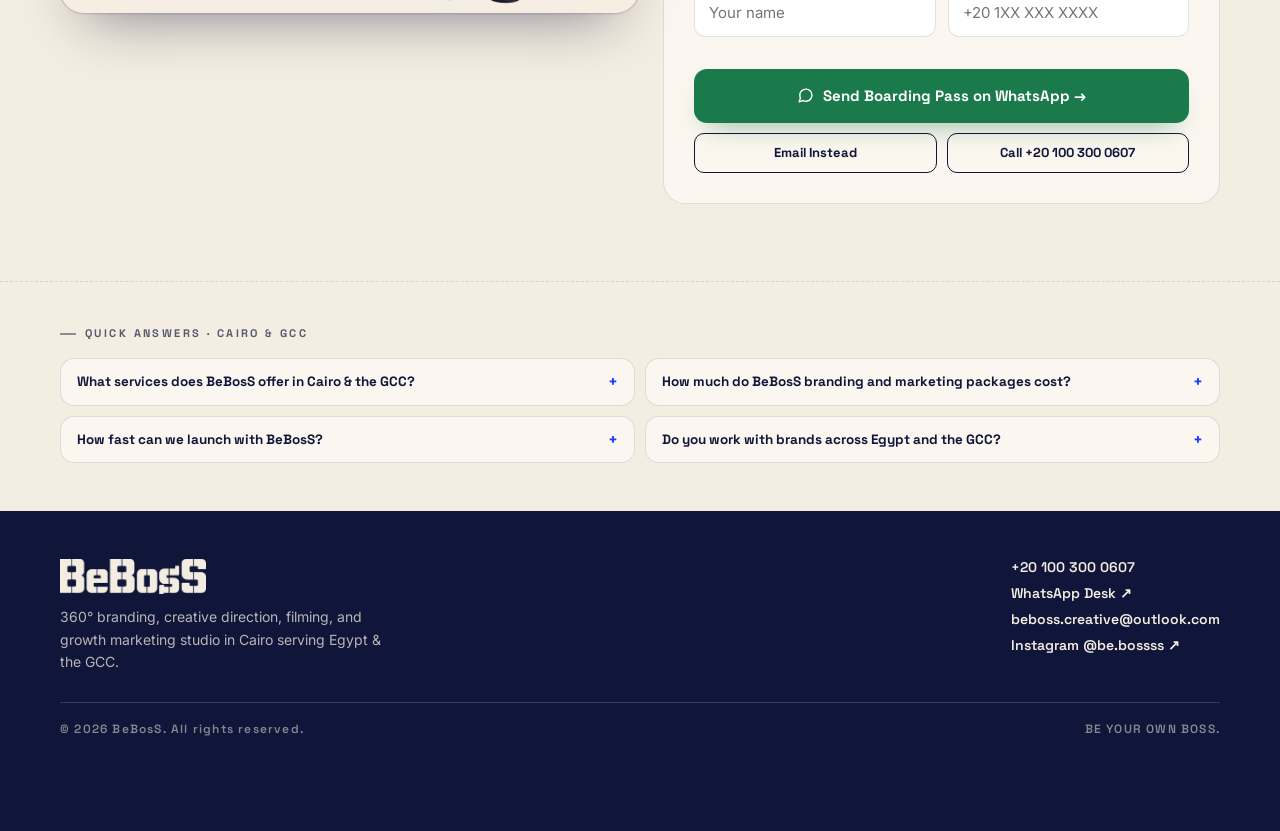
==== commit a10bf03c: "Add SEO, AI Search (GEO/AEO), JSON-LD schema, llms.txt, robots.txt, and sitemap.xml" ====
--- a/index.html
+++ b/index.html
@@ -3,11 +3,175 @@
 <head>
   <meta charset="UTF-8">
   <meta name="viewport" content="width=device-width, initial-scale=1.0">
-  <title>BeBosS — 360° Branding, Filming &amp; Growth Studio | Cairo &amp; GCC</title>
-  <meta name="description" content="Three steps to match your brand, put the right growth package in your pocket, and launch with BeBosS — Cairo's 360° branding, filming, and growth studio serving Egypt and the GCC.">
+  <title>BeBosS — 360° Branding, Filming &amp; Growth Marketing Agency in Cairo &amp; GCC</title>
+  <meta name="description" content="BeBosS is a Cairo 360° branding, creative direction, in-house video filming, social media &amp; paid growth agency serving Egypt and the GCC. Transparent EGP packages from EGP 20,000/mo — first drafts in 72 hours.">
+  <meta name="keywords" content="BeBosS, branding agency Cairo, creative direction studio Egypt, 360 marketing agency Cairo, social media marketing agency Egypt, video production and filming crew Cairo, growth marketing agency GCC, brand identity design Egypt, Meta TikTok Google ads agency Cairo, bilingual marketing agency Egypt UAE Saudi Arabia">
+  <meta name="robots" content="index, follow, max-image-preview:large, max-snippet:-1, max-video-preview:-1">
+  <meta name="geo.region" content="EG-C">
+  <meta name="geo.placename" content="Cairo, Egypt">
+  <link rel="canonical" href="https://beboss-studio.github.io/BeBosS/">
+
+  <!-- Open Graph / Social & WhatsApp Rich Preview -->
+  <meta property="og:type" content="website">
+  <meta property="og:site_name" content="BeBosS">
+  <meta property="og:url" content="https://beboss-studio.github.io/BeBosS/">
+  <meta property="og:title" content="BeBosS — 360° Branding, Filming &amp; Growth Studio | Cairo &amp; GCC">
+  <meta property="og:description" content="Three steps to match your brand, put the right growth package in your pocket, and launch with our Cairo studio in 72 hours. Serving Egypt &amp; the GCC.">
+  <meta property="og:image" content="https://beboss-studio.github.io/BeBosS/assets/brand/boss-master.webp">
+  <meta property="og:locale" content="en_US">
+
+  <!-- Twitter / X Card -->
+  <meta name="twitter:card" content="summary_large_image">
+  <meta name="twitter:title" content="BeBosS — 360° Branding, Filming &amp; Growth Studio | Cairo &amp; GCC">
+  <meta name="twitter:description" content="Strategy, brand identity, in-house filming crew, and paid growth under one Cairo roof. Transparent EGP plans. First drafts in 72 hours.">
+  <meta name="twitter:image" content="https://beboss-studio.github.io/BeBosS/assets/brand/boss-master.webp">
+
   <meta name="theme-color" content="#10153A">
   <link rel="icon" href="assets/brand/boss.webp" type="image/webp">
-  <link rel="stylesheet" href="styles.css?v=4">
+  <link rel="stylesheet" href="styles.css?v=5">
+
+  <!-- Structured Data (JSON-LD) for Google Rich Results & AI Search Engines (ChatGPT, Perplexity, Gemini, Claude) -->
+  <script type="application/ld+json">
+  {
+    "@context": "https://schema.org",
+    "@graph": [
+      {
+        "@type": ["AdvertisingAgency", "ProfessionalService"],
+        "@id": "https://beboss-studio.github.io/BeBosS/#organization",
+        "name": "BeBosS",
+        "url": "https://beboss-studio.github.io/BeBosS/",
+        "logo": "https://beboss-studio.github.io/BeBosS/assets/brand/wordmark-navy.png",
+        "image": "https://beboss-studio.github.io/BeBosS/assets/brand/boss-master.webp",
+        "slogan": "BE YOUR OWN BOSS.",
+        "description": "BeBosS is a 360-degree branding, creative direction, in-house filming crew, social media management, and performance marketing studio in Cairo serving Egypt and the GCC.",
+        "telephone": "+201003000607",
+        "email": "beboss.creative@outlook.com",
+        "priceRange": "EGP 20,000 - EGP 60,000+",
+        "address": {
+          "@type": "PostalAddress",
+          "addressLocality": "Cairo",
+          "addressCountry": "EG"
+        },
+        "areaServed": [
+          { "@type": "Country", "name": "Egypt" },
+          { "@type": "Country", "name": "Saudi Arabia" },
+          { "@type": "Country", "name": "United Arab Emirates" },
+          { "@type": "Country", "name": "Kuwait" },
+          { "@type": "Country", "name": "Qatar" }
+        ],
+        "knowsLanguage": ["en", "ar"],
+        "sameAs": [
+          "https://www.instagram.com/be.bossss/"
+        ],
+        "hasOfferCatalog": {
+          "@type": "OfferCatalog",
+          "name": "BeBosS 2026 Branding, Filming & Growth Packages",
+          "itemListElement": [
+            {
+              "@type": "Offer",
+              "name": "Starter Monthly Plan",
+              "description": "2 social platforms, 12 designed posts and carousels, 2 edited reels, 8 stories/month, bilingual English and Arabic copy, comment management and monthly report.",
+              "price": "20000",
+              "priceCurrency": "EGP",
+              "availability": "https://schema.org/InStock",
+              "url": "https://beboss-studio.github.io/BeBosS/#step-2"
+            },
+            {
+              "@type": "Offer",
+              "name": "Growth Monthly Plan",
+              "description": "3 social platforms, 16 posts and carousels, 1 on-location filming day/month, 6 crew-filmed reels, 15 stories/month, paid ads managed on 1 platform, comments and DMs managed.",
+              "price": "38000",
+              "priceCurrency": "EGP",
+              "availability": "https://schema.org/InStock",
+              "url": "https://beboss-studio.github.io/BeBosS/#step-2"
+            },
+            {
+              "@type": "Offer",
+              "name": "Boss 360 Monthly Plan",
+              "description": "Up to 4 platforms, 20 posts and carousels, 2 on-location filming days/month, 10 crew-filmed reels, 25 stories/month, Meta, TikTok and Google paid ads management, dedicated art director and daily DMs.",
+              "price": "60000",
+              "priceCurrency": "EGP",
+              "availability": "https://schema.org/InStock",
+              "url": "https://beboss-studio.github.io/BeBosS/#step-2"
+            },
+            {
+              "@type": "Offer",
+              "name": "Brand Strategy Project",
+              "description": "One-time Egypt and GCC market research, category positioning, core bilingual messaging system, and 90-day content roadmap.",
+              "price": "25000",
+              "priceCurrency": "EGP",
+              "availability": "https://schema.org/InStock",
+              "url": "https://beboss-studio.github.io/BeBosS/#step-2"
+            },
+            {
+              "@type": "Offer",
+              "name": "Brand Identity Project",
+              "description": "One-time complete wordmark and logo system, colour and typography rules, brand voice guide, social templates, and studio brand book.",
+              "price": "45000",
+              "priceCurrency": "EGP",
+              "availability": "https://schema.org/InStock",
+              "url": "https://beboss-studio.github.io/BeBosS/#step-2"
+            },
+            {
+              "@type": "Offer",
+              "name": "Launch Campaign Project",
+              "description": "End-to-end brand launch strategy, teaser and reveal production, flagship launch film by our crew, and creator rollout direction.",
+              "price": "60000",
+              "priceCurrency": "EGP",
+              "availability": "https://schema.org/InStock",
+              "url": "https://beboss-studio.github.io/BeBosS/#step-2"
+            }
+          ]
+        }
+      },
+      {
+        "@type": "WebSite",
+        "@id": "https://beboss-studio.github.io/BeBosS/#website",
+        "url": "https://beboss-studio.github.io/BeBosS/",
+        "name": "BeBosS",
+        "publisher": { "@id": "https://beboss-studio.github.io/BeBosS/#organization" }
+      },
+      {
+        "@type": "FAQPage",
+        "@id": "https://beboss-studio.github.io/BeBosS/#faq",
+        "mainEntity": [
+          {
+            "@type": "Question",
+            "name": "What services does BeBosS offer in Cairo and the GCC?",
+            "acceptedAnswer": {
+              "@type": "Answer",
+              "text": "BeBosS is a 360-degree studio offering brand strategy, brand identity systems, creative direction, in-house video filming and reels production, bilingual English and Arabic social media management, Meta, TikTok and Google paid ads, conversion web design, and launch campaigns across Egypt and the GCC."
+            }
+          },
+          {
+            "@type": "Question",
+            "name": "How much do BeBosS monthly marketing and branding packages cost in EGP?",
+            "acceptedAnswer": {
+              "@type": "Answer",
+              "text": "Monthly retainers start at EGP 20,000/month (Starter), EGP 38,000/month (Growth with 1 monthly filming day, 6 crew reels and paid ads), and EGP 60,000/month (Boss full 360 studio with 2 filming days, 10 reels and Meta, TikTok and Google ads). One-time projects include Brand Strategy (EGP 25,000), Brand Identity (EGP 45,000), and Launch Campaigns (from EGP 60,000)."
+            }
+          },
+          {
+            "@type": "Question",
+            "name": "How fast does BeBosS deliver strategy and creative drafts?",
+            "acceptedAnswer": {
+              "@type": "Answer",
+              "text": "BeBosS delivers your complete brand and content strategy within 5 working days, first creative drafts within 72 hours of every brief, and replies within 4 working hours via a dedicated Cairo account manager."
+            }
+          },
+          {
+            "@type": "Question",
+            "name": "Does BeBosS work with brands outside Cairo and across the GCC?",
+            "acceptedAnswer": {
+              "@type": "Answer",
+              "text": "Yes. BeBosS serves 5 regional markets — Egypt, Saudi Arabia, UAE, Kuwait, and Qatar — with bilingual English and Arabic creative direction, remote production coordination, and on-location filming crew travel when needed."
+            }
+          }
+        ]
+      }
+    ]
+  }
+  </script>
 </head>
 <body>
 
@@ -267,6 +431,31 @@
       </div>
     </section>
 
+    <!-- ==================== QUIET COLLAPSIBLE FAQ (GOOGLE + AI SEARCH INDEX) ==================== -->
+    <section class="sec-faq" id="faq" aria-label="Frequently asked questions">
+      <div class="wrap">
+        <span class="eyebrow">QUICK ANSWERS · CAIRO &amp; GCC</span>
+        <div class="faq-grid">
+          <details class="faq-item">
+            <summary>What services does BeBosS offer in Cairo &amp; the GCC?</summary>
+            <p>BeBosS is a 360° branding, creative direction, in-house video filming, social media management, and performance marketing studio in Cairo serving Egypt, Saudi Arabia, UAE, Kuwait, and Qatar. Everything — strategy, brand identity, filmed reels, bilingual English &amp; Arabic copy, and Meta, TikTok &amp; Google ads — runs under one roof.</p>
+          </details>
+          <details class="faq-item">
+            <summary>How much do BeBosS branding and marketing packages cost?</summary>
+            <p>Monthly retainers are transparent in EGP: Starter (EGP 20,000/mo), Growth (EGP 38,000/mo with 1 filming day, 6 crew reels &amp; paid ads), and Boss (EGP 60,000/mo full 360° studio with 2 filming days, 10 reels &amp; Meta, TikTok &amp; Google ads). One-time projects include Brand Strategy (EGP 25,000), Brand Identity (EGP 45,000), and Launch Campaigns (from EGP 60,000).</p>
+          </details>
+          <details class="faq-item">
+            <summary>How fast can we launch with BeBosS?</summary>
+            <p>Your brand &amp; growth strategy is locked within 5 working days, first creative drafts arrive in 72 hours, and your dedicated Cairo account manager replies within 4 working hours.</p>
+          </details>
+          <details class="faq-item">
+            <summary>Do you work with brands across Egypt and the GCC?</summary>
+            <p>Yes — BeBosS serves 5 regional markets (Egypt, Saudi Arabia, UAE, Kuwait, and Qatar) with bilingual English and Arabic creative direction, performance media buying, and on-location filming crews.</p>
+          </details>
+        </div>
+      </div>
+    </section>
+
   </main>
 
   <!-- ==================== CLEAN MINIMAL FOOTER ==================== -->
@@ -305,7 +494,7 @@
 
   <div class="toast" id="toast" role="status" aria-live="polite"></div>
 
-  <script src="data.js?v=4"></script>
-  <script src="app.js?v=4"></script>
+  <script src="data.js?v=5"></script>
+  <script src="app.js?v=5"></script>
 </body>
 </html>
--- a/styles.css
+++ b/styles.css
@@ -362,6 +362,21 @@
 .close-actions { display: grid; gap: 10px; margin-top: 18px; }
 .close-sub-actions { display: grid; grid-template-columns: 1fr 1fr; gap: 10px; }
 
+/* ---------- Quiet Collapsible FAQ (SEO & AI Search Index) ---------- */
+.sec-faq { padding: 36px 0 48px; border-top: 1px dashed var(--line); }
+.faq-grid { display: grid; grid-template-columns: repeat(2, minmax(0, 1fr)); gap: 10px; margin-top: 16px; }
+.faq-item { background: var(--paper); border: 1px solid var(--line); border-radius: 14px; padding: 14px 16px; transition: border-color .2s; }
+.faq-item[open] { border-color: rgba(31, 61, 255, .32); }
+.faq-item summary {
+  list-style: none; cursor: pointer; display: flex; justify-content: space-between; align-items: center; gap: 12px;
+  font: 700 13.5px/1.3 var(--display); color: var(--navy);
+}
+.faq-item summary::-webkit-details-marker { display: none; }
+.faq-item summary::after { content: "+"; font: 700 16px/1 var(--display); color: var(--cobalt); flex: none; }
+.faq-item[open] summary::after { content: "−"; color: var(--pink); }
+.faq-item p { margin: 10px 0 0; font-size: 13.5px; line-height: 1.55; color: var(--muted); }
+@media (max-width: 780px) { .faq-grid { grid-template-columns: 1fr; } }
+
 /* ---------- Clean Minimal Footer ---------- */
 .foot { background: var(--navy); color: rgba(244, 237, 225, .74); padding: 48px 0 96px; font-size: 14px; }
 .foot-top { display: flex; justify-content: space-between; align-items: flex-start; gap: 28px; flex-wrap: wrap; padding-bottom: 28px; border-bottom: 1px solid var(--line-w); }
